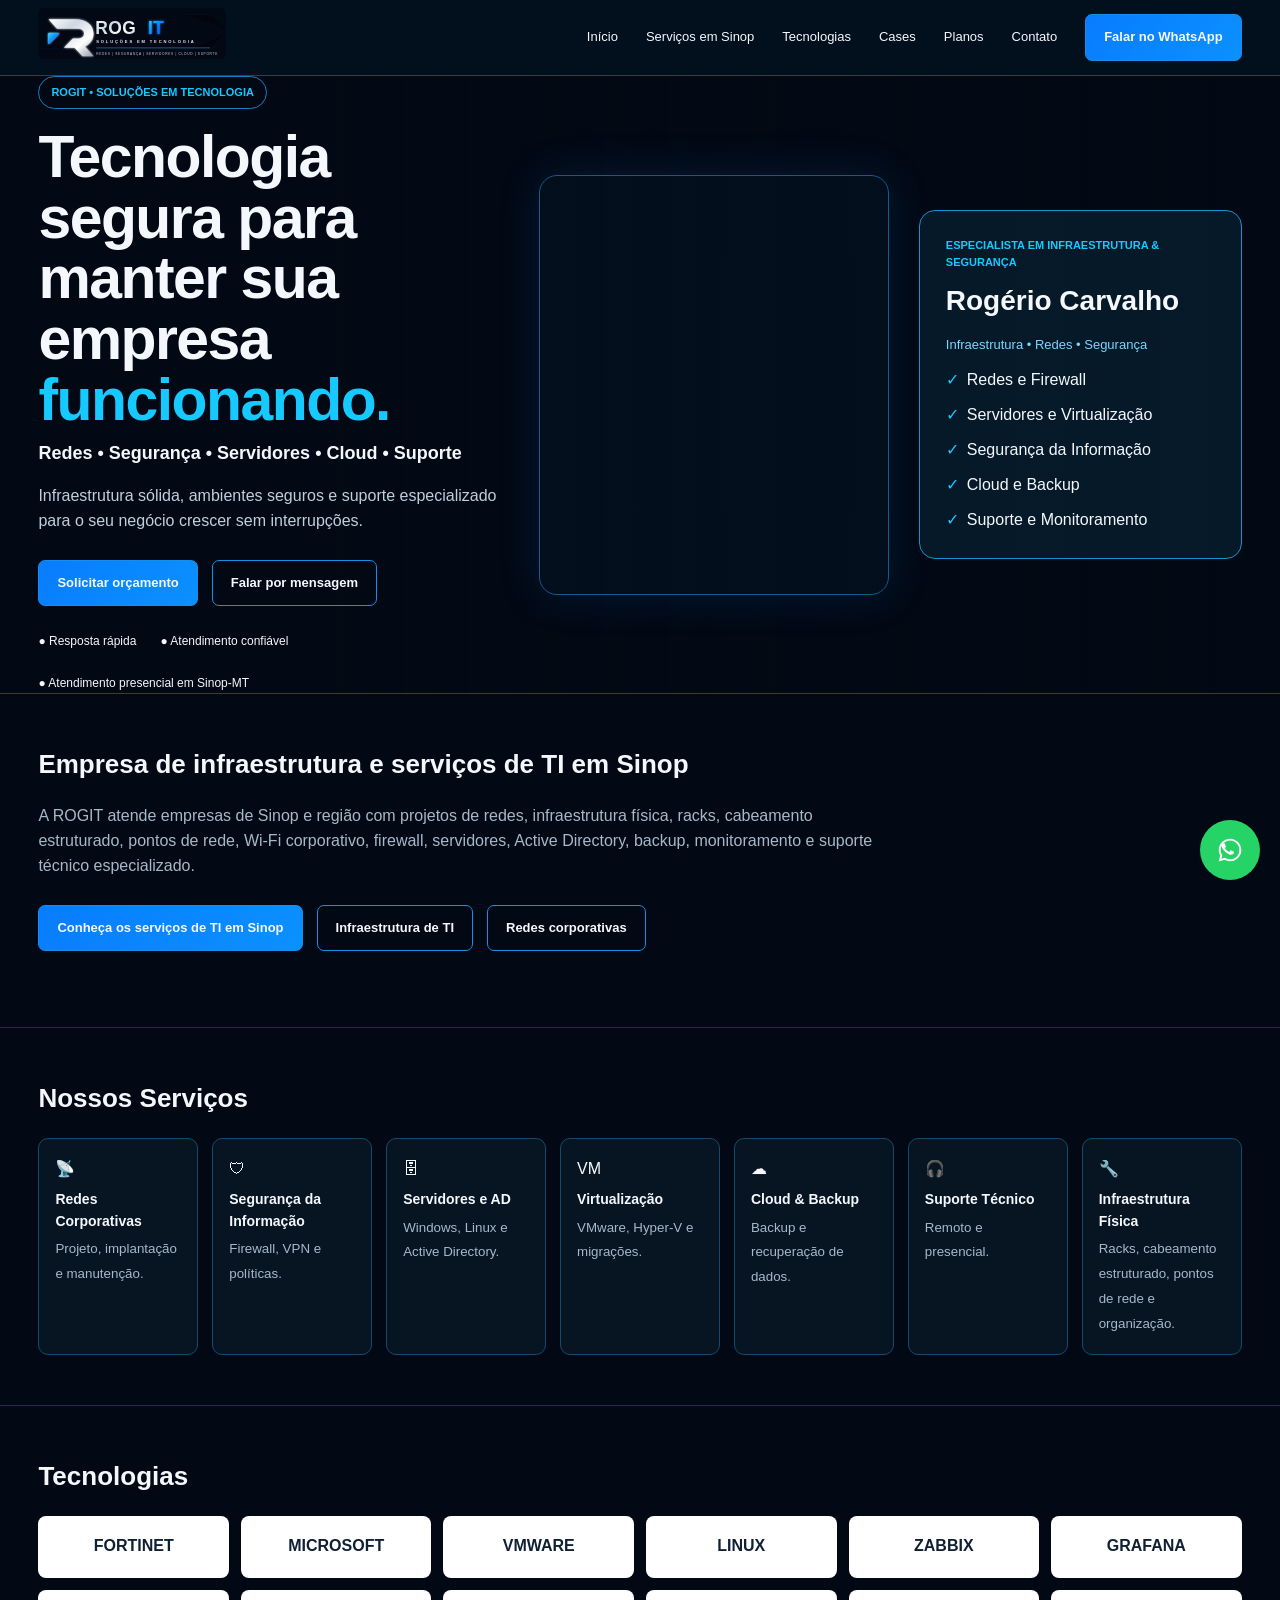
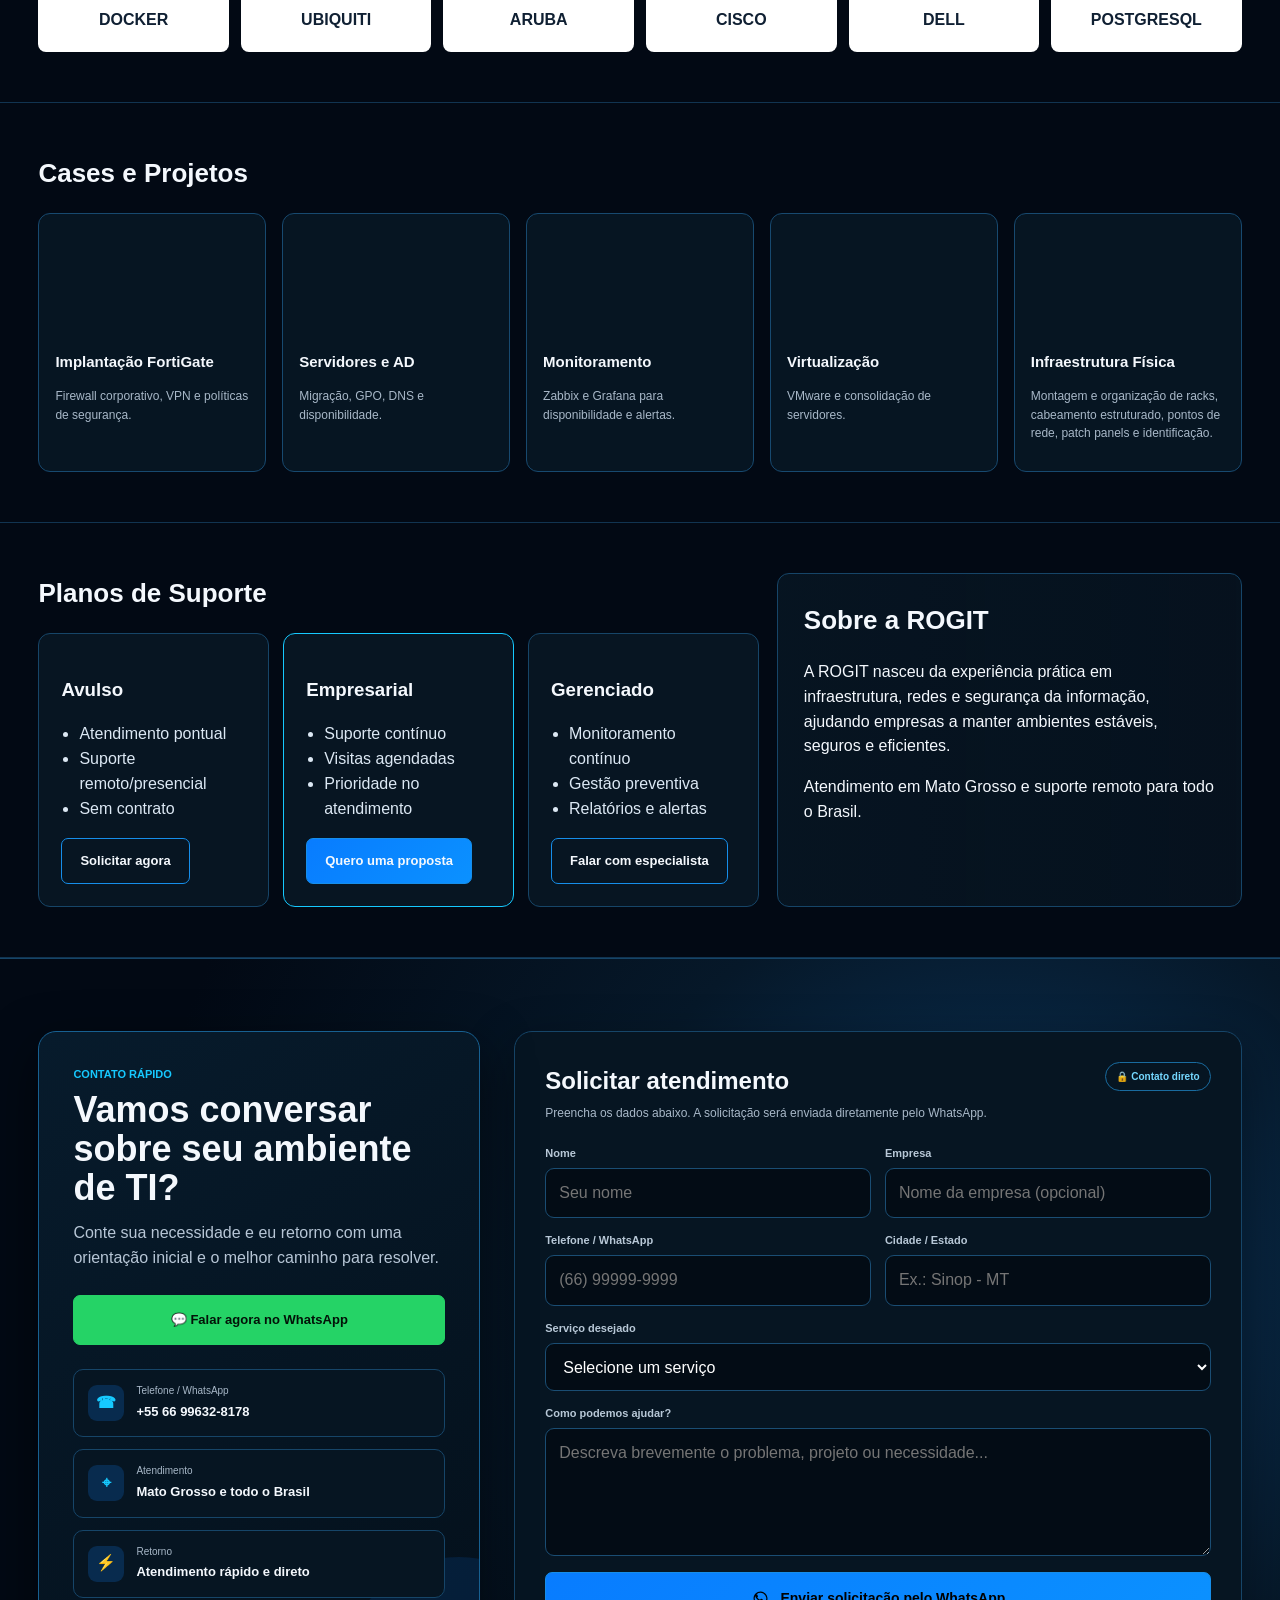
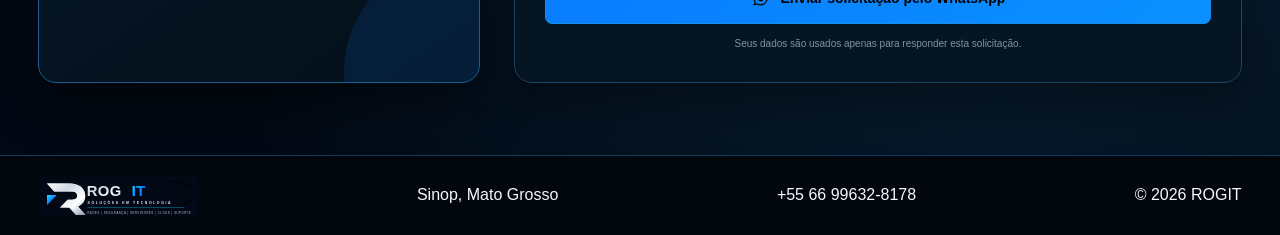
==== index.html @ 76449666 "Troca aviao por icone do WhatsApp no formulario" ====
<!DOCTYPE html><html lang="pt-BR"><head><meta charset="UTF-8"><meta name="viewport" content="width=device-width,initial-scale=1,viewport-fit=cover"><title>Empresa de Infraestrutura de TI em Sinop MT | ROGIT</title><meta name="description" content="Empresa de infraestrutura de TI em Sinop-MT: redes, cabeamento estruturado, montagem de racks, pontos de rede, Wi-Fi corporativo, firewall, servidores, backup, monitoramento e suporte empresarial."><meta name="robots" content="index,follow"><link rel="canonical" href="https://rogit.com.br/"><meta property="og:title" content="Infraestrutura e Serviços de TI em Sinop | ROGIT"><meta property="og:description" content="Redes, infraestrutura física, segurança, servidores, backup, monitoramento e suporte de TI para empresas em Sinop e região."><meta property="og:url" content="https://rogit.com.br/"><meta property="og:type" content="website"><script type="application/ld+json">{"@context":"https://schema.org","@type":"ProfessionalService","name":"ROGIT - Soluções em Tecnologia","url":"https://rogit.com.br/","telephone":"+55 66 99632-8178","description":"Empresa de infraestrutura física de TI, redes, segurança, servidores, backup, monitoramento e suporte de TI em Sinop-MT.","areaServed":[{"@type":"City","name":"Sinop","containedInPlace":{"@type":"State","name":"Mato Grosso"}},{"@type":"City","name":"Sorriso"},{"@type":"City","name":"Lucas do Rio Verde"},{"@type":"City","name":"Cláudia"}],"serviceType":["Infraestrutura física de TI","Montagem e organização de racks","Cabeamento estruturado","Pontos de rede RJ45","Redes de computadores","Wi-Fi corporativo","Firewall FortiGate","Servidores Windows e Linux","Active Directory","Backup empresarial","Monitoramento Zabbix e Grafana","Suporte técnico empresarial"]}</script><link rel="icon" href="./favicon.svg"><style>:root{--bg:#020914;--p:#061522;--l:#164568;--b:#087cff;--c:#16c9ff;--t:#f4f8fd;--m:#a8b8c8;--g:#25d366}*{box-sizing:border-box}body{margin:0;background:var(--bg);color:var(--t);font-family:Inter,Segoe UI,Arial,sans-serif;line-height:1.55}a{text-decoration:none;color:inherit}.w{width:min(1380px,94%);margin:auto}header{height:76px;position:sticky;top:0;z-index:50;background:#03101df7;border-bottom:1px solid #14456e}.nav{height:100%;display:flex;align-items:center;gap:28px;position:relative}.nav img{width:188px}.nav nav{margin-left:auto;display:flex;gap:28px;font-size:13px}.btn{display:inline-flex;align-items:center;justify-content:center;padding:12px 18px;border-radius:7px;border:1px solid #168eea;font-weight:800;font-size:13px}.pri{background:linear-gradient(135deg,#087cff,#0b91ff)}.green{background:var(--g);border-color:var(--g);color:#031208}.menu{display:none;margin-left:auto;width:44px;height:44px;border:1px solid #1c5787;border-radius:7px;background:#061524;color:white;font-size:22px;cursor:pointer}.hero{position:relative;min-height:560px;overflow:hidden;border-bottom:1px solid var(--l)}.hero:before{content:"";position:absolute;inset:0;background:linear-gradient(90deg,#020914 0,#020914f2 26%,#02091455 55%,#020914c7 100%),url('https://images.pexels.com/photos/17323801/pexels-photo-17323801/free-photo-of-network-rack.jpeg?auto=compress&dpr=1&h=1100&w=1900') center/cover no-repeat}.hero .w{position:relative;z-index:2;display:grid;grid-template-columns:1.05fr .78fr .72fr;gap:30px;align-items:center;min-height:560px}.pill{display:inline-block;padding:7px 12px;border:1px solid #1581c1;border-radius:99px;color:var(--c);font-size:11px;font-weight:900}.hero h1{font-size:clamp(42px,4.6vw,64px);line-height:1.03;letter-spacing:-1.5px;margin:18px 0 10px}.hero h1 span{color:var(--c)}.sub{font-size:18px;font-weight:800}.hero p{max-width:620px;color:#c0cfdd;font-size:16px}.acts{display:flex;gap:14px;margin:26px 0}.trust{display:flex;gap:24px;flex-wrap:wrap;font-size:12px}.visual{height:420px;border:1px solid #145b90;border-radius:18px;background:linear-gradient(#05233a33,#05233a33),url('https://images.pexels.com/photos/17489163/pexels-photo-17489163/free-photo-of-computer-server-in-data-center-room.jpeg?auto=compress&dpr=1&h=900&w=900') center/cover no-repeat;box-shadow:0 0 46px #087cff22}.profile{border:1px solid #1591cf;border-radius:16px;background:#071b2bf2;padding:26px}.profile h3{font-size:28px;margin:8px 0 2px}.ey{color:var(--c);font-size:11px;font-weight:900}.profile p{color:#75d8ff;font-size:13px}.list{display:grid;gap:10px}.list div:before{content:"✓";color:var(--c);margin-right:8px}.sec{padding:50px 0;border-bottom:1px solid #113451}.sec h2{font-size:26px;margin:0 0 20px}.services{display:grid;grid-template-columns:repeat(7,1fr);gap:14px}.svc{padding:18px 16px;border:1px solid #17496f;border-radius:10px;background:#071522;min-height:108px}.svc b{display:block;font-size:14px;margin:7px 0 4px}.svc small{color:var(--m)}a.svc:hover{border-color:#168eea;background:#082039}.tech{display:grid;grid-template-columns:repeat(6,1fr);gap:12px}.tech div{height:62px;background:#fff;color:#102033;border-radius:8px;display:grid;place-items:center;font-weight:900}.cases{display:grid;grid-template-columns:repeat(5,1fr);gap:16px}.case{border:1px solid #17496f;border-radius:12px;overflow:hidden;background:#061522}.art{height:120px;background-size:cover;background-position:center}.case:nth-child(1) .art{background-image:url('https://images.pexels.com/photos/17489156/pexels-photo-17489156/free-photo-of-computer-server-in-data-center-room.jpeg?auto=compress&dpr=1&h=750&w=1260')}.case:nth-child(2) .art{background-image:url('https://images.pexels.com/photos/17323801/pexels-photo-17323801/free-photo-of-network-rack.jpeg?auto=compress&dpr=1&h=750&w=1260')}.case:nth-child(3) .art{background-image:url('https://images.pexels.com/photos/17489163/pexels-photo-17489163/free-photo-of-computer-server-in-data-center-room.jpeg?auto=compress&dpr=1&h=750&w=1260')}.case:nth-child(4) .art{background-image:url('https://images.pexels.com/photos/17489156/pexels-photo-17489156/free-photo-of-computer-server-in-data-center-room.jpeg?auto=compress&dpr=1&h=750&w=1260');background-position:70% center}.case:nth-child(5) .art{background-image:url('https://images.pexels.com/photos/17323801/pexels-photo-17323801/free-photo-of-network-rack.jpeg?auto=compress&dpr=1&h=750&w=1260')}.cb{padding:16px}.cb b{font-size:15px}.cb p{font-size:12px;color:var(--m)}.lower{display:grid;grid-template-columns:1.55fr 1fr;gap:18px}.plans{display:grid;grid-template-columns:repeat(3,1fr);gap:14px}.plan{padding:22px;border:1px solid var(--l);border-radius:12px;background:#071522}.plan:nth-child(2){border-color:var(--c)}.plan ul{padding-left:18px;color:#dce8f4}.about{padding:26px;border:1px solid var(--l);border-radius:12px;background:linear-gradient(90deg,#071522e8,#071522b8),url('https://images.pexels.com/photos/17323801/pexels-photo-17323801/free-photo-of-network-rack.jpeg?auto=compress&dpr=1&h=750&w=1260') right/cover no-repeat}.contact{padding:72px 0;background:radial-gradient(circle at 78% 42%,#0b3760 0,#061829 38%,#020914 78%);border-top:1px solid #164568}.contact-shell{display:grid;grid-template-columns:.82fr 1.35fr;gap:34px;align-items:stretch}.contact-card{position:relative;overflow:hidden;padding:34px;border:1px solid #176091;border-radius:18px;background:linear-gradient(145deg,#071b2c,#04101b);box-shadow:0 18px 50px #0008}.contact-card:after{content:"";position:absolute;width:230px;height:230px;border-radius:50%;right:-95px;bottom:-105px;background:#087cff20}.contact-card h2{font-size:36px;line-height:1.08;margin:8px 0 14px}.contact-card p{color:#b7c6d6;margin:0 0 24px}.contact-actions{display:grid;gap:12px;position:relative;z-index:2}.contact-actions .btn{width:100%;min-height:50px}.contact-meta{display:grid;gap:12px;margin-top:24px;position:relative;z-index:2}.meta-item{display:flex;gap:12px;align-items:center;padding:13px 14px;border:1px solid #164568;border-radius:10px;background:#061522}.meta-icon{width:36px;height:36px;border-radius:9px;display:grid;place-items:center;background:#082b4e;color:var(--c);font-weight:900}.meta-item small{display:block;color:var(--m);font-size:10px}.meta-item b{font-size:13px}.form-card{padding:30px;border:1px solid #164568;border-radius:18px;background:#061522;box-shadow:0 18px 50px #0006}.form-head{display:flex;justify-content:space-between;gap:20px;align-items:flex-start;margin-bottom:22px}.form-head h3{font-size:24px;margin:0}.form-head p{color:var(--m);font-size:12px;margin:5px 0 0}.form-badge{padding:6px 10px;border:1px solid #196b9f;border-radius:999px;color:#75d8ff;font-size:10px;font-weight:800;white-space:nowrap}.contact form{display:grid;grid-template-columns:repeat(2,1fr);gap:14px}.field{display:grid;gap:6px}.field.full{grid-column:1/-1}.field label{font-size:11px;color:#b8c8d7;font-weight:700}.contact input,.contact select,.contact textarea{width:100%;min-height:48px;border:1px solid #1a4d73;background:#030c15;color:#fff;border-radius:9px;padding:12px 13px;font:inherit;outline:none}.contact textarea{min-height:128px;resize:vertical}.contact input:focus,.contact select:focus,.contact textarea:focus{border-color:var(--c);box-shadow:0 0 0 3px #16c9ff12}.contact .send{grid-column:1/-1;min-height:52px;font-size:14px;margin-top:2px;gap:9px}.contact .send svg{width:21px;height:21px;fill:currentColor;flex:0 0 auto}.privacy{grid-column:1/-1;color:#7f92a6;font-size:10px;text-align:center;margin-top:-2px}footer{padding:18px 0;background:#02070d;border-top:1px solid #143d5d}.foot{display:flex;align-items:center;justify-content:space-between;gap:18px}.foot img{width:160px}.wa{position:fixed;right:20px;bottom:20px;width:60px;height:60px;border-radius:50%;display:grid;place-items:center;background:var(--g);z-index:100}.wa svg{width:34px;fill:#fff}@media(max-width:1200px){.services{grid-template-columns:repeat(4,1fr)}.cases{grid-template-columns:repeat(3,1fr)}}@media(max-width:1100px){.nav nav,.nav>.btn{display:none}.menu{display:block}.nav nav.open{display:flex;position:absolute;left:0;right:0;top:76px;margin:0;padding:16px;flex-direction:column;gap:0;background:#03101d;border:1px solid #14456e;border-top:0;box-shadow:0 16px 35px #0008}.nav nav.open a{padding:13px 10px;border-bottom:1px solid #12354f}.nav nav.open a:last-child{border-bottom:0}.hero .w{grid-template-columns:1fr 1fr}.visual{display:none}.services{grid-template-columns:repeat(3,1fr)}.tech{grid-template-columns:repeat(4,1fr)}.cases{grid-template-columns:repeat(2,1fr)}.lower,.contact-shell{grid-template-columns:1fr}.contact form{grid-template-columns:1fr 1fr}}@media(max-width:700px){.nav img{width:150px}.hero .w{grid-template-columns:1fr;min-height:auto}.hero{min-height:auto}.hero h1{font-size:40px}.acts{flex-direction:column}.acts .btn{width:100%}.profile{margin-bottom:32px}.services,.cases,.plans{grid-template-columns:1fr}.tech{grid-template-columns:repeat(2,1fr)}.contact{padding:52px 0}.contact-shell{display:flex!important;flex-direction:column!important;gap:18px!important;width:100%!important}.contact-card,.form-card{display:block!important;visibility:visible!important;opacity:1!important;width:100%!important;max-width:none!important}.form-card{order:2!important;margin-top:0!important;padding:22px!important}.contact-card{order:1!important;padding:22px!important}.contact-card h2{font-size:30px}.form-head{display:block!important;margin-bottom:18px!important}.form-head h3{display:block!important;font-size:24px!important}.form-head p{display:block!important}.form-badge{display:inline-block!important;margin-top:10px}.contact form{display:grid!important;grid-template-columns:1fr!important;gap:13px!important;width:100%!important}.field,.field.full,.contact .send,.privacy{display:grid!important;grid-column:1!important;width:100%!important}.contact input,.contact select,.contact textarea{display:block!important;width:100%!important;max-width:100%!important}.contact .send{display:flex!important}.foot{flex-direction:column;align-items:flex-start}}</style></head><body><header><div class="w nav"><a href="#inicio"><img src="./rogit-logo.svg?v=6" alt="ROGIT"></a><nav id="mainNav"><a href="#inicio">Início</a><a href="/servicos-ti-sinop.html">Serviços em Sinop</a><a href="#tecnologias">Tecnologias</a><a href="#cases">Cases</a><a href="#planos">Planos</a><a href="#contato">Contato</a></nav><a class="btn pri" href="https://wa.me/5566996328178" target="_blank">Falar no WhatsApp</a><button class="menu" id="menuBtn" type="button" aria-label="Abrir menu" aria-expanded="false">☰</button></div></header><main><section class="hero" id="inicio"><div class="w"><div><span class="pill">ROGIT • SOLUÇÕES EM TECNOLOGIA</span><h1>Tecnologia segura para manter sua empresa <span>funcionando.</span></h1><div class="sub">Redes • Segurança • Servidores • Cloud • Suporte</div><p>Infraestrutura sólida, ambientes seguros e suporte especializado para o seu negócio crescer sem interrupções.</p><div class="acts"><a class="btn pri" href="https://wa.me/5566996328178?text=Olá%20ROGIT!%20Quero%20solicitar%20um%20orçamento." target="_blank">Solicitar orçamento</a><a class="btn" href="#contato">Falar por mensagem</a></div><div class="trust"><span>● Resposta rápida</span><span>● Atendimento confiável</span><span>● Atendimento presencial em Sinop-MT</span></div></div><div class="visual"></div><aside class="profile"><div class="ey">ESPECIALISTA EM INFRAESTRUTURA & SEGURANÇA</div><h3>Rogério Carvalho</h3><p>Infraestrutura • Redes • Segurança</p><div class="list"><div>Redes e Firewall</div><div>Servidores e Virtualização</div><div>Segurança da Informação</div><div>Cloud e Backup</div><div>Suporte e Monitoramento</div></div></aside></div></section><section class="sec"><div class="w"><h2>Empresa de infraestrutura e serviços de TI em Sinop</h2><p style="color:#a8b8c8;max-width:850px">A ROGIT atende empresas de Sinop e região com projetos de redes, infraestrutura física, racks, cabeamento estruturado, pontos de rede, Wi-Fi corporativo, firewall, servidores, Active Directory, backup, monitoramento e suporte técnico especializado.</p><div class="acts"><a class="btn pri" href="/servicos-ti-sinop.html">Conheça os serviços de TI em Sinop</a><a class="btn" href="/infraestrutura-ti-sinop.html">Infraestrutura de TI</a><a class="btn" href="/redes-computadores-sinop.html">Redes corporativas</a></div></div></section><section class="sec" id="servicos"><div class="w"><h2>Nossos Serviços</h2><div class="services"><div class="svc">📡<b>Redes Corporativas</b><small>Projeto, implantação e manutenção.</small></div><div class="svc">🛡<b>Segurança da Informação</b><small>Firewall, VPN e políticas.</small></div><div class="svc">🗄<b>Servidores e AD</b><small>Windows, Linux e Active Directory.</small></div><div class="svc">VM<b>Virtualização</b><small>VMware, Hyper-V e migrações.</small></div><div class="svc">☁<b>Cloud & Backup</b><small>Backup e recuperação de dados.</small></div><div class="svc">🎧<b>Suporte Técnico</b><small>Remoto e presencial.</small></div><a class="svc" href="/infraestrutura-ti-sinop.html"><span>🔧</span><b>Infraestrutura Física</b><small>Racks, cabeamento estruturado, pontos de rede e organização.</small></a></div></div></section><section class="sec" id="tecnologias"><div class="w"><h2>Tecnologias</h2><div class="tech"><div>FORTINET</div><div>MICROSOFT</div><div>VMWARE</div><div>LINUX</div><div>ZABBIX</div><div>GRAFANA</div><div>DOCKER</div><div>UBIQUITI</div><div>ARUBA</div><div>CISCO</div><div>DELL</div><div>POSTGRESQL</div></div></div></section><section class="sec" id="cases"><div class="w"><h2>Cases e Projetos</h2><div class="cases"><div class="case"><div class="art"></div><div class="cb"><b>Implantação FortiGate</b><p>Firewall corporativo, VPN e políticas de segurança.</p></div></div><div class="case"><div class="art"></div><div class="cb"><b>Servidores e AD</b><p>Migração, GPO, DNS e disponibilidade.</p></div></div><div class="case"><div class="art"></div><div class="cb"><b>Monitoramento</b><p>Zabbix e Grafana para disponibilidade e alertas.</p></div></div><div class="case"><div class="art"></div><div class="cb"><b>Virtualização</b><p>VMware e consolidação de servidores.</p></div></div><a class="case" href="/infraestrutura-ti-sinop.html"><div class="art"></div><div class="cb"><b>Infraestrutura Física</b><p>Montagem e organização de racks, cabeamento estruturado, pontos de rede, patch panels e identificação.</p></div></a></div></div></section><section class="sec" id="planos"><div class="w lower"><div><h2>Planos de Suporte</h2><div class="plans"><div class="plan"><h3>Avulso</h3><ul><li>Atendimento pontual</li><li>Suporte remoto/presencial</li><li>Sem contrato</li></ul><a class="btn" href="https://wa.me/5566996328178" target="_blank">Solicitar agora</a></div><div class="plan"><h3>Empresarial</h3><ul><li>Suporte contínuo</li><li>Visitas agendadas</li><li>Prioridade no atendimento</li></ul><a class="btn pri" href="https://wa.me/5566996328178" target="_blank">Quero uma proposta</a></div><div class="plan"><h3>Gerenciado</h3><ul><li>Monitoramento contínuo</li><li>Gestão preventiva</li><li>Relatórios e alertas</li></ul><a class="btn" href="https://wa.me/5566996328178" target="_blank">Falar com especialista</a></div></div></div><aside class="about"><h2>Sobre a ROGIT</h2><p>A ROGIT nasceu da experiência prática em infraestrutura, redes e segurança da informação, ajudando empresas a manter ambientes estáveis, seguros e eficientes.</p><p>Atendimento em Mato Grosso e suporte remoto para todo o Brasil.</p></aside></div></section><section class="contact" id="contato"><div class="w contact-shell"><aside class="contact-card"><div class="ey">CONTATO RÁPIDO</div><h2>Vamos conversar sobre seu ambiente de TI?</h2><p>Conte sua necessidade e eu retorno com uma orientação inicial e o melhor caminho para resolver.</p><div class="contact-actions"><a class="btn green" href="https://wa.me/5566996328178" target="_blank">💬 Falar agora no WhatsApp</a></div><div class="contact-meta"><div class="meta-item"><div class="meta-icon">☎</div><div><small>Telefone / WhatsApp</small><b>+55 66 99632-8178</b></div></div><div class="meta-item"><div class="meta-icon">⌖</div><div><small>Atendimento</small><b>Mato Grosso e todo o Brasil</b></div></div><div class="meta-item"><div class="meta-icon">⚡</div><div><small>Retorno</small><b>Atendimento rápido e direto</b></div></div></div></aside><div class="form-card"><div class="form-head"><div><h3>Solicitar atendimento</h3><p>Preencha os dados abaixo. A solicitação será enviada diretamente pelo WhatsApp.</p></div><span class="form-badge">🔒 Contato direto</span></div><form onsubmit="sendContact(event)"><div class="field"><label>Nome</label><input id="cnome" placeholder="Seu nome" required></div><div class="field"><label>Empresa</label><input id="cempresa" placeholder="Nome da empresa (opcional)"></div><div class="field"><label>Telefone / WhatsApp</label><input id="ctel" placeholder="(66) 99999-9999" required></div><div class="field"><label>Cidade / Estado</label><input id="ccidade" placeholder="Ex.: Sinop - MT"></div><div class="field full"><label>Serviço desejado</label><select id="cservico"><option>Selecione um serviço</option><option>Infraestrutura Física / Rack / Cabeamento</option><option>Redes / Infraestrutura</option><option>Firewall / Segurança</option><option>Servidores / Active Directory</option><option>Virtualização</option><option>Monitoramento</option><option>Cloud / Backup</option><option>Suporte Técnico</option></select></div><div class="field full"><label>Como podemos ajudar?</label><textarea id="msg" placeholder="Descreva brevemente o problema, projeto ou necessidade..."></textarea></div><button class="btn pri send" type="submit"><svg viewBox="0 0 32 32" aria-hidden="true"><path d="M19.11 17.29c-.28-.14-1.65-.81-1.9-.9-.26-.1-.45-.14-.64.14-.19.28-.73.9-.9 1.08-.16.19-.33.21-.61.07-.28-.14-1.18-.43-2.24-1.39-.83-.74-1.39-1.65-1.55-1.93-.16-.28-.02-.43.12-.57.13-.13.28-.33.42-.49.14-.16.19-.28.28-.47.09-.19.05-.35-.02-.49-.07-.14-.64-1.53-.87-2.1-.23-.55-.46-.48-.64-.49h-.54c-.19 0-.49.07-.75.35-.26.28-.99.97-.99 2.36s1.01 2.73 1.15 2.92c.14.19 1.99 3.04 4.82 4.26.67.29 1.2.46 1.61.59.68.21 1.29.18 1.78.11.54-.08 1.65-.68 1.88-1.33.23-.66.23-1.22.16-1.33-.07-.12-.26-.19-.54-.33zM16.03 5.33c-5.86 0-10.62 4.76-10.62 10.62 0 1.87.49 3.7 1.42 5.31l-1.51 5.51 5.64-1.48a10.6 10.6 0 0 0 5.07 1.29h.01c5.86 0 10.62-4.76 10.62-10.62S21.89 5.33 16.03 5.33zm0 19.46a8.8 8.8 0 0 1-4.49-1.23l-.32-.19-3.35.88.89-3.26-.21-.34a8.82 8.82 0 1 1 7.48 4.14z"/></svg><span>Enviar solicitação pelo WhatsApp</span></button><div class="privacy">Seus dados são usados apenas para responder esta solicitação.</div></form></div></div></section></main><footer><div class="w foot"><img src="./rogit-logo.svg?v=6" alt="ROGIT"><span>Sinop, Mato Grosso</span><span>+55 66 99632-8178</span><span>© 2026 ROGIT</span></div></footer><a class="wa" href="https://wa.me/5566996328178" target="_blank"><svg viewBox="0 0 32 32"><path d="M19.11 17.29c-.28-.14-1.65-.81-1.9-.9-.26-.1-.45-.14-.64.14-.19.28-.73.9-.9 1.08-.16.19-.33.21-.61.07-.28-.14-1.18-.43-2.24-1.39-.83-.74-1.39-1.65-1.55-1.93-.16-.28-.02-.43.12-.57.13-.13.28-.33.42-.49.14-.16.19-.28.28-.47.09-.19.05-.35-.02-.49-.07-.14-.64-1.53-.87-2.1-.23-.55-.46-.48-.64-.49h-.54c-.19 0-.49.07-.75.35-.26.28-.99.97-.99 2.36s1.01 2.73 1.15 2.92c.14.19 1.99 3.04 4.82 4.26.67.29 1.2.46 1.61.59.68.21 1.29.18 1.78.11.54-.08 1.65-.68 1.88-1.33.23-.66.23-1.22.16-1.33-.07-.12-.26-.19-.54-.33zM16.03 5.33c-5.86 0-10.62 4.76-10.62 10.62 0 1.87.49 3.7 1.42 5.31l-1.51 5.51 5.64-1.48a10.6 10.6 0 0 0 5.07 1.29h.01c5.86 0 10.62-4.76 10.62-10.62S21.89 5.33 16.03 5.33zm0 19.46a8.8 8.8 0 0 1-4.49-1.23l-.32-.19-3.35.88.89-3.26-.21-.34a8.82 8.82 0 1 1 7.48 4.14z"/></svg></a><script>function sendContact(e){e.preventDefault();const t='Olá ROGIT! Meu nome é '+document.getElementById('cnome').value+'. Serviço: '+document.getElementById('cservico').value+'. '+document.getElementById('msg').value;window.open('https://wa.me/5566996328178?text='+encodeURIComponent(t),'_blank')}const menuBtn=document.getElementById('menuBtn');const mainNav=document.getElementById('mainNav');menuBtn.addEventListener('click',function(){const open=mainNav.classList.toggle('open');menuBtn.setAttribute('aria-expanded',open?'true':'false');menuBtn.textContent=open?'✕':'☰'});mainNav.querySelectorAll('a').forEach(a=>a.addEventListener('click',()=>{mainNav.classList.remove('open');menuBtn.setAttribute('aria-expanded','false');menuBtn.textContent='☰'}));</script></body></html>
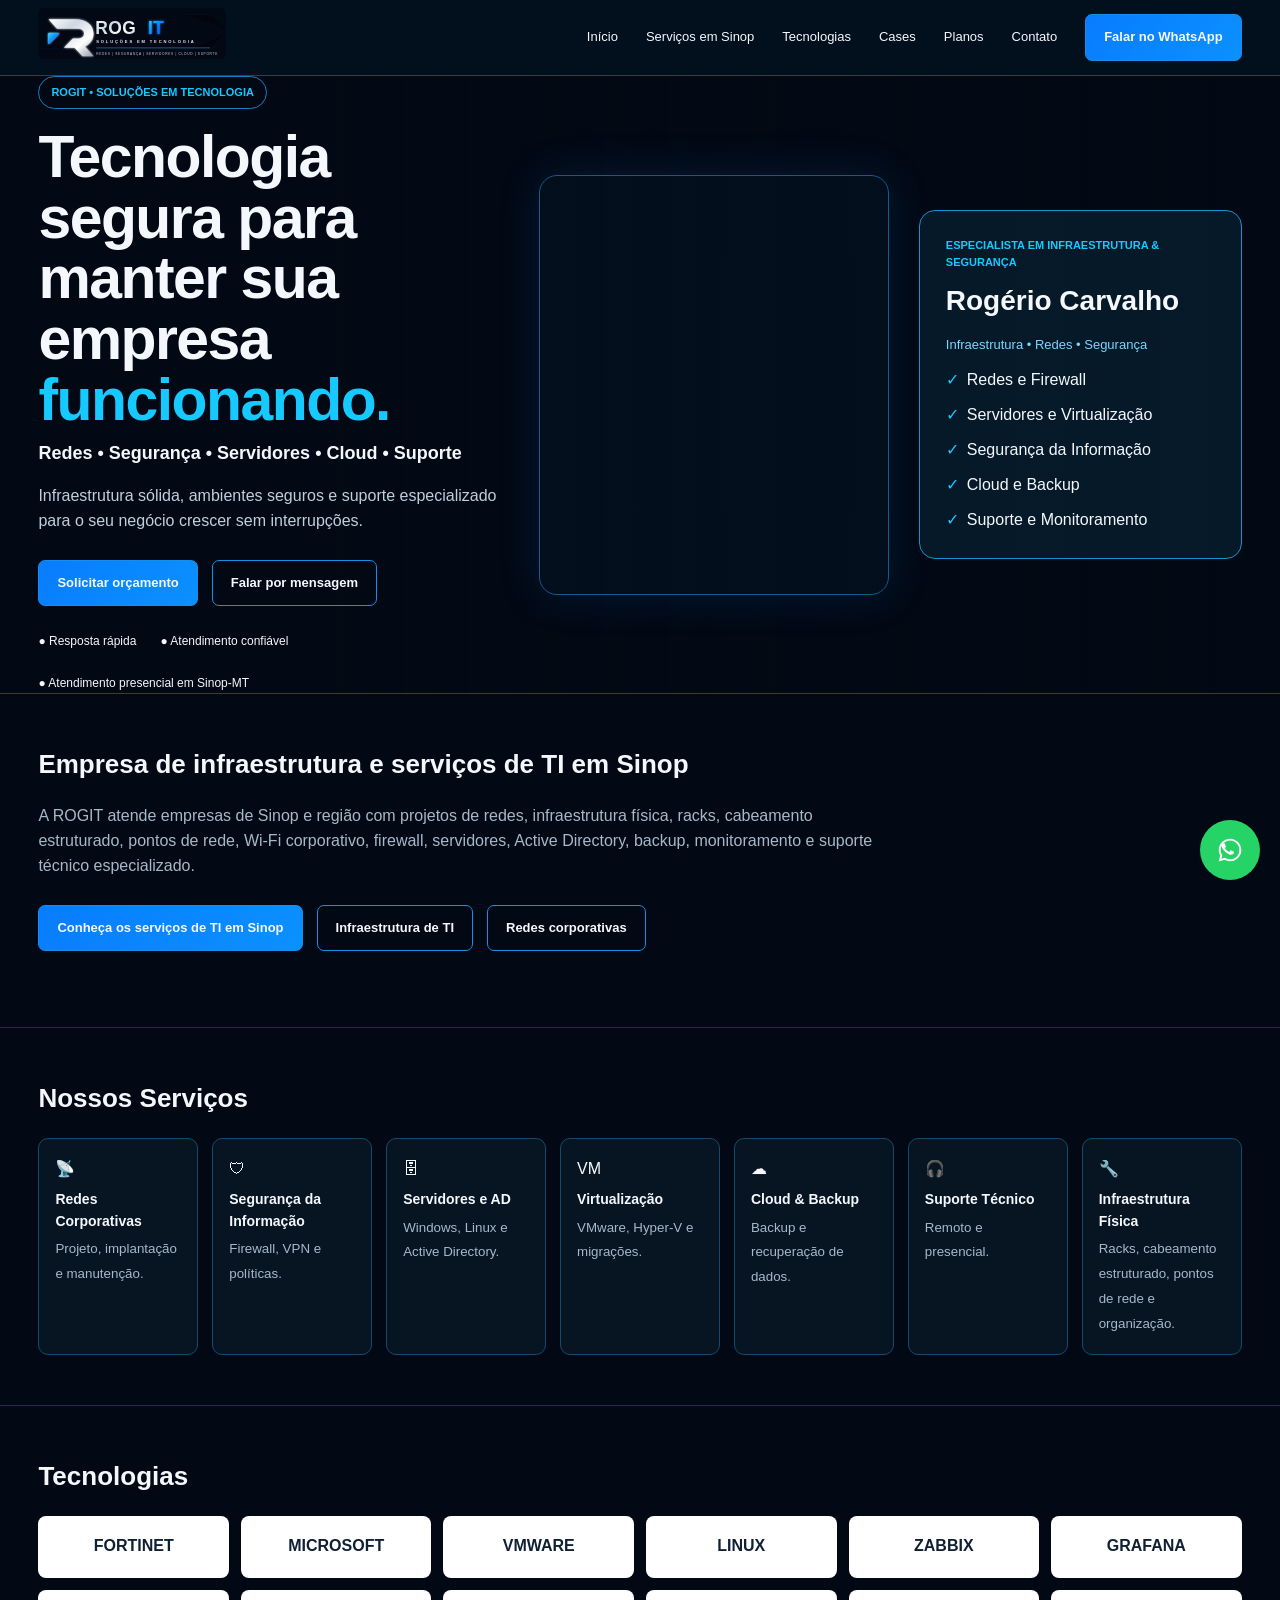
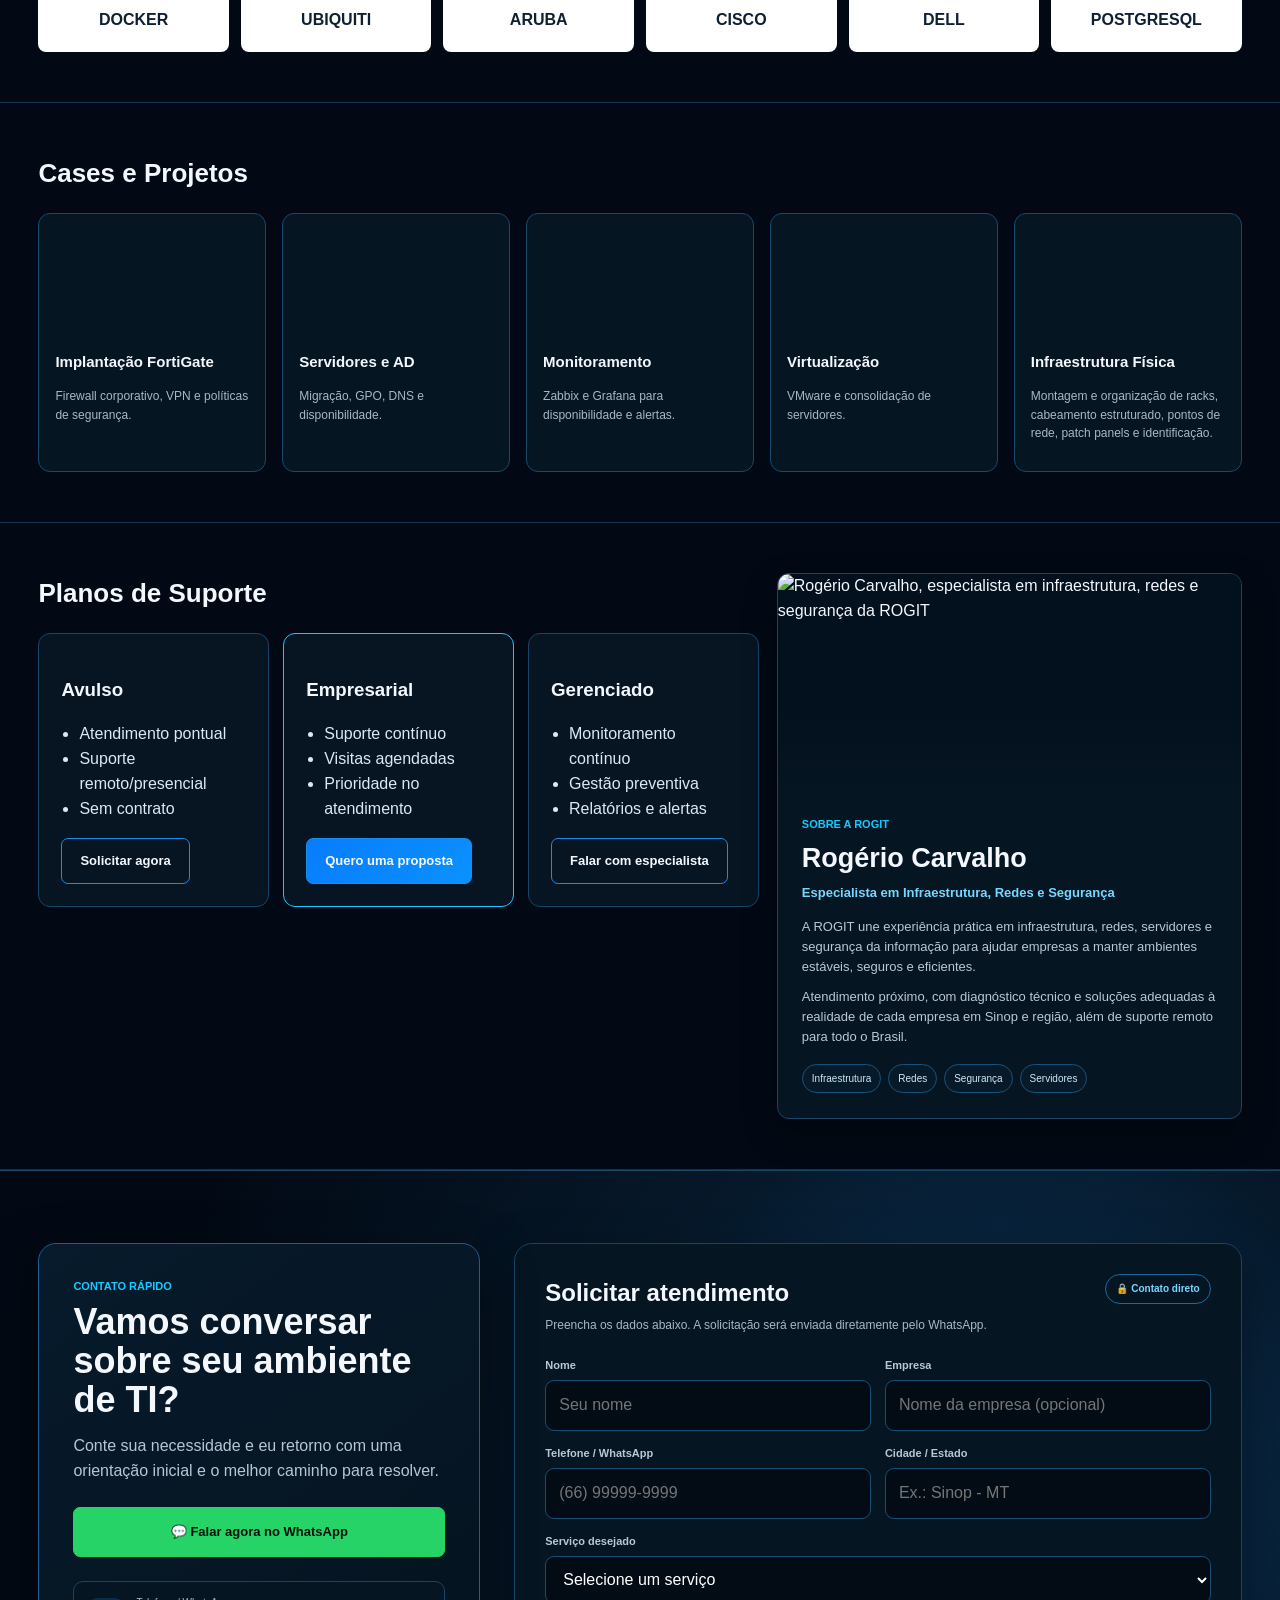
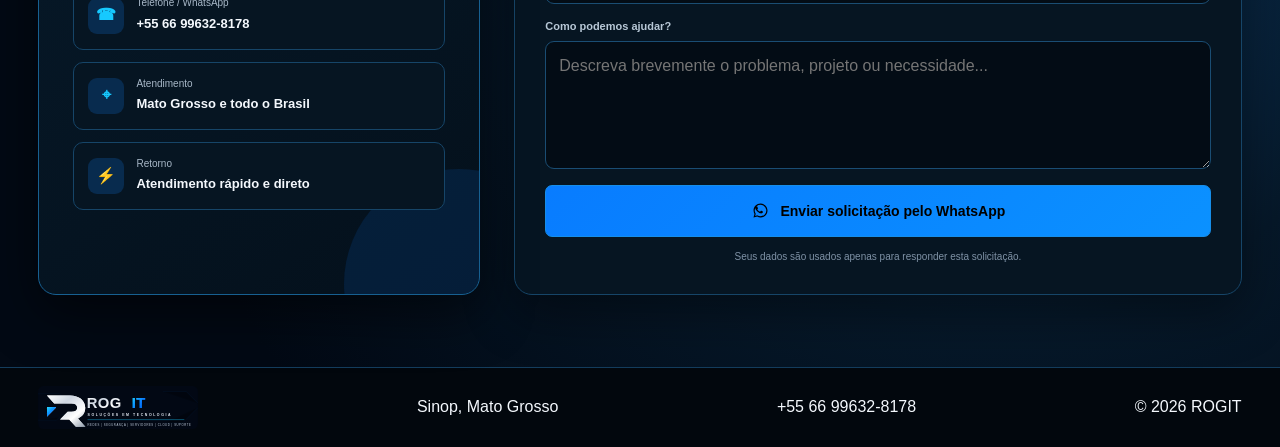
==== commit 8510a4ba: "Adiciona foto profissional de Rogerio na secao Sobre" ====
--- a/index.html
+++ b/index.html
@@ -1 +1 @@
-<!DOCTYPE html><html lang="pt-BR"><head><meta charset="UTF-8"><meta name="viewport" content="width=device-width,initial-scale=1,viewport-fit=cover"><title>Empresa de Infraestrutura de TI em Sinop MT | ROGIT</title><meta name="description" content="Empresa de infraestrutura de TI em Sinop-MT: redes, cabeamento estruturado, montagem de racks, pontos de rede, Wi-Fi corporativo, firewall, servidores, backup, monitoramento e suporte empresarial."><meta name="robots" content="index,follow"><link rel="canonical" href="https://rogit.com.br/"><meta property="og:title" content="Infraestrutura e Serviços de TI em Sinop | ROGIT"><meta property="og:description" content="Redes, infraestrutura física, segurança, servidores, backup, monitoramento e suporte de TI para empresas em Sinop e região."><meta property="og:url" content="https://rogit.com.br/"><meta property="og:type" content="website"><script type="application/ld+json">{"@context":"https://schema.org","@type":"ProfessionalService","name":"ROGIT - Soluções em Tecnologia","url":"https://rogit.com.br/","telephone":"+55 66 99632-8178","description":"Empresa de infraestrutura física de TI, redes, segurança, servidores, backup, monitoramento e suporte de TI em Sinop-MT.","areaServed":[{"@type":"City","name":"Sinop","containedInPlace":{"@type":"State","name":"Mato Grosso"}},{"@type":"City","name":"Sorriso"},{"@type":"City","name":"Lucas do Rio Verde"},{"@type":"City","name":"Cláudia"}],"serviceType":["Infraestrutura física de TI","Montagem e organização de racks","Cabeamento estruturado","Pontos de rede RJ45","Redes de computadores","Wi-Fi corporativo","Firewall FortiGate","Servidores Windows e Linux","Active Directory","Backup empresarial","Monitoramento Zabbix e Grafana","Suporte técnico empresarial"]}</script><link rel="icon" href="./favicon.svg"><style>:root{--bg:#020914;--p:#061522;--l:#164568;--b:#087cff;--c:#16c9ff;--t:#f4f8fd;--m:#a8b8c8;--g:#25d366}*{box-sizing:border-box}body{margin:0;background:var(--bg);color:var(--t);font-family:Inter,Segoe UI,Arial,sans-serif;line-height:1.55}a{text-decoration:none;color:inherit}.w{width:min(1380px,94%);margin:auto}header{height:76px;position:sticky;top:0;z-index:50;background:#03101df7;border-bottom:1px solid #14456e}.nav{height:100%;display:flex;align-items:center;gap:28px;position:relative}.nav img{width:188px}.nav nav{margin-left:auto;display:flex;gap:28px;font-size:13px}.btn{display:inline-flex;align-items:center;justify-content:center;padding:12px 18px;border-radius:7px;border:1px solid #168eea;font-weight:800;font-size:13px}.pri{background:linear-gradient(135deg,#087cff,#0b91ff)}.green{background:var(--g);border-color:var(--g);color:#031208}.menu{display:none;margin-left:auto;width:44px;height:44px;border:1px solid #1c5787;border-radius:7px;background:#061524;color:white;font-size:22px;cursor:pointer}.hero{position:relative;min-height:560px;overflow:hidden;border-bottom:1px solid var(--l)}.hero:before{content:"";position:absolute;inset:0;background:linear-gradient(90deg,#020914 0,#020914f2 26%,#02091455 55%,#020914c7 100%),url('https://images.pexels.com/photos/17323801/pexels-photo-17323801/free-photo-of-network-rack.jpeg?auto=compress&dpr=1&h=1100&w=1900') center/cover no-repeat}.hero .w{position:relative;z-index:2;display:grid;grid-template-columns:1.05fr .78fr .72fr;gap:30px;align-items:center;min-height:560px}.pill{display:inline-block;padding:7px 12px;border:1px solid #1581c1;border-radius:99px;color:var(--c);font-size:11px;font-weight:900}.hero h1{font-size:clamp(42px,4.6vw,64px);line-height:1.03;letter-spacing:-1.5px;margin:18px 0 10px}.hero h1 span{color:var(--c)}.sub{font-size:18px;font-weight:800}.hero p{max-width:620px;color:#c0cfdd;font-size:16px}.acts{display:flex;gap:14px;margin:26px 0}.trust{display:flex;gap:24px;flex-wrap:wrap;font-size:12px}.visual{height:420px;border:1px solid #145b90;border-radius:18px;background:linear-gradient(#05233a33,#05233a33),url('https://images.pexels.com/photos/17489163/pexels-photo-17489163/free-photo-of-computer-server-in-data-center-room.jpeg?auto=compress&dpr=1&h=900&w=900') center/cover no-repeat;box-shadow:0 0 46px #087cff22}.profile{border:1px solid #1591cf;border-radius:16px;background:#071b2bf2;padding:26px}.profile h3{font-size:28px;margin:8px 0 2px}.ey{color:var(--c);font-size:11px;font-weight:900}.profile p{color:#75d8ff;font-size:13px}.list{display:grid;gap:10px}.list div:before{content:"✓";color:var(--c);margin-right:8px}.sec{padding:50px 0;border-bottom:1px solid #113451}.sec h2{font-size:26px;margin:0 0 20px}.services{display:grid;grid-template-columns:repeat(7,1fr);gap:14px}.svc{padding:18px 16px;border:1px solid #17496f;border-radius:10px;background:#071522;min-height:108px}.svc b{display:block;font-size:14px;margin:7px 0 4px}.svc small{color:var(--m)}a.svc:hover{border-color:#168eea;background:#082039}.tech{display:grid;grid-template-columns:repeat(6,1fr);gap:12px}.tech div{height:62px;background:#fff;color:#102033;border-radius:8px;display:grid;place-items:center;font-weight:900}.cases{display:grid;grid-template-columns:repeat(5,1fr);gap:16px}.case{border:1px solid #17496f;border-radius:12px;overflow:hidden;background:#061522}.art{height:120px;background-size:cover;background-position:center}.case:nth-child(1) .art{background-image:url('https://images.pexels.com/photos/17489156/pexels-photo-17489156/free-photo-of-computer-server-in-data-center-room.jpeg?auto=compress&dpr=1&h=750&w=1260')}.case:nth-child(2) .art{background-image:url('https://images.pexels.com/photos/17323801/pexels-photo-17323801/free-photo-of-network-rack.jpeg?auto=compress&dpr=1&h=750&w=1260')}.case:nth-child(3) .art{background-image:url('https://images.pexels.com/photos/17489163/pexels-photo-17489163/free-photo-of-computer-server-in-data-center-room.jpeg?auto=compress&dpr=1&h=750&w=1260')}.case:nth-child(4) .art{background-image:url('https://images.pexels.com/photos/17489156/pexels-photo-17489156/free-photo-of-computer-server-in-data-center-room.jpeg?auto=compress&dpr=1&h=750&w=1260');background-position:70% center}.case:nth-child(5) .art{background-image:url('https://images.pexels.com/photos/17323801/pexels-photo-17323801/free-photo-of-network-rack.jpeg?auto=compress&dpr=1&h=750&w=1260')}.cb{padding:16px}.cb b{font-size:15px}.cb p{font-size:12px;color:var(--m)}.lower{display:grid;grid-template-columns:1.55fr 1fr;gap:18px}.plans{display:grid;grid-template-columns:repeat(3,1fr);gap:14px}.plan{padding:22px;border:1px solid var(--l);border-radius:12px;background:#071522}.plan:nth-child(2){border-color:var(--c)}.plan ul{padding-left:18px;color:#dce8f4}.about{padding:26px;border:1px solid var(--l);border-radius:12px;background:linear-gradient(90deg,#071522e8,#071522b8),url('https://images.pexels.com/photos/17323801/pexels-photo-17323801/free-photo-of-network-rack.jpeg?auto=compress&dpr=1&h=750&w=1260') right/cover no-repeat}.contact{padding:72px 0;background:radial-gradient(circle at 78% 42%,#0b3760 0,#061829 38%,#020914 78%);border-top:1px solid #164568}.contact-shell{display:grid;grid-template-columns:.82fr 1.35fr;gap:34px;align-items:stretch}.contact-card{position:relative;overflow:hidden;padding:34px;border:1px solid #176091;border-radius:18px;background:linear-gradient(145deg,#071b2c,#04101b);box-shadow:0 18px 50px #0008}.contact-card:after{content:"";position:absolute;width:230px;height:230px;border-radius:50%;right:-95px;bottom:-105px;background:#087cff20}.contact-card h2{font-size:36px;line-height:1.08;margin:8px 0 14px}.contact-card p{color:#b7c6d6;margin:0 0 24px}.contact-actions{display:grid;gap:12px;position:relative;z-index:2}.contact-actions .btn{width:100%;min-height:50px}.contact-meta{display:grid;gap:12px;margin-top:24px;position:relative;z-index:2}.meta-item{display:flex;gap:12px;align-items:center;padding:13px 14px;border:1px solid #164568;border-radius:10px;background:#061522}.meta-icon{width:36px;height:36px;border-radius:9px;display:grid;place-items:center;background:#082b4e;color:var(--c);font-weight:900}.meta-item small{display:block;color:var(--m);font-size:10px}.meta-item b{font-size:13px}.form-card{padding:30px;border:1px solid #164568;border-radius:18px;background:#061522;box-shadow:0 18px 50px #0006}.form-head{display:flex;justify-content:space-between;gap:20px;align-items:flex-start;margin-bottom:22px}.form-head h3{font-size:24px;margin:0}.form-head p{color:var(--m);font-size:12px;margin:5px 0 0}.form-badge{padding:6px 10px;border:1px solid #196b9f;border-radius:999px;color:#75d8ff;font-size:10px;font-weight:800;white-space:nowrap}.contact form{display:grid;grid-template-columns:repeat(2,1fr);gap:14px}.field{display:grid;gap:6px}.field.full{grid-column:1/-1}.field label{font-size:11px;color:#b8c8d7;font-weight:700}.contact input,.contact select,.contact textarea{width:100%;min-height:48px;border:1px solid #1a4d73;background:#030c15;color:#fff;border-radius:9px;padding:12px 13px;font:inherit;outline:none}.contact textarea{min-height:128px;resize:vertical}.contact input:focus,.contact select:focus,.contact textarea:focus{border-color:var(--c);box-shadow:0 0 0 3px #16c9ff12}.contact .send{grid-column:1/-1;min-height:52px;font-size:14px;margin-top:2px;gap:9px}.contact .send svg{width:21px;height:21px;fill:currentColor;flex:0 0 auto}.privacy{grid-column:1/-1;color:#7f92a6;font-size:10px;text-align:center;margin-top:-2px}footer{padding:18px 0;background:#02070d;border-top:1px solid #143d5d}.foot{display:flex;align-items:center;justify-content:space-between;gap:18px}.foot img{width:160px}.wa{position:fixed;right:20px;bottom:20px;width:60px;height:60px;border-radius:50%;display:grid;place-items:center;background:var(--g);z-index:100}.wa svg{width:34px;fill:#fff}@media(max-width:1200px){.services{grid-template-columns:repeat(4,1fr)}.cases{grid-template-columns:repeat(3,1fr)}}@media(max-width:1100px){.nav nav,.nav>.btn{display:none}.menu{display:block}.nav nav.open{display:flex;position:absolute;left:0;right:0;top:76px;margin:0;padding:16px;flex-direction:column;gap:0;background:#03101d;border:1px solid #14456e;border-top:0;box-shadow:0 16px 35px #0008}.nav nav.open a{padding:13px 10px;border-bottom:1px solid #12354f}.nav nav.open a:last-child{border-bottom:0}.hero .w{grid-template-columns:1fr 1fr}.visual{display:none}.services{grid-template-columns:repeat(3,1fr)}.tech{grid-template-columns:repeat(4,1fr)}.cases{grid-template-columns:repeat(2,1fr)}.lower,.contact-shell{grid-template-columns:1fr}.contact form{grid-template-columns:1fr 1fr}}@media(max-width:700px){.nav img{width:150px}.hero .w{grid-template-columns:1fr;min-height:auto}.hero{min-height:auto}.hero h1{font-size:40px}.acts{flex-direction:column}.acts .btn{width:100%}.profile{margin-bottom:32px}.services,.cases,.plans{grid-template-columns:1fr}.tech{grid-template-columns:repeat(2,1fr)}.contact{padding:52px 0}.contact-shell{display:flex!important;flex-direction:column!important;gap:18px!important;width:100%!important}.contact-card,.form-card{display:block!important;visibility:visible!important;opacity:1!important;width:100%!important;max-width:none!important}.form-card{order:2!important;margin-top:0!important;padding:22px!important}.contact-card{order:1!important;padding:22px!important}.contact-card h2{font-size:30px}.form-head{display:block!important;margin-bottom:18px!important}.form-head h3{display:block!important;font-size:24px!important}.form-head p{display:block!important}.form-badge{display:inline-block!important;margin-top:10px}.contact form{display:grid!important;grid-template-columns:1fr!important;gap:13px!important;width:100%!important}.field,.field.full,.contact .send,.privacy{display:grid!important;grid-column:1!important;width:100%!important}.contact input,.contact select,.contact textarea{display:block!important;width:100%!important;max-width:100%!important}.contact .send{display:flex!important}.foot{flex-direction:column;align-items:flex-start}}</style></head><body><header><div class="w nav"><a href="#inicio"><img src="./rogit-logo.svg?v=6" alt="ROGIT"></a><nav id="mainNav"><a href="#inicio">Início</a><a href="/servicos-ti-sinop.html">Serviços em Sinop</a><a href="#tecnologias">Tecnologias</a><a href="#cases">Cases</a><a href="#planos">Planos</a><a href="#contato">Contato</a></nav><a class="btn pri" href="https://wa.me/5566996328178" target="_blank">Falar no WhatsApp</a><button class="menu" id="menuBtn" type="button" aria-label="Abrir menu" aria-expanded="false">☰</button></div></header><main><section class="hero" id="inicio"><div class="w"><div><span class="pill">ROGIT • SOLUÇÕES EM TECNOLOGIA</span><h1>Tecnologia segura para manter sua empresa <span>funcionando.</span></h1><div class="sub">Redes • Segurança • Servidores • Cloud • Suporte</div><p>Infraestrutura sólida, ambientes seguros e suporte especializado para o seu negócio crescer sem interrupções.</p><div class="acts"><a class="btn pri" href="https://wa.me/5566996328178?text=Olá%20ROGIT!%20Quero%20solicitar%20um%20orçamento." target="_blank">Solicitar orçamento</a><a class="btn" href="#contato">Falar por mensagem</a></div><div class="trust"><span>● Resposta rápida</span><span>● Atendimento confiável</span><span>● Atendimento presencial em Sinop-MT</span></div></div><div class="visual"></div><aside class="profile"><div class="ey">ESPECIALISTA EM INFRAESTRUTURA & SEGURANÇA</div><h3>Rogério Carvalho</h3><p>Infraestrutura • Redes • Segurança</p><div class="list"><div>Redes e Firewall</div><div>Servidores e Virtualização</div><div>Segurança da Informação</div><div>Cloud e Backup</div><div>Suporte e Monitoramento</div></div></aside></div></section><section class="sec"><div class="w"><h2>Empresa de infraestrutura e serviços de TI em Sinop</h2><p style="color:#a8b8c8;max-width:850px">A ROGIT atende empresas de Sinop e região com projetos de redes, infraestrutura física, racks, cabeamento estruturado, pontos de rede, Wi-Fi corporativo, firewall, servidores, Active Directory, backup, monitoramento e suporte técnico especializado.</p><div class="acts"><a class="btn pri" href="/servicos-ti-sinop.html">Conheça os serviços de TI em Sinop</a><a class="btn" href="/infraestrutura-ti-sinop.html">Infraestrutura de TI</a><a class="btn" href="/redes-computadores-sinop.html">Redes corporativas</a></div></div></section><section class="sec" id="servicos"><div class="w"><h2>Nossos Serviços</h2><div class="services"><div class="svc">📡<b>Redes Corporativas</b><small>Projeto, implantação e manutenção.</small></div><div class="svc">🛡<b>Segurança da Informação</b><small>Firewall, VPN e políticas.</small></div><div class="svc">🗄<b>Servidores e AD</b><small>Windows, Linux e Active Directory.</small></div><div class="svc">VM<b>Virtualização</b><small>VMware, Hyper-V e migrações.</small></div><div class="svc">☁<b>Cloud & Backup</b><small>Backup e recuperação de dados.</small></div><div class="svc">🎧<b>Suporte Técnico</b><small>Remoto e presencial.</small></div><a class="svc" href="/infraestrutura-ti-sinop.html"><span>🔧</span><b>Infraestrutura Física</b><small>Racks, cabeamento estruturado, pontos de rede e organização.</small></a></div></div></section><section class="sec" id="tecnologias"><div class="w"><h2>Tecnologias</h2><div class="tech"><div>FORTINET</div><div>MICROSOFT</div><div>VMWARE</div><div>LINUX</div><div>ZABBIX</div><div>GRAFANA</div><div>DOCKER</div><div>UBIQUITI</div><div>ARUBA</div><div>CISCO</div><div>DELL</div><div>POSTGRESQL</div></div></div></section><section class="sec" id="cases"><div class="w"><h2>Cases e Projetos</h2><div class="cases"><div class="case"><div class="art"></div><div class="cb"><b>Implantação FortiGate</b><p>Firewall corporativo, VPN e políticas de segurança.</p></div></div><div class="case"><div class="art"></div><div class="cb"><b>Servidores e AD</b><p>Migração, GPO, DNS e disponibilidade.</p></div></div><div class="case"><div class="art"></div><div class="cb"><b>Monitoramento</b><p>Zabbix e Grafana para disponibilidade e alertas.</p></div></div><div class="case"><div class="art"></div><div class="cb"><b>Virtualização</b><p>VMware e consolidação de servidores.</p></div></div><a class="case" href="/infraestrutura-ti-sinop.html"><div class="art"></div><div class="cb"><b>Infraestrutura Física</b><p>Montagem e organização de racks, cabeamento estruturado, pontos de rede, patch panels e identificação.</p></div></a></div></div></section><section class="sec" id="planos"><div class="w lower"><div><h2>Planos de Suporte</h2><div class="plans"><div class="plan"><h3>Avulso</h3><ul><li>Atendimento pontual</li><li>Suporte remoto/presencial</li><li>Sem contrato</li></ul><a class="btn" href="https://wa.me/5566996328178" target="_blank">Solicitar agora</a></div><div class="plan"><h3>Empresarial</h3><ul><li>Suporte contínuo</li><li>Visitas agendadas</li><li>Prioridade no atendimento</li></ul><a class="btn pri" href="https://wa.me/5566996328178" target="_blank">Quero uma proposta</a></div><div class="plan"><h3>Gerenciado</h3><ul><li>Monitoramento contínuo</li><li>Gestão preventiva</li><li>Relatórios e alertas</li></ul><a class="btn" href="https://wa.me/5566996328178" target="_blank">Falar com especialista</a></div></div></div><aside class="about"><h2>Sobre a ROGIT</h2><p>A ROGIT nasceu da experiência prática em infraestrutura, redes e segurança da informação, ajudando empresas a manter ambientes estáveis, seguros e eficientes.</p><p>Atendimento em Mato Grosso e suporte remoto para todo o Brasil.</p></aside></div></section><section class="contact" id="contato"><div class="w contact-shell"><aside class="contact-card"><div class="ey">CONTATO RÁPIDO</div><h2>Vamos conversar sobre seu ambiente de TI?</h2><p>Conte sua necessidade e eu retorno com uma orientação inicial e o melhor caminho para resolver.</p><div class="contact-actions"><a class="btn green" href="https://wa.me/5566996328178" target="_blank">💬 Falar agora no WhatsApp</a></div><div class="contact-meta"><div class="meta-item"><div class="meta-icon">☎</div><div><small>Telefone / WhatsApp</small><b>+55 66 99632-8178</b></div></div><div class="meta-item"><div class="meta-icon">⌖</div><div><small>Atendimento</small><b>Mato Grosso e todo o Brasil</b></div></div><div class="meta-item"><div class="meta-icon">⚡</div><div><small>Retorno</small><b>Atendimento rápido e direto</b></div></div></div></aside><div class="form-card"><div class="form-head"><div><h3>Solicitar atendimento</h3><p>Preencha os dados abaixo. A solicitação será enviada diretamente pelo WhatsApp.</p></div><span class="form-badge">🔒 Contato direto</span></div><form onsubmit="sendContact(event)"><div class="field"><label>Nome</label><input id="cnome" placeholder="Seu nome" required></div><div class="field"><label>Empresa</label><input id="cempresa" placeholder="Nome da empresa (opcional)"></div><div class="field"><label>Telefone / WhatsApp</label><input id="ctel" placeholder="(66) 99999-9999" required></div><div class="field"><label>Cidade / Estado</label><input id="ccidade" placeholder="Ex.: Sinop - MT"></div><div class="field full"><label>Serviço desejado</label><select id="cservico"><option>Selecione um serviço</option><option>Infraestrutura Física / Rack / Cabeamento</option><option>Redes / Infraestrutura</option><option>Firewall / Segurança</option><option>Servidores / Active Directory</option><option>Virtualização</option><option>Monitoramento</option><option>Cloud / Backup</option><option>Suporte Técnico</option></select></div><div class="field full"><label>Como podemos ajudar?</label><textarea id="msg" placeholder="Descreva brevemente o problema, projeto ou necessidade..."></textarea></div><button class="btn pri send" type="submit"><svg viewBox="0 0 32 32" aria-hidden="true"><path d="M19.11 17.29c-.28-.14-1.65-.81-1.9-.9-.26-.1-.45-.14-.64.14-.19.28-.73.9-.9 1.08-.16.19-.33.21-.61.07-.28-.14-1.18-.43-2.24-1.39-.83-.74-1.39-1.65-1.55-1.93-.16-.28-.02-.43.12-.57.13-.13.28-.33.42-.49.14-.16.19-.28.28-.47.09-.19.05-.35-.02-.49-.07-.14-.64-1.53-.87-2.1-.23-.55-.46-.48-.64-.49h-.54c-.19 0-.49.07-.75.35-.26.28-.99.97-.99 2.36s1.01 2.73 1.15 2.92c.14.19 1.99 3.04 4.82 4.26.67.29 1.2.46 1.61.59.68.21 1.29.18 1.78.11.54-.08 1.65-.68 1.88-1.33.23-.66.23-1.22.16-1.33-.07-.12-.26-.19-.54-.33zM16.03 5.33c-5.86 0-10.62 4.76-10.62 10.62 0 1.87.49 3.7 1.42 5.31l-1.51 5.51 5.64-1.48a10.6 10.6 0 0 0 5.07 1.29h.01c5.86 0 10.62-4.76 10.62-10.62S21.89 5.33 16.03 5.33zm0 19.46a8.8 8.8 0 0 1-4.49-1.23l-.32-.19-3.35.88.89-3.26-.21-.34a8.82 8.82 0 1 1 7.48 4.14z"/></svg><span>Enviar solicitação pelo WhatsApp</span></button><div class="privacy">Seus dados são usados apenas para responder esta solicitação.</div></form></div></div></section></main><footer><div class="w foot"><img src="./rogit-logo.svg?v=6" alt="ROGIT"><span>Sinop, Mato Grosso</span><span>+55 66 99632-8178</span><span>© 2026 ROGIT</span></div></footer><a class="wa" href="https://wa.me/5566996328178" target="_blank"><svg viewBox="0 0 32 32"><path d="M19.11 17.29c-.28-.14-1.65-.81-1.9-.9-.26-.1-.45-.14-.64.14-.19.28-.73.9-.9 1.08-.16.19-.33.21-.61.07-.28-.14-1.18-.43-2.24-1.39-.83-.74-1.39-1.65-1.55-1.93-.16-.28-.02-.43.12-.57.13-.13.28-.33.42-.49.14-.16.19-.28.28-.47.09-.19.05-.35-.02-.49-.07-.14-.64-1.53-.87-2.1-.23-.55-.46-.48-.64-.49h-.54c-.19 0-.49.07-.75.35-.26.28-.99.97-.99 2.36s1.01 2.73 1.15 2.92c.14.19 1.99 3.04 4.82 4.26.67.29 1.2.46 1.61.59.68.21 1.29.18 1.78.11.54-.08 1.65-.68 1.88-1.33.23-.66.23-1.22.16-1.33-.07-.12-.26-.19-.54-.33zM16.03 5.33c-5.86 0-10.62 4.76-10.62 10.62 0 1.87.49 3.7 1.42 5.31l-1.51 5.51 5.64-1.48a10.6 10.6 0 0 0 5.07 1.29h.01c5.86 0 10.62-4.76 10.62-10.62S21.89 5.33 16.03 5.33zm0 19.46a8.8 8.8 0 0 1-4.49-1.23l-.32-.19-3.35.88.89-3.26-.21-.34a8.82 8.82 0 1 1 7.48 4.14z"/></svg></a><script>function sendContact(e){e.preventDefault();const t='Olá ROGIT! Meu nome é '+document.getElementById('cnome').value+'. Serviço: '+document.getElementById('cservico').value+'. '+document.getElementById('msg').value;window.open('https://wa.me/5566996328178?text='+encodeURIComponent(t),'_blank')}const menuBtn=document.getElementById('menuBtn');const mainNav=document.getElementById('mainNav');menuBtn.addEventListener('click',function(){const open=mainNav.classList.toggle('open');menuBtn.setAttribute('aria-expanded',open?'true':'false');menuBtn.textContent=open?'✕':'☰'});mainNav.querySelectorAll('a').forEach(a=>a.addEventListener('click',()=>{mainNav.classList.remove('open');menuBtn.setAttribute('aria-expanded','false');menuBtn.textContent='☰'}));</script></body></html>+<!DOCTYPE html><html lang="pt-BR"><head><meta charset="UTF-8"><meta name="viewport" content="width=device-width,initial-scale=1,viewport-fit=cover"><title>Empresa de Infraestrutura de TI em Sinop MT | ROGIT</title><meta name="description" content="Empresa de infraestrutura de TI em Sinop-MT: redes, cabeamento estruturado, montagem de racks, pontos de rede, Wi-Fi corporativo, firewall, servidores, backup, monitoramento e suporte empresarial."><meta name="robots" content="index,follow"><link rel="canonical" href="https://rogit.com.br/"><meta property="og:title" content="Infraestrutura e Serviços de TI em Sinop | ROGIT"><meta property="og:description" content="Redes, infraestrutura física, segurança, servidores, backup, monitoramento e suporte de TI para empresas em Sinop e região."><meta property="og:url" content="https://rogit.com.br/"><meta property="og:type" content="website"><script type="application/ld+json">{"@context":"https://schema.org","@type":"ProfessionalService","name":"ROGIT - Soluções em Tecnologia","url":"https://rogit.com.br/","telephone":"+55 66 99632-8178","description":"Empresa de infraestrutura física de TI, redes, segurança, servidores, backup, monitoramento e suporte de TI em Sinop-MT.","areaServed":[{"@type":"City","name":"Sinop","containedInPlace":{"@type":"State","name":"Mato Grosso"}},{"@type":"City","name":"Sorriso"},{"@type":"City","name":"Lucas do Rio Verde"},{"@type":"City","name":"Cláudia"}],"serviceType":["Infraestrutura física de TI","Montagem e organização de racks","Cabeamento estruturado","Pontos de rede RJ45","Redes de computadores","Wi-Fi corporativo","Firewall FortiGate","Servidores Windows e Linux","Active Directory","Backup empresarial","Monitoramento Zabbix e Grafana","Suporte técnico empresarial"]}</script><link rel="icon" href="./favicon.svg"><style>:root{--bg:#020914;--p:#061522;--l:#164568;--b:#087cff;--c:#16c9ff;--t:#f4f8fd;--m:#a8b8c8;--g:#25d366}*{box-sizing:border-box}body{margin:0;background:var(--bg);color:var(--t);font-family:Inter,Segoe UI,Arial,sans-serif;line-height:1.55}a{text-decoration:none;color:inherit}.w{width:min(1380px,94%);margin:auto}header{height:76px;position:sticky;top:0;z-index:50;background:#03101df7;border-bottom:1px solid #14456e}.nav{height:100%;display:flex;align-items:center;gap:28px;position:relative}.nav img{width:188px}.nav nav{margin-left:auto;display:flex;gap:28px;font-size:13px}.btn{display:inline-flex;align-items:center;justify-content:center;padding:12px 18px;border-radius:7px;border:1px solid #168eea;font-weight:800;font-size:13px}.pri{background:linear-gradient(135deg,#087cff,#0b91ff)}.green{background:var(--g);border-color:var(--g);color:#031208}.menu{display:none;margin-left:auto;width:44px;height:44px;border:1px solid #1c5787;border-radius:7px;background:#061524;color:white;font-size:22px;cursor:pointer}.hero{position:relative;min-height:560px;overflow:hidden;border-bottom:1px solid var(--l)}.hero:before{content:"";position:absolute;inset:0;background:linear-gradient(90deg,#020914 0,#020914f2 26%,#02091455 55%,#020914c7 100%),url('https://images.pexels.com/photos/17323801/pexels-photo-17323801/free-photo-of-network-rack.jpeg?auto=compress&dpr=1&h=1100&w=1900') center/cover no-repeat}.hero .w{position:relative;z-index:2;display:grid;grid-template-columns:1.05fr .78fr .72fr;gap:30px;align-items:center;min-height:560px}.pill{display:inline-block;padding:7px 12px;border:1px solid #1581c1;border-radius:99px;color:var(--c);font-size:11px;font-weight:900}.hero h1{font-size:clamp(42px,4.6vw,64px);line-height:1.03;letter-spacing:-1.5px;margin:18px 0 10px}.hero h1 span{color:var(--c)}.sub{font-size:18px;font-weight:800}.hero p{max-width:620px;color:#c0cfdd;font-size:16px}.acts{display:flex;gap:14px;margin:26px 0}.trust{display:flex;gap:24px;flex-wrap:wrap;font-size:12px}.visual{height:420px;border:1px solid #145b90;border-radius:18px;background:linear-gradient(#05233a33,#05233a33),url('https://images.pexels.com/photos/17489163/pexels-photo-17489163/free-photo-of-computer-server-in-data-center-room.jpeg?auto=compress&dpr=1&h=900&w=900') center/cover no-repeat;box-shadow:0 0 46px #087cff22}.profile{border:1px solid #1591cf;border-radius:16px;background:#071b2bf2;padding:26px}.profile h3{font-size:28px;margin:8px 0 2px}.ey{color:var(--c);font-size:11px;font-weight:900}.profile p{color:#75d8ff;font-size:13px}.list{display:grid;gap:10px}.list div:before{content:"✓";color:var(--c);margin-right:8px}.sec{padding:50px 0;border-bottom:1px solid #113451}.sec h2{font-size:26px;margin:0 0 20px}.services{display:grid;grid-template-columns:repeat(7,1fr);gap:14px}.svc{padding:18px 16px;border:1px solid #17496f;border-radius:10px;background:#071522;min-height:108px}.svc b{display:block;font-size:14px;margin:7px 0 4px}.svc small{color:var(--m)}a.svc:hover{border-color:#168eea;background:#082039}.tech{display:grid;grid-template-columns:repeat(6,1fr);gap:12px}.tech div{height:62px;background:#fff;color:#102033;border-radius:8px;display:grid;place-items:center;font-weight:900}.cases{display:grid;grid-template-columns:repeat(5,1fr);gap:16px}.case{border:1px solid #17496f;border-radius:12px;overflow:hidden;background:#061522}.art{height:120px;background-size:cover;background-position:center}.case:nth-child(1) .art{background-image:url('https://images.pexels.com/photos/17489156/pexels-photo-17489156/free-photo-of-computer-server-in-data-center-room.jpeg?auto=compress&dpr=1&h=750&w=1260')}.case:nth-child(2) .art{background-image:url('https://images.pexels.com/photos/17323801/pexels-photo-17323801/free-photo-of-network-rack.jpeg?auto=compress&dpr=1&h=750&w=1260')}.case:nth-child(3) .art{background-image:url('https://images.pexels.com/photos/17489163/pexels-photo-17489163/free-photo-of-computer-server-in-data-center-room.jpeg?auto=compress&dpr=1&h=750&w=1260')}.case:nth-child(4) .art{background-image:url('https://images.pexels.com/photos/17489156/pexels-photo-17489156/free-photo-of-computer-server-in-data-center-room.jpeg?auto=compress&dpr=1&h=750&w=1260');background-position:70% center}.case:nth-child(5) .art{background-image:url('https://images.pexels.com/photos/17323801/pexels-photo-17323801/free-photo-of-network-rack.jpeg?auto=compress&dpr=1&h=750&w=1260')}.cb{padding:16px}.cb b{font-size:15px}.cb p{font-size:12px;color:var(--m)}.lower{display:grid;grid-template-columns:1.55fr 1fr;gap:18px}.plans{display:grid;grid-template-columns:repeat(3,1fr);gap:14px}.plan{padding:22px;border:1px solid var(--l);border-radius:12px;background:#071522}.plan:nth-child(2){border-color:var(--c)}.plan ul{padding-left:18px;color:#dce8f4}.about{padding:0;border:1px solid var(--l);border-radius:12px;background:#061522;overflow:hidden;display:grid;grid-template-rows:220px auto;box-shadow:0 14px 34px #0004}.about-photo{position:relative;overflow:hidden;background:#03101d}.about-photo:after{content:"";position:absolute;inset:auto 0 0;height:45%;background:linear-gradient(transparent,#061522)}.about-photo img{display:block;width:100%;height:100%;object-fit:cover;object-position:center 24%}.about-copy{padding:22px 24px 25px}.about-copy h2{margin:5px 0 3px;font-size:27px}.about-role{color:#75d8ff!important;font-weight:700;font-size:13px;margin:0 0 14px!important}.about-copy p{color:#b8c8d7;margin:10px 0;font-size:13px}.about-tags{display:flex;gap:7px;flex-wrap:wrap;margin-top:16px}.about-tags span{padding:6px 9px;border:1px solid #17537d;border-radius:999px;color:#cde9fa;font-size:10px;background:#071a2a}.contact{padding:72px 0;background:radial-gradient(circle at 78% 42%,#0b3760 0,#061829 38%,#020914 78%);border-top:1px solid #164568}.contact-shell{display:grid;grid-template-columns:.82fr 1.35fr;gap:34px;align-items:stretch}.contact-card{position:relative;overflow:hidden;padding:34px;border:1px solid #176091;border-radius:18px;background:linear-gradient(145deg,#071b2c,#04101b);box-shadow:0 18px 50px #0008}.contact-card:after{content:"";position:absolute;width:230px;height:230px;border-radius:50%;right:-95px;bottom:-105px;background:#087cff20}.contact-card h2{font-size:36px;line-height:1.08;margin:8px 0 14px}.contact-card p{color:#b7c6d6;margin:0 0 24px}.contact-actions{display:grid;gap:12px;position:relative;z-index:2}.contact-actions .btn{width:100%;min-height:50px}.contact-meta{display:grid;gap:12px;margin-top:24px;position:relative;z-index:2}.meta-item{display:flex;gap:12px;align-items:center;padding:13px 14px;border:1px solid #164568;border-radius:10px;background:#061522}.meta-icon{width:36px;height:36px;border-radius:9px;display:grid;place-items:center;background:#082b4e;color:var(--c);font-weight:900}.meta-item small{display:block;color:var(--m);font-size:10px}.meta-item b{font-size:13px}.form-card{padding:30px;border:1px solid #164568;border-radius:18px;background:#061522;box-shadow:0 18px 50px #0006}.form-head{display:flex;justify-content:space-between;gap:20px;align-items:flex-start;margin-bottom:22px}.form-head h3{font-size:24px;margin:0}.form-head p{color:var(--m);font-size:12px;margin:5px 0 0}.form-badge{padding:6px 10px;border:1px solid #196b9f;border-radius:999px;color:#75d8ff;font-size:10px;font-weight:800;white-space:nowrap}.contact form{display:grid;grid-template-columns:repeat(2,1fr);gap:14px}.field{display:grid;gap:6px}.field.full{grid-column:1/-1}.field label{font-size:11px;color:#b8c8d7;font-weight:700}.contact input,.contact select,.contact textarea{width:100%;min-height:48px;border:1px solid #1a4d73;background:#030c15;color:#fff;border-radius:9px;padding:12px 13px;font:inherit;outline:none}.contact textarea{min-height:128px;resize:vertical}.contact input:focus,.contact select:focus,.contact textarea:focus{border-color:var(--c);box-shadow:0 0 0 3px #16c9ff12}.contact .send{grid-column:1/-1;min-height:52px;font-size:14px;margin-top:2px;gap:9px}.contact .send svg{width:21px;height:21px;fill:currentColor;flex:0 0 auto}.privacy{grid-column:1/-1;color:#7f92a6;font-size:10px;text-align:center;margin-top:-2px}footer{padding:18px 0;background:#02070d;border-top:1px solid #143d5d}.foot{display:flex;align-items:center;justify-content:space-between;gap:18px}.foot img{width:160px}.wa{position:fixed;right:20px;bottom:20px;width:60px;height:60px;border-radius:50%;display:grid;place-items:center;background:var(--g);z-index:100}.wa svg{width:34px;fill:#fff}@media(max-width:1200px){.services{grid-template-columns:repeat(4,1fr)}.cases{grid-template-columns:repeat(3,1fr)}}@media(max-width:1100px){.nav nav,.nav>.btn{display:none}.menu{display:block}.nav nav.open{display:flex;position:absolute;left:0;right:0;top:76px;margin:0;padding:16px;flex-direction:column;gap:0;background:#03101d;border:1px solid #14456e;border-top:0;box-shadow:0 16px 35px #0008}.nav nav.open a{padding:13px 10px;border-bottom:1px solid #12354f}.nav nav.open a:last-child{border-bottom:0}.hero .w{grid-template-columns:1fr 1fr}.visual{display:none}.services{grid-template-columns:repeat(3,1fr)}.tech{grid-template-columns:repeat(4,1fr)}.cases{grid-template-columns:repeat(2,1fr)}.lower,.contact-shell{grid-template-columns:1fr}.about{grid-template-columns:280px 1fr;grid-template-rows:auto}.about-photo{min-height:320px}.contact form{grid-template-columns:1fr 1fr}}@media(max-width:700px){.nav img{width:150px}.hero .w{grid-template-columns:1fr;min-height:auto}.hero{min-height:auto}.hero h1{font-size:40px}.acts{flex-direction:column}.acts .btn{width:100%}.profile{margin-bottom:32px}.services,.cases,.plans{grid-template-columns:1fr}.tech{grid-template-columns:repeat(2,1fr)}.about{grid-template-columns:1fr;grid-template-rows:270px auto}.about-photo{min-height:0}.about-photo img{object-position:center 20%}.contact{padding:52px 0}.contact-shell{display:flex!important;flex-direction:column!important;gap:18px!important;width:100%!important}.contact-card,.form-card{display:block!important;visibility:visible!important;opacity:1!important;width:100%!important;max-width:none!important}.form-card{order:2!important;margin-top:0!important;padding:22px!important}.contact-card{order:1!important;padding:22px!important}.contact-card h2{font-size:30px}.form-head{display:block!important;margin-bottom:18px!important}.form-head h3{display:block!important;font-size:24px!important}.form-head p{display:block!important}.form-badge{display:inline-block!important;margin-top:10px}.contact form{display:grid!important;grid-template-columns:1fr!important;gap:13px!important;width:100%!important}.field,.field.full,.contact .send,.privacy{display:grid!important;grid-column:1!important;width:100%!important}.contact input,.contact select,.contact textarea{display:block!important;width:100%!important;max-width:100%!important}.contact .send{display:flex!important}.foot{flex-direction:column;align-items:flex-start}}</style></head><body><header><div class="w nav"><a href="#inicio"><img src="./rogit-logo.svg?v=6" alt="ROGIT"></a><nav id="mainNav"><a href="#inicio">Início</a><a href="/servicos-ti-sinop.html">Serviços em Sinop</a><a href="#tecnologias">Tecnologias</a><a href="#cases">Cases</a><a href="#planos">Planos</a><a href="#contato">Contato</a></nav><a class="btn pri" href="https://wa.me/5566996328178" target="_blank">Falar no WhatsApp</a><button class="menu" id="menuBtn" type="button" aria-label="Abrir menu" aria-expanded="false">☰</button></div></header><main><section class="hero" id="inicio"><div class="w"><div><span class="pill">ROGIT • SOLUÇÕES EM TECNOLOGIA</span><h1>Tecnologia segura para manter sua empresa <span>funcionando.</span></h1><div class="sub">Redes • Segurança • Servidores • Cloud • Suporte</div><p>Infraestrutura sólida, ambientes seguros e suporte especializado para o seu negócio crescer sem interrupções.</p><div class="acts"><a class="btn pri" href="https://wa.me/5566996328178?text=Olá%20ROGIT!%20Quero%20solicitar%20um%20orçamento." target="_blank">Solicitar orçamento</a><a class="btn" href="#contato">Falar por mensagem</a></div><div class="trust"><span>● Resposta rápida</span><span>● Atendimento confiável</span><span>● Atendimento presencial em Sinop-MT</span></div></div><div class="visual"></div><aside class="profile"><div class="ey">ESPECIALISTA EM INFRAESTRUTURA & SEGURANÇA</div><h3>Rogério Carvalho</h3><p>Infraestrutura • Redes • Segurança</p><div class="list"><div>Redes e Firewall</div><div>Servidores e Virtualização</div><div>Segurança da Informação</div><div>Cloud e Backup</div><div>Suporte e Monitoramento</div></div></aside></div></section><section class="sec"><div class="w"><h2>Empresa de infraestrutura e serviços de TI em Sinop</h2><p style="color:#a8b8c8;max-width:850px">A ROGIT atende empresas de Sinop e região com projetos de redes, infraestrutura física, racks, cabeamento estruturado, pontos de rede, Wi-Fi corporativo, firewall, servidores, Active Directory, backup, monitoramento e suporte técnico especializado.</p><div class="acts"><a class="btn pri" href="/servicos-ti-sinop.html">Conheça os serviços de TI em Sinop</a><a class="btn" href="/infraestrutura-ti-sinop.html">Infraestrutura de TI</a><a class="btn" href="/redes-computadores-sinop.html">Redes corporativas</a></div></div></section><section class="sec" id="servicos"><div class="w"><h2>Nossos Serviços</h2><div class="services"><div class="svc">📡<b>Redes Corporativas</b><small>Projeto, implantação e manutenção.</small></div><div class="svc">🛡<b>Segurança da Informação</b><small>Firewall, VPN e políticas.</small></div><div class="svc">🗄<b>Servidores e AD</b><small>Windows, Linux e Active Directory.</small></div><div class="svc">VM<b>Virtualização</b><small>VMware, Hyper-V e migrações.</small></div><div class="svc">☁<b>Cloud & Backup</b><small>Backup e recuperação de dados.</small></div><div class="svc">🎧<b>Suporte Técnico</b><small>Remoto e presencial.</small></div><a class="svc" href="/infraestrutura-ti-sinop.html"><span>🔧</span><b>Infraestrutura Física</b><small>Racks, cabeamento estruturado, pontos de rede e organização.</small></a></div></div></section><section class="sec" id="tecnologias"><div class="w"><h2>Tecnologias</h2><div class="tech"><div>FORTINET</div><div>MICROSOFT</div><div>VMWARE</div><div>LINUX</div><div>ZABBIX</div><div>GRAFANA</div><div>DOCKER</div><div>UBIQUITI</div><div>ARUBA</div><div>CISCO</div><div>DELL</div><div>POSTGRESQL</div></div></div></section><section class="sec" id="cases"><div class="w"><h2>Cases e Projetos</h2><div class="cases"><div class="case"><div class="art"></div><div class="cb"><b>Implantação FortiGate</b><p>Firewall corporativo, VPN e políticas de segurança.</p></div></div><div class="case"><div class="art"></div><div class="cb"><b>Servidores e AD</b><p>Migração, GPO, DNS e disponibilidade.</p></div></div><div class="case"><div class="art"></div><div class="cb"><b>Monitoramento</b><p>Zabbix e Grafana para disponibilidade e alertas.</p></div></div><div class="case"><div class="art"></div><div class="cb"><b>Virtualização</b><p>VMware e consolidação de servidores.</p></div></div><a class="case" href="/infraestrutura-ti-sinop.html"><div class="art"></div><div class="cb"><b>Infraestrutura Física</b><p>Montagem e organização de racks, cabeamento estruturado, pontos de rede, patch panels e identificação.</p></div></a></div></div></section><section class="sec" id="planos"><div class="w lower"><div><h2>Planos de Suporte</h2><div class="plans"><div class="plan"><h3>Avulso</h3><ul><li>Atendimento pontual</li><li>Suporte remoto/presencial</li><li>Sem contrato</li></ul><a class="btn" href="https://wa.me/5566996328178" target="_blank">Solicitar agora</a></div><div class="plan"><h3>Empresarial</h3><ul><li>Suporte contínuo</li><li>Visitas agendadas</li><li>Prioridade no atendimento</li></ul><a class="btn pri" href="https://wa.me/5566996328178" target="_blank">Quero uma proposta</a></div><div class="plan"><h3>Gerenciado</h3><ul><li>Monitoramento contínuo</li><li>Gestão preventiva</li><li>Relatórios e alertas</li></ul><a class="btn" href="https://wa.me/5566996328178" target="_blank">Falar com especialista</a></div></div></div><aside class="about"><div class="about-photo"><img src="./images/rogerio-carvalho.svg?v=1" alt="Rogério Carvalho, especialista em infraestrutura, redes e segurança da ROGIT" loading="lazy"></div><div class="about-copy"><div class="ey">SOBRE A ROGIT</div><h2>Rogério Carvalho</h2><p class="about-role">Especialista em Infraestrutura, Redes e Segurança</p><p>A ROGIT une experiência prática em infraestrutura, redes, servidores e segurança da informação para ajudar empresas a manter ambientes estáveis, seguros e eficientes.</p><p>Atendimento próximo, com diagnóstico técnico e soluções adequadas à realidade de cada empresa em Sinop e região, além de suporte remoto para todo o Brasil.</p><div class="about-tags"><span>Infraestrutura</span><span>Redes</span><span>Segurança</span><span>Servidores</span></div></div></aside></div></section><section class="contact" id="contato"><div class="w contact-shell"><aside class="contact-card"><div class="ey">CONTATO RÁPIDO</div><h2>Vamos conversar sobre seu ambiente de TI?</h2><p>Conte sua necessidade e eu retorno com uma orientação inicial e o melhor caminho para resolver.</p><div class="contact-actions"><a class="btn green" href="https://wa.me/5566996328178" target="_blank">💬 Falar agora no WhatsApp</a></div><div class="contact-meta"><div class="meta-item"><div class="meta-icon">☎</div><div><small>Telefone / WhatsApp</small><b>+55 66 99632-8178</b></div></div><div class="meta-item"><div class="meta-icon">⌖</div><div><small>Atendimento</small><b>Mato Grosso e todo o Brasil</b></div></div><div class="meta-item"><div class="meta-icon">⚡</div><div><small>Retorno</small><b>Atendimento rápido e direto</b></div></div></div></aside><div class="form-card"><div class="form-head"><div><h3>Solicitar atendimento</h3><p>Preencha os dados abaixo. A solicitação será enviada diretamente pelo WhatsApp.</p></div><span class="form-badge">🔒 Contato direto</span></div><form onsubmit="sendContact(event)"><div class="field"><label>Nome</label><input id="cnome" placeholder="Seu nome" required></div><div class="field"><label>Empresa</label><input id="cempresa" placeholder="Nome da empresa (opcional)"></div><div class="field"><label>Telefone / WhatsApp</label><input id="ctel" placeholder="(66) 99999-9999" required></div><div class="field"><label>Cidade / Estado</label><input id="ccidade" placeholder="Ex.: Sinop - MT"></div><div class="field full"><label>Serviço desejado</label><select id="cservico"><option>Selecione um serviço</option><option>Infraestrutura Física / Rack / Cabeamento</option><option>Redes / Infraestrutura</option><option>Firewall / Segurança</option><option>Servidores / Active Directory</option><option>Virtualização</option><option>Monitoramento</option><option>Cloud / Backup</option><option>Suporte Técnico</option></select></div><div class="field full"><label>Como podemos ajudar?</label><textarea id="msg" placeholder="Descreva brevemente o problema, projeto ou necessidade..."></textarea></div><button class="btn pri send" type="submit"><svg viewBox="0 0 32 32" aria-hidden="true"><path d="M19.11 17.29c-.28-.14-1.65-.81-1.9-.9-.26-.1-.45-.14-.64.14-.19.28-.73.9-.9 1.08-.16.19-.33.21-.61.07-.28-.14-1.18-.43-2.24-1.39-.83-.74-1.39-1.65-1.55-1.93-.16-.28-.02-.43.12-.57.13-.13.28-.33.42-.49.14-.16.19-.28.28-.47.09-.19.05-.35-.02-.49-.07-.14-.64-1.53-.87-2.1-.23-.55-.46-.48-.64-.49h-.54c-.19 0-.49.07-.75.35-.26.28-.99.97-.99 2.36s1.01 2.73 1.15 2.92c.14.19 1.99 3.04 4.82 4.26.67.29 1.2.46 1.61.59.68.21 1.29.18 1.78.11.54-.08 1.65-.68 1.88-1.33.23-.66.23-1.22.16-1.33-.07-.12-.26-.19-.54-.33zM16.03 5.33c-5.86 0-10.62 4.76-10.62 10.62 0 1.87.49 3.7 1.42 5.31l-1.51 5.51 5.64-1.48a10.6 10.6 0 0 0 5.07 1.29h.01c5.86 0 10.62-4.76 10.62-10.62S21.89 5.33 16.03 5.33zm0 19.46a8.8 8.8 0 0 1-4.49-1.23l-.32-.19-3.35.88.89-3.26-.21-.34a8.82 8.82 0 1 1 7.48 4.14z"/></svg><span>Enviar solicitação pelo WhatsApp</span></button><div class="privacy">Seus dados são usados apenas para responder esta solicitação.</div></form></div></div></section></main><footer><div class="w foot"><img src="./rogit-logo.svg?v=6" alt="ROGIT"><span>Sinop, Mato Grosso</span><span>+55 66 99632-8178</span><span>© 2026 ROGIT</span></div></footer><a class="wa" href="https://wa.me/5566996328178" target="_blank"><svg viewBox="0 0 32 32"><path d="M19.11 17.29c-.28-.14-1.65-.81-1.9-.9-.26-.1-.45-.14-.64.14-.19.28-.73.9-.9 1.08-.16.19-.33.21-.61.07-.28-.14-1.18-.43-2.24-1.39-.83-.74-1.39-1.65-1.55-1.93-.16-.28-.02-.43.12-.57.13-.13.28-.33.42-.49.14-.16.19-.28.28-.47.09-.19.05-.35-.02-.49-.07-.14-.64-1.53-.87-2.1-.23-.55-.46-.48-.64-.49h-.54c-.19 0-.49.07-.75.35-.26.28-.99.97-.99 2.36s1.01 2.73 1.15 2.92c.14.19 1.99 3.04 4.82 4.26.67.29 1.2.46 1.61.59.68.21 1.29.18 1.78.11.54-.08 1.65-.68 1.88-1.33.23-.66.23-1.22.16-1.33-.07-.12-.26-.19-.54-.33zM16.03 5.33c-5.86 0-10.62 4.76-10.62 10.62 0 1.87.49 3.7 1.42 5.31l-1.51 5.51 5.64-1.48a10.6 10.6 0 0 0 5.07 1.29h.01c5.86 0 10.62-4.76 10.62-10.62S21.89 5.33 16.03 5.33zm0 19.46a8.8 8.8 0 0 1-4.49-1.23l-.32-.19-3.35.88.89-3.26-.21-.34a8.82 8.82 0 1 1 7.48 4.14z"/></svg></a><script>function sendContact(e){e.preventDefault();const t='Olá ROGIT! Meu nome é '+document.getElementById('cnome').value+'. Serviço: '+document.getElementById('cservico').value+'. '+document.getElementById('msg').value;window.open('https://wa.me/5566996328178?text='+encodeURIComponent(t),'_blank')}const menuBtn=document.getElementById('menuBtn');const mainNav=document.getElementById('mainNav');menuBtn.addEventListener('click',function(){const open=mainNav.classList.toggle('open');menuBtn.setAttribute('aria-expanded',open?'true':'false');menuBtn.textContent=open?'✕':'☰'});mainNav.querySelectorAll('a').forEach(a=>a.addEventListener('click',()=>{mainNav.classList.remove('open');menuBtn.setAttribute('aria-expanded','false');menuBtn.textContent='☰'}));</script></body></html>
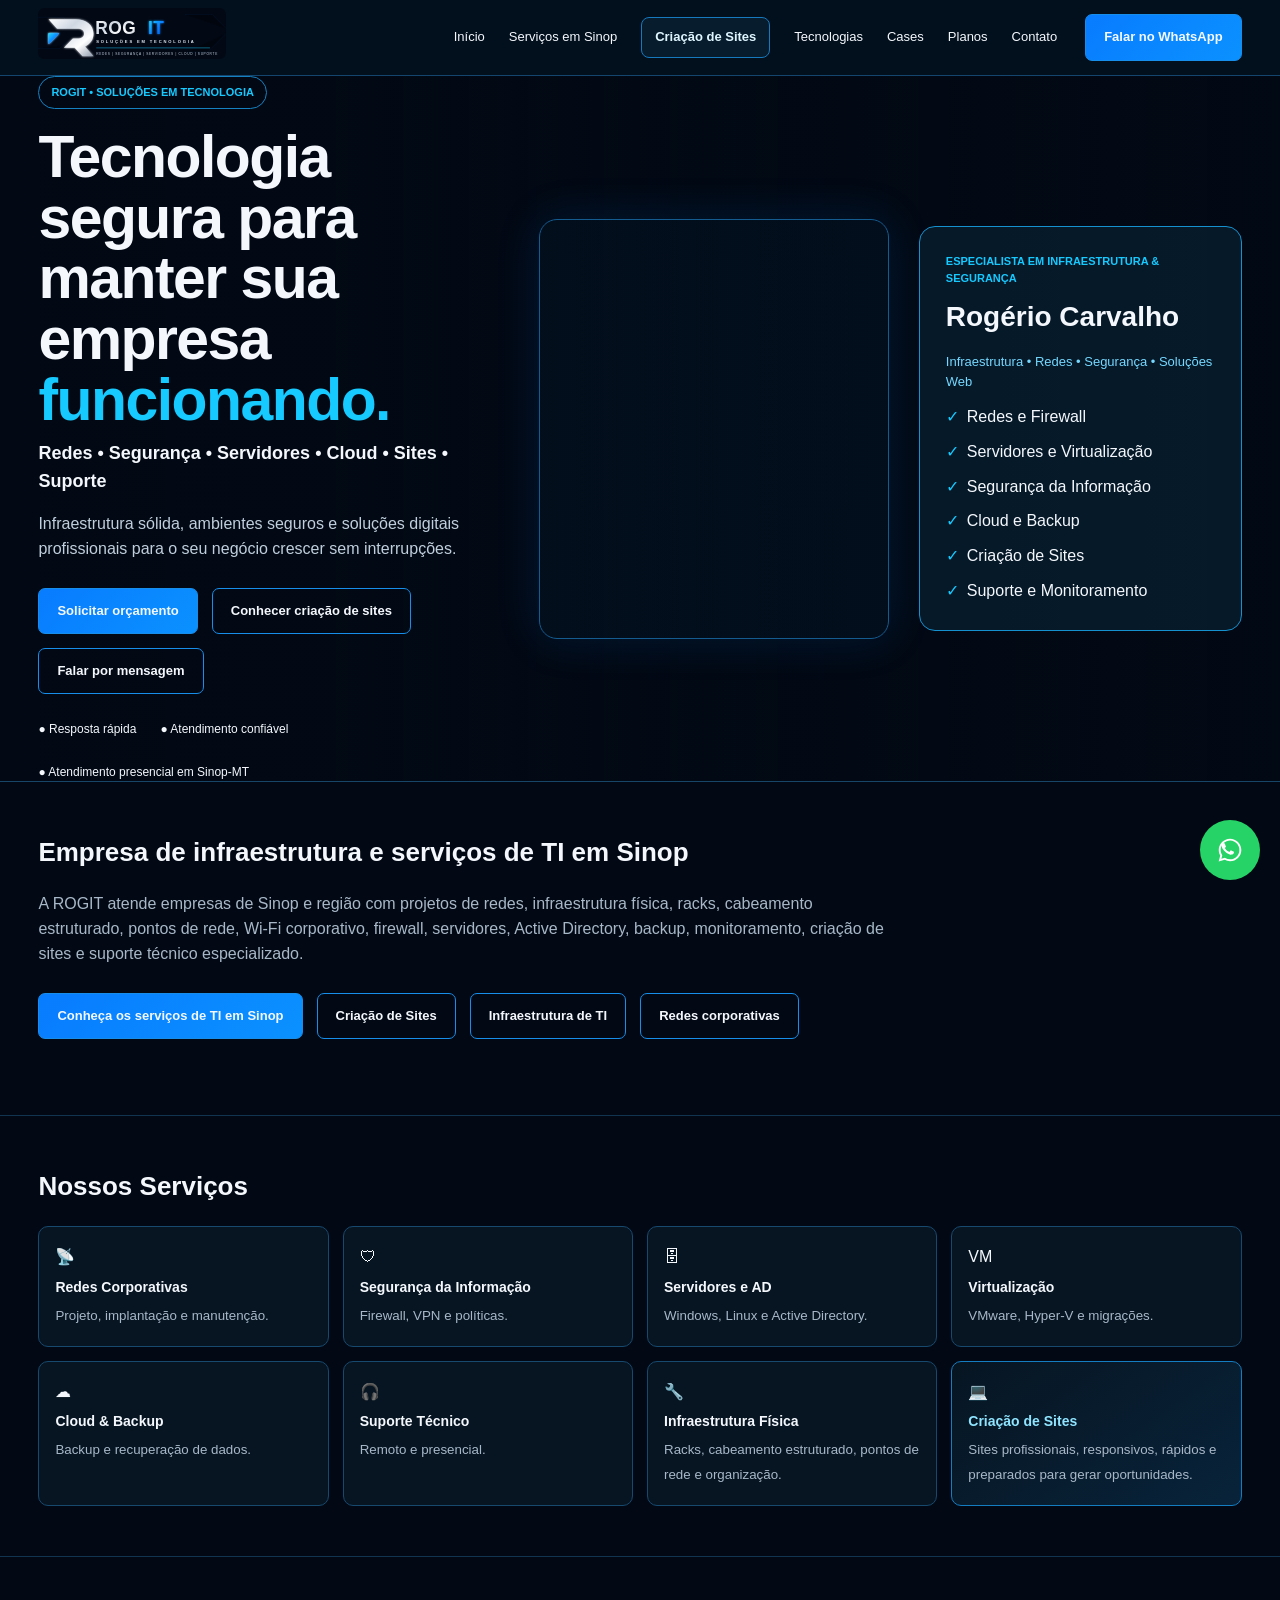
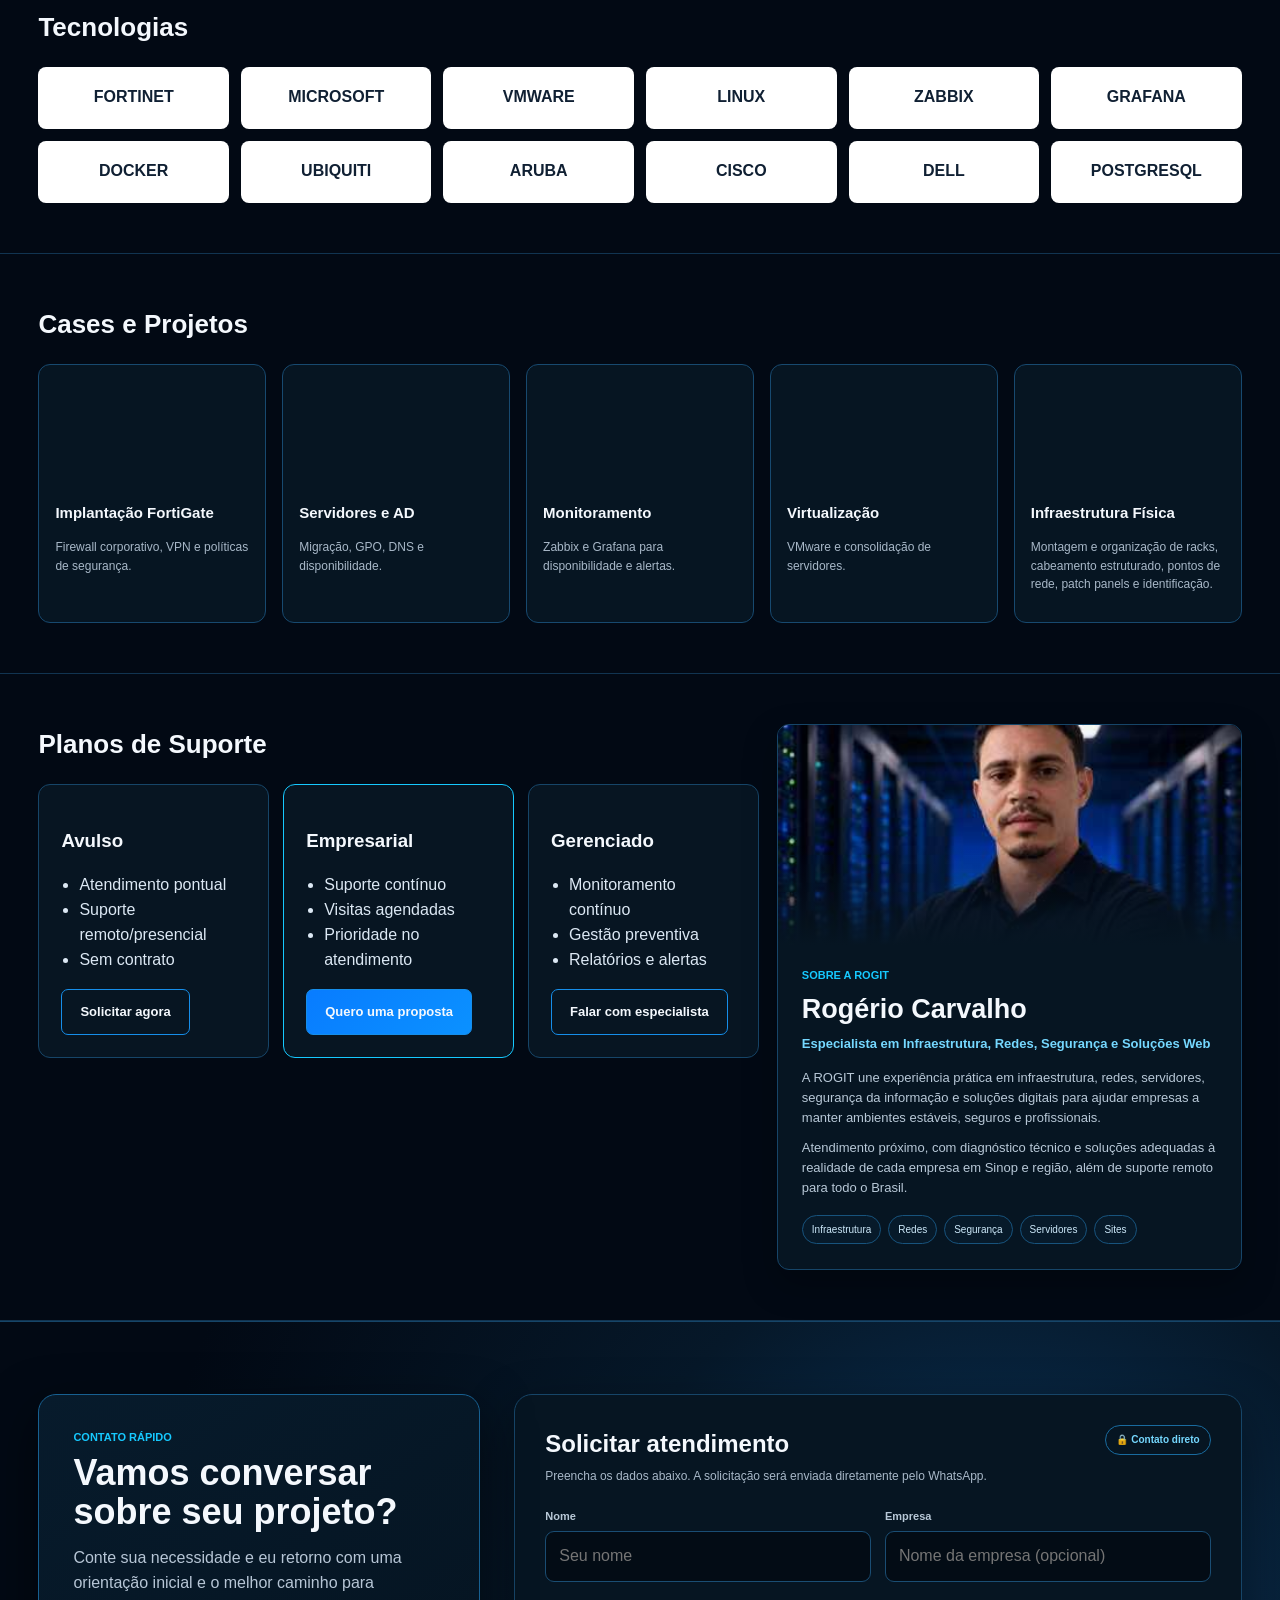
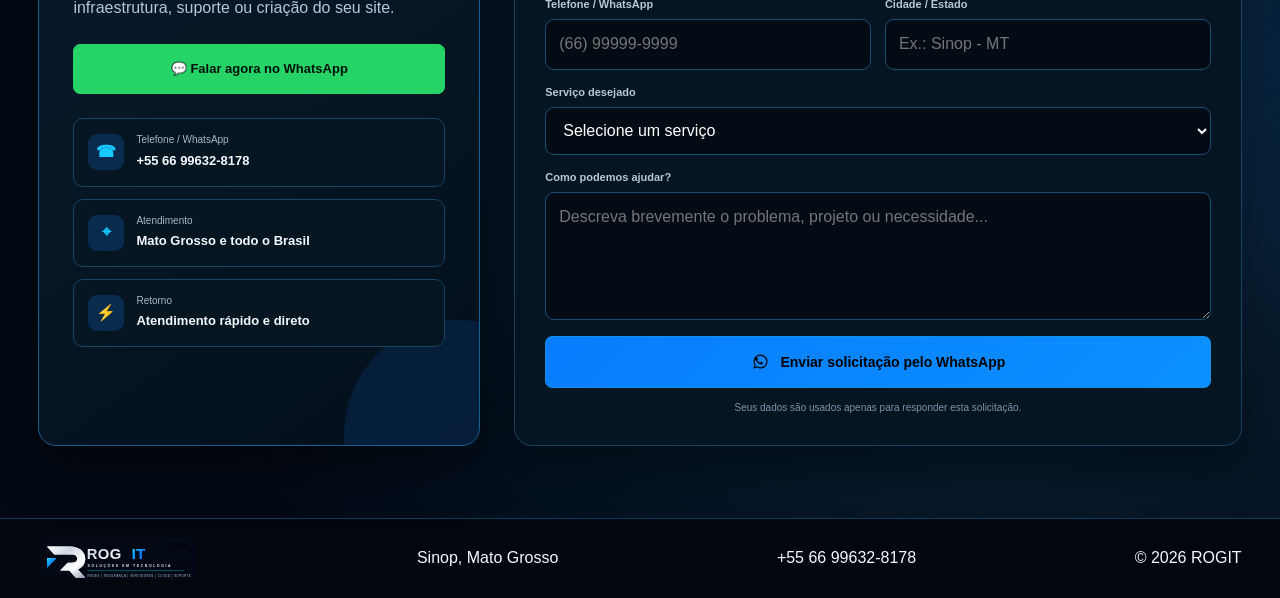
==== commit 197a3b4c: "Adicionar acesso profissional para criação de sites" ====
--- a/index.html
+++ b/index.html
@@ -1 +1 @@
-<!DOCTYPE html><html lang="pt-BR"><head><meta charset="UTF-8"><meta name="viewport" content="width=device-width,initial-scale=1,viewport-fit=cover"><title>Empresa de Infraestrutura de TI em Sinop MT | ROGIT</title><meta name="description" content="Empresa de infraestrutura de TI em Sinop-MT: redes, cabeamento estruturado, montagem de racks, pontos de rede, Wi-Fi corporativo, firewall, servidores, backup, monitoramento e suporte empresarial."><meta name="robots" content="index,follow"><link rel="canonical" href="https://rogit.com.br/"><meta property="og:title" content="Infraestrutura e Serviços de TI em Sinop | ROGIT"><meta property="og:description" content="Redes, infraestrutura física, segurança, servidores, backup, monitoramento e suporte de TI para empresas em Sinop e região."><meta property="og:url" content="https://rogit.com.br/"><meta property="og:type" content="website"><script type="application/ld+json">{"@context":"https://schema.org","@type":"ProfessionalService","name":"ROGIT - Soluções em Tecnologia","url":"https://rogit.com.br/","telephone":"+55 66 99632-8178","description":"Empresa de infraestrutura física de TI, redes, segurança, servidores, backup, monitoramento e suporte de TI em Sinop-MT.","areaServed":[{"@type":"City","name":"Sinop","containedInPlace":{"@type":"State","name":"Mato Grosso"}},{"@type":"City","name":"Sorriso"},{"@type":"City","name":"Lucas do Rio Verde"},{"@type":"City","name":"Cláudia"}],"serviceType":["Infraestrutura física de TI","Montagem e organização de racks","Cabeamento estruturado","Pontos de rede RJ45","Redes de computadores","Wi-Fi corporativo","Firewall FortiGate","Servidores Windows e Linux","Active Directory","Backup empresarial","Monitoramento Zabbix e Grafana","Suporte técnico empresarial"]}</script><link rel="icon" href="./favicon.svg"><style>:root{--bg:#020914;--p:#061522;--l:#164568;--b:#087cff;--c:#16c9ff;--t:#f4f8fd;--m:#a8b8c8;--g:#25d366}*{box-sizing:border-box}body{margin:0;background:var(--bg);color:var(--t);font-family:Inter,Segoe UI,Arial,sans-serif;line-height:1.55}a{text-decoration:none;color:inherit}.w{width:min(1380px,94%);margin:auto}header{height:76px;position:sticky;top:0;z-index:50;background:#03101df7;border-bottom:1px solid #14456e}.nav{height:100%;display:flex;align-items:center;gap:28px;position:relative}.nav img{width:188px}.nav nav{margin-left:auto;display:flex;gap:28px;font-size:13px}.btn{display:inline-flex;align-items:center;justify-content:center;padding:12px 18px;border-radius:7px;border:1px solid #168eea;font-weight:800;font-size:13px}.pri{background:linear-gradient(135deg,#087cff,#0b91ff)}.green{background:var(--g);border-color:var(--g);color:#031208}.menu{display:none;margin-left:auto;width:44px;height:44px;border:1px solid #1c5787;border-radius:7px;background:#061524;color:white;font-size:22px;cursor:pointer}.hero{position:relative;min-height:560px;overflow:hidden;border-bottom:1px solid var(--l)}.hero:before{content:"";position:absolute;inset:0;background:linear-gradient(90deg,#020914 0,#020914f2 26%,#02091455 55%,#020914c7 100%),url('https://images.pexels.com/photos/17323801/pexels-photo-17323801/free-photo-of-network-rack.jpeg?auto=compress&dpr=1&h=1100&w=1900') center/cover no-repeat}.hero .w{position:relative;z-index:2;display:grid;grid-template-columns:1.05fr .78fr .72fr;gap:30px;align-items:center;min-height:560px}.pill{display:inline-block;padding:7px 12px;border:1px solid #1581c1;border-radius:99px;color:var(--c);font-size:11px;font-weight:900}.hero h1{font-size:clamp(42px,4.6vw,64px);line-height:1.03;letter-spacing:-1.5px;margin:18px 0 10px}.hero h1 span{color:var(--c)}.sub{font-size:18px;font-weight:800}.hero p{max-width:620px;color:#c0cfdd;font-size:16px}.acts{display:flex;gap:14px;margin:26px 0}.trust{display:flex;gap:24px;flex-wrap:wrap;font-size:12px}.visual{height:420px;border:1px solid #145b90;border-radius:18px;background:linear-gradient(#05233a33,#05233a33),url('https://images.pexels.com/photos/17489163/pexels-photo-17489163/free-photo-of-computer-server-in-data-center-room.jpeg?auto=compress&dpr=1&h=900&w=900') center/cover no-repeat;box-shadow:0 0 46px #087cff22}.profile{border:1px solid #1591cf;border-radius:16px;background:#071b2bf2;padding:26px}.profile h3{font-size:28px;margin:8px 0 2px}.ey{color:var(--c);font-size:11px;font-weight:900}.profile p{color:#75d8ff;font-size:13px}.list{display:grid;gap:10px}.list div:before{content:"✓";color:var(--c);margin-right:8px}.sec{padding:50px 0;border-bottom:1px solid #113451}.sec h2{font-size:26px;margin:0 0 20px}.services{display:grid;grid-template-columns:repeat(7,1fr);gap:14px}.svc{padding:18px 16px;border:1px solid #17496f;border-radius:10px;background:#071522;min-height:108px}.svc b{display:block;font-size:14px;margin:7px 0 4px}.svc small{color:var(--m)}a.svc:hover{border-color:#168eea;background:#082039}.tech{display:grid;grid-template-columns:repeat(6,1fr);gap:12px}.tech div{height:62px;background:#fff;color:#102033;border-radius:8px;display:grid;place-items:center;font-weight:900}.cases{display:grid;grid-template-columns:repeat(5,1fr);gap:16px}.case{border:1px solid #17496f;border-radius:12px;overflow:hidden;background:#061522}.art{height:120px;background-size:cover;background-position:center}.case:nth-child(1) .art{background-image:url('https://images.pexels.com/photos/17489156/pexels-photo-17489156/free-photo-of-computer-server-in-data-center-room.jpeg?auto=compress&dpr=1&h=750&w=1260')}.case:nth-child(2) .art{background-image:url('https://images.pexels.com/photos/17323801/pexels-photo-17323801/free-photo-of-network-rack.jpeg?auto=compress&dpr=1&h=750&w=1260')}.case:nth-child(3) .art{background-image:url('https://images.pexels.com/photos/17489163/pexels-photo-17489163/free-photo-of-computer-server-in-data-center-room.jpeg?auto=compress&dpr=1&h=750&w=1260')}.case:nth-child(4) .art{background-image:url('https://images.pexels.com/photos/17489156/pexels-photo-17489156/free-photo-of-computer-server-in-data-center-room.jpeg?auto=compress&dpr=1&h=750&w=1260');background-position:70% center}.case:nth-child(5) .art{background-image:url('https://images.pexels.com/photos/17323801/pexels-photo-17323801/free-photo-of-network-rack.jpeg?auto=compress&dpr=1&h=750&w=1260')}.cb{padding:16px}.cb b{font-size:15px}.cb p{font-size:12px;color:var(--m)}.lower{display:grid;grid-template-columns:1.55fr 1fr;gap:18px}.plans{display:grid;grid-template-columns:repeat(3,1fr);gap:14px}.plan{padding:22px;border:1px solid var(--l);border-radius:12px;background:#071522}.plan:nth-child(2){border-color:var(--c)}.plan ul{padding-left:18px;color:#dce8f4}.about{padding:0;border:1px solid var(--l);border-radius:12px;background:#061522;overflow:hidden;display:grid;grid-template-rows:220px auto;box-shadow:0 14px 34px #0004}.about-photo{position:relative;overflow:hidden;background:#03101d}.about-photo:after{content:"";position:absolute;inset:auto 0 0;height:45%;background:linear-gradient(transparent,#061522)}.about-photo img{display:block;width:100%;height:100%;object-fit:cover;object-position:center 24%}.about-copy{padding:22px 24px 25px}.about-copy h2{margin:5px 0 3px;font-size:27px}.about-role{color:#75d8ff!important;font-weight:700;font-size:13px;margin:0 0 14px!important}.about-copy p{color:#b8c8d7;margin:10px 0;font-size:13px}.about-tags{display:flex;gap:7px;flex-wrap:wrap;margin-top:16px}.about-tags span{padding:6px 9px;border:1px solid #17537d;border-radius:999px;color:#cde9fa;font-size:10px;background:#071a2a}.contact{padding:72px 0;background:radial-gradient(circle at 78% 42%,#0b3760 0,#061829 38%,#020914 78%);border-top:1px solid #164568}.contact-shell{display:grid;grid-template-columns:.82fr 1.35fr;gap:34px;align-items:stretch}.contact-card{position:relative;overflow:hidden;padding:34px;border:1px solid #176091;border-radius:18px;background:linear-gradient(145deg,#071b2c,#04101b);box-shadow:0 18px 50px #0008}.contact-card:after{content:"";position:absolute;width:230px;height:230px;border-radius:50%;right:-95px;bottom:-105px;background:#087cff20}.contact-card h2{font-size:36px;line-height:1.08;margin:8px 0 14px}.contact-card p{color:#b7c6d6;margin:0 0 24px}.contact-actions{display:grid;gap:12px;position:relative;z-index:2}.contact-actions .btn{width:100%;min-height:50px}.contact-meta{display:grid;gap:12px;margin-top:24px;position:relative;z-index:2}.meta-item{display:flex;gap:12px;align-items:center;padding:13px 14px;border:1px solid #164568;border-radius:10px;background:#061522}.meta-icon{width:36px;height:36px;border-radius:9px;display:grid;place-items:center;background:#082b4e;color:var(--c);font-weight:900}.meta-item small{display:block;color:var(--m);font-size:10px}.meta-item b{font-size:13px}.form-card{padding:30px;border:1px solid #164568;border-radius:18px;background:#061522;box-shadow:0 18px 50px #0006}.form-head{display:flex;justify-content:space-between;gap:20px;align-items:flex-start;margin-bottom:22px}.form-head h3{font-size:24px;margin:0}.form-head p{color:var(--m);font-size:12px;margin:5px 0 0}.form-badge{padding:6px 10px;border:1px solid #196b9f;border-radius:999px;color:#75d8ff;font-size:10px;font-weight:800;white-space:nowrap}.contact form{display:grid;grid-template-columns:repeat(2,1fr);gap:14px}.field{display:grid;gap:6px}.field.full{grid-column:1/-1}.field label{font-size:11px;color:#b8c8d7;font-weight:700}.contact input,.contact select,.contact textarea{width:100%;min-height:48px;border:1px solid #1a4d73;background:#030c15;color:#fff;border-radius:9px;padding:12px 13px;font:inherit;outline:none}.contact textarea{min-height:128px;resize:vertical}.contact input:focus,.contact select:focus,.contact textarea:focus{border-color:var(--c);box-shadow:0 0 0 3px #16c9ff12}.contact .send{grid-column:1/-1;min-height:52px;font-size:14px;margin-top:2px;gap:9px}.contact .send svg{width:21px;height:21px;fill:currentColor;flex:0 0 auto}.privacy{grid-column:1/-1;color:#7f92a6;font-size:10px;text-align:center;margin-top:-2px}footer{padding:18px 0;background:#02070d;border-top:1px solid #143d5d}.foot{display:flex;align-items:center;justify-content:space-between;gap:18px}.foot img{width:160px}.wa{position:fixed;right:20px;bottom:20px;width:60px;height:60px;border-radius:50%;display:grid;place-items:center;background:var(--g);z-index:100}.wa svg{width:34px;fill:#fff}@media(max-width:1200px){.services{grid-template-columns:repeat(4,1fr)}.cases{grid-template-columns:repeat(3,1fr)}}@media(max-width:1100px){.nav nav,.nav>.btn{display:none}.menu{display:block}.nav nav.open{display:flex;position:absolute;left:0;right:0;top:76px;margin:0;padding:16px;flex-direction:column;gap:0;background:#03101d;border:1px solid #14456e;border-top:0;box-shadow:0 16px 35px #0008}.nav nav.open a{padding:13px 10px;border-bottom:1px solid #12354f}.nav nav.open a:last-child{border-bottom:0}.hero .w{grid-template-columns:1fr 1fr}.visual{display:none}.services{grid-template-columns:repeat(3,1fr)}.tech{grid-template-columns:repeat(4,1fr)}.cases{grid-template-columns:repeat(2,1fr)}.lower,.contact-shell{grid-template-columns:1fr}.about{grid-template-columns:280px 1fr;grid-template-rows:auto}.about-photo{min-height:320px}.contact form{grid-template-columns:1fr 1fr}}@media(max-width:700px){.nav img{width:150px}.hero .w{grid-template-columns:1fr;min-height:auto}.hero{min-height:auto}.hero h1{font-size:40px}.acts{flex-direction:column}.acts .btn{width:100%}.profile{margin-bottom:32px}.services,.cases,.plans{grid-template-columns:1fr}.tech{grid-template-columns:repeat(2,1fr)}.about{grid-template-columns:1fr;grid-template-rows:270px auto}.about-photo{min-height:0}.about-photo img{object-position:center 20%}.contact{padding:52px 0}.contact-shell{display:flex!important;flex-direction:column!important;gap:18px!important;width:100%!important}.contact-card,.form-card{display:block!important;visibility:visible!important;opacity:1!important;width:100%!important;max-width:none!important}.form-card{order:2!important;margin-top:0!important;padding:22px!important}.contact-card{order:1!important;padding:22px!important}.contact-card h2{font-size:30px}.form-head{display:block!important;margin-bottom:18px!important}.form-head h3{display:block!important;font-size:24px!important}.form-head p{display:block!important}.form-badge{display:inline-block!important;margin-top:10px}.contact form{display:grid!important;grid-template-columns:1fr!important;gap:13px!important;width:100%!important}.field,.field.full,.contact .send,.privacy{display:grid!important;grid-column:1!important;width:100%!important}.contact input,.contact select,.contact textarea{display:block!important;width:100%!important;max-width:100%!important}.contact .send{display:flex!important}.foot{flex-direction:column;align-items:flex-start}}</style></head><body><header><div class="w nav"><a href="#inicio"><img src="./rogit-logo.svg?v=6" alt="ROGIT"></a><nav id="mainNav"><a href="#inicio">Início</a><a href="/servicos-ti-sinop.html">Serviços em Sinop</a><a href="#tecnologias">Tecnologias</a><a href="#cases">Cases</a><a href="#planos">Planos</a><a href="#contato">Contato</a></nav><a class="btn pri" href="https://wa.me/5566996328178" target="_blank">Falar no WhatsApp</a><button class="menu" id="menuBtn" type="button" aria-label="Abrir menu" aria-expanded="false">☰</button></div></header><main><section class="hero" id="inicio"><div class="w"><div><span class="pill">ROGIT • SOLUÇÕES EM TECNOLOGIA</span><h1>Tecnologia segura para manter sua empresa <span>funcionando.</span></h1><div class="sub">Redes • Segurança • Servidores • Cloud • Suporte</div><p>Infraestrutura sólida, ambientes seguros e suporte especializado para o seu negócio crescer sem interrupções.</p><div class="acts"><a class="btn pri" href="https://wa.me/5566996328178?text=Olá%20ROGIT!%20Quero%20solicitar%20um%20orçamento." target="_blank">Solicitar orçamento</a><a class="btn" href="#contato">Falar por mensagem</a></div><div class="trust"><span>● Resposta rápida</span><span>● Atendimento confiável</span><span>● Atendimento presencial em Sinop-MT</span></div></div><div class="visual"></div><aside class="profile"><div class="ey">ESPECIALISTA EM INFRAESTRUTURA & SEGURANÇA</div><h3>Rogério Carvalho</h3><p>Infraestrutura • Redes • Segurança</p><div class="list"><div>Redes e Firewall</div><div>Servidores e Virtualização</div><div>Segurança da Informação</div><div>Cloud e Backup</div><div>Suporte e Monitoramento</div></div></aside></div></section><section class="sec"><div class="w"><h2>Empresa de infraestrutura e serviços de TI em Sinop</h2><p style="color:#a8b8c8;max-width:850px">A ROGIT atende empresas de Sinop e região com projetos de redes, infraestrutura física, racks, cabeamento estruturado, pontos de rede, Wi-Fi corporativo, firewall, servidores, Active Directory, backup, monitoramento e suporte técnico especializado.</p><div class="acts"><a class="btn pri" href="/servicos-ti-sinop.html">Conheça os serviços de TI em Sinop</a><a class="btn" href="/infraestrutura-ti-sinop.html">Infraestrutura de TI</a><a class="btn" href="/redes-computadores-sinop.html">Redes corporativas</a></div></div></section><section class="sec" id="servicos"><div class="w"><h2>Nossos Serviços</h2><div class="services"><div class="svc">📡<b>Redes Corporativas</b><small>Projeto, implantação e manutenção.</small></div><div class="svc">🛡<b>Segurança da Informação</b><small>Firewall, VPN e políticas.</small></div><div class="svc">🗄<b>Servidores e AD</b><small>Windows, Linux e Active Directory.</small></div><div class="svc">VM<b>Virtualização</b><small>VMware, Hyper-V e migrações.</small></div><div class="svc">☁<b>Cloud & Backup</b><small>Backup e recuperação de dados.</small></div><div class="svc">🎧<b>Suporte Técnico</b><small>Remoto e presencial.</small></div><a class="svc" href="/infraestrutura-ti-sinop.html"><span>🔧</span><b>Infraestrutura Física</b><small>Racks, cabeamento estruturado, pontos de rede e organização.</small></a></div></div></section><section class="sec" id="tecnologias"><div class="w"><h2>Tecnologias</h2><div class="tech"><div>FORTINET</div><div>MICROSOFT</div><div>VMWARE</div><div>LINUX</div><div>ZABBIX</div><div>GRAFANA</div><div>DOCKER</div><div>UBIQUITI</div><div>ARUBA</div><div>CISCO</div><div>DELL</div><div>POSTGRESQL</div></div></div></section><section class="sec" id="cases"><div class="w"><h2>Cases e Projetos</h2><div class="cases"><div class="case"><div class="art"></div><div class="cb"><b>Implantação FortiGate</b><p>Firewall corporativo, VPN e políticas de segurança.</p></div></div><div class="case"><div class="art"></div><div class="cb"><b>Servidores e AD</b><p>Migração, GPO, DNS e disponibilidade.</p></div></div><div class="case"><div class="art"></div><div class="cb"><b>Monitoramento</b><p>Zabbix e Grafana para disponibilidade e alertas.</p></div></div><div class="case"><div class="art"></div><div class="cb"><b>Virtualização</b><p>VMware e consolidação de servidores.</p></div></div><a class="case" href="/infraestrutura-ti-sinop.html"><div class="art"></div><div class="cb"><b>Infraestrutura Física</b><p>Montagem e organização de racks, cabeamento estruturado, pontos de rede, patch panels e identificação.</p></div></a></div></div></section><section class="sec" id="planos"><div class="w lower"><div><h2>Planos de Suporte</h2><div class="plans"><div class="plan"><h3>Avulso</h3><ul><li>Atendimento pontual</li><li>Suporte remoto/presencial</li><li>Sem contrato</li></ul><a class="btn" href="https://wa.me/5566996328178" target="_blank">Solicitar agora</a></div><div class="plan"><h3>Empresarial</h3><ul><li>Suporte contínuo</li><li>Visitas agendadas</li><li>Prioridade no atendimento</li></ul><a class="btn pri" href="https://wa.me/5566996328178" target="_blank">Quero uma proposta</a></div><div class="plan"><h3>Gerenciado</h3><ul><li>Monitoramento contínuo</li><li>Gestão preventiva</li><li>Relatórios e alertas</li></ul><a class="btn" href="https://wa.me/5566996328178" target="_blank">Falar com especialista</a></div></div></div><aside class="about"><div class="about-photo"><img src="./images/rogerio-carvalho.svg?v=1" alt="Rogério Carvalho, especialista em infraestrutura, redes e segurança da ROGIT" loading="lazy"></div><div class="about-copy"><div class="ey">SOBRE A ROGIT</div><h2>Rogério Carvalho</h2><p class="about-role">Especialista em Infraestrutura, Redes e Segurança</p><p>A ROGIT une experiência prática em infraestrutura, redes, servidores e segurança da informação para ajudar empresas a manter ambientes estáveis, seguros e eficientes.</p><p>Atendimento próximo, com diagnóstico técnico e soluções adequadas à realidade de cada empresa em Sinop e região, além de suporte remoto para todo o Brasil.</p><div class="about-tags"><span>Infraestrutura</span><span>Redes</span><span>Segurança</span><span>Servidores</span></div></div></aside></div></section><section class="contact" id="contato"><div class="w contact-shell"><aside class="contact-card"><div class="ey">CONTATO RÁPIDO</div><h2>Vamos conversar sobre seu ambiente de TI?</h2><p>Conte sua necessidade e eu retorno com uma orientação inicial e o melhor caminho para resolver.</p><div class="contact-actions"><a class="btn green" href="https://wa.me/5566996328178" target="_blank">💬 Falar agora no WhatsApp</a></div><div class="contact-meta"><div class="meta-item"><div class="meta-icon">☎</div><div><small>Telefone / WhatsApp</small><b>+55 66 99632-8178</b></div></div><div class="meta-item"><div class="meta-icon">⌖</div><div><small>Atendimento</small><b>Mato Grosso e todo o Brasil</b></div></div><div class="meta-item"><div class="meta-icon">⚡</div><div><small>Retorno</small><b>Atendimento rápido e direto</b></div></div></div></aside><div class="form-card"><div class="form-head"><div><h3>Solicitar atendimento</h3><p>Preencha os dados abaixo. A solicitação será enviada diretamente pelo WhatsApp.</p></div><span class="form-badge">🔒 Contato direto</span></div><form onsubmit="sendContact(event)"><div class="field"><label>Nome</label><input id="cnome" placeholder="Seu nome" required></div><div class="field"><label>Empresa</label><input id="cempresa" placeholder="Nome da empresa (opcional)"></div><div class="field"><label>Telefone / WhatsApp</label><input id="ctel" placeholder="(66) 99999-9999" required></div><div class="field"><label>Cidade / Estado</label><input id="ccidade" placeholder="Ex.: Sinop - MT"></div><div class="field full"><label>Serviço desejado</label><select id="cservico"><option>Selecione um serviço</option><option>Infraestrutura Física / Rack / Cabeamento</option><option>Redes / Infraestrutura</option><option>Firewall / Segurança</option><option>Servidores / Active Directory</option><option>Virtualização</option><option>Monitoramento</option><option>Cloud / Backup</option><option>Suporte Técnico</option></select></div><div class="field full"><label>Como podemos ajudar?</label><textarea id="msg" placeholder="Descreva brevemente o problema, projeto ou necessidade..."></textarea></div><button class="btn pri send" type="submit"><svg viewBox="0 0 32 32" aria-hidden="true"><path d="M19.11 17.29c-.28-.14-1.65-.81-1.9-.9-.26-.1-.45-.14-.64.14-.19.28-.73.9-.9 1.08-.16.19-.33.21-.61.07-.28-.14-1.18-.43-2.24-1.39-.83-.74-1.39-1.65-1.55-1.93-.16-.28-.02-.43.12-.57.13-.13.28-.33.42-.49.14-.16.19-.28.28-.47.09-.19.05-.35-.02-.49-.07-.14-.64-1.53-.87-2.1-.23-.55-.46-.48-.64-.49h-.54c-.19 0-.49.07-.75.35-.26.28-.99.97-.99 2.36s1.01 2.73 1.15 2.92c.14.19 1.99 3.04 4.82 4.26.67.29 1.2.46 1.61.59.68.21 1.29.18 1.78.11.54-.08 1.65-.68 1.88-1.33.23-.66.23-1.22.16-1.33-.07-.12-.26-.19-.54-.33zM16.03 5.33c-5.86 0-10.62 4.76-10.62 10.62 0 1.87.49 3.7 1.42 5.31l-1.51 5.51 5.64-1.48a10.6 10.6 0 0 0 5.07 1.29h.01c5.86 0 10.62-4.76 10.62-10.62S21.89 5.33 16.03 5.33zm0 19.46a8.8 8.8 0 0 1-4.49-1.23l-.32-.19-3.35.88.89-3.26-.21-.34a8.82 8.82 0 1 1 7.48 4.14z"/></svg><span>Enviar solicitação pelo WhatsApp</span></button><div class="privacy">Seus dados são usados apenas para responder esta solicitação.</div></form></div></div></section></main><footer><div class="w foot"><img src="./rogit-logo.svg?v=6" alt="ROGIT"><span>Sinop, Mato Grosso</span><span>+55 66 99632-8178</span><span>© 2026 ROGIT</span></div></footer><a class="wa" href="https://wa.me/5566996328178" target="_blank"><svg viewBox="0 0 32 32"><path d="M19.11 17.29c-.28-.14-1.65-.81-1.9-.9-.26-.1-.45-.14-.64.14-.19.28-.73.9-.9 1.08-.16.19-.33.21-.61.07-.28-.14-1.18-.43-2.24-1.39-.83-.74-1.39-1.65-1.55-1.93-.16-.28-.02-.43.12-.57.13-.13.28-.33.42-.49.14-.16.19-.28.28-.47.09-.19.05-.35-.02-.49-.07-.14-.64-1.53-.87-2.1-.23-.55-.46-.48-.64-.49h-.54c-.19 0-.49.07-.75.35-.26.28-.99.97-.99 2.36s1.01 2.73 1.15 2.92c.14.19 1.99 3.04 4.82 4.26.67.29 1.2.46 1.61.59.68.21 1.29.18 1.78.11.54-.08 1.65-.68 1.88-1.33.23-.66.23-1.22.16-1.33-.07-.12-.26-.19-.54-.33zM16.03 5.33c-5.86 0-10.62 4.76-10.62 10.62 0 1.87.49 3.7 1.42 5.31l-1.51 5.51 5.64-1.48a10.6 10.6 0 0 0 5.07 1.29h.01c5.86 0 10.62-4.76 10.62-10.62S21.89 5.33 16.03 5.33zm0 19.46a8.8 8.8 0 0 1-4.49-1.23l-.32-.19-3.35.88.89-3.26-.21-.34a8.82 8.82 0 1 1 7.48 4.14z"/></svg></a><script>function sendContact(e){e.preventDefault();const t='Olá ROGIT! Meu nome é '+document.getElementById('cnome').value+'. Serviço: '+document.getElementById('cservico').value+'. '+document.getElementById('msg').value;window.open('https://wa.me/5566996328178?text='+encodeURIComponent(t),'_blank')}const menuBtn=document.getElementById('menuBtn');const mainNav=document.getElementById('mainNav');menuBtn.addEventListener('click',function(){const open=mainNav.classList.toggle('open');menuBtn.setAttribute('aria-expanded',open?'true':'false');menuBtn.textContent=open?'✕':'☰'});mainNav.querySelectorAll('a').forEach(a=>a.addEventListener('click',()=>{mainNav.classList.remove('open');menuBtn.setAttribute('aria-expanded','false');menuBtn.textContent='☰'}));</script></body></html>+<!DOCTYPE html><html lang="pt-BR"><head><meta charset="UTF-8"><meta name="viewport" content="width=device-width,initial-scale=1,viewport-fit=cover"><title>Empresa de Infraestrutura de TI em Sinop MT | ROGIT</title><meta name="description" content="Empresa de infraestrutura de TI em Sinop-MT: redes, cabeamento estruturado, montagem de racks, pontos de rede, Wi-Fi corporativo, firewall, servidores, backup, monitoramento e suporte empresarial."><meta name="robots" content="index,follow"><link rel="canonical" href="https://rogit.com.br/"><meta property="og:title" content="Infraestrutura e Serviços de TI em Sinop | ROGIT"><meta property="og:description" content="Redes, infraestrutura física, segurança, servidores, backup, monitoramento, criação de sites e suporte de TI para empresas em Sinop e região."><meta property="og:url" content="https://rogit.com.br/"><meta property="og:type" content="website"><script type="application/ld+json">{"@context":"https://schema.org","@type":"ProfessionalService","name":"ROGIT - Soluções em Tecnologia","url":"https://rogit.com.br/","telephone":"+55 66 99632-8178","description":"Empresa de infraestrutura física de TI, redes, segurança, servidores, backup, monitoramento, criação de sites e suporte de TI em Sinop-MT.","areaServed":[{"@type":"City","name":"Sinop","containedInPlace":{"@type":"State","name":"Mato Grosso"}},{"@type":"City","name":"Sorriso"},{"@type":"City","name":"Lucas do Rio Verde"},{"@type":"City","name":"Cláudia"}],"serviceType":["Infraestrutura física de TI","Montagem e organização de racks","Cabeamento estruturado","Pontos de rede RJ45","Redes de computadores","Wi-Fi corporativo","Firewall FortiGate","Servidores Windows e Linux","Active Directory","Backup empresarial","Monitoramento Zabbix e Grafana","Criação de sites profissionais","Suporte técnico empresarial"]}</script><link rel="icon" href="./favicon.svg"><style>:root{--bg:#020914;--p:#061522;--l:#164568;--b:#087cff;--c:#16c9ff;--t:#f4f8fd;--m:#a8b8c8;--g:#25d366}*{box-sizing:border-box}body{margin:0;background:var(--bg);color:var(--t);font-family:Inter,Segoe UI,Arial,sans-serif;line-height:1.55}a{text-decoration:none;color:inherit}.w{width:min(1380px,94%);margin:auto}header{height:76px;position:sticky;top:0;z-index:50;background:#03101df7;border-bottom:1px solid #14456e}.nav{height:100%;display:flex;align-items:center;gap:28px;position:relative}.nav img{width:188px}.nav nav{margin-left:auto;display:flex;gap:24px;font-size:13px;align-items:center}.nav nav a{position:relative;transition:.2s ease}.nav nav a:hover{color:var(--c)}.nav nav a.sites-link{padding:9px 13px;border:1px solid #1679bd;border-radius:8px;background:#071c2d;color:#dff6ff;font-weight:800}.nav nav a.sites-link:hover{border-color:var(--c);background:#0a2940;box-shadow:0 0 22px #16c9ff1f}.btn{display:inline-flex;align-items:center;justify-content:center;padding:12px 18px;border-radius:7px;border:1px solid #168eea;font-weight:800;font-size:13px}.pri{background:linear-gradient(135deg,#087cff,#0b91ff)}.green{background:var(--g);border-color:var(--g);color:#031208}.menu{display:none;margin-left:auto;width:44px;height:44px;border:1px solid #1c5787;border-radius:7px;background:#061524;color:white;font-size:22px;cursor:pointer}.hero{position:relative;min-height:560px;overflow:hidden;border-bottom:1px solid var(--l)}.hero:before{content:"";position:absolute;inset:0;background:linear-gradient(90deg,#020914 0,#020914f2 26%,#02091455 55%,#020914c7 100%),url('https://images.pexels.com/photos/17323801/pexels-photo-17323801/free-photo-of-network-rack.jpeg?auto=compress&dpr=1&h=1100&w=1900') center/cover no-repeat}.hero .w{position:relative;z-index:2;display:grid;grid-template-columns:1.05fr .78fr .72fr;gap:30px;align-items:center;min-height:560px}.pill{display:inline-block;padding:7px 12px;border:1px solid #1581c1;border-radius:99px;color:var(--c);font-size:11px;font-weight:900}.hero h1{font-size:clamp(42px,4.6vw,64px);line-height:1.03;letter-spacing:-1.5px;margin:18px 0 10px}.hero h1 span{color:var(--c)}.sub{font-size:18px;font-weight:800}.hero p{max-width:620px;color:#c0cfdd;font-size:16px}.acts{display:flex;gap:14px;margin:26px 0;flex-wrap:wrap}.trust{display:flex;gap:24px;flex-wrap:wrap;font-size:12px}.visual{height:420px;border:1px solid #145b90;border-radius:18px;background:linear-gradient(#05233a33,#05233a33),url('https://images.pexels.com/photos/17489163/pexels-photo-17489163/free-photo-of-computer-server-in-data-center-room.jpeg?auto=compress&dpr=1&h=900&w=900') center/cover no-repeat;box-shadow:0 0 46px #087cff22}.profile{border:1px solid #1591cf;border-radius:16px;background:#071b2bf2;padding:26px}.profile h3{font-size:28px;margin:8px 0 2px}.ey{color:var(--c);font-size:11px;font-weight:900}.profile p{color:#75d8ff;font-size:13px}.list{display:grid;gap:10px}.list div:before{content:"✓";color:var(--c);margin-right:8px}.sec{padding:50px 0;border-bottom:1px solid #113451}.sec h2{font-size:26px;margin:0 0 20px}.services{display:grid;grid-template-columns:repeat(4,1fr);gap:14px}.svc{padding:18px 16px;border:1px solid #17496f;border-radius:10px;background:#071522;min-height:116px}.svc b{display:block;font-size:14px;margin:7px 0 4px}.svc small{color:var(--m)}a.svc{transition:.2s ease}a.svc:hover{border-color:#168eea;background:#082039;transform:translateY(-2px);box-shadow:0 12px 28px #0005}.sites-svc{border-color:#147dc2!important;background:linear-gradient(145deg,#071522,#08233a)!important}.sites-svc b{color:#8fe5ff}.tech{display:grid;grid-template-columns:repeat(6,1fr);gap:12px}.tech div{height:62px;background:#fff;color:#102033;border-radius:8px;display:grid;place-items:center;font-weight:900}.cases{display:grid;grid-template-columns:repeat(5,1fr);gap:16px}.case{border:1px solid #17496f;border-radius:12px;overflow:hidden;background:#061522}.art{height:120px;background-size:cover;background-position:center}.case:nth-child(1) .art{background-image:url('https://images.pexels.com/photos/17489156/pexels-photo-17489156/free-photo-of-computer-server-in-data-center-room.jpeg?auto=compress&dpr=1&h=750&w=1260')}.case:nth-child(2) .art{background-image:url('https://images.pexels.com/photos/17323801/pexels-photo-17323801/free-photo-of-network-rack.jpeg?auto=compress&dpr=1&h=750&w=1260')}.case:nth-child(3) .art{background-image:url('https://images.pexels.com/photos/17489163/pexels-photo-17489163/free-photo-of-computer-server-in-data-center-room.jpeg?auto=compress&dpr=1&h=750&w=1260')}.case:nth-child(4) .art{background-image:url('https://images.pexels.com/photos/17489156/pexels-photo-17489156/free-photo-of-computer-server-in-data-center-room.jpeg?auto=compress&dpr=1&h=750&w=1260');background-position:70% center}.case:nth-child(5) .art{background-image:url('https://images.pexels.com/photos/17323801/pexels-photo-17323801/free-photo-of-network-rack.jpeg?auto=compress&dpr=1&h=750&w=1260')}.cb{padding:16px}.cb b{font-size:15px}.cb p{font-size:12px;color:var(--m)}.lower{display:grid;grid-template-columns:1.55fr 1fr;gap:18px}.plans{display:grid;grid-template-columns:repeat(3,1fr);gap:14px}.plan{padding:22px;border:1px solid var(--l);border-radius:12px;background:#071522}.plan:nth-child(2){border-color:var(--c)}.plan ul{padding-left:18px;color:#dce8f4}.about{padding:0;border:1px solid var(--l);border-radius:12px;background:#061522;overflow:hidden;display:grid;grid-template-rows:220px auto;box-shadow:0 14px 34px #0004}.about-photo{position:relative;overflow:hidden;background:#03101d}.about-photo:after{content:"";position:absolute;inset:auto 0 0;height:45%;background:linear-gradient(transparent,#061522)}.about-photo img{display:block;width:100%;height:100%;object-fit:cover;object-position:center 24%}.about-copy{padding:22px 24px 25px}.about-copy h2{margin:5px 0 3px;font-size:27px}.about-role{color:#75d8ff!important;font-weight:700;font-size:13px;margin:0 0 14px!important}.about-copy p{color:#b8c8d7;margin:10px 0;font-size:13px}.about-tags{display:flex;gap:7px;flex-wrap:wrap;margin-top:16px}.about-tags span{padding:6px 9px;border:1px solid #17537d;border-radius:999px;color:#cde9fa;font-size:10px;background:#071a2a}.contact{padding:72px 0;background:radial-gradient(circle at 78% 42%,#0b3760 0,#061829 38%,#020914 78%);border-top:1px solid #164568}.contact-shell{display:grid;grid-template-columns:.82fr 1.35fr;gap:34px;align-items:stretch}.contact-card{position:relative;overflow:hidden;padding:34px;border:1px solid #176091;border-radius:18px;background:linear-gradient(145deg,#071b2c,#04101b);box-shadow:0 18px 50px #0008}.contact-card:after{content:"";position:absolute;width:230px;height:230px;border-radius:50%;right:-95px;bottom:-105px;background:#087cff20}.contact-card h2{font-size:36px;line-height:1.08;margin:8px 0 14px}.contact-card p{color:#b7c6d6;margin:0 0 24px}.contact-actions{display:grid;gap:12px;position:relative;z-index:2}.contact-actions .btn{width:100%;min-height:50px}.contact-meta{display:grid;gap:12px;margin-top:24px;position:relative;z-index:2}.meta-item{display:flex;gap:12px;align-items:center;padding:13px 14px;border:1px solid #164568;border-radius:10px;background:#061522}.meta-icon{width:36px;height:36px;border-radius:9px;display:grid;place-items:center;background:#082b4e;color:var(--c);font-weight:900}.meta-item small{display:block;color:var(--m);font-size:10px}.meta-item b{font-size:13px}.form-card{padding:30px;border:1px solid #164568;border-radius:18px;background:#061522;box-shadow:0 18px 50px #0006}.form-head{display:flex;justify-content:space-between;gap:20px;align-items:flex-start;margin-bottom:22px}.form-head h3{font-size:24px;margin:0}.form-head p{color:var(--m);font-size:12px;margin:5px 0 0}.form-badge{padding:6px 10px;border:1px solid #196b9f;border-radius:999px;color:#75d8ff;font-size:10px;font-weight:800;white-space:nowrap}.contact form{display:grid;grid-template-columns:repeat(2,1fr);gap:14px}.field{display:grid;gap:6px}.field.full{grid-column:1/-1}.field label{font-size:11px;color:#b8c8d7;font-weight:700}.contact input,.contact select,.contact textarea{width:100%;min-height:48px;border:1px solid #1a4d73;background:#030c15;color:#fff;border-radius:9px;padding:12px 13px;font:inherit;outline:none}.contact textarea{min-height:128px;resize:vertical}.contact input:focus,.contact select:focus,.contact textarea:focus{border-color:var(--c);box-shadow:0 0 0 3px #16c9ff12}.contact .send{grid-column:1/-1;min-height:52px;font-size:14px;margin-top:2px;gap:9px}.contact .send svg{width:21px;height:21px;fill:currentColor;flex:0 0 auto}.privacy{grid-column:1/-1;color:#7f92a6;font-size:10px;text-align:center;margin-top:-2px}footer{padding:18px 0;background:#02070d;border-top:1px solid #143d5d}.foot{display:flex;align-items:center;justify-content:space-between;gap:18px}.foot img{width:160px}.wa{position:fixed;right:20px;bottom:20px;width:60px;height:60px;border-radius:50%;display:grid;place-items:center;background:var(--g);z-index:100}.wa svg{width:34px;fill:#fff}@media(max-width:1200px){.services{grid-template-columns:repeat(4,1fr)}.cases{grid-template-columns:repeat(3,1fr)}}@media(max-width:1100px){.nav nav,.nav>.btn{display:none}.menu{display:block}.nav nav.open{display:flex;position:absolute;left:0;right:0;top:76px;margin:0;padding:16px;flex-direction:column;gap:0;background:#03101d;border:1px solid #14456e;border-top:0;box-shadow:0 16px 35px #0008}.nav nav.open a{padding:13px 10px;border-bottom:1px solid #12354f;width:100%}.nav nav.open a.sites-link{border:0;border-bottom:1px solid #12354f;border-radius:0;background:#08233a;color:#9ee9ff}.nav nav.open a:last-child{border-bottom:0}.hero .w{grid-template-columns:1fr 1fr}.visual{display:none}.services{grid-template-columns:repeat(3,1fr)}.tech{grid-template-columns:repeat(4,1fr)}.cases{grid-template-columns:repeat(2,1fr)}.lower,.contact-shell{grid-template-columns:1fr}.about{grid-template-columns:280px 1fr;grid-template-rows:auto}.about-photo{min-height:320px}.contact form{grid-template-columns:1fr 1fr}}@media(max-width:700px){.nav img{width:150px}.hero .w{grid-template-columns:1fr;min-height:auto}.hero{min-height:auto}.hero h1{font-size:40px}.acts{flex-direction:column}.acts .btn{width:100%}.profile{margin-bottom:32px}.services,.cases,.plans{grid-template-columns:1fr}.tech{grid-template-columns:repeat(2,1fr)}.about{grid-template-columns:1fr;grid-template-rows:270px auto}.about-photo{min-height:0}.about-photo img{object-position:center 20%}.contact{padding:52px 0}.contact-shell{display:flex!important;flex-direction:column!important;gap:18px!important;width:100%!important}.contact-card,.form-card{display:block!important;visibility:visible!important;opacity:1!important;width:100%!important;max-width:none!important}.form-card{order:2!important;margin-top:0!important;padding:22px!important}.contact-card{order:1!important;padding:22px!important}.contact-card h2{font-size:30px}.form-head{display:block!important;margin-bottom:18px!important}.form-head h3{display:block!important;font-size:24px!important}.form-head p{display:block!important}.form-badge{display:inline-block!important;margin-top:10px}.contact form{display:grid!important;grid-template-columns:1fr!important;gap:13px!important;width:100%!important}.field,.field.full,.contact .send,.privacy{display:grid!important;grid-column:1!important;width:100%!important}.contact input,.contact select,.contact textarea{display:block!important;width:100%!important;max-width:100%!important}.contact .send{display:flex!important}.foot{flex-direction:column;align-items:flex-start}}</style></head><body><header><div class="w nav"><a href="#inicio"><img src="./rogit-logo.svg?v=6" alt="ROGIT"></a><nav id="mainNav"><a href="#inicio">Início</a><a href="/servicos-ti-sinop.html">Serviços em Sinop</a><a class="sites-link" href="/sites/">Criação de Sites</a><a href="#tecnologias">Tecnologias</a><a href="#cases">Cases</a><a href="#planos">Planos</a><a href="#contato">Contato</a></nav><a class="btn pri" href="https://wa.me/5566996328178" target="_blank">Falar no WhatsApp</a><button class="menu" id="menuBtn" type="button" aria-label="Abrir menu" aria-expanded="false">☰</button></div></header><main><section class="hero" id="inicio"><div class="w"><div><span class="pill">ROGIT • SOLUÇÕES EM TECNOLOGIA</span><h1>Tecnologia segura para manter sua empresa <span>funcionando.</span></h1><div class="sub">Redes • Segurança • Servidores • Cloud • Sites • Suporte</div><p>Infraestrutura sólida, ambientes seguros e soluções digitais profissionais para o seu negócio crescer sem interrupções.</p><div class="acts"><a class="btn pri" href="https://wa.me/5566996328178?text=Olá%20ROGIT!%20Quero%20solicitar%20um%20orçamento." target="_blank">Solicitar orçamento</a><a class="btn" href="/sites/">Conhecer criação de sites</a><a class="btn" href="#contato">Falar por mensagem</a></div><div class="trust"><span>● Resposta rápida</span><span>● Atendimento confiável</span><span>● Atendimento presencial em Sinop-MT</span></div></div><div class="visual"></div><aside class="profile"><div class="ey">ESPECIALISTA EM INFRAESTRUTURA & SEGURANÇA</div><h3>Rogério Carvalho</h3><p>Infraestrutura • Redes • Segurança • Soluções Web</p><div class="list"><div>Redes e Firewall</div><div>Servidores e Virtualização</div><div>Segurança da Informação</div><div>Cloud e Backup</div><div>Criação de Sites</div><div>Suporte e Monitoramento</div></div></aside></div></section><section class="sec"><div class="w"><h2>Empresa de infraestrutura e serviços de TI em Sinop</h2><p style="color:#a8b8c8;max-width:850px">A ROGIT atende empresas de Sinop e região com projetos de redes, infraestrutura física, racks, cabeamento estruturado, pontos de rede, Wi-Fi corporativo, firewall, servidores, Active Directory, backup, monitoramento, criação de sites e suporte técnico especializado.</p><div class="acts"><a class="btn pri" href="/servicos-ti-sinop.html">Conheça os serviços de TI em Sinop</a><a class="btn" href="/sites/">Criação de Sites</a><a class="btn" href="/infraestrutura-ti-sinop.html">Infraestrutura de TI</a><a class="btn" href="/redes-computadores-sinop.html">Redes corporativas</a></div></div></section><section class="sec" id="servicos"><div class="w"><h2>Nossos Serviços</h2><div class="services"><div class="svc">📡<b>Redes Corporativas</b><small>Projeto, implantação e manutenção.</small></div><div class="svc">🛡<b>Segurança da Informação</b><small>Firewall, VPN e políticas.</small></div><div class="svc">🗄<b>Servidores e AD</b><small>Windows, Linux e Active Directory.</small></div><div class="svc">VM<b>Virtualização</b><small>VMware, Hyper-V e migrações.</small></div><div class="svc">☁<b>Cloud & Backup</b><small>Backup e recuperação de dados.</small></div><div class="svc">🎧<b>Suporte Técnico</b><small>Remoto e presencial.</small></div><a class="svc" href="/infraestrutura-ti-sinop.html"><span>🔧</span><b>Infraestrutura Física</b><small>Racks, cabeamento estruturado, pontos de rede e organização.</small></a><a class="svc sites-svc" href="/sites/"><span>💻</span><b>Criação de Sites</b><small>Sites profissionais, responsivos, rápidos e preparados para gerar oportunidades.</small></a></div></div></section><section class="sec" id="tecnologias"><div class="w"><h2>Tecnologias</h2><div class="tech"><div>FORTINET</div><div>MICROSOFT</div><div>VMWARE</div><div>LINUX</div><div>ZABBIX</div><div>GRAFANA</div><div>DOCKER</div><div>UBIQUITI</div><div>ARUBA</div><div>CISCO</div><div>DELL</div><div>POSTGRESQL</div></div></div></section><section class="sec" id="cases"><div class="w"><h2>Cases e Projetos</h2><div class="cases"><div class="case"><div class="art"></div><div class="cb"><b>Implantação FortiGate</b><p>Firewall corporativo, VPN e políticas de segurança.</p></div></div><div class="case"><div class="art"></div><div class="cb"><b>Servidores e AD</b><p>Migração, GPO, DNS e disponibilidade.</p></div></div><div class="case"><div class="art"></div><div class="cb"><b>Monitoramento</b><p>Zabbix e Grafana para disponibilidade e alertas.</p></div></div><div class="case"><div class="art"></div><div class="cb"><b>Virtualização</b><p>VMware e consolidação de servidores.</p></div></div><a class="case" href="/infraestrutura-ti-sinop.html"><div class="art"></div><div class="cb"><b>Infraestrutura Física</b><p>Montagem e organização de racks, cabeamento estruturado, pontos de rede, patch panels e identificação.</p></div></a></div></div></section><section class="sec" id="planos"><div class="w lower"><div><h2>Planos de Suporte</h2><div class="plans"><div class="plan"><h3>Avulso</h3><ul><li>Atendimento pontual</li><li>Suporte remoto/presencial</li><li>Sem contrato</li></ul><a class="btn" href="https://wa.me/5566996328178" target="_blank">Solicitar agora</a></div><div class="plan"><h3>Empresarial</h3><ul><li>Suporte contínuo</li><li>Visitas agendadas</li><li>Prioridade no atendimento</li></ul><a class="btn pri" href="https://wa.me/5566996328178" target="_blank">Quero uma proposta</a></div><div class="plan"><h3>Gerenciado</h3><ul><li>Monitoramento contínuo</li><li>Gestão preventiva</li><li>Relatórios e alertas</li></ul><a class="btn" href="https://wa.me/5566996328178" target="_blank">Falar com especialista</a></div></div></div><aside class="about"><div class="about-photo"><img src="./images/rogerio-carvalho.svg?v=1" alt="Rogério Carvalho, especialista em infraestrutura, redes e segurança da ROGIT" loading="lazy"></div><div class="about-copy"><div class="ey">SOBRE A ROGIT</div><h2>Rogério Carvalho</h2><p class="about-role">Especialista em Infraestrutura, Redes, Segurança e Soluções Web</p><p>A ROGIT une experiência prática em infraestrutura, redes, servidores, segurança da informação e soluções digitais para ajudar empresas a manter ambientes estáveis, seguros e profissionais.</p><p>Atendimento próximo, com diagnóstico técnico e soluções adequadas à realidade de cada empresa em Sinop e região, além de suporte remoto para todo o Brasil.</p><div class="about-tags"><span>Infraestrutura</span><span>Redes</span><span>Segurança</span><span>Servidores</span><span>Sites</span></div></div></aside></div></section><section class="contact" id="contato"><div class="w contact-shell"><aside class="contact-card"><div class="ey">CONTATO RÁPIDO</div><h2>Vamos conversar sobre seu projeto?</h2><p>Conte sua necessidade e eu retorno com uma orientação inicial e o melhor caminho para infraestrutura, suporte ou criação do seu site.</p><div class="contact-actions"><a class="btn green" href="https://wa.me/5566996328178" target="_blank">💬 Falar agora no WhatsApp</a></div><div class="contact-meta"><div class="meta-item"><div class="meta-icon">☎</div><div><small>Telefone / WhatsApp</small><b>+55 66 99632-8178</b></div></div><div class="meta-item"><div class="meta-icon">⌖</div><div><small>Atendimento</small><b>Mato Grosso e todo o Brasil</b></div></div><div class="meta-item"><div class="meta-icon">⚡</div><div><small>Retorno</small><b>Atendimento rápido e direto</b></div></div></div></aside><div class="form-card"><div class="form-head"><div><h3>Solicitar atendimento</h3><p>Preencha os dados abaixo. A solicitação será enviada diretamente pelo WhatsApp.</p></div><span class="form-badge">🔒 Contato direto</span></div><form onsubmit="sendContact(event)"><div class="field"><label>Nome</label><input id="cnome" placeholder="Seu nome" required></div><div class="field"><label>Empresa</label><input id="cempresa" placeholder="Nome da empresa (opcional)"></div><div class="field"><label>Telefone / WhatsApp</label><input id="ctel" placeholder="(66) 99999-9999" required></div><div class="field"><label>Cidade / Estado</label><input id="ccidade" placeholder="Ex.: Sinop - MT"></div><div class="field full"><label>Serviço desejado</label><select id="cservico"><option>Selecione um serviço</option><option>Criação de Sites Profissionais</option><option>Infraestrutura Física / Rack / Cabeamento</option><option>Redes / Infraestrutura</option><option>Firewall / Segurança</option><option>Servidores / Active Directory</option><option>Virtualização</option><option>Monitoramento</option><option>Cloud / Backup</option><option>Suporte Técnico</option></select></div><div class="field full"><label>Como podemos ajudar?</label><textarea id="msg" placeholder="Descreva brevemente o problema, projeto ou necessidade..."></textarea></div><button class="btn pri send" type="submit"><svg viewBox="0 0 32 32" aria-hidden="true"><path d="M19.11 17.29c-.28-.14-1.65-.81-1.9-.9-.26-.1-.45-.14-.64.14-.19.28-.73.9-.9 1.08-.16.19-.33.21-.61.07-.28-.14-1.18-.43-2.24-1.39-.83-.74-1.39-1.65-1.55-1.93-.16-.28-.02-.43.12-.57.13-.13.28-.33.42-.49.14-.16.19-.28.28-.47.09-.19.05-.35-.02-.49-.07-.14-.64-1.53-.87-2.1-.23-.55-.46-.48-.64-.49h-.54c-.19 0-.49.07-.75.35-.26.28-.99.97-.99 2.36s1.01 2.73 1.15 2.92c.14.19 1.99 3.04 4.82 4.26.67.29 1.2.46 1.61.59.68.21 1.29.18 1.78.11.54-.08 1.65-.68 1.88-1.33.23-.66.23-1.22.16-1.33-.07-.12-.26-.19-.54-.33zM16.03 5.33c-5.86 0-10.62 4.76-10.62 10.62 0 1.87.49 3.7 1.42 5.31l-1.51 5.51 5.64-1.48a10.6 10.6 0 0 0 5.07 1.29h.01c5.86 0 10.62-4.76 10.62-10.62S21.89 5.33 16.03 5.33zm0 19.46a8.8 8.8 0 0 1-4.49-1.23l-.32-.19-3.35.88.89-3.26-.21-.34a8.82 8.82 0 1 1 7.48 4.14z"/></svg><span>Enviar solicitação pelo WhatsApp</span></button><div class="privacy">Seus dados são usados apenas para responder esta solicitação.</div></form></div></div></section></main><footer><div class="w foot"><img src="./rogit-logo.svg?v=6" alt="ROGIT"><span>Sinop, Mato Grosso</span><span>+55 66 99632-8178</span><span>© 2026 ROGIT</span></div></footer><a class="wa" href="https://wa.me/5566996328178" target="_blank"><svg viewBox="0 0 32 32"><path d="M19.11 17.29c-.28-.14-1.65-.81-1.9-.9-.26-.1-.45-.14-.64.14-.19.28-.73.9-.9 1.08-.16.19-.33.21-.61.07-.28-.14-1.18-.43-2.24-1.39-.83-.74-1.39-1.65-1.55-1.93-.16-.28-.02-.43.12-.57.13-.13.28-.33.42-.49.14-.16.19-.28.28-.47.09-.19.05-.35-.02-.49-.07-.14-.64-1.53-.87-2.1-.23-.55-.46-.48-.64-.49h-.54c-.19 0-.49.07-.75.35-.26.28-.99.97-.99 2.36s1.01 2.73 1.15 2.92c.14.19 1.99 3.04 4.82 4.26.67.29 1.2.46 1.61.59.68.21 1.29.18 1.78.11.54-.08 1.65-.68 1.88-1.33.23-.66.23-1.22.16-1.33-.07-.12-.26-.19-.54-.33zM16.03 5.33c-5.86 0-10.62 4.76-10.62 10.62 0 1.87.49 3.7 1.42 5.31l-1.51 5.51 5.64-1.48a10.6 10.6 0 0 0 5.07 1.29h.01c5.86 0 10.62-4.76 10.62-10.62S21.89 5.33 16.03 5.33zm0 19.46a8.8 8.8 0 0 1-4.49-1.23l-.32-.19-3.35.88.89-3.26-.21-.34a8.82 8.82 0 1 1 7.48 4.14z"/></svg></a><script>function sendContact(e){e.preventDefault();const t='Olá ROGIT! Meu nome é '+document.getElementById('cnome').value+'. Serviço: '+document.getElementById('cservico').value+'. '+document.getElementById('msg').value;window.open('https://wa.me/5566996328178?text='+encodeURIComponent(t),'_blank')}const menuBtn=document.getElementById('menuBtn');const mainNav=document.getElementById('mainNav');menuBtn.addEventListener('click',function(){const open=mainNav.classList.toggle('open');menuBtn.setAttribute('aria-expanded',open?'true':'false');menuBtn.textContent=open?'✕':'☰'});mainNav.querySelectorAll('a').forEach(a=>a.addEventListener('click',()=>{mainNav.classList.remove('open');menuBtn.setAttribute('aria-expanded','false');menuBtn.textContent='☰'}));</script></body></html>
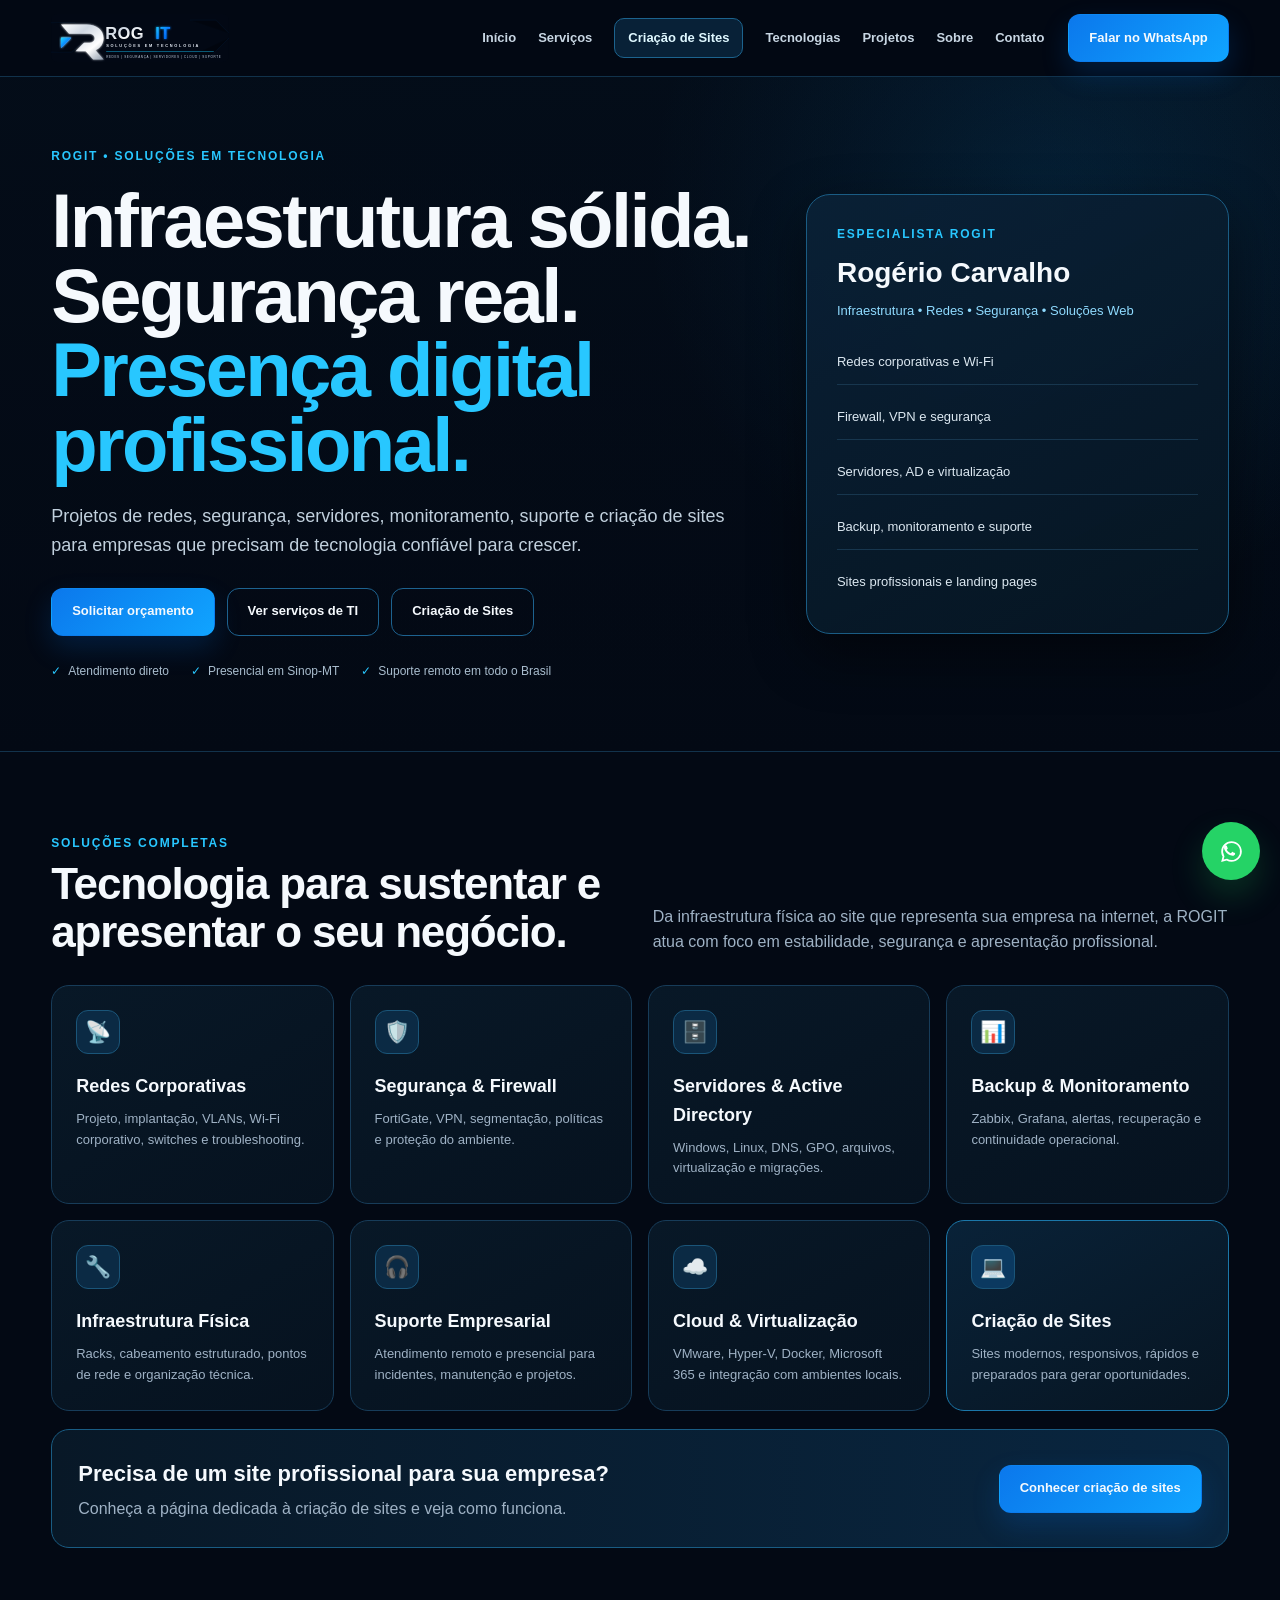
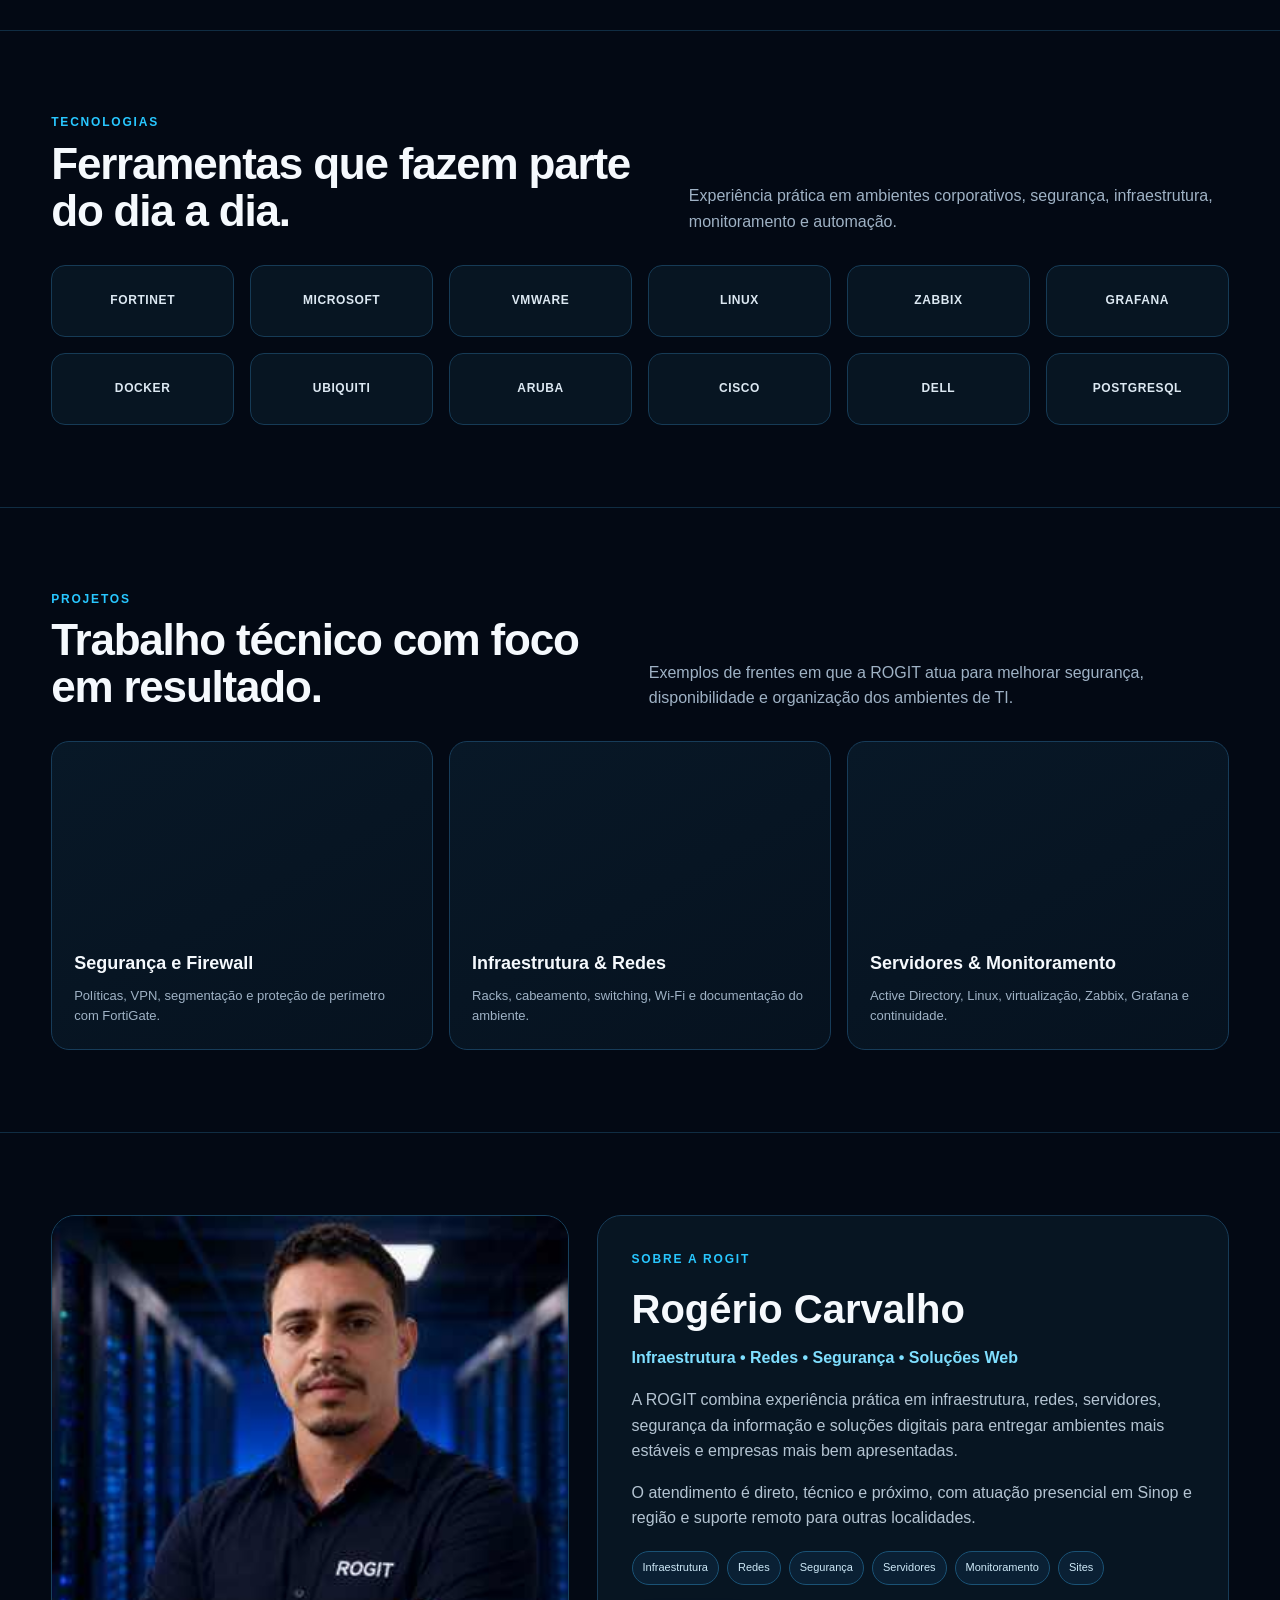
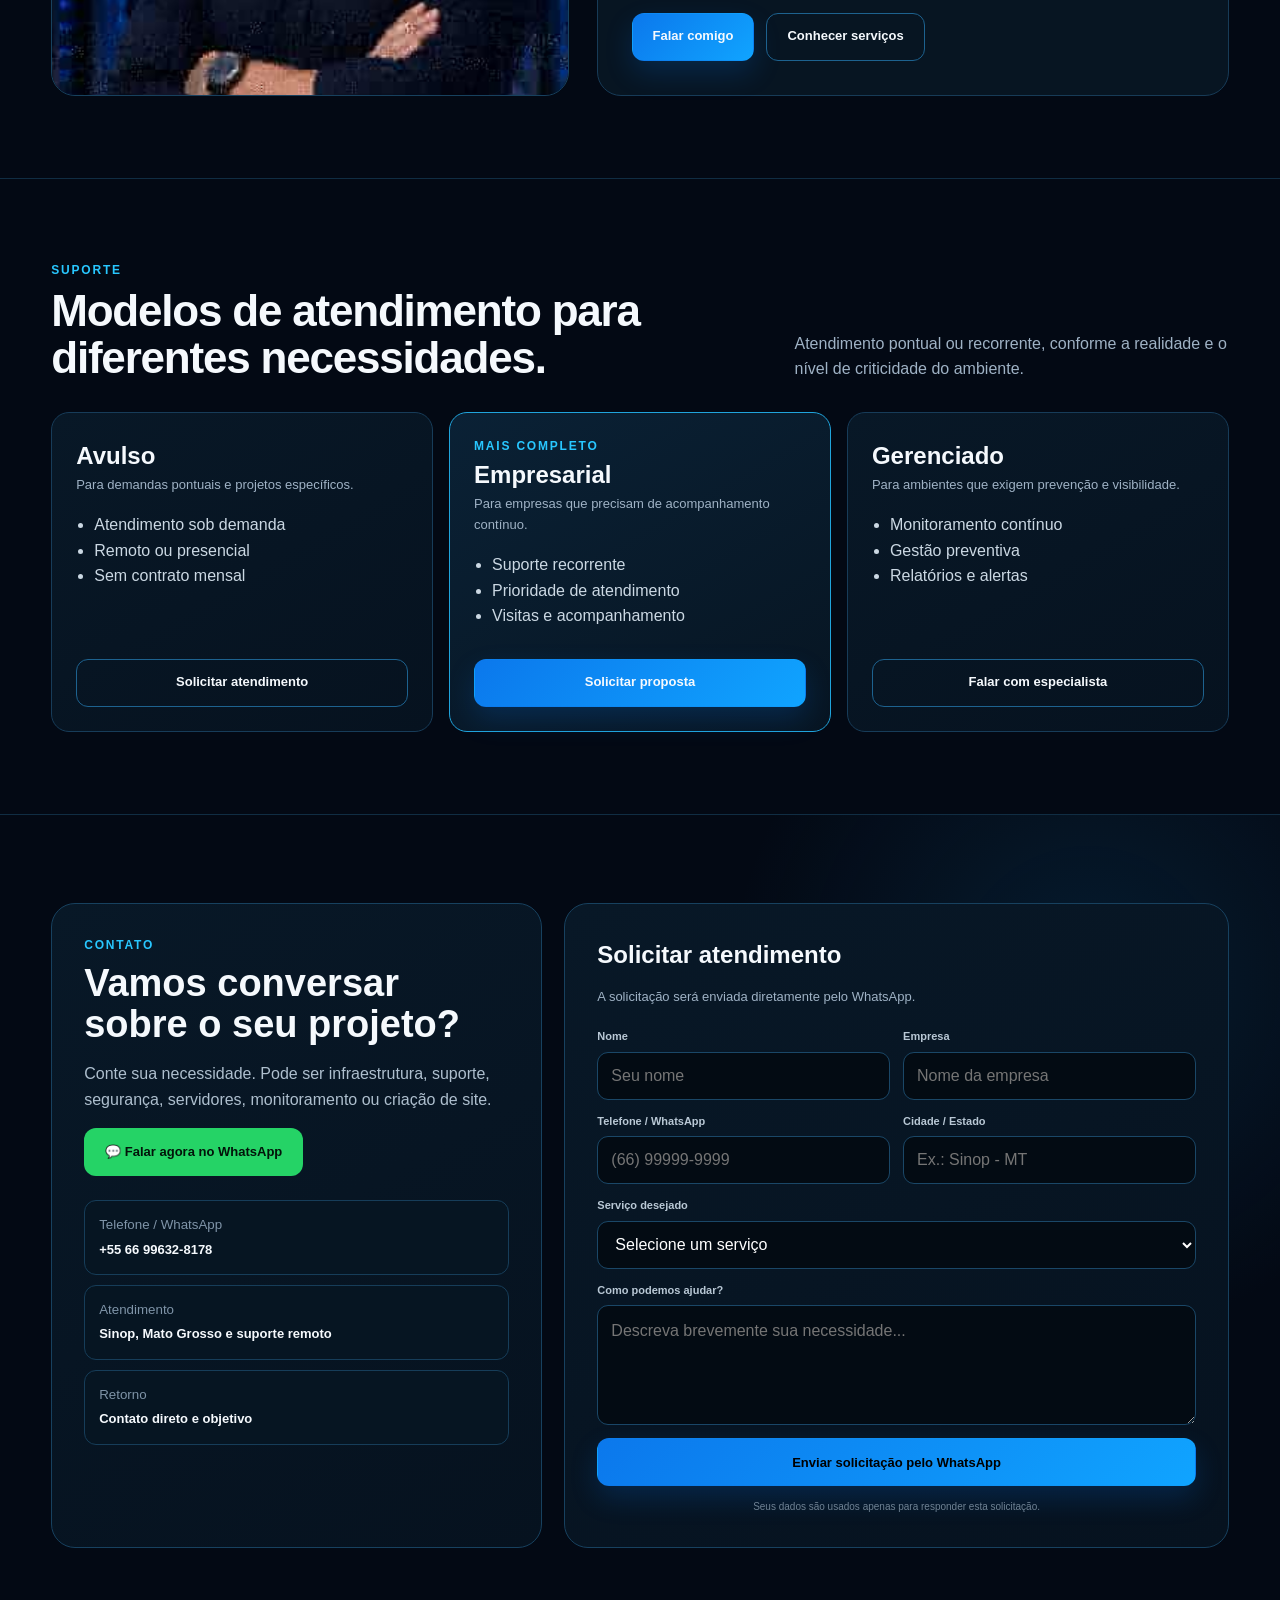
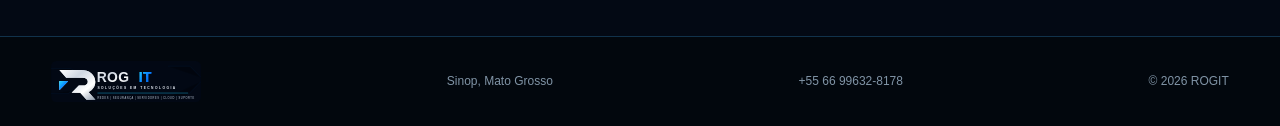
==== commit 3c7a5c4e: "Redesenhar página inicial com identidade visual coesa" ====
--- a/index.html
+++ b/index.html
@@ -1 +1,36 @@
-<!DOCTYPE html><html lang="pt-BR"><head><meta charset="UTF-8"><meta name="viewport" content="width=device-width,initial-scale=1,viewport-fit=cover"><title>Empresa de Infraestrutura de TI em Sinop MT | ROGIT</title><meta name="description" content="Empresa de infraestrutura de TI em Sinop-MT: redes, cabeamento estruturado, montagem de racks, pontos de rede, Wi-Fi corporativo, firewall, servidores, backup, monitoramento e suporte empresarial."><meta name="robots" content="index,follow"><link rel="canonical" href="https://rogit.com.br/"><meta property="og:title" content="Infraestrutura e Serviços de TI em Sinop | ROGIT"><meta property="og:description" content="Redes, infraestrutura física, segurança, servidores, backup, monitoramento, criação de sites e suporte de TI para empresas em Sinop e região."><meta property="og:url" content="https://rogit.com.br/"><meta property="og:type" content="website"><script type="application/ld+json">{"@context":"https://schema.org","@type":"ProfessionalService","name":"ROGIT - Soluções em Tecnologia","url":"https://rogit.com.br/","telephone":"+55 66 99632-8178","description":"Empresa de infraestrutura física de TI, redes, segurança, servidores, backup, monitoramento, criação de sites e suporte de TI em Sinop-MT.","areaServed":[{"@type":"City","name":"Sinop","containedInPlace":{"@type":"State","name":"Mato Grosso"}},{"@type":"City","name":"Sorriso"},{"@type":"City","name":"Lucas do Rio Verde"},{"@type":"City","name":"Cláudia"}],"serviceType":["Infraestrutura física de TI","Montagem e organização de racks","Cabeamento estruturado","Pontos de rede RJ45","Redes de computadores","Wi-Fi corporativo","Firewall FortiGate","Servidores Windows e Linux","Active Directory","Backup empresarial","Monitoramento Zabbix e Grafana","Criação de sites profissionais","Suporte técnico empresarial"]}</script><link rel="icon" href="./favicon.svg"><style>:root{--bg:#020914;--p:#061522;--l:#164568;--b:#087cff;--c:#16c9ff;--t:#f4f8fd;--m:#a8b8c8;--g:#25d366}*{box-sizing:border-box}body{margin:0;background:var(--bg);color:var(--t);font-family:Inter,Segoe UI,Arial,sans-serif;line-height:1.55}a{text-decoration:none;color:inherit}.w{width:min(1380px,94%);margin:auto}header{height:76px;position:sticky;top:0;z-index:50;background:#03101df7;border-bottom:1px solid #14456e}.nav{height:100%;display:flex;align-items:center;gap:28px;position:relative}.nav img{width:188px}.nav nav{margin-left:auto;display:flex;gap:24px;font-size:13px;align-items:center}.nav nav a{position:relative;transition:.2s ease}.nav nav a:hover{color:var(--c)}.nav nav a.sites-link{padding:9px 13px;border:1px solid #1679bd;border-radius:8px;background:#071c2d;color:#dff6ff;font-weight:800}.nav nav a.sites-link:hover{border-color:var(--c);background:#0a2940;box-shadow:0 0 22px #16c9ff1f}.btn{display:inline-flex;align-items:center;justify-content:center;padding:12px 18px;border-radius:7px;border:1px solid #168eea;font-weight:800;font-size:13px}.pri{background:linear-gradient(135deg,#087cff,#0b91ff)}.green{background:var(--g);border-color:var(--g);color:#031208}.menu{display:none;margin-left:auto;width:44px;height:44px;border:1px solid #1c5787;border-radius:7px;background:#061524;color:white;font-size:22px;cursor:pointer}.hero{position:relative;min-height:560px;overflow:hidden;border-bottom:1px solid var(--l)}.hero:before{content:"";position:absolute;inset:0;background:linear-gradient(90deg,#020914 0,#020914f2 26%,#02091455 55%,#020914c7 100%),url('https://images.pexels.com/photos/17323801/pexels-photo-17323801/free-photo-of-network-rack.jpeg?auto=compress&dpr=1&h=1100&w=1900') center/cover no-repeat}.hero .w{position:relative;z-index:2;display:grid;grid-template-columns:1.05fr .78fr .72fr;gap:30px;align-items:center;min-height:560px}.pill{display:inline-block;padding:7px 12px;border:1px solid #1581c1;border-radius:99px;color:var(--c);font-size:11px;font-weight:900}.hero h1{font-size:clamp(42px,4.6vw,64px);line-height:1.03;letter-spacing:-1.5px;margin:18px 0 10px}.hero h1 span{color:var(--c)}.sub{font-size:18px;font-weight:800}.hero p{max-width:620px;color:#c0cfdd;font-size:16px}.acts{display:flex;gap:14px;margin:26px 0;flex-wrap:wrap}.trust{display:flex;gap:24px;flex-wrap:wrap;font-size:12px}.visual{height:420px;border:1px solid #145b90;border-radius:18px;background:linear-gradient(#05233a33,#05233a33),url('https://images.pexels.com/photos/17489163/pexels-photo-17489163/free-photo-of-computer-server-in-data-center-room.jpeg?auto=compress&dpr=1&h=900&w=900') center/cover no-repeat;box-shadow:0 0 46px #087cff22}.profile{border:1px solid #1591cf;border-radius:16px;background:#071b2bf2;padding:26px}.profile h3{font-size:28px;margin:8px 0 2px}.ey{color:var(--c);font-size:11px;font-weight:900}.profile p{color:#75d8ff;font-size:13px}.list{display:grid;gap:10px}.list div:before{content:"✓";color:var(--c);margin-right:8px}.sec{padding:50px 0;border-bottom:1px solid #113451}.sec h2{font-size:26px;margin:0 0 20px}.services{display:grid;grid-template-columns:repeat(4,1fr);gap:14px}.svc{padding:18px 16px;border:1px solid #17496f;border-radius:10px;background:#071522;min-height:116px}.svc b{display:block;font-size:14px;margin:7px 0 4px}.svc small{color:var(--m)}a.svc{transition:.2s ease}a.svc:hover{border-color:#168eea;background:#082039;transform:translateY(-2px);box-shadow:0 12px 28px #0005}.sites-svc{border-color:#147dc2!important;background:linear-gradient(145deg,#071522,#08233a)!important}.sites-svc b{color:#8fe5ff}.tech{display:grid;grid-template-columns:repeat(6,1fr);gap:12px}.tech div{height:62px;background:#fff;color:#102033;border-radius:8px;display:grid;place-items:center;font-weight:900}.cases{display:grid;grid-template-columns:repeat(5,1fr);gap:16px}.case{border:1px solid #17496f;border-radius:12px;overflow:hidden;background:#061522}.art{height:120px;background-size:cover;background-position:center}.case:nth-child(1) .art{background-image:url('https://images.pexels.com/photos/17489156/pexels-photo-17489156/free-photo-of-computer-server-in-data-center-room.jpeg?auto=compress&dpr=1&h=750&w=1260')}.case:nth-child(2) .art{background-image:url('https://images.pexels.com/photos/17323801/pexels-photo-17323801/free-photo-of-network-rack.jpeg?auto=compress&dpr=1&h=750&w=1260')}.case:nth-child(3) .art{background-image:url('https://images.pexels.com/photos/17489163/pexels-photo-17489163/free-photo-of-computer-server-in-data-center-room.jpeg?auto=compress&dpr=1&h=750&w=1260')}.case:nth-child(4) .art{background-image:url('https://images.pexels.com/photos/17489156/pexels-photo-17489156/free-photo-of-computer-server-in-data-center-room.jpeg?auto=compress&dpr=1&h=750&w=1260');background-position:70% center}.case:nth-child(5) .art{background-image:url('https://images.pexels.com/photos/17323801/pexels-photo-17323801/free-photo-of-network-rack.jpeg?auto=compress&dpr=1&h=750&w=1260')}.cb{padding:16px}.cb b{font-size:15px}.cb p{font-size:12px;color:var(--m)}.lower{display:grid;grid-template-columns:1.55fr 1fr;gap:18px}.plans{display:grid;grid-template-columns:repeat(3,1fr);gap:14px}.plan{padding:22px;border:1px solid var(--l);border-radius:12px;background:#071522}.plan:nth-child(2){border-color:var(--c)}.plan ul{padding-left:18px;color:#dce8f4}.about{padding:0;border:1px solid var(--l);border-radius:12px;background:#061522;overflow:hidden;display:grid;grid-template-rows:220px auto;box-shadow:0 14px 34px #0004}.about-photo{position:relative;overflow:hidden;background:#03101d}.about-photo:after{content:"";position:absolute;inset:auto 0 0;height:45%;background:linear-gradient(transparent,#061522)}.about-photo img{display:block;width:100%;height:100%;object-fit:cover;object-position:center 24%}.about-copy{padding:22px 24px 25px}.about-copy h2{margin:5px 0 3px;font-size:27px}.about-role{color:#75d8ff!important;font-weight:700;font-size:13px;margin:0 0 14px!important}.about-copy p{color:#b8c8d7;margin:10px 0;font-size:13px}.about-tags{display:flex;gap:7px;flex-wrap:wrap;margin-top:16px}.about-tags span{padding:6px 9px;border:1px solid #17537d;border-radius:999px;color:#cde9fa;font-size:10px;background:#071a2a}.contact{padding:72px 0;background:radial-gradient(circle at 78% 42%,#0b3760 0,#061829 38%,#020914 78%);border-top:1px solid #164568}.contact-shell{display:grid;grid-template-columns:.82fr 1.35fr;gap:34px;align-items:stretch}.contact-card{position:relative;overflow:hidden;padding:34px;border:1px solid #176091;border-radius:18px;background:linear-gradient(145deg,#071b2c,#04101b);box-shadow:0 18px 50px #0008}.contact-card:after{content:"";position:absolute;width:230px;height:230px;border-radius:50%;right:-95px;bottom:-105px;background:#087cff20}.contact-card h2{font-size:36px;line-height:1.08;margin:8px 0 14px}.contact-card p{color:#b7c6d6;margin:0 0 24px}.contact-actions{display:grid;gap:12px;position:relative;z-index:2}.contact-actions .btn{width:100%;min-height:50px}.contact-meta{display:grid;gap:12px;margin-top:24px;position:relative;z-index:2}.meta-item{display:flex;gap:12px;align-items:center;padding:13px 14px;border:1px solid #164568;border-radius:10px;background:#061522}.meta-icon{width:36px;height:36px;border-radius:9px;display:grid;place-items:center;background:#082b4e;color:var(--c);font-weight:900}.meta-item small{display:block;color:var(--m);font-size:10px}.meta-item b{font-size:13px}.form-card{padding:30px;border:1px solid #164568;border-radius:18px;background:#061522;box-shadow:0 18px 50px #0006}.form-head{display:flex;justify-content:space-between;gap:20px;align-items:flex-start;margin-bottom:22px}.form-head h3{font-size:24px;margin:0}.form-head p{color:var(--m);font-size:12px;margin:5px 0 0}.form-badge{padding:6px 10px;border:1px solid #196b9f;border-radius:999px;color:#75d8ff;font-size:10px;font-weight:800;white-space:nowrap}.contact form{display:grid;grid-template-columns:repeat(2,1fr);gap:14px}.field{display:grid;gap:6px}.field.full{grid-column:1/-1}.field label{font-size:11px;color:#b8c8d7;font-weight:700}.contact input,.contact select,.contact textarea{width:100%;min-height:48px;border:1px solid #1a4d73;background:#030c15;color:#fff;border-radius:9px;padding:12px 13px;font:inherit;outline:none}.contact textarea{min-height:128px;resize:vertical}.contact input:focus,.contact select:focus,.contact textarea:focus{border-color:var(--c);box-shadow:0 0 0 3px #16c9ff12}.contact .send{grid-column:1/-1;min-height:52px;font-size:14px;margin-top:2px;gap:9px}.contact .send svg{width:21px;height:21px;fill:currentColor;flex:0 0 auto}.privacy{grid-column:1/-1;color:#7f92a6;font-size:10px;text-align:center;margin-top:-2px}footer{padding:18px 0;background:#02070d;border-top:1px solid #143d5d}.foot{display:flex;align-items:center;justify-content:space-between;gap:18px}.foot img{width:160px}.wa{position:fixed;right:20px;bottom:20px;width:60px;height:60px;border-radius:50%;display:grid;place-items:center;background:var(--g);z-index:100}.wa svg{width:34px;fill:#fff}@media(max-width:1200px){.services{grid-template-columns:repeat(4,1fr)}.cases{grid-template-columns:repeat(3,1fr)}}@media(max-width:1100px){.nav nav,.nav>.btn{display:none}.menu{display:block}.nav nav.open{display:flex;position:absolute;left:0;right:0;top:76px;margin:0;padding:16px;flex-direction:column;gap:0;background:#03101d;border:1px solid #14456e;border-top:0;box-shadow:0 16px 35px #0008}.nav nav.open a{padding:13px 10px;border-bottom:1px solid #12354f;width:100%}.nav nav.open a.sites-link{border:0;border-bottom:1px solid #12354f;border-radius:0;background:#08233a;color:#9ee9ff}.nav nav.open a:last-child{border-bottom:0}.hero .w{grid-template-columns:1fr 1fr}.visual{display:none}.services{grid-template-columns:repeat(3,1fr)}.tech{grid-template-columns:repeat(4,1fr)}.cases{grid-template-columns:repeat(2,1fr)}.lower,.contact-shell{grid-template-columns:1fr}.about{grid-template-columns:280px 1fr;grid-template-rows:auto}.about-photo{min-height:320px}.contact form{grid-template-columns:1fr 1fr}}@media(max-width:700px){.nav img{width:150px}.hero .w{grid-template-columns:1fr;min-height:auto}.hero{min-height:auto}.hero h1{font-size:40px}.acts{flex-direction:column}.acts .btn{width:100%}.profile{margin-bottom:32px}.services,.cases,.plans{grid-template-columns:1fr}.tech{grid-template-columns:repeat(2,1fr)}.about{grid-template-columns:1fr;grid-template-rows:270px auto}.about-photo{min-height:0}.about-photo img{object-position:center 20%}.contact{padding:52px 0}.contact-shell{display:flex!important;flex-direction:column!important;gap:18px!important;width:100%!important}.contact-card,.form-card{display:block!important;visibility:visible!important;opacity:1!important;width:100%!important;max-width:none!important}.form-card{order:2!important;margin-top:0!important;padding:22px!important}.contact-card{order:1!important;padding:22px!important}.contact-card h2{font-size:30px}.form-head{display:block!important;margin-bottom:18px!important}.form-head h3{display:block!important;font-size:24px!important}.form-head p{display:block!important}.form-badge{display:inline-block!important;margin-top:10px}.contact form{display:grid!important;grid-template-columns:1fr!important;gap:13px!important;width:100%!important}.field,.field.full,.contact .send,.privacy{display:grid!important;grid-column:1!important;width:100%!important}.contact input,.contact select,.contact textarea{display:block!important;width:100%!important;max-width:100%!important}.contact .send{display:flex!important}.foot{flex-direction:column;align-items:flex-start}}</style></head><body><header><div class="w nav"><a href="#inicio"><img src="./rogit-logo.svg?v=6" alt="ROGIT"></a><nav id="mainNav"><a href="#inicio">Início</a><a href="/servicos-ti-sinop.html">Serviços em Sinop</a><a class="sites-link" href="/sites/">Criação de Sites</a><a href="#tecnologias">Tecnologias</a><a href="#cases">Cases</a><a href="#planos">Planos</a><a href="#contato">Contato</a></nav><a class="btn pri" href="https://wa.me/5566996328178" target="_blank">Falar no WhatsApp</a><button class="menu" id="menuBtn" type="button" aria-label="Abrir menu" aria-expanded="false">☰</button></div></header><main><section class="hero" id="inicio"><div class="w"><div><span class="pill">ROGIT • SOLUÇÕES EM TECNOLOGIA</span><h1>Tecnologia segura para manter sua empresa <span>funcionando.</span></h1><div class="sub">Redes • Segurança • Servidores • Cloud • Sites • Suporte</div><p>Infraestrutura sólida, ambientes seguros e soluções digitais profissionais para o seu negócio crescer sem interrupções.</p><div class="acts"><a class="btn pri" href="https://wa.me/5566996328178?text=Olá%20ROGIT!%20Quero%20solicitar%20um%20orçamento." target="_blank">Solicitar orçamento</a><a class="btn" href="/sites/">Conhecer criação de sites</a><a class="btn" href="#contato">Falar por mensagem</a></div><div class="trust"><span>● Resposta rápida</span><span>● Atendimento confiável</span><span>● Atendimento presencial em Sinop-MT</span></div></div><div class="visual"></div><aside class="profile"><div class="ey">ESPECIALISTA EM INFRAESTRUTURA & SEGURANÇA</div><h3>Rogério Carvalho</h3><p>Infraestrutura • Redes • Segurança • Soluções Web</p><div class="list"><div>Redes e Firewall</div><div>Servidores e Virtualização</div><div>Segurança da Informação</div><div>Cloud e Backup</div><div>Criação de Sites</div><div>Suporte e Monitoramento</div></div></aside></div></section><section class="sec"><div class="w"><h2>Empresa de infraestrutura e serviços de TI em Sinop</h2><p style="color:#a8b8c8;max-width:850px">A ROGIT atende empresas de Sinop e região com projetos de redes, infraestrutura física, racks, cabeamento estruturado, pontos de rede, Wi-Fi corporativo, firewall, servidores, Active Directory, backup, monitoramento, criação de sites e suporte técnico especializado.</p><div class="acts"><a class="btn pri" href="/servicos-ti-sinop.html">Conheça os serviços de TI em Sinop</a><a class="btn" href="/sites/">Criação de Sites</a><a class="btn" href="/infraestrutura-ti-sinop.html">Infraestrutura de TI</a><a class="btn" href="/redes-computadores-sinop.html">Redes corporativas</a></div></div></section><section class="sec" id="servicos"><div class="w"><h2>Nossos Serviços</h2><div class="services"><div class="svc">📡<b>Redes Corporativas</b><small>Projeto, implantação e manutenção.</small></div><div class="svc">🛡<b>Segurança da Informação</b><small>Firewall, VPN e políticas.</small></div><div class="svc">🗄<b>Servidores e AD</b><small>Windows, Linux e Active Directory.</small></div><div class="svc">VM<b>Virtualização</b><small>VMware, Hyper-V e migrações.</small></div><div class="svc">☁<b>Cloud & Backup</b><small>Backup e recuperação de dados.</small></div><div class="svc">🎧<b>Suporte Técnico</b><small>Remoto e presencial.</small></div><a class="svc" href="/infraestrutura-ti-sinop.html"><span>🔧</span><b>Infraestrutura Física</b><small>Racks, cabeamento estruturado, pontos de rede e organização.</small></a><a class="svc sites-svc" href="/sites/"><span>💻</span><b>Criação de Sites</b><small>Sites profissionais, responsivos, rápidos e preparados para gerar oportunidades.</small></a></div></div></section><section class="sec" id="tecnologias"><div class="w"><h2>Tecnologias</h2><div class="tech"><div>FORTINET</div><div>MICROSOFT</div><div>VMWARE</div><div>LINUX</div><div>ZABBIX</div><div>GRAFANA</div><div>DOCKER</div><div>UBIQUITI</div><div>ARUBA</div><div>CISCO</div><div>DELL</div><div>POSTGRESQL</div></div></div></section><section class="sec" id="cases"><div class="w"><h2>Cases e Projetos</h2><div class="cases"><div class="case"><div class="art"></div><div class="cb"><b>Implantação FortiGate</b><p>Firewall corporativo, VPN e políticas de segurança.</p></div></div><div class="case"><div class="art"></div><div class="cb"><b>Servidores e AD</b><p>Migração, GPO, DNS e disponibilidade.</p></div></div><div class="case"><div class="art"></div><div class="cb"><b>Monitoramento</b><p>Zabbix e Grafana para disponibilidade e alertas.</p></div></div><div class="case"><div class="art"></div><div class="cb"><b>Virtualização</b><p>VMware e consolidação de servidores.</p></div></div><a class="case" href="/infraestrutura-ti-sinop.html"><div class="art"></div><div class="cb"><b>Infraestrutura Física</b><p>Montagem e organização de racks, cabeamento estruturado, pontos de rede, patch panels e identificação.</p></div></a></div></div></section><section class="sec" id="planos"><div class="w lower"><div><h2>Planos de Suporte</h2><div class="plans"><div class="plan"><h3>Avulso</h3><ul><li>Atendimento pontual</li><li>Suporte remoto/presencial</li><li>Sem contrato</li></ul><a class="btn" href="https://wa.me/5566996328178" target="_blank">Solicitar agora</a></div><div class="plan"><h3>Empresarial</h3><ul><li>Suporte contínuo</li><li>Visitas agendadas</li><li>Prioridade no atendimento</li></ul><a class="btn pri" href="https://wa.me/5566996328178" target="_blank">Quero uma proposta</a></div><div class="plan"><h3>Gerenciado</h3><ul><li>Monitoramento contínuo</li><li>Gestão preventiva</li><li>Relatórios e alertas</li></ul><a class="btn" href="https://wa.me/5566996328178" target="_blank">Falar com especialista</a></div></div></div><aside class="about"><div class="about-photo"><img src="./images/rogerio-carvalho.svg?v=1" alt="Rogério Carvalho, especialista em infraestrutura, redes e segurança da ROGIT" loading="lazy"></div><div class="about-copy"><div class="ey">SOBRE A ROGIT</div><h2>Rogério Carvalho</h2><p class="about-role">Especialista em Infraestrutura, Redes, Segurança e Soluções Web</p><p>A ROGIT une experiência prática em infraestrutura, redes, servidores, segurança da informação e soluções digitais para ajudar empresas a manter ambientes estáveis, seguros e profissionais.</p><p>Atendimento próximo, com diagnóstico técnico e soluções adequadas à realidade de cada empresa em Sinop e região, além de suporte remoto para todo o Brasil.</p><div class="about-tags"><span>Infraestrutura</span><span>Redes</span><span>Segurança</span><span>Servidores</span><span>Sites</span></div></div></aside></div></section><section class="contact" id="contato"><div class="w contact-shell"><aside class="contact-card"><div class="ey">CONTATO RÁPIDO</div><h2>Vamos conversar sobre seu projeto?</h2><p>Conte sua necessidade e eu retorno com uma orientação inicial e o melhor caminho para infraestrutura, suporte ou criação do seu site.</p><div class="contact-actions"><a class="btn green" href="https://wa.me/5566996328178" target="_blank">💬 Falar agora no WhatsApp</a></div><div class="contact-meta"><div class="meta-item"><div class="meta-icon">☎</div><div><small>Telefone / WhatsApp</small><b>+55 66 99632-8178</b></div></div><div class="meta-item"><div class="meta-icon">⌖</div><div><small>Atendimento</small><b>Mato Grosso e todo o Brasil</b></div></div><div class="meta-item"><div class="meta-icon">⚡</div><div><small>Retorno</small><b>Atendimento rápido e direto</b></div></div></div></aside><div class="form-card"><div class="form-head"><div><h3>Solicitar atendimento</h3><p>Preencha os dados abaixo. A solicitação será enviada diretamente pelo WhatsApp.</p></div><span class="form-badge">🔒 Contato direto</span></div><form onsubmit="sendContact(event)"><div class="field"><label>Nome</label><input id="cnome" placeholder="Seu nome" required></div><div class="field"><label>Empresa</label><input id="cempresa" placeholder="Nome da empresa (opcional)"></div><div class="field"><label>Telefone / WhatsApp</label><input id="ctel" placeholder="(66) 99999-9999" required></div><div class="field"><label>Cidade / Estado</label><input id="ccidade" placeholder="Ex.: Sinop - MT"></div><div class="field full"><label>Serviço desejado</label><select id="cservico"><option>Selecione um serviço</option><option>Criação de Sites Profissionais</option><option>Infraestrutura Física / Rack / Cabeamento</option><option>Redes / Infraestrutura</option><option>Firewall / Segurança</option><option>Servidores / Active Directory</option><option>Virtualização</option><option>Monitoramento</option><option>Cloud / Backup</option><option>Suporte Técnico</option></select></div><div class="field full"><label>Como podemos ajudar?</label><textarea id="msg" placeholder="Descreva brevemente o problema, projeto ou necessidade..."></textarea></div><button class="btn pri send" type="submit"><svg viewBox="0 0 32 32" aria-hidden="true"><path d="M19.11 17.29c-.28-.14-1.65-.81-1.9-.9-.26-.1-.45-.14-.64.14-.19.28-.73.9-.9 1.08-.16.19-.33.21-.61.07-.28-.14-1.18-.43-2.24-1.39-.83-.74-1.39-1.65-1.55-1.93-.16-.28-.02-.43.12-.57.13-.13.28-.33.42-.49.14-.16.19-.28.28-.47.09-.19.05-.35-.02-.49-.07-.14-.64-1.53-.87-2.1-.23-.55-.46-.48-.64-.49h-.54c-.19 0-.49.07-.75.35-.26.28-.99.97-.99 2.36s1.01 2.73 1.15 2.92c.14.19 1.99 3.04 4.82 4.26.67.29 1.2.46 1.61.59.68.21 1.29.18 1.78.11.54-.08 1.65-.68 1.88-1.33.23-.66.23-1.22.16-1.33-.07-.12-.26-.19-.54-.33zM16.03 5.33c-5.86 0-10.62 4.76-10.62 10.62 0 1.87.49 3.7 1.42 5.31l-1.51 5.51 5.64-1.48a10.6 10.6 0 0 0 5.07 1.29h.01c5.86 0 10.62-4.76 10.62-10.62S21.89 5.33 16.03 5.33zm0 19.46a8.8 8.8 0 0 1-4.49-1.23l-.32-.19-3.35.88.89-3.26-.21-.34a8.82 8.82 0 1 1 7.48 4.14z"/></svg><span>Enviar solicitação pelo WhatsApp</span></button><div class="privacy">Seus dados são usados apenas para responder esta solicitação.</div></form></div></div></section></main><footer><div class="w foot"><img src="./rogit-logo.svg?v=6" alt="ROGIT"><span>Sinop, Mato Grosso</span><span>+55 66 99632-8178</span><span>© 2026 ROGIT</span></div></footer><a class="wa" href="https://wa.me/5566996328178" target="_blank"><svg viewBox="0 0 32 32"><path d="M19.11 17.29c-.28-.14-1.65-.81-1.9-.9-.26-.1-.45-.14-.64.14-.19.28-.73.9-.9 1.08-.16.19-.33.21-.61.07-.28-.14-1.18-.43-2.24-1.39-.83-.74-1.39-1.65-1.55-1.93-.16-.28-.02-.43.12-.57.13-.13.28-.33.42-.49.14-.16.19-.28.28-.47.09-.19.05-.35-.02-.49-.07-.14-.64-1.53-.87-2.1-.23-.55-.46-.48-.64-.49h-.54c-.19 0-.49.07-.75.35-.26.28-.99.97-.99 2.36s1.01 2.73 1.15 2.92c.14.19 1.99 3.04 4.82 4.26.67.29 1.2.46 1.61.59.68.21 1.29.18 1.78.11.54-.08 1.65-.68 1.88-1.33.23-.66.23-1.22.16-1.33-.07-.12-.26-.19-.54-.33zM16.03 5.33c-5.86 0-10.62 4.76-10.62 10.62 0 1.87.49 3.7 1.42 5.31l-1.51 5.51 5.64-1.48a10.6 10.6 0 0 0 5.07 1.29h.01c5.86 0 10.62-4.76 10.62-10.62S21.89 5.33 16.03 5.33zm0 19.46a8.8 8.8 0 0 1-4.49-1.23l-.32-.19-3.35.88.89-3.26-.21-.34a8.82 8.82 0 1 1 7.48 4.14z"/></svg></a><script>function sendContact(e){e.preventDefault();const t='Olá ROGIT! Meu nome é '+document.getElementById('cnome').value+'. Serviço: '+document.getElementById('cservico').value+'. '+document.getElementById('msg').value;window.open('https://wa.me/5566996328178?text='+encodeURIComponent(t),'_blank')}const menuBtn=document.getElementById('menuBtn');const mainNav=document.getElementById('mainNav');menuBtn.addEventListener('click',function(){const open=mainNav.classList.toggle('open');menuBtn.setAttribute('aria-expanded',open?'true':'false');menuBtn.textContent=open?'✕':'☰'});mainNav.querySelectorAll('a').forEach(a=>a.addEventListener('click',()=>{mainNav.classList.remove('open');menuBtn.setAttribute('aria-expanded','false');menuBtn.textContent='☰'}));</script></body></html>+<!DOCTYPE html>
+<html lang="pt-BR">
+<head>
+<meta charset="UTF-8">
+<meta name="viewport" content="width=device-width,initial-scale=1,viewport-fit=cover">
+<title>Empresa de Infraestrutura de TI em Sinop MT | ROGIT</title>
+<meta name="description" content="Empresa de infraestrutura de TI em Sinop-MT: redes, cabeamento estruturado, Wi-Fi corporativo, firewall, servidores, backup, monitoramento, criação de sites e suporte empresarial.">
+<meta name="robots" content="index,follow,max-image-preview:large">
+<link rel="canonical" href="https://rogit.com.br/">
+<meta property="og:title" content="Infraestrutura, Segurança e Soluções Digitais em Sinop | ROGIT">
+<meta property="og:description" content="Redes, segurança, servidores, backup, monitoramento, suporte e criação de sites para empresas em Sinop e região.">
+<meta property="og:url" content="https://rogit.com.br/">
+<meta property="og:type" content="website">
+<meta property="og:site_name" content="ROGIT">
+<link rel="icon" href="./favicon.svg">
+<script type="application/ld+json">{"@context":"https://schema.org","@type":"ProfessionalService","name":"ROGIT - Soluções em Tecnologia","url":"https://rogit.com.br/","telephone":"+55 66 99632-8178","description":"Infraestrutura de TI, redes, segurança, servidores, backup, monitoramento, criação de sites e suporte empresarial em Sinop-MT.","areaServed":[{"@type":"City","name":"Sinop","containedInPlace":{"@type":"State","name":"Mato Grosso"}},{"@type":"State","name":"Mato Grosso"}],"serviceType":["Infraestrutura de TI","Redes corporativas","Firewall FortiGate","Servidores Windows e Linux","Active Directory","Backup empresarial","Monitoramento Zabbix e Grafana","Criação de sites profissionais","Suporte técnico empresarial"]}</script>
+<style>
+:root{--bg:#030914;--bg2:#06111e;--card:#081827;--card2:#0b1d2f;--line:#173a57;--line2:#245f88;--blue:#0b84ff;--cyan:#28c7ff;--text:#f5f9fd;--muted:#9fb2c5;--green:#25d366;--r:18px;--shadow:0 20px 55px #0007}*{box-sizing:border-box}html{scroll-behavior:smooth}body{margin:0;background:var(--bg);color:var(--text);font-family:Inter,Segoe UI,Arial,sans-serif;line-height:1.6;-webkit-font-smoothing:antialiased}a{text-decoration:none;color:inherit}.wrap{width:min(1180px,92%);margin:auto}.ey{color:var(--cyan);font-size:12px;font-weight:900;letter-spacing:1.8px;text-transform:uppercase}.muted{color:var(--muted)}header{position:sticky;top:0;z-index:100;background:#030914e8;border-bottom:1px solid #11324b;backdrop-filter:blur(14px)}.nav{height:76px;display:flex;align-items:center;gap:24px}.nav img{width:178px;display:block}.nav nav{margin-left:auto;display:flex;gap:22px;align-items:center;font-size:13px;font-weight:700}.nav nav a{color:#c8d6e3}.nav nav a:hover{color:#fff}.nav .sites{padding:9px 13px;border:1px solid #1c638e;border-radius:10px;color:#dff8ff;background:#082137}.menu{display:none;margin-left:auto;width:44px;height:44px;border:1px solid #1b4d70;border-radius:10px;background:#071726;color:#fff;font-size:20px}.btn{display:inline-flex;align-items:center;justify-content:center;gap:9px;min-height:48px;padding:0 20px;border:1px solid #1d628f;border-radius:12px;font-weight:800;font-size:13px;transition:.2s ease}.btn:hover{transform:translateY(-2px);border-color:#28baf7}.primary{background:linear-gradient(135deg,#0b78ec,#10a4ff);border-color:transparent;box-shadow:0 12px 28px #087cff2d}.green{background:var(--green);border-color:transparent;color:#03130a}.hero{position:relative;overflow:hidden;background:radial-gradient(circle at 82% 20%,#0a66a044,transparent 34%),linear-gradient(180deg,#04101d,#030914);border-bottom:1px solid #12324b}.hero:before{content:"";position:absolute;inset:0;background:linear-gradient(90deg,#030914 0,#030914e8 48%,#03091433),url('https://images.pexels.com/photos/17323801/pexels-photo-17323801/free-photo-of-network-rack.jpeg?auto=compress&dpr=1&h=1100&w=1900') center/cover no-repeat;opacity:.5}.hero-inner{position:relative;z-index:2;min-height:620px;display:grid;grid-template-columns:1.25fr .75fr;gap:50px;align-items:center}.hero-copy{padding:70px 0}.hero h1{font-size:clamp(46px,6vw,76px);line-height:.98;letter-spacing:-2.6px;margin:18px 0 20px;max-width:820px}.hero h1 span{color:var(--cyan)}.hero p{font-size:18px;color:#c1d0dd;max-width:720px;margin:0}.actions{display:flex;gap:12px;flex-wrap:wrap;margin-top:28px}.trust{display:flex;gap:22px;flex-wrap:wrap;margin-top:26px;color:#a9bdce;font-size:12px}.trust span:before{content:"✓";color:var(--cyan);margin-right:7px}.hero-card{border:1px solid #1a5c84;background:linear-gradient(150deg,#0a2137e8,#061522f5);border-radius:24px;padding:30px;box-shadow:var(--shadow)}.hero-card h3{font-size:28px;margin:7px 0 5px}.hero-card p{font-size:13px;color:#8fdbff}.hero-list{display:grid;gap:11px;margin-top:20px}.hero-list div{padding:11px 0;border-bottom:1px solid #17364e;color:#dce8f1;font-size:13px}.hero-list div:last-child{border-bottom:0}.section{padding:82px 0;border-bottom:1px solid #102d43}.section-head{display:flex;justify-content:space-between;gap:30px;align-items:end;margin-bottom:30px}.section-head h2{font-size:clamp(30px,4vw,44px);line-height:1.08;letter-spacing:-1.2px;margin:7px 0 0}.section-head p{max-width:580px;color:var(--muted);margin:0}.grid{display:grid;gap:16px}.services{grid-template-columns:repeat(4,1fr)}.card{border:1px solid #173c59;background:linear-gradient(150deg,#081827,#06121f);border-radius:var(--r);padding:24px;min-height:190px;transition:.2s ease}.card:hover{transform:translateY(-3px);border-color:#246d98;background:linear-gradient(150deg,#0a1d30,#071522)}.icon{width:44px;height:44px;border-radius:12px;display:grid;place-items:center;background:#0b2a44;border:1px solid #1a5579;font-size:21px;margin-bottom:18px}.card h3{font-size:18px;margin:0 0 8px}.card p{color:var(--muted);font-size:13px;margin:0}.sites-card{border-color:#1b77a9;background:linear-gradient(150deg,#092238,#071522)}.sites-card .icon{background:#0b3960}.wide-cta{margin-top:18px;padding:26px;border:1px solid #195c83;border-radius:var(--r);background:linear-gradient(90deg,#081827,#092640);display:flex;align-items:center;justify-content:space-between;gap:24px}.wide-cta h3{margin:0 0 5px;font-size:22px}.wide-cta p{margin:0;color:var(--muted)}.techs{grid-template-columns:repeat(6,1fr)}.tech{height:72px;display:grid;place-items:center;border:1px solid #163b56;background:#071522;border-radius:14px;color:#dce8f2;font-size:12px;font-weight:900;letter-spacing:.6px}.cases{grid-template-columns:repeat(3,1fr)}.case{padding:0;overflow:hidden}.case-media{height:185px;background:center/cover no-repeat}.case:nth-child(1) .case-media{background-image:url('https://images.pexels.com/photos/17489156/pexels-photo-17489156/free-photo-of-computer-server-in-data-center-room.jpeg?auto=compress&dpr=1&h=750&w=1260')}.case:nth-child(2) .case-media{background-image:url('https://images.pexels.com/photos/17323801/pexels-photo-17323801/free-photo-of-network-rack.jpeg?auto=compress&dpr=1&h=750&w=1260')}.case:nth-child(3) .case-media{background-image:url('https://images.pexels.com/photos/17489163/pexels-photo-17489163/free-photo-of-computer-server-in-data-center-room.jpeg?auto=compress&dpr=1&h=750&w=1260')}.case-copy{padding:22px}.about-grid{display:grid;grid-template-columns:.9fr 1.1fr;gap:28px;align-items:stretch}.portrait{border:1px solid #17415e;border-radius:24px;overflow:hidden;background:#071522;min-height:460px}.portrait img{width:100%;height:100%;object-fit:cover;display:block}.about-copy{border:1px solid #173b57;border-radius:24px;background:#071522;padding:34px}.about-copy h2{font-size:40px;margin:8px 0 4px}.about-copy .role{color:#7fdfff;font-weight:800}.about-copy p{color:#b4c4d2}.tags{display:flex;gap:8px;flex-wrap:wrap;margin-top:20px}.tag{padding:7px 10px;border:1px solid #1a5275;border-radius:999px;background:#0a2034;color:#cde8f7;font-size:11px}.plans{grid-template-columns:repeat(3,1fr)}.plan{min-height:320px;display:flex;flex-direction:column}.plan.featured{border-color:#20a4dc;background:linear-gradient(150deg,#0a2135,#071522)}.plan h3{font-size:24px;margin:0}.plan ul{padding-left:18px;color:#cbd8e3}.plan .btn{margin-top:auto}.contact{padding:88px 0;background:radial-gradient(circle at 85% 20%,#0d4e7844,transparent 28%),#030914}.contact-grid{display:grid;grid-template-columns:.85fr 1.15fr;gap:22px}.contact-info,.form{border:1px solid #17415f;border-radius:24px;background:linear-gradient(150deg,#081827,#06121f);padding:32px}.contact-info h2{font-size:38px;line-height:1.08;margin:8px 0 14px}.contact-info p{color:#aebfce}.meta{display:grid;gap:10px;margin-top:24px}.meta div{padding:13px 14px;border:1px solid #163d59;border-radius:12px;background:#061522}.meta small{display:block;color:#7f94a8}.meta b{font-size:13px}.form h3{font-size:24px;margin:0}.form p{color:var(--muted);font-size:13px}.form form{display:grid;grid-template-columns:1fr 1fr;gap:13px;margin-top:20px}.field{display:grid;gap:6px}.field.full{grid-column:1/-1}.field label{font-size:11px;color:#b9c8d5;font-weight:800}.field input,.field select,.field textarea{width:100%;border:1px solid #1a4767;background:#030b13;color:#fff;border-radius:11px;padding:12px 13px;font:inherit;outline:none}.field input,.field select{height:48px}.field textarea{min-height:120px;resize:vertical}.field input:focus,.field select:focus,.field textarea:focus{border-color:var(--cyan);box-shadow:0 0 0 3px #16c9ff12}.send{grid-column:1/-1}.privacy{grid-column:1/-1;text-align:center;color:#6f8294;font-size:10px}footer{border-top:1px solid #11324b;background:#02070d;padding:24px 0}.foot{display:flex;align-items:center;justify-content:space-between;gap:18px;color:#8094a6;font-size:12px}.foot img{width:150px}.wa{position:fixed;right:20px;bottom:20px;width:58px;height:58px;border-radius:50%;display:grid;place-items:center;background:var(--green);box-shadow:0 16px 34px #25d36633;z-index:120}.wa svg{width:31px;fill:#fff}@media(max-width:1050px){.nav nav,.nav>.btn{display:none}.menu{display:block}.nav nav.open{display:flex;position:absolute;left:4%;right:4%;top:76px;flex-direction:column;align-items:stretch;gap:0;background:#061522;border:1px solid #17415f;border-radius:0 0 16px 16px;padding:10px;box-shadow:var(--shadow)}.nav nav.open a{padding:12px;border-bottom:1px solid #12354f}.nav nav.open a:last-child{border-bottom:0}.hero-inner{grid-template-columns:1fr}.hero-card{margin-bottom:50px}.services{grid-template-columns:repeat(2,1fr)}.techs{grid-template-columns:repeat(4,1fr)}.cases{grid-template-columns:1fr 1fr}.about-grid,.contact-grid{grid-template-columns:1fr}.portrait{min-height:360px}.plans{grid-template-columns:1fr}}@media(max-width:680px){.wrap{width:min(92%,640px)}.nav img{width:148px}.hero-inner{min-height:auto}.hero-copy{padding:60px 0 24px}.hero h1{font-size:44px;letter-spacing:-1.7px}.hero p{font-size:16px}.actions{flex-direction:column}.actions .btn{width:100%}.hero-card{padding:23px}.section{padding:58px 0}.section-head{display:block}.section-head p{margin-top:12px}.services,.cases{grid-template-columns:1fr}.techs{grid-template-columns:1fr 1fr}.wide-cta{align-items:flex-start;flex-direction:column}.about-copy{padding:24px}.about-copy h2{font-size:32px}.portrait{min-height:300px}.contact{padding:60px 0}.contact-info,.form{padding:23px}.form form{grid-template-columns:1fr}.field.full,.send,.privacy{grid-column:1}.foot{flex-direction:column;align-items:flex-start}}
+</style>
+</head>
+<body>
+<header><div class="wrap nav"><a href="#inicio"><img src="./rogit-logo.svg?v=6" alt="ROGIT"></a><nav id="mainNav"><a href="#inicio">Início</a><a href="#servicos">Serviços</a><a class="sites" href="/sites/">Criação de Sites</a><a href="#tecnologias">Tecnologias</a><a href="#cases">Projetos</a><a href="#sobre">Sobre</a><a href="#contato">Contato</a></nav><a class="btn primary" href="https://wa.me/5566996328178" target="_blank">Falar no WhatsApp</a><button class="menu" id="menuBtn" aria-label="Abrir menu">☰</button></div></header>
+<main>
+<section class="hero" id="inicio"><div class="wrap hero-inner"><div class="hero-copy"><div class="ey">ROGIT • SOLUÇÕES EM TECNOLOGIA</div><h1>Infraestrutura sólida. Segurança real. <span>Presença digital profissional.</span></h1><p>Projetos de redes, segurança, servidores, monitoramento, suporte e criação de sites para empresas que precisam de tecnologia confiável para crescer.</p><div class="actions"><a class="btn primary" href="https://wa.me/5566996328178?text=Olá%20ROGIT!%20Quero%20solicitar%20um%20orçamento." target="_blank">Solicitar orçamento</a><a class="btn" href="/servicos-ti-sinop.html">Ver serviços de TI</a><a class="btn" href="/sites/">Criação de Sites</a></div><div class="trust"><span>Atendimento direto</span><span>Presencial em Sinop-MT</span><span>Suporte remoto em todo o Brasil</span></div></div><aside class="hero-card"><div class="ey">ESPECIALISTA ROGIT</div><h3>Rogério Carvalho</h3><p>Infraestrutura • Redes • Segurança • Soluções Web</p><div class="hero-list"><div>Redes corporativas e Wi-Fi</div><div>Firewall, VPN e segurança</div><div>Servidores, AD e virtualização</div><div>Backup, monitoramento e suporte</div><div>Sites profissionais e landing pages</div></div></aside></div></section>
+<section class="section" id="servicos"><div class="wrap"><div class="section-head"><div><div class="ey">SOLUÇÕES COMPLETAS</div><h2>Tecnologia para sustentar e apresentar o seu negócio.</h2></div><p>Da infraestrutura física ao site que representa sua empresa na internet, a ROGIT atua com foco em estabilidade, segurança e apresentação profissional.</p></div><div class="grid services"><a class="card" href="/redes-computadores-sinop.html"><div class="icon">📡</div><h3>Redes Corporativas</h3><p>Projeto, implantação, VLANs, Wi-Fi corporativo, switches e troubleshooting.</p></a><a class="card" href="/firewall-seguranca-sinop.html"><div class="icon">🛡️</div><h3>Segurança & Firewall</h3><p>FortiGate, VPN, segmentação, políticas e proteção do ambiente.</p></a><a class="card" href="/servidores-active-directory-sinop.html"><div class="icon">🗄️</div><h3>Servidores & Active Directory</h3><p>Windows, Linux, DNS, GPO, arquivos, virtualização e migrações.</p></a><a class="card" href="/backup-monitoramento-sinop.html"><div class="icon">📊</div><h3>Backup & Monitoramento</h3><p>Zabbix, Grafana, alertas, recuperação e continuidade operacional.</p></a><a class="card" href="/infraestrutura-ti-sinop.html"><div class="icon">🔧</div><h3>Infraestrutura Física</h3><p>Racks, cabeamento estruturado, pontos de rede e organização técnica.</p></a><a class="card" href="/suporte-ti-empresarial-sinop.html"><div class="icon">🎧</div><h3>Suporte Empresarial</h3><p>Atendimento remoto e presencial para incidentes, manutenção e projetos.</p></a><a class="card" href="/servicos-ti-sinop.html"><div class="icon">☁️</div><h3>Cloud & Virtualização</h3><p>VMware, Hyper-V, Docker, Microsoft 365 e integração com ambientes locais.</p></a><a class="card sites-card" href="/sites/"><div class="icon">💻</div><h3>Criação de Sites</h3><p>Sites modernos, responsivos, rápidos e preparados para gerar oportunidades.</p></a></div><div class="wide-cta"><div><h3>Precisa de um site profissional para sua empresa?</h3><p>Conheça a página dedicada à criação de sites e veja como funciona.</p></div><a class="btn primary" href="/sites/">Conhecer criação de sites</a></div></div></section>
+<section class="section" id="tecnologias"><div class="wrap"><div class="section-head"><div><div class="ey">TECNOLOGIAS</div><h2>Ferramentas que fazem parte do dia a dia.</h2></div><p>Experiência prática em ambientes corporativos, segurança, infraestrutura, monitoramento e automação.</p></div><div class="grid techs"><div class="tech">FORTINET</div><div class="tech">MICROSOFT</div><div class="tech">VMWARE</div><div class="tech">LINUX</div><div class="tech">ZABBIX</div><div class="tech">GRAFANA</div><div class="tech">DOCKER</div><div class="tech">UBIQUITI</div><div class="tech">ARUBA</div><div class="tech">CISCO</div><div class="tech">DELL</div><div class="tech">POSTGRESQL</div></div></div></section>
+<section class="section" id="cases"><div class="wrap"><div class="section-head"><div><div class="ey">PROJETOS</div><h2>Trabalho técnico com foco em resultado.</h2></div><p>Exemplos de frentes em que a ROGIT atua para melhorar segurança, disponibilidade e organização dos ambientes de TI.</p></div><div class="grid cases"><article class="card case"><div class="case-media"></div><div class="case-copy"><h3>Segurança e Firewall</h3><p>Políticas, VPN, segmentação e proteção de perímetro com FortiGate.</p></div></article><article class="card case"><div class="case-media"></div><div class="case-copy"><h3>Infraestrutura & Redes</h3><p>Racks, cabeamento, switching, Wi-Fi e documentação do ambiente.</p></div></article><article class="card case"><div class="case-media"></div><div class="case-copy"><h3>Servidores & Monitoramento</h3><p>Active Directory, Linux, virtualização, Zabbix, Grafana e continuidade.</p></div></article></div></div></section>
+<section class="section" id="sobre"><div class="wrap about-grid"><div class="portrait"><img src="./images/rogerio-carvalho.svg?v=1" alt="Rogério Carvalho, especialista da ROGIT" loading="lazy"></div><div class="about-copy"><div class="ey">SOBRE A ROGIT</div><h2>Rogério Carvalho</h2><div class="role">Infraestrutura • Redes • Segurança • Soluções Web</div><p>A ROGIT combina experiência prática em infraestrutura, redes, servidores, segurança da informação e soluções digitais para entregar ambientes mais estáveis e empresas mais bem apresentadas.</p><p>O atendimento é direto, técnico e próximo, com atuação presencial em Sinop e região e suporte remoto para outras localidades.</p><div class="tags"><span class="tag">Infraestrutura</span><span class="tag">Redes</span><span class="tag">Segurança</span><span class="tag">Servidores</span><span class="tag">Monitoramento</span><span class="tag">Sites</span></div><div class="actions"><a class="btn primary" href="https://wa.me/5566996328178" target="_blank">Falar comigo</a><a class="btn" href="/servicos-ti-sinop.html">Conhecer serviços</a></div></div></div></section>
+<section class="section"><div class="wrap"><div class="section-head"><div><div class="ey">SUPORTE</div><h2>Modelos de atendimento para diferentes necessidades.</h2></div><p>Atendimento pontual ou recorrente, conforme a realidade e o nível de criticidade do ambiente.</p></div><div class="grid plans"><div class="card plan"><h3>Avulso</h3><p class="muted">Para demandas pontuais e projetos específicos.</p><ul><li>Atendimento sob demanda</li><li>Remoto ou presencial</li><li>Sem contrato mensal</li></ul><a class="btn" href="https://wa.me/5566996328178" target="_blank">Solicitar atendimento</a></div><div class="card plan featured"><div class="ey">MAIS COMPLETO</div><h3>Empresarial</h3><p class="muted">Para empresas que precisam de acompanhamento contínuo.</p><ul><li>Suporte recorrente</li><li>Prioridade de atendimento</li><li>Visitas e acompanhamento</li></ul><a class="btn primary" href="https://wa.me/5566996328178" target="_blank">Solicitar proposta</a></div><div class="card plan"><h3>Gerenciado</h3><p class="muted">Para ambientes que exigem prevenção e visibilidade.</p><ul><li>Monitoramento contínuo</li><li>Gestão preventiva</li><li>Relatórios e alertas</li></ul><a class="btn" href="https://wa.me/5566996328178" target="_blank">Falar com especialista</a></div></div></div></section>
+<section class="contact" id="contato"><div class="wrap contact-grid"><aside class="contact-info"><div class="ey">CONTATO</div><h2>Vamos conversar sobre o seu projeto?</h2><p>Conte sua necessidade. Pode ser infraestrutura, suporte, segurança, servidores, monitoramento ou criação de site.</p><a class="btn green" href="https://wa.me/5566996328178" target="_blank">💬 Falar agora no WhatsApp</a><div class="meta"><div><small>Telefone / WhatsApp</small><b>+55 66 99632-8178</b></div><div><small>Atendimento</small><b>Sinop, Mato Grosso e suporte remoto</b></div><div><small>Retorno</small><b>Contato direto e objetivo</b></div></div></aside><div class="form"><h3>Solicitar atendimento</h3><p>A solicitação será enviada diretamente pelo WhatsApp.</p><form onsubmit="sendContact(event)"><div class="field"><label>Nome</label><input id="cnome" placeholder="Seu nome" required></div><div class="field"><label>Empresa</label><input id="cempresa" placeholder="Nome da empresa"></div><div class="field"><label>Telefone / WhatsApp</label><input id="ctel" placeholder="(66) 99999-9999" required></div><div class="field"><label>Cidade / Estado</label><input id="ccidade" placeholder="Ex.: Sinop - MT"></div><div class="field full"><label>Serviço desejado</label><select id="cservico"><option>Selecione um serviço</option><option>Criação de Sites Profissionais</option><option>Infraestrutura Física / Rack / Cabeamento</option><option>Redes / Infraestrutura</option><option>Firewall / Segurança</option><option>Servidores / Active Directory</option><option>Virtualização</option><option>Monitoramento</option><option>Cloud / Backup</option><option>Suporte Técnico</option></select></div><div class="field full"><label>Como podemos ajudar?</label><textarea id="msg" placeholder="Descreva brevemente sua necessidade..."></textarea></div><button class="btn primary send" type="submit">Enviar solicitação pelo WhatsApp</button><div class="privacy">Seus dados são usados apenas para responder esta solicitação.</div></form></div></div></section>
+</main>
+<footer><div class="wrap foot"><img src="./rogit-logo.svg?v=6" alt="ROGIT"><span>Sinop, Mato Grosso</span><span>+55 66 99632-8178</span><span>© 2026 ROGIT</span></div></footer>
+<a class="wa" href="https://wa.me/5566996328178" target="_blank" aria-label="Falar no WhatsApp"><svg viewBox="0 0 32 32"><path d="M19.11 17.29c-.28-.14-1.65-.81-1.9-.9-.26-.1-.45-.14-.64.14-.19.28-.73.9-.9 1.08-.16.19-.33.21-.61.07-.28-.14-1.18-.43-2.24-1.39-.83-.74-1.39-1.65-1.55-1.93-.16-.28-.02-.43.12-.57.13-.13.28-.33.42-.49.14-.16.19-.28.28-.47.09-.19.05-.35-.02-.49-.07-.14-.64-1.53-.87-2.1-.23-.55-.46-.48-.64-.49h-.54c-.19 0-.49.07-.75.35-.26.28-.99.97-.99 2.36s1.01 2.73 1.15 2.92c.14.19 1.99 3.04 4.82 4.26.67.29 1.2.46 1.61.59.68.21 1.29.18 1.78.11.54-.08 1.65-.68 1.88-1.33.23-.66.23-1.22.16-1.33-.07-.12-.26-.19-.54-.33zM16.03 5.33c-5.86 0-10.62 4.76-10.62 10.62 0 1.87.49 3.7 1.42 5.31l-1.51 5.51 5.64-1.48a10.6 10.6 0 0 0 5.07 1.29h.01c5.86 0 10.62-4.76 10.62-10.62S21.89 5.33 16.03 5.33zm0 19.46a8.8 8.8 0 0 1-4.49-1.23l-.32-.19-3.35.88.89-3.26-.21-.34a8.82 8.82 0 1 1 7.48 4.14z"/></svg></a>
+<script>function sendContact(e){e.preventDefault();const t='Olá ROGIT! Meu nome é '+document.getElementById('cnome').value+'. Serviço: '+document.getElementById('cservico').value+'. '+document.getElementById('msg').value;window.open('https://wa.me/5566996328178?text='+encodeURIComponent(t),'_blank')}const menuBtn=document.getElementById('menuBtn');const mainNav=document.getElementById('mainNav');menuBtn.addEventListener('click',()=>{const open=mainNav.classList.toggle('open');menuBtn.textContent=open?'✕':'☰'});mainNav.querySelectorAll('a').forEach(a=>a.addEventListener('click',()=>{mainNav.classList.remove('open');menuBtn.textContent='☰'}));</script>
+</body>
+</html>
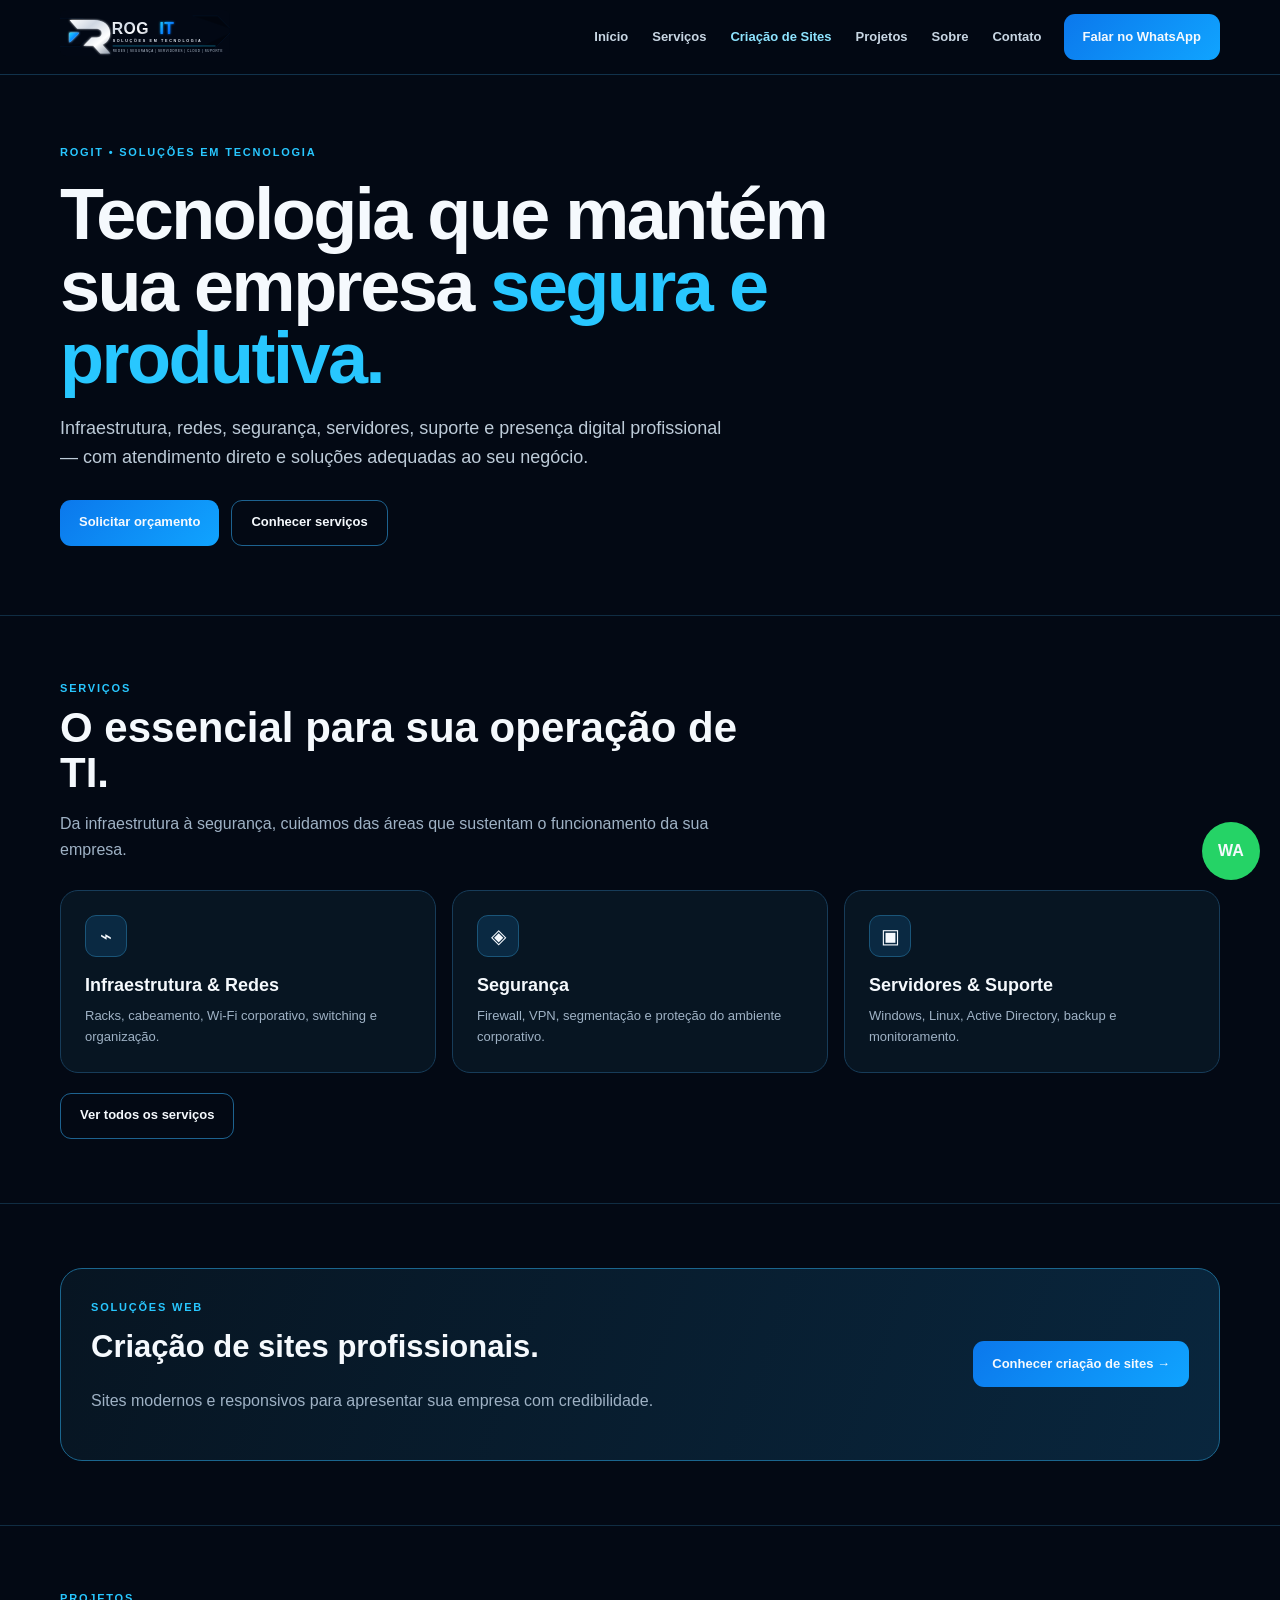
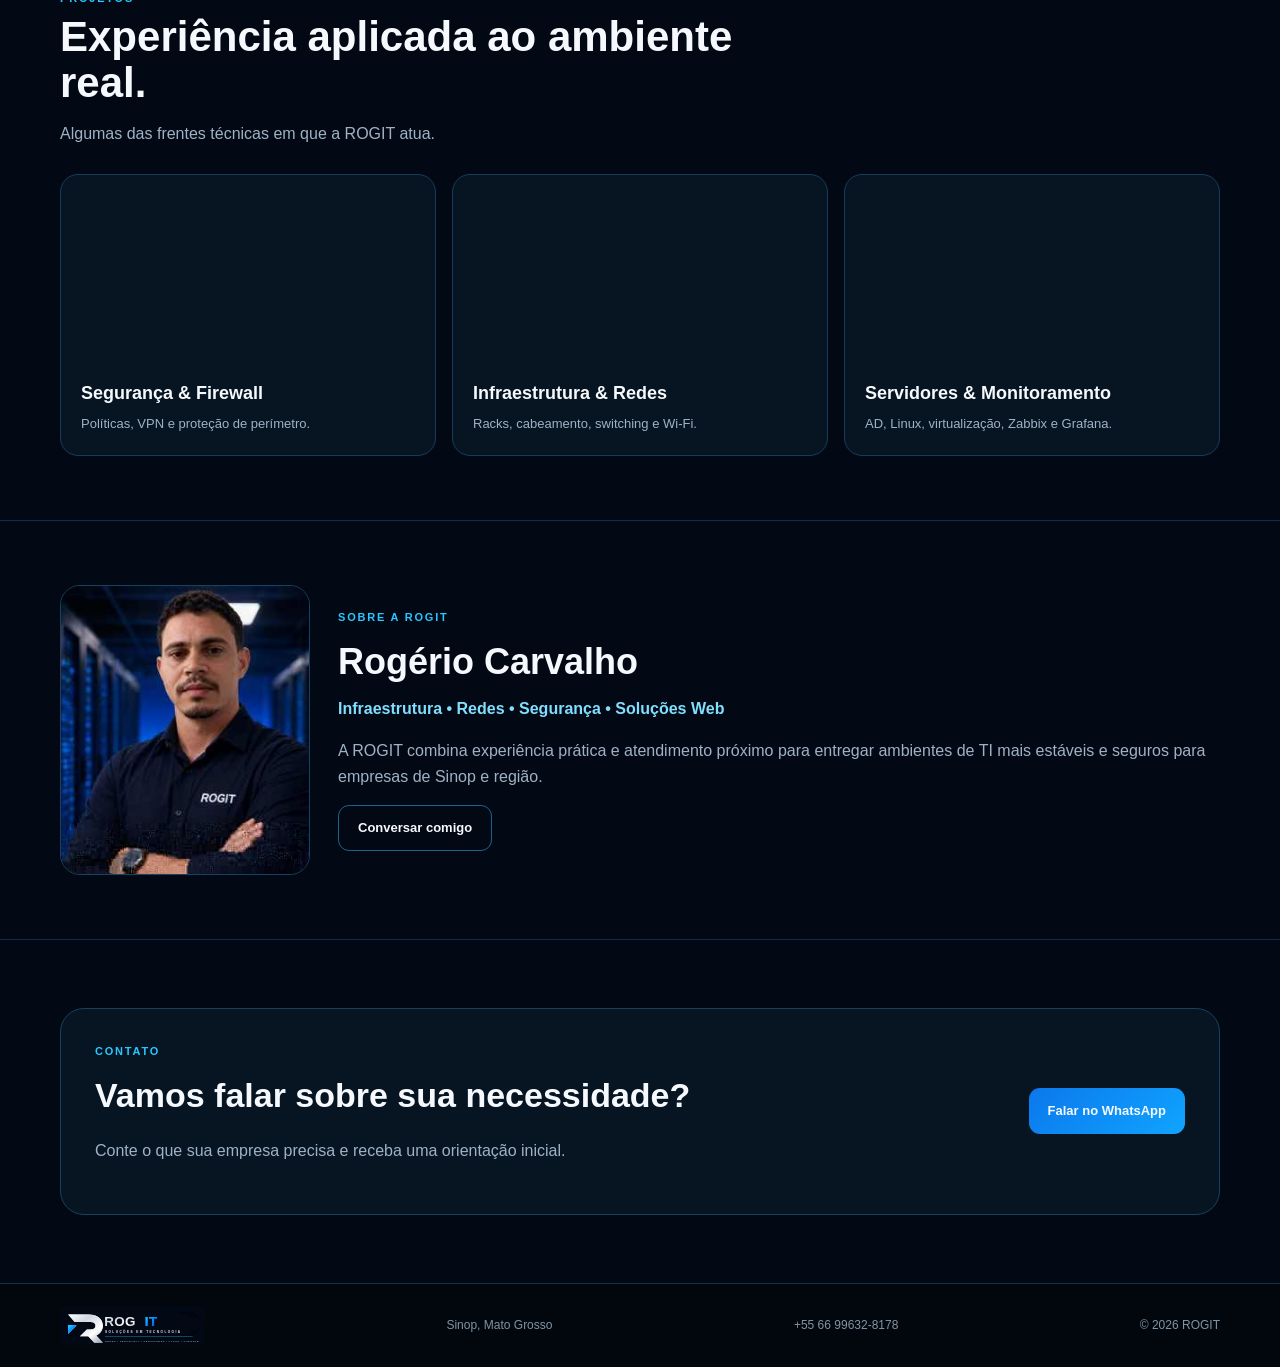
==== commit efdca2a7: "Simplificar home e reduzir poluicao visual" ====
--- a/index.html
+++ b/index.html
@@ -1,36 +1 @@
-<!DOCTYPE html>
-<html lang="pt-BR">
-<head>
-<meta charset="UTF-8">
-<meta name="viewport" content="width=device-width,initial-scale=1,viewport-fit=cover">
-<title>Empresa de Infraestrutura de TI em Sinop MT | ROGIT</title>
-<meta name="description" content="Empresa de infraestrutura de TI em Sinop-MT: redes, cabeamento estruturado, Wi-Fi corporativo, firewall, servidores, backup, monitoramento, criação de sites e suporte empresarial.">
-<meta name="robots" content="index,follow,max-image-preview:large">
-<link rel="canonical" href="https://rogit.com.br/">
-<meta property="og:title" content="Infraestrutura, Segurança e Soluções Digitais em Sinop | ROGIT">
-<meta property="og:description" content="Redes, segurança, servidores, backup, monitoramento, suporte e criação de sites para empresas em Sinop e região.">
-<meta property="og:url" content="https://rogit.com.br/">
-<meta property="og:type" content="website">
-<meta property="og:site_name" content="ROGIT">
-<link rel="icon" href="./favicon.svg">
-<script type="application/ld+json">{"@context":"https://schema.org","@type":"ProfessionalService","name":"ROGIT - Soluções em Tecnologia","url":"https://rogit.com.br/","telephone":"+55 66 99632-8178","description":"Infraestrutura de TI, redes, segurança, servidores, backup, monitoramento, criação de sites e suporte empresarial em Sinop-MT.","areaServed":[{"@type":"City","name":"Sinop","containedInPlace":{"@type":"State","name":"Mato Grosso"}},{"@type":"State","name":"Mato Grosso"}],"serviceType":["Infraestrutura de TI","Redes corporativas","Firewall FortiGate","Servidores Windows e Linux","Active Directory","Backup empresarial","Monitoramento Zabbix e Grafana","Criação de sites profissionais","Suporte técnico empresarial"]}</script>
-<style>
-:root{--bg:#030914;--bg2:#06111e;--card:#081827;--card2:#0b1d2f;--line:#173a57;--line2:#245f88;--blue:#0b84ff;--cyan:#28c7ff;--text:#f5f9fd;--muted:#9fb2c5;--green:#25d366;--r:18px;--shadow:0 20px 55px #0007}*{box-sizing:border-box}html{scroll-behavior:smooth}body{margin:0;background:var(--bg);color:var(--text);font-family:Inter,Segoe UI,Arial,sans-serif;line-height:1.6;-webkit-font-smoothing:antialiased}a{text-decoration:none;color:inherit}.wrap{width:min(1180px,92%);margin:auto}.ey{color:var(--cyan);font-size:12px;font-weight:900;letter-spacing:1.8px;text-transform:uppercase}.muted{color:var(--muted)}header{position:sticky;top:0;z-index:100;background:#030914e8;border-bottom:1px solid #11324b;backdrop-filter:blur(14px)}.nav{height:76px;display:flex;align-items:center;gap:24px}.nav img{width:178px;display:block}.nav nav{margin-left:auto;display:flex;gap:22px;align-items:center;font-size:13px;font-weight:700}.nav nav a{color:#c8d6e3}.nav nav a:hover{color:#fff}.nav .sites{padding:9px 13px;border:1px solid #1c638e;border-radius:10px;color:#dff8ff;background:#082137}.menu{display:none;margin-left:auto;width:44px;height:44px;border:1px solid #1b4d70;border-radius:10px;background:#071726;color:#fff;font-size:20px}.btn{display:inline-flex;align-items:center;justify-content:center;gap:9px;min-height:48px;padding:0 20px;border:1px solid #1d628f;border-radius:12px;font-weight:800;font-size:13px;transition:.2s ease}.btn:hover{transform:translateY(-2px);border-color:#28baf7}.primary{background:linear-gradient(135deg,#0b78ec,#10a4ff);border-color:transparent;box-shadow:0 12px 28px #087cff2d}.green{background:var(--green);border-color:transparent;color:#03130a}.hero{position:relative;overflow:hidden;background:radial-gradient(circle at 82% 20%,#0a66a044,transparent 34%),linear-gradient(180deg,#04101d,#030914);border-bottom:1px solid #12324b}.hero:before{content:"";position:absolute;inset:0;background:linear-gradient(90deg,#030914 0,#030914e8 48%,#03091433),url('https://images.pexels.com/photos/17323801/pexels-photo-17323801/free-photo-of-network-rack.jpeg?auto=compress&dpr=1&h=1100&w=1900') center/cover no-repeat;opacity:.5}.hero-inner{position:relative;z-index:2;min-height:620px;display:grid;grid-template-columns:1.25fr .75fr;gap:50px;align-items:center}.hero-copy{padding:70px 0}.hero h1{font-size:clamp(46px,6vw,76px);line-height:.98;letter-spacing:-2.6px;margin:18px 0 20px;max-width:820px}.hero h1 span{color:var(--cyan)}.hero p{font-size:18px;color:#c1d0dd;max-width:720px;margin:0}.actions{display:flex;gap:12px;flex-wrap:wrap;margin-top:28px}.trust{display:flex;gap:22px;flex-wrap:wrap;margin-top:26px;color:#a9bdce;font-size:12px}.trust span:before{content:"✓";color:var(--cyan);margin-right:7px}.hero-card{border:1px solid #1a5c84;background:linear-gradient(150deg,#0a2137e8,#061522f5);border-radius:24px;padding:30px;box-shadow:var(--shadow)}.hero-card h3{font-size:28px;margin:7px 0 5px}.hero-card p{font-size:13px;color:#8fdbff}.hero-list{display:grid;gap:11px;margin-top:20px}.hero-list div{padding:11px 0;border-bottom:1px solid #17364e;color:#dce8f1;font-size:13px}.hero-list div:last-child{border-bottom:0}.section{padding:82px 0;border-bottom:1px solid #102d43}.section-head{display:flex;justify-content:space-between;gap:30px;align-items:end;margin-bottom:30px}.section-head h2{font-size:clamp(30px,4vw,44px);line-height:1.08;letter-spacing:-1.2px;margin:7px 0 0}.section-head p{max-width:580px;color:var(--muted);margin:0}.grid{display:grid;gap:16px}.services{grid-template-columns:repeat(4,1fr)}.card{border:1px solid #173c59;background:linear-gradient(150deg,#081827,#06121f);border-radius:var(--r);padding:24px;min-height:190px;transition:.2s ease}.card:hover{transform:translateY(-3px);border-color:#246d98;background:linear-gradient(150deg,#0a1d30,#071522)}.icon{width:44px;height:44px;border-radius:12px;display:grid;place-items:center;background:#0b2a44;border:1px solid #1a5579;font-size:21px;margin-bottom:18px}.card h3{font-size:18px;margin:0 0 8px}.card p{color:var(--muted);font-size:13px;margin:0}.sites-card{border-color:#1b77a9;background:linear-gradient(150deg,#092238,#071522)}.sites-card .icon{background:#0b3960}.wide-cta{margin-top:18px;padding:26px;border:1px solid #195c83;border-radius:var(--r);background:linear-gradient(90deg,#081827,#092640);display:flex;align-items:center;justify-content:space-between;gap:24px}.wide-cta h3{margin:0 0 5px;font-size:22px}.wide-cta p{margin:0;color:var(--muted)}.techs{grid-template-columns:repeat(6,1fr)}.tech{height:72px;display:grid;place-items:center;border:1px solid #163b56;background:#071522;border-radius:14px;color:#dce8f2;font-size:12px;font-weight:900;letter-spacing:.6px}.cases{grid-template-columns:repeat(3,1fr)}.case{padding:0;overflow:hidden}.case-media{height:185px;background:center/cover no-repeat}.case:nth-child(1) .case-media{background-image:url('https://images.pexels.com/photos/17489156/pexels-photo-17489156/free-photo-of-computer-server-in-data-center-room.jpeg?auto=compress&dpr=1&h=750&w=1260')}.case:nth-child(2) .case-media{background-image:url('https://images.pexels.com/photos/17323801/pexels-photo-17323801/free-photo-of-network-rack.jpeg?auto=compress&dpr=1&h=750&w=1260')}.case:nth-child(3) .case-media{background-image:url('https://images.pexels.com/photos/17489163/pexels-photo-17489163/free-photo-of-computer-server-in-data-center-room.jpeg?auto=compress&dpr=1&h=750&w=1260')}.case-copy{padding:22px}.about-grid{display:grid;grid-template-columns:.9fr 1.1fr;gap:28px;align-items:stretch}.portrait{border:1px solid #17415e;border-radius:24px;overflow:hidden;background:#071522;min-height:460px}.portrait img{width:100%;height:100%;object-fit:cover;display:block}.about-copy{border:1px solid #173b57;border-radius:24px;background:#071522;padding:34px}.about-copy h2{font-size:40px;margin:8px 0 4px}.about-copy .role{color:#7fdfff;font-weight:800}.about-copy p{color:#b4c4d2}.tags{display:flex;gap:8px;flex-wrap:wrap;margin-top:20px}.tag{padding:7px 10px;border:1px solid #1a5275;border-radius:999px;background:#0a2034;color:#cde8f7;font-size:11px}.plans{grid-template-columns:repeat(3,1fr)}.plan{min-height:320px;display:flex;flex-direction:column}.plan.featured{border-color:#20a4dc;background:linear-gradient(150deg,#0a2135,#071522)}.plan h3{font-size:24px;margin:0}.plan ul{padding-left:18px;color:#cbd8e3}.plan .btn{margin-top:auto}.contact{padding:88px 0;background:radial-gradient(circle at 85% 20%,#0d4e7844,transparent 28%),#030914}.contact-grid{display:grid;grid-template-columns:.85fr 1.15fr;gap:22px}.contact-info,.form{border:1px solid #17415f;border-radius:24px;background:linear-gradient(150deg,#081827,#06121f);padding:32px}.contact-info h2{font-size:38px;line-height:1.08;margin:8px 0 14px}.contact-info p{color:#aebfce}.meta{display:grid;gap:10px;margin-top:24px}.meta div{padding:13px 14px;border:1px solid #163d59;border-radius:12px;background:#061522}.meta small{display:block;color:#7f94a8}.meta b{font-size:13px}.form h3{font-size:24px;margin:0}.form p{color:var(--muted);font-size:13px}.form form{display:grid;grid-template-columns:1fr 1fr;gap:13px;margin-top:20px}.field{display:grid;gap:6px}.field.full{grid-column:1/-1}.field label{font-size:11px;color:#b9c8d5;font-weight:800}.field input,.field select,.field textarea{width:100%;border:1px solid #1a4767;background:#030b13;color:#fff;border-radius:11px;padding:12px 13px;font:inherit;outline:none}.field input,.field select{height:48px}.field textarea{min-height:120px;resize:vertical}.field input:focus,.field select:focus,.field textarea:focus{border-color:var(--cyan);box-shadow:0 0 0 3px #16c9ff12}.send{grid-column:1/-1}.privacy{grid-column:1/-1;text-align:center;color:#6f8294;font-size:10px}footer{border-top:1px solid #11324b;background:#02070d;padding:24px 0}.foot{display:flex;align-items:center;justify-content:space-between;gap:18px;color:#8094a6;font-size:12px}.foot img{width:150px}.wa{position:fixed;right:20px;bottom:20px;width:58px;height:58px;border-radius:50%;display:grid;place-items:center;background:var(--green);box-shadow:0 16px 34px #25d36633;z-index:120}.wa svg{width:31px;fill:#fff}@media(max-width:1050px){.nav nav,.nav>.btn{display:none}.menu{display:block}.nav nav.open{display:flex;position:absolute;left:4%;right:4%;top:76px;flex-direction:column;align-items:stretch;gap:0;background:#061522;border:1px solid #17415f;border-radius:0 0 16px 16px;padding:10px;box-shadow:var(--shadow)}.nav nav.open a{padding:12px;border-bottom:1px solid #12354f}.nav nav.open a:last-child{border-bottom:0}.hero-inner{grid-template-columns:1fr}.hero-card{margin-bottom:50px}.services{grid-template-columns:repeat(2,1fr)}.techs{grid-template-columns:repeat(4,1fr)}.cases{grid-template-columns:1fr 1fr}.about-grid,.contact-grid{grid-template-columns:1fr}.portrait{min-height:360px}.plans{grid-template-columns:1fr}}@media(max-width:680px){.wrap{width:min(92%,640px)}.nav img{width:148px}.hero-inner{min-height:auto}.hero-copy{padding:60px 0 24px}.hero h1{font-size:44px;letter-spacing:-1.7px}.hero p{font-size:16px}.actions{flex-direction:column}.actions .btn{width:100%}.hero-card{padding:23px}.section{padding:58px 0}.section-head{display:block}.section-head p{margin-top:12px}.services,.cases{grid-template-columns:1fr}.techs{grid-template-columns:1fr 1fr}.wide-cta{align-items:flex-start;flex-direction:column}.about-copy{padding:24px}.about-copy h2{font-size:32px}.portrait{min-height:300px}.contact{padding:60px 0}.contact-info,.form{padding:23px}.form form{grid-template-columns:1fr}.field.full,.send,.privacy{grid-column:1}.foot{flex-direction:column;align-items:flex-start}}
-</style>
-</head>
-<body>
-<header><div class="wrap nav"><a href="#inicio"><img src="./rogit-logo.svg?v=6" alt="ROGIT"></a><nav id="mainNav"><a href="#inicio">Início</a><a href="#servicos">Serviços</a><a class="sites" href="/sites/">Criação de Sites</a><a href="#tecnologias">Tecnologias</a><a href="#cases">Projetos</a><a href="#sobre">Sobre</a><a href="#contato">Contato</a></nav><a class="btn primary" href="https://wa.me/5566996328178" target="_blank">Falar no WhatsApp</a><button class="menu" id="menuBtn" aria-label="Abrir menu">☰</button></div></header>
-<main>
-<section class="hero" id="inicio"><div class="wrap hero-inner"><div class="hero-copy"><div class="ey">ROGIT • SOLUÇÕES EM TECNOLOGIA</div><h1>Infraestrutura sólida. Segurança real. <span>Presença digital profissional.</span></h1><p>Projetos de redes, segurança, servidores, monitoramento, suporte e criação de sites para empresas que precisam de tecnologia confiável para crescer.</p><div class="actions"><a class="btn primary" href="https://wa.me/5566996328178?text=Olá%20ROGIT!%20Quero%20solicitar%20um%20orçamento." target="_blank">Solicitar orçamento</a><a class="btn" href="/servicos-ti-sinop.html">Ver serviços de TI</a><a class="btn" href="/sites/">Criação de Sites</a></div><div class="trust"><span>Atendimento direto</span><span>Presencial em Sinop-MT</span><span>Suporte remoto em todo o Brasil</span></div></div><aside class="hero-card"><div class="ey">ESPECIALISTA ROGIT</div><h3>Rogério Carvalho</h3><p>Infraestrutura • Redes • Segurança • Soluções Web</p><div class="hero-list"><div>Redes corporativas e Wi-Fi</div><div>Firewall, VPN e segurança</div><div>Servidores, AD e virtualização</div><div>Backup, monitoramento e suporte</div><div>Sites profissionais e landing pages</div></div></aside></div></section>
-<section class="section" id="servicos"><div class="wrap"><div class="section-head"><div><div class="ey">SOLUÇÕES COMPLETAS</div><h2>Tecnologia para sustentar e apresentar o seu negócio.</h2></div><p>Da infraestrutura física ao site que representa sua empresa na internet, a ROGIT atua com foco em estabilidade, segurança e apresentação profissional.</p></div><div class="grid services"><a class="card" href="/redes-computadores-sinop.html"><div class="icon">📡</div><h3>Redes Corporativas</h3><p>Projeto, implantação, VLANs, Wi-Fi corporativo, switches e troubleshooting.</p></a><a class="card" href="/firewall-seguranca-sinop.html"><div class="icon">🛡️</div><h3>Segurança & Firewall</h3><p>FortiGate, VPN, segmentação, políticas e proteção do ambiente.</p></a><a class="card" href="/servidores-active-directory-sinop.html"><div class="icon">🗄️</div><h3>Servidores & Active Directory</h3><p>Windows, Linux, DNS, GPO, arquivos, virtualização e migrações.</p></a><a class="card" href="/backup-monitoramento-sinop.html"><div class="icon">📊</div><h3>Backup & Monitoramento</h3><p>Zabbix, Grafana, alertas, recuperação e continuidade operacional.</p></a><a class="card" href="/infraestrutura-ti-sinop.html"><div class="icon">🔧</div><h3>Infraestrutura Física</h3><p>Racks, cabeamento estruturado, pontos de rede e organização técnica.</p></a><a class="card" href="/suporte-ti-empresarial-sinop.html"><div class="icon">🎧</div><h3>Suporte Empresarial</h3><p>Atendimento remoto e presencial para incidentes, manutenção e projetos.</p></a><a class="card" href="/servicos-ti-sinop.html"><div class="icon">☁️</div><h3>Cloud & Virtualização</h3><p>VMware, Hyper-V, Docker, Microsoft 365 e integração com ambientes locais.</p></a><a class="card sites-card" href="/sites/"><div class="icon">💻</div><h3>Criação de Sites</h3><p>Sites modernos, responsivos, rápidos e preparados para gerar oportunidades.</p></a></div><div class="wide-cta"><div><h3>Precisa de um site profissional para sua empresa?</h3><p>Conheça a página dedicada à criação de sites e veja como funciona.</p></div><a class="btn primary" href="/sites/">Conhecer criação de sites</a></div></div></section>
-<section class="section" id="tecnologias"><div class="wrap"><div class="section-head"><div><div class="ey">TECNOLOGIAS</div><h2>Ferramentas que fazem parte do dia a dia.</h2></div><p>Experiência prática em ambientes corporativos, segurança, infraestrutura, monitoramento e automação.</p></div><div class="grid techs"><div class="tech">FORTINET</div><div class="tech">MICROSOFT</div><div class="tech">VMWARE</div><div class="tech">LINUX</div><div class="tech">ZABBIX</div><div class="tech">GRAFANA</div><div class="tech">DOCKER</div><div class="tech">UBIQUITI</div><div class="tech">ARUBA</div><div class="tech">CISCO</div><div class="tech">DELL</div><div class="tech">POSTGRESQL</div></div></div></section>
-<section class="section" id="cases"><div class="wrap"><div class="section-head"><div><div class="ey">PROJETOS</div><h2>Trabalho técnico com foco em resultado.</h2></div><p>Exemplos de frentes em que a ROGIT atua para melhorar segurança, disponibilidade e organização dos ambientes de TI.</p></div><div class="grid cases"><article class="card case"><div class="case-media"></div><div class="case-copy"><h3>Segurança e Firewall</h3><p>Políticas, VPN, segmentação e proteção de perímetro com FortiGate.</p></div></article><article class="card case"><div class="case-media"></div><div class="case-copy"><h3>Infraestrutura & Redes</h3><p>Racks, cabeamento, switching, Wi-Fi e documentação do ambiente.</p></div></article><article class="card case"><div class="case-media"></div><div class="case-copy"><h3>Servidores & Monitoramento</h3><p>Active Directory, Linux, virtualização, Zabbix, Grafana e continuidade.</p></div></article></div></div></section>
-<section class="section" id="sobre"><div class="wrap about-grid"><div class="portrait"><img src="./images/rogerio-carvalho.svg?v=1" alt="Rogério Carvalho, especialista da ROGIT" loading="lazy"></div><div class="about-copy"><div class="ey">SOBRE A ROGIT</div><h2>Rogério Carvalho</h2><div class="role">Infraestrutura • Redes • Segurança • Soluções Web</div><p>A ROGIT combina experiência prática em infraestrutura, redes, servidores, segurança da informação e soluções digitais para entregar ambientes mais estáveis e empresas mais bem apresentadas.</p><p>O atendimento é direto, técnico e próximo, com atuação presencial em Sinop e região e suporte remoto para outras localidades.</p><div class="tags"><span class="tag">Infraestrutura</span><span class="tag">Redes</span><span class="tag">Segurança</span><span class="tag">Servidores</span><span class="tag">Monitoramento</span><span class="tag">Sites</span></div><div class="actions"><a class="btn primary" href="https://wa.me/5566996328178" target="_blank">Falar comigo</a><a class="btn" href="/servicos-ti-sinop.html">Conhecer serviços</a></div></div></div></section>
-<section class="section"><div class="wrap"><div class="section-head"><div><div class="ey">SUPORTE</div><h2>Modelos de atendimento para diferentes necessidades.</h2></div><p>Atendimento pontual ou recorrente, conforme a realidade e o nível de criticidade do ambiente.</p></div><div class="grid plans"><div class="card plan"><h3>Avulso</h3><p class="muted">Para demandas pontuais e projetos específicos.</p><ul><li>Atendimento sob demanda</li><li>Remoto ou presencial</li><li>Sem contrato mensal</li></ul><a class="btn" href="https://wa.me/5566996328178" target="_blank">Solicitar atendimento</a></div><div class="card plan featured"><div class="ey">MAIS COMPLETO</div><h3>Empresarial</h3><p class="muted">Para empresas que precisam de acompanhamento contínuo.</p><ul><li>Suporte recorrente</li><li>Prioridade de atendimento</li><li>Visitas e acompanhamento</li></ul><a class="btn primary" href="https://wa.me/5566996328178" target="_blank">Solicitar proposta</a></div><div class="card plan"><h3>Gerenciado</h3><p class="muted">Para ambientes que exigem prevenção e visibilidade.</p><ul><li>Monitoramento contínuo</li><li>Gestão preventiva</li><li>Relatórios e alertas</li></ul><a class="btn" href="https://wa.me/5566996328178" target="_blank">Falar com especialista</a></div></div></div></section>
-<section class="contact" id="contato"><div class="wrap contact-grid"><aside class="contact-info"><div class="ey">CONTATO</div><h2>Vamos conversar sobre o seu projeto?</h2><p>Conte sua necessidade. Pode ser infraestrutura, suporte, segurança, servidores, monitoramento ou criação de site.</p><a class="btn green" href="https://wa.me/5566996328178" target="_blank">💬 Falar agora no WhatsApp</a><div class="meta"><div><small>Telefone / WhatsApp</small><b>+55 66 99632-8178</b></div><div><small>Atendimento</small><b>Sinop, Mato Grosso e suporte remoto</b></div><div><small>Retorno</small><b>Contato direto e objetivo</b></div></div></aside><div class="form"><h3>Solicitar atendimento</h3><p>A solicitação será enviada diretamente pelo WhatsApp.</p><form onsubmit="sendContact(event)"><div class="field"><label>Nome</label><input id="cnome" placeholder="Seu nome" required></div><div class="field"><label>Empresa</label><input id="cempresa" placeholder="Nome da empresa"></div><div class="field"><label>Telefone / WhatsApp</label><input id="ctel" placeholder="(66) 99999-9999" required></div><div class="field"><label>Cidade / Estado</label><input id="ccidade" placeholder="Ex.: Sinop - MT"></div><div class="field full"><label>Serviço desejado</label><select id="cservico"><option>Selecione um serviço</option><option>Criação de Sites Profissionais</option><option>Infraestrutura Física / Rack / Cabeamento</option><option>Redes / Infraestrutura</option><option>Firewall / Segurança</option><option>Servidores / Active Directory</option><option>Virtualização</option><option>Monitoramento</option><option>Cloud / Backup</option><option>Suporte Técnico</option></select></div><div class="field full"><label>Como podemos ajudar?</label><textarea id="msg" placeholder="Descreva brevemente sua necessidade..."></textarea></div><button class="btn primary send" type="submit">Enviar solicitação pelo WhatsApp</button><div class="privacy">Seus dados são usados apenas para responder esta solicitação.</div></form></div></div></section>
-</main>
-<footer><div class="wrap foot"><img src="./rogit-logo.svg?v=6" alt="ROGIT"><span>Sinop, Mato Grosso</span><span>+55 66 99632-8178</span><span>© 2026 ROGIT</span></div></footer>
-<a class="wa" href="https://wa.me/5566996328178" target="_blank" aria-label="Falar no WhatsApp"><svg viewBox="0 0 32 32"><path d="M19.11 17.29c-.28-.14-1.65-.81-1.9-.9-.26-.1-.45-.14-.64.14-.19.28-.73.9-.9 1.08-.16.19-.33.21-.61.07-.28-.14-1.18-.43-2.24-1.39-.83-.74-1.39-1.65-1.55-1.93-.16-.28-.02-.43.12-.57.13-.13.28-.33.42-.49.14-.16.19-.28.28-.47.09-.19.05-.35-.02-.49-.07-.14-.64-1.53-.87-2.1-.23-.55-.46-.48-.64-.49h-.54c-.19 0-.49.07-.75.35-.26.28-.99.97-.99 2.36s1.01 2.73 1.15 2.92c.14.19 1.99 3.04 4.82 4.26.67.29 1.2.46 1.61.59.68.21 1.29.18 1.78.11.54-.08 1.65-.68 1.88-1.33.23-.66.23-1.22.16-1.33-.07-.12-.26-.19-.54-.33zM16.03 5.33c-5.86 0-10.62 4.76-10.62 10.62 0 1.87.49 3.7 1.42 5.31l-1.51 5.51 5.64-1.48a10.6 10.6 0 0 0 5.07 1.29h.01c5.86 0 10.62-4.76 10.62-10.62S21.89 5.33 16.03 5.33zm0 19.46a8.8 8.8 0 0 1-4.49-1.23l-.32-.19-3.35.88.89-3.26-.21-.34a8.82 8.82 0 1 1 7.48 4.14z"/></svg></a>
-<script>function sendContact(e){e.preventDefault();const t='Olá ROGIT! Meu nome é '+document.getElementById('cnome').value+'. Serviço: '+document.getElementById('cservico').value+'. '+document.getElementById('msg').value;window.open('https://wa.me/5566996328178?text='+encodeURIComponent(t),'_blank')}const menuBtn=document.getElementById('menuBtn');const mainNav=document.getElementById('mainNav');menuBtn.addEventListener('click',()=>{const open=mainNav.classList.toggle('open');menuBtn.textContent=open?'✕':'☰'});mainNav.querySelectorAll('a').forEach(a=>a.addEventListener('click',()=>{mainNav.classList.remove('open');menuBtn.textContent='☰'}));</script>
-</body>
-</html>+<!DOCTYPE html><html lang="pt-BR"><head><meta charset="UTF-8"><meta name="viewport" content="width=device-width,initial-scale=1"><title>Infraestrutura de TI e Criação de Sites em Sinop | ROGIT</title><meta name="description" content="ROGIT: infraestrutura de TI, redes, segurança, servidores, suporte e criação de sites profissionais em Sinop-MT."><link rel="canonical" href="https://rogit.com.br/"><link rel="icon" href="./favicon.svg"><style>:root{--bg:#030914;--card:#071522;--line:#173a57;--cyan:#28c7ff;--text:#f5f9fd;--muted:#9fb2c5;--green:#25d366}*{box-sizing:border-box}html{scroll-behavior:smooth}body{margin:0;background:var(--bg);color:var(--text);font-family:Inter,Segoe UI,Arial,sans-serif;line-height:1.6}a{text-decoration:none;color:inherit}.wrap{width:min(1160px,92%);margin:auto}.ey{color:var(--cyan);font-size:11px;font-weight:900;letter-spacing:1.8px}header{position:sticky;top:0;z-index:10;background:#030914ed;border-bottom:1px solid #11324b}.nav{height:74px;display:flex;align-items:center;gap:22px}.nav img{width:170px}.nav nav{margin-left:auto;display:flex;gap:24px;font-size:13px;font-weight:700}.nav nav a{color:#c8d6e3}.nav .sites{color:#8ee4ff}.btn{display:inline-flex;align-items:center;justify-content:center;min-height:46px;padding:0 19px;border:1px solid #1d628f;border-radius:11px;font-weight:800;font-size:13px}.primary{background:linear-gradient(135deg,#0b78ec,#10a4ff);border:0}.menu{display:none;margin-left:auto;width:44px;height:44px;border:1px solid #1b4d70;border-radius:10px;background:#071726;color:#fff}.hero{position:relative;overflow:hidden;border-bottom:1px solid #102d43}.hero:before{content:"";position:absolute;inset:0;background:linear-gradient(90deg,#030914 5%,#030914e8 55%,#0309148a),url('https://images.pexels.com/photos/17323801/pexels-photo-17323801/free-photo-of-network-rack.jpeg?auto=compress&dpr=1&h=1100&w=1900') center/cover;opacity:.48}.hero-in{position:relative;min-height:540px;display:flex;align-items:center}.hero-copy{max-width:790px}.hero h1{font-size:clamp(46px,6vw,72px);line-height:1;letter-spacing:-2.5px;margin:16px 0 20px}.hero h1 span{color:var(--cyan)}.hero p{max-width:680px;color:#bdcbd8;font-size:18px}.actions{display:flex;gap:12px;flex-wrap:wrap;margin-top:28px}.section{padding:64px 0;border-bottom:1px solid #102d43}.head{max-width:700px;margin-bottom:27px}.head h2{font-size:clamp(30px,4vw,42px);line-height:1.08;margin:7px 0 10px}.head p,.card p,.sites-strip p,.about p,.contact p{color:var(--muted)}.grid{display:grid;gap:16px}.services,.cases{grid-template-columns:repeat(3,1fr)}.card{border:1px solid #173c59;background:#071522;border-radius:18px;padding:24px}.card h3{font-size:18px;margin:14px 0 7px}.card p{font-size:13px;margin:0}.icon{width:42px;height:42px;border-radius:11px;display:grid;place-items:center;background:#0a2942;border:1px solid #1a5579;font-size:20px}.more{margin-top:20px}.sites-strip{display:grid;grid-template-columns:1fr auto;align-items:center;gap:30px;padding:30px;border:1px solid #1b668e;border-radius:22px;background:linear-gradient(110deg,#071522,#09263d)}.sites-strip h2{font-size:31px;margin:6px 0}.case{padding:0;overflow:hidden}.media{height:170px;background:center/cover}.case:nth-child(1) .media{background-image:url('https://images.pexels.com/photos/17489156/pexels-photo-17489156/free-photo-of-computer-server-in-data-center-room.jpeg?auto=compress&dpr=1&h=750&w=1260')}.case:nth-child(2) .media{background-image:url('https://images.pexels.com/photos/17323801/pexels-photo-17323801/free-photo-of-network-rack.jpeg?auto=compress&dpr=1&h=750&w=1260')}.case:nth-child(3) .media{background-image:url('https://images.pexels.com/photos/17489163/pexels-photo-17489163/free-photo-of-computer-server-in-data-center-room.jpeg?auto=compress&dpr=1&h=750&w=1260')}.copy{padding:20px}.about{display:grid;grid-template-columns:250px 1fr;gap:28px;align-items:center}.portrait{height:290px;border:1px solid #17415e;border-radius:20px;overflow:hidden}.portrait img{width:100%;height:100%;object-fit:cover}.about h2{font-size:36px;margin:6px 0}.role{color:#7fdfff;font-weight:800}.contact{padding:68px 0}.contact-box{display:flex;align-items:center;justify-content:space-between;gap:30px;border:1px solid #17415f;border-radius:24px;background:#071522;padding:34px}.contact h2{font-size:34px;margin:7px 0}footer{border-top:1px solid #11324b;background:#02070d;padding:22px 0}.foot{display:flex;align-items:center;justify-content:space-between;gap:18px;color:#8094a6;font-size:12px}.foot img{width:145px}.wa{position:fixed;right:20px;bottom:20px;width:58px;height:58px;border-radius:50%;display:grid;place-items:center;background:var(--green);font-weight:900}@media(max-width:900px){.nav nav,.nav>.btn{display:none}.menu{display:block}.nav nav.open{display:flex;position:absolute;left:4%;right:4%;top:74px;flex-direction:column;background:#061522;padding:12px}.nav nav.open a{padding:11px}.services,.cases{grid-template-columns:1fr 1fr}.sites-strip{grid-template-columns:1fr}.about{grid-template-columns:220px 1fr}}@media(max-width:620px){.nav img{width:145px}.hero-in{min-height:500px}.hero h1{font-size:44px}.hero p{font-size:16px}.actions{flex-direction:column}.section{padding:50px 0}.services,.cases,.about{grid-template-columns:1fr}.sites-strip{padding:24px}.portrait{height:280px}.contact-box{flex-direction:column;align-items:flex-start}.foot{flex-direction:column;align-items:flex-start}}</style></head><body><header><div class="wrap nav"><a href="#inicio"><img src="./rogit-logo.svg?v=6" alt="ROGIT"></a><nav id="mainNav"><a href="#inicio">Início</a><a href="#servicos">Serviços</a><a class="sites" href="/sites/">Criação de Sites</a><a href="#projetos">Projetos</a><a href="#sobre">Sobre</a><a href="#contato">Contato</a></nav><a class="btn primary" href="https://wa.me/5566996328178" target="_blank">Falar no WhatsApp</a><button class="menu" id="menuBtn">☰</button></div></header><main><section class="hero" id="inicio"><div class="wrap hero-in"><div class="hero-copy"><div class="ey">ROGIT • SOLUÇÕES EM TECNOLOGIA</div><h1>Tecnologia que mantém sua empresa <span>segura e produtiva.</span></h1><p>Infraestrutura, redes, segurança, servidores, suporte e presença digital profissional — com atendimento direto e soluções adequadas ao seu negócio.</p><div class="actions"><a class="btn primary" href="https://wa.me/5566996328178?text=Olá%20ROGIT!%20Quero%20solicitar%20um%20orçamento." target="_blank">Solicitar orçamento</a><a class="btn" href="#servicos">Conhecer serviços</a></div></div></div></section><section class="section" id="servicos"><div class="wrap"><div class="head"><div class="ey">SERVIÇOS</div><h2>O essencial para sua operação de TI.</h2><p>Da infraestrutura à segurança, cuidamos das áreas que sustentam o funcionamento da sua empresa.</p></div><div class="grid services"><a class="card" href="/infraestrutura-ti-sinop.html"><div class="icon">⌁</div><h3>Infraestrutura & Redes</h3><p>Racks, cabeamento, Wi-Fi corporativo, switching e organização.</p></a><a class="card" href="/firewall-fortigate-sinop.html"><div class="icon">◈</div><h3>Segurança</h3><p>Firewall, VPN, segmentação e proteção do ambiente corporativo.</p></a><a class="card" href="/servidores-active-directory-sinop.html"><div class="icon">▣</div><h3>Servidores & Suporte</h3><p>Windows, Linux, Active Directory, backup e monitoramento.</p></a></div><div class="more"><a class="btn" href="/servicos-ti-sinop.html">Ver todos os serviços</a></div></div></section><section class="section"><div class="wrap"><div class="sites-strip"><div><div class="ey">SOLUÇÕES WEB</div><h2>Criação de sites profissionais.</h2><p>Sites modernos e responsivos para apresentar sua empresa com credibilidade.</p></div><a class="btn primary" href="/sites/">Conhecer criação de sites →</a></div></div></section><section class="section" id="projetos"><div class="wrap"><div class="head"><div class="ey">PROJETOS</div><h2>Experiência aplicada ao ambiente real.</h2><p>Algumas das frentes técnicas em que a ROGIT atua.</p></div><div class="grid cases"><article class="card case"><div class="media"></div><div class="copy"><h3>Segurança & Firewall</h3><p>Políticas, VPN e proteção de perímetro.</p></div></article><article class="card case"><div class="media"></div><div class="copy"><h3>Infraestrutura & Redes</h3><p>Racks, cabeamento, switching e Wi-Fi.</p></div></article><article class="card case"><div class="media"></div><div class="copy"><h3>Servidores & Monitoramento</h3><p>AD, Linux, virtualização, Zabbix e Grafana.</p></div></article></div></div></section><section class="section" id="sobre"><div class="wrap about"><div class="portrait"><img src="./images/rogerio-carvalho.svg?v=1" alt="Rogério Carvalho"></div><div><div class="ey">SOBRE A ROGIT</div><h2>Rogério Carvalho</h2><div class="role">Infraestrutura • Redes • Segurança • Soluções Web</div><p>A ROGIT combina experiência prática e atendimento próximo para entregar ambientes de TI mais estáveis e seguros para empresas de Sinop e região.</p><a class="btn" href="https://wa.me/5566996328178" target="_blank">Conversar comigo</a></div></div></section><section class="contact" id="contato"><div class="wrap"><div class="contact-box"><div><div class="ey">CONTATO</div><h2>Vamos falar sobre sua necessidade?</h2><p>Conte o que sua empresa precisa e receba uma orientação inicial.</p></div><a class="btn primary" href="https://wa.me/5566996328178" target="_blank">Falar no WhatsApp</a></div></div></section></main><footer><div class="wrap foot"><img src="./rogit-logo.svg?v=6" alt="ROGIT"><span>Sinop, Mato Grosso</span><span>+55 66 99632-8178</span><span>© 2026 ROGIT</span></div></footer><a class="wa" href="https://wa.me/5566996328178" target="_blank" aria-label="WhatsApp">WA</a><script>const b=document.getElementById('menuBtn'),n=document.getElementById('mainNav');b.onclick=()=>n.classList.toggle('open');</script></body></html>
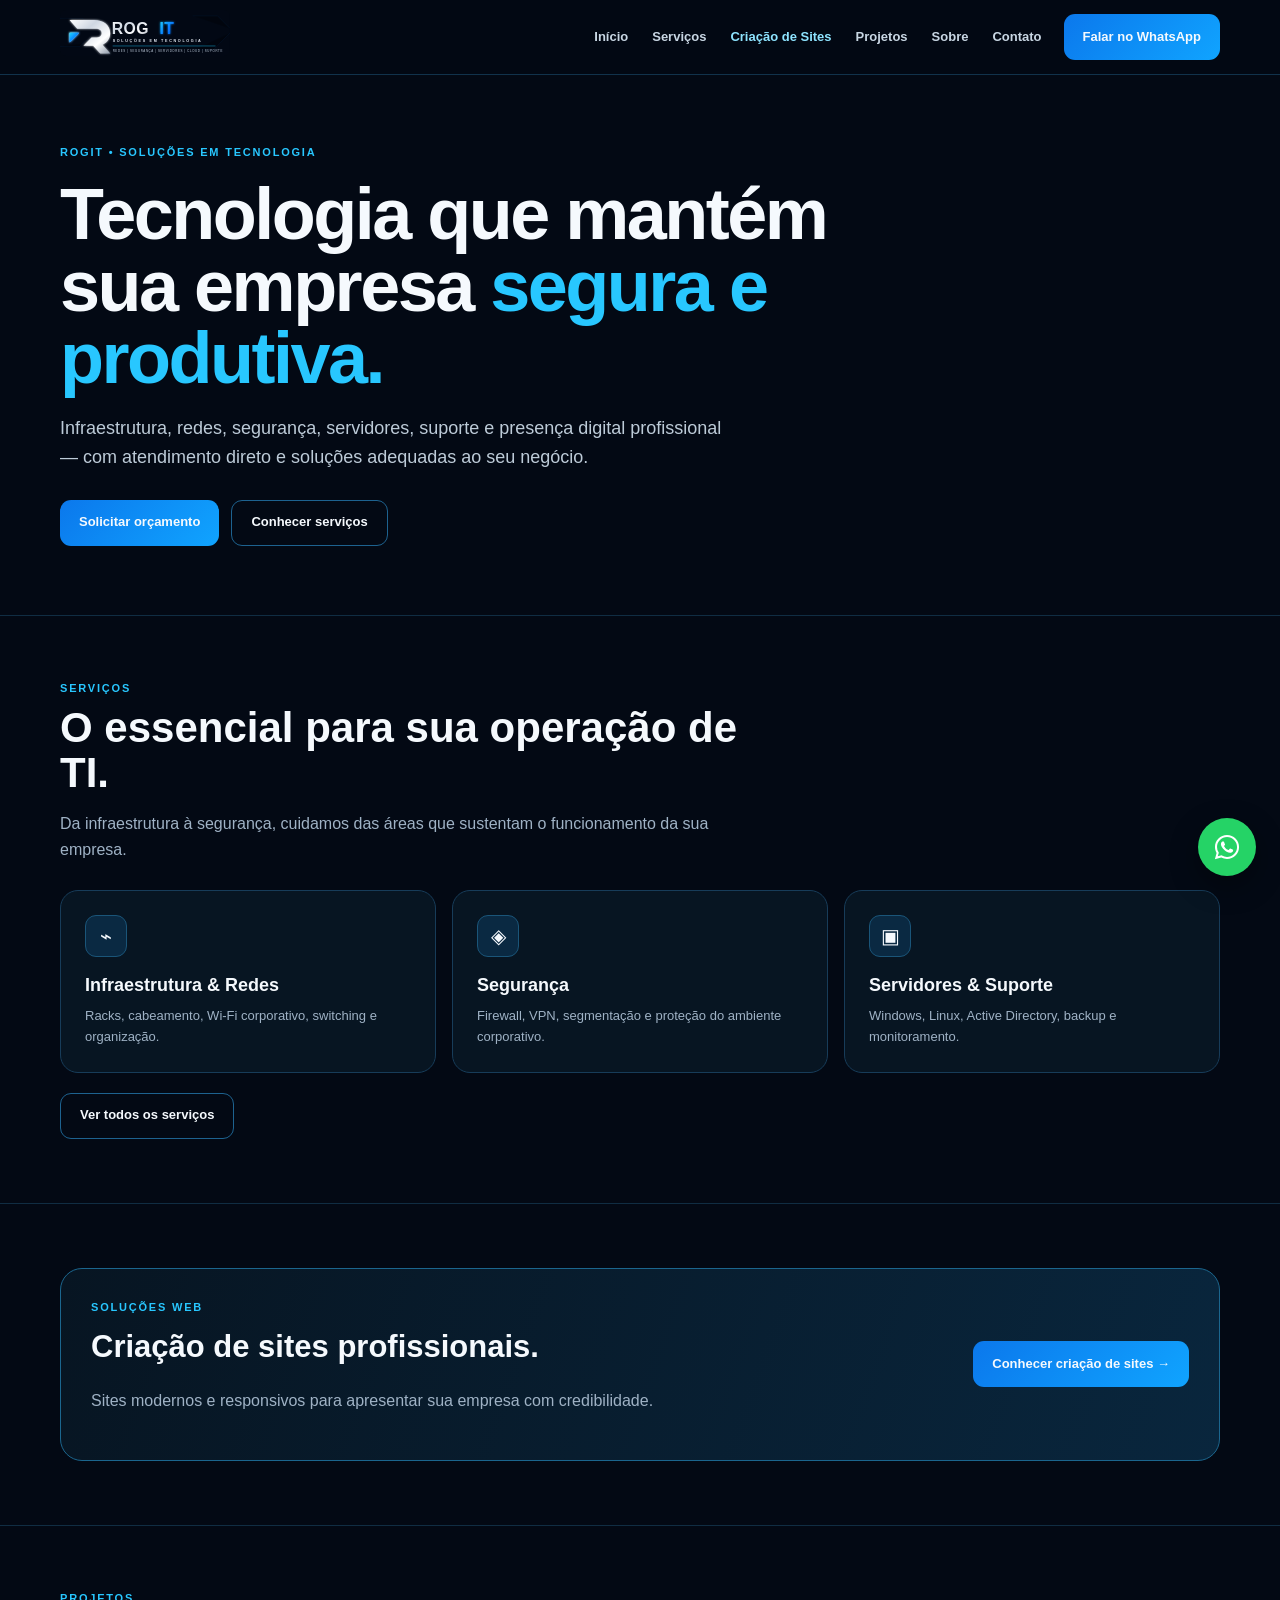
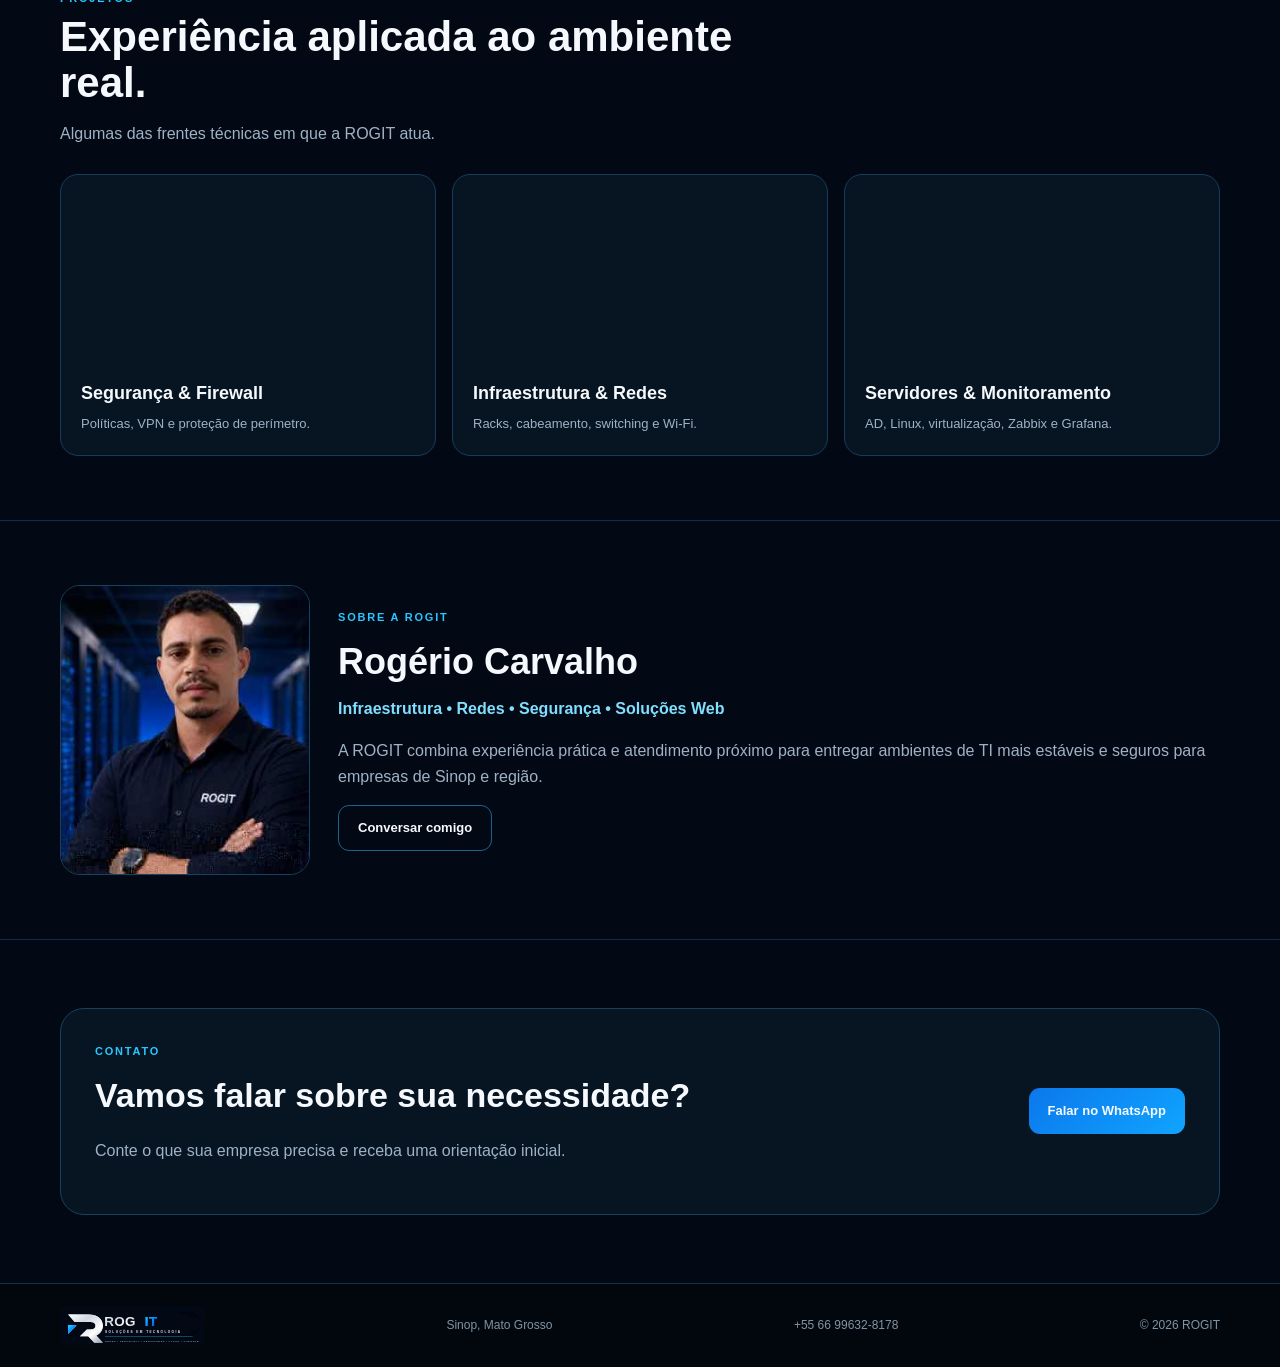
==== commit ef8feb11: "Corrigir card de seguranca e botao WhatsApp" ====
--- a/index.html
+++ b/index.html
@@ -1 +1 @@
-<!DOCTYPE html><html lang="pt-BR"><head><meta charset="UTF-8"><meta name="viewport" content="width=device-width,initial-scale=1"><title>Infraestrutura de TI e Criação de Sites em Sinop | ROGIT</title><meta name="description" content="ROGIT: infraestrutura de TI, redes, segurança, servidores, suporte e criação de sites profissionais em Sinop-MT."><link rel="canonical" href="https://rogit.com.br/"><link rel="icon" href="./favicon.svg"><style>:root{--bg:#030914;--card:#071522;--line:#173a57;--cyan:#28c7ff;--text:#f5f9fd;--muted:#9fb2c5;--green:#25d366}*{box-sizing:border-box}html{scroll-behavior:smooth}body{margin:0;background:var(--bg);color:var(--text);font-family:Inter,Segoe UI,Arial,sans-serif;line-height:1.6}a{text-decoration:none;color:inherit}.wrap{width:min(1160px,92%);margin:auto}.ey{color:var(--cyan);font-size:11px;font-weight:900;letter-spacing:1.8px}header{position:sticky;top:0;z-index:10;background:#030914ed;border-bottom:1px solid #11324b}.nav{height:74px;display:flex;align-items:center;gap:22px}.nav img{width:170px}.nav nav{margin-left:auto;display:flex;gap:24px;font-size:13px;font-weight:700}.nav nav a{color:#c8d6e3}.nav .sites{color:#8ee4ff}.btn{display:inline-flex;align-items:center;justify-content:center;min-height:46px;padding:0 19px;border:1px solid #1d628f;border-radius:11px;font-weight:800;font-size:13px}.primary{background:linear-gradient(135deg,#0b78ec,#10a4ff);border:0}.menu{display:none;margin-left:auto;width:44px;height:44px;border:1px solid #1b4d70;border-radius:10px;background:#071726;color:#fff}.hero{position:relative;overflow:hidden;border-bottom:1px solid #102d43}.hero:before{content:"";position:absolute;inset:0;background:linear-gradient(90deg,#030914 5%,#030914e8 55%,#0309148a),url('https://images.pexels.com/photos/17323801/pexels-photo-17323801/free-photo-of-network-rack.jpeg?auto=compress&dpr=1&h=1100&w=1900') center/cover;opacity:.48}.hero-in{position:relative;min-height:540px;display:flex;align-items:center}.hero-copy{max-width:790px}.hero h1{font-size:clamp(46px,6vw,72px);line-height:1;letter-spacing:-2.5px;margin:16px 0 20px}.hero h1 span{color:var(--cyan)}.hero p{max-width:680px;color:#bdcbd8;font-size:18px}.actions{display:flex;gap:12px;flex-wrap:wrap;margin-top:28px}.section{padding:64px 0;border-bottom:1px solid #102d43}.head{max-width:700px;margin-bottom:27px}.head h2{font-size:clamp(30px,4vw,42px);line-height:1.08;margin:7px 0 10px}.head p,.card p,.sites-strip p,.about p,.contact p{color:var(--muted)}.grid{display:grid;gap:16px}.services,.cases{grid-template-columns:repeat(3,1fr)}.card{border:1px solid #173c59;background:#071522;border-radius:18px;padding:24px}.card h3{font-size:18px;margin:14px 0 7px}.card p{font-size:13px;margin:0}.icon{width:42px;height:42px;border-radius:11px;display:grid;place-items:center;background:#0a2942;border:1px solid #1a5579;font-size:20px}.more{margin-top:20px}.sites-strip{display:grid;grid-template-columns:1fr auto;align-items:center;gap:30px;padding:30px;border:1px solid #1b668e;border-radius:22px;background:linear-gradient(110deg,#071522,#09263d)}.sites-strip h2{font-size:31px;margin:6px 0}.case{padding:0;overflow:hidden}.media{height:170px;background:center/cover}.case:nth-child(1) .media{background-image:url('https://images.pexels.com/photos/17489156/pexels-photo-17489156/free-photo-of-computer-server-in-data-center-room.jpeg?auto=compress&dpr=1&h=750&w=1260')}.case:nth-child(2) .media{background-image:url('https://images.pexels.com/photos/17323801/pexels-photo-17323801/free-photo-of-network-rack.jpeg?auto=compress&dpr=1&h=750&w=1260')}.case:nth-child(3) .media{background-image:url('https://images.pexels.com/photos/17489163/pexels-photo-17489163/free-photo-of-computer-server-in-data-center-room.jpeg?auto=compress&dpr=1&h=750&w=1260')}.copy{padding:20px}.about{display:grid;grid-template-columns:250px 1fr;gap:28px;align-items:center}.portrait{height:290px;border:1px solid #17415e;border-radius:20px;overflow:hidden}.portrait img{width:100%;height:100%;object-fit:cover}.about h2{font-size:36px;margin:6px 0}.role{color:#7fdfff;font-weight:800}.contact{padding:68px 0}.contact-box{display:flex;align-items:center;justify-content:space-between;gap:30px;border:1px solid #17415f;border-radius:24px;background:#071522;padding:34px}.contact h2{font-size:34px;margin:7px 0}footer{border-top:1px solid #11324b;background:#02070d;padding:22px 0}.foot{display:flex;align-items:center;justify-content:space-between;gap:18px;color:#8094a6;font-size:12px}.foot img{width:145px}.wa{position:fixed;right:20px;bottom:20px;width:58px;height:58px;border-radius:50%;display:grid;place-items:center;background:var(--green);font-weight:900}@media(max-width:900px){.nav nav,.nav>.btn{display:none}.menu{display:block}.nav nav.open{display:flex;position:absolute;left:4%;right:4%;top:74px;flex-direction:column;background:#061522;padding:12px}.nav nav.open a{padding:11px}.services,.cases{grid-template-columns:1fr 1fr}.sites-strip{grid-template-columns:1fr}.about{grid-template-columns:220px 1fr}}@media(max-width:620px){.nav img{width:145px}.hero-in{min-height:500px}.hero h1{font-size:44px}.hero p{font-size:16px}.actions{flex-direction:column}.section{padding:50px 0}.services,.cases,.about{grid-template-columns:1fr}.sites-strip{padding:24px}.portrait{height:280px}.contact-box{flex-direction:column;align-items:flex-start}.foot{flex-direction:column;align-items:flex-start}}</style></head><body><header><div class="wrap nav"><a href="#inicio"><img src="./rogit-logo.svg?v=6" alt="ROGIT"></a><nav id="mainNav"><a href="#inicio">Início</a><a href="#servicos">Serviços</a><a class="sites" href="/sites/">Criação de Sites</a><a href="#projetos">Projetos</a><a href="#sobre">Sobre</a><a href="#contato">Contato</a></nav><a class="btn primary" href="https://wa.me/5566996328178" target="_blank">Falar no WhatsApp</a><button class="menu" id="menuBtn">☰</button></div></header><main><section class="hero" id="inicio"><div class="wrap hero-in"><div class="hero-copy"><div class="ey">ROGIT • SOLUÇÕES EM TECNOLOGIA</div><h1>Tecnologia que mantém sua empresa <span>segura e produtiva.</span></h1><p>Infraestrutura, redes, segurança, servidores, suporte e presença digital profissional — com atendimento direto e soluções adequadas ao seu negócio.</p><div class="actions"><a class="btn primary" href="https://wa.me/5566996328178?text=Olá%20ROGIT!%20Quero%20solicitar%20um%20orçamento." target="_blank">Solicitar orçamento</a><a class="btn" href="#servicos">Conhecer serviços</a></div></div></div></section><section class="section" id="servicos"><div class="wrap"><div class="head"><div class="ey">SERVIÇOS</div><h2>O essencial para sua operação de TI.</h2><p>Da infraestrutura à segurança, cuidamos das áreas que sustentam o funcionamento da sua empresa.</p></div><div class="grid services"><a class="card" href="/infraestrutura-ti-sinop.html"><div class="icon">⌁</div><h3>Infraestrutura & Redes</h3><p>Racks, cabeamento, Wi-Fi corporativo, switching e organização.</p></a><a class="card" href="/firewall-fortigate-sinop.html"><div class="icon">◈</div><h3>Segurança</h3><p>Firewall, VPN, segmentação e proteção do ambiente corporativo.</p></a><a class="card" href="/servidores-active-directory-sinop.html"><div class="icon">▣</div><h3>Servidores & Suporte</h3><p>Windows, Linux, Active Directory, backup e monitoramento.</p></a></div><div class="more"><a class="btn" href="/servicos-ti-sinop.html">Ver todos os serviços</a></div></div></section><section class="section"><div class="wrap"><div class="sites-strip"><div><div class="ey">SOLUÇÕES WEB</div><h2>Criação de sites profissionais.</h2><p>Sites modernos e responsivos para apresentar sua empresa com credibilidade.</p></div><a class="btn primary" href="/sites/">Conhecer criação de sites →</a></div></div></section><section class="section" id="projetos"><div class="wrap"><div class="head"><div class="ey">PROJETOS</div><h2>Experiência aplicada ao ambiente real.</h2><p>Algumas das frentes técnicas em que a ROGIT atua.</p></div><div class="grid cases"><article class="card case"><div class="media"></div><div class="copy"><h3>Segurança & Firewall</h3><p>Políticas, VPN e proteção de perímetro.</p></div></article><article class="card case"><div class="media"></div><div class="copy"><h3>Infraestrutura & Redes</h3><p>Racks, cabeamento, switching e Wi-Fi.</p></div></article><article class="card case"><div class="media"></div><div class="copy"><h3>Servidores & Monitoramento</h3><p>AD, Linux, virtualização, Zabbix e Grafana.</p></div></article></div></div></section><section class="section" id="sobre"><div class="wrap about"><div class="portrait"><img src="./images/rogerio-carvalho.svg?v=1" alt="Rogério Carvalho"></div><div><div class="ey">SOBRE A ROGIT</div><h2>Rogério Carvalho</h2><div class="role">Infraestrutura • Redes • Segurança • Soluções Web</div><p>A ROGIT combina experiência prática e atendimento próximo para entregar ambientes de TI mais estáveis e seguros para empresas de Sinop e região.</p><a class="btn" href="https://wa.me/5566996328178" target="_blank">Conversar comigo</a></div></div></section><section class="contact" id="contato"><div class="wrap"><div class="contact-box"><div><div class="ey">CONTATO</div><h2>Vamos falar sobre sua necessidade?</h2><p>Conte o que sua empresa precisa e receba uma orientação inicial.</p></div><a class="btn primary" href="https://wa.me/5566996328178" target="_blank">Falar no WhatsApp</a></div></div></section></main><footer><div class="wrap foot"><img src="./rogit-logo.svg?v=6" alt="ROGIT"><span>Sinop, Mato Grosso</span><span>+55 66 99632-8178</span><span>© 2026 ROGIT</span></div></footer><a class="wa" href="https://wa.me/5566996328178" target="_blank" aria-label="WhatsApp">WA</a><script>const b=document.getElementById('menuBtn'),n=document.getElementById('mainNav');b.onclick=()=>n.classList.toggle('open');</script></body></html>+<!DOCTYPE html><html lang="pt-BR"><head><meta charset="UTF-8"><meta name="viewport" content="width=device-width,initial-scale=1"><title>Infraestrutura de TI e Criação de Sites em Sinop | ROGIT</title><meta name="description" content="ROGIT: infraestrutura de TI, redes, segurança, servidores, suporte e criação de sites profissionais em Sinop-MT."><link rel="canonical" href="https://rogit.com.br/"><link rel="icon" href="./favicon.svg"><style>:root{--bg:#030914;--card:#071522;--line:#173a57;--cyan:#28c7ff;--text:#f5f9fd;--muted:#9fb2c5;--green:#25d366}*{box-sizing:border-box}html{scroll-behavior:smooth}body{margin:0;background:var(--bg);color:var(--text);font-family:Inter,Segoe UI,Arial,sans-serif;line-height:1.6}a{text-decoration:none;color:inherit}.wrap{width:min(1160px,92%);margin:auto}.ey{color:var(--cyan);font-size:11px;font-weight:900;letter-spacing:1.8px}header{position:sticky;top:0;z-index:10;background:#030914ed;border-bottom:1px solid #11324b}.nav{height:74px;display:flex;align-items:center;gap:22px}.nav img{width:170px}.nav nav{margin-left:auto;display:flex;gap:24px;font-size:13px;font-weight:700}.nav nav a{color:#c8d6e3}.nav .sites{color:#8ee4ff}.btn{display:inline-flex;align-items:center;justify-content:center;min-height:46px;padding:0 19px;border:1px solid #1d628f;border-radius:11px;font-weight:800;font-size:13px}.primary{background:linear-gradient(135deg,#0b78ec,#10a4ff);border:0}.menu{display:none;margin-left:auto;width:44px;height:44px;border:1px solid #1b4d70;border-radius:10px;background:#071726;color:#fff}.hero{position:relative;overflow:hidden;border-bottom:1px solid #102d43}.hero:before{content:"";position:absolute;inset:0;background:linear-gradient(90deg,#030914 5%,#030914e8 55%,#0309148a),url('https://images.pexels.com/photos/17323801/pexels-photo-17323801/free-photo-of-network-rack.jpeg?auto=compress&dpr=1&h=1100&w=1900') center/cover;opacity:.48}.hero-in{position:relative;min-height:540px;display:flex;align-items:center}.hero-copy{max-width:790px}.hero h1{font-size:clamp(46px,6vw,72px);line-height:1;letter-spacing:-2.5px;margin:16px 0 20px}.hero h1 span{color:var(--cyan)}.hero p{max-width:680px;color:#bdcbd8;font-size:18px}.actions{display:flex;gap:12px;flex-wrap:wrap;margin-top:28px}.section{padding:64px 0;border-bottom:1px solid #102d43}.head{max-width:700px;margin-bottom:27px}.head h2{font-size:clamp(30px,4vw,42px);line-height:1.08;margin:7px 0 10px}.head p,.card p,.sites-strip p,.about p,.contact p{color:var(--muted)}.grid{display:grid;gap:16px}.services,.cases{grid-template-columns:repeat(3,1fr)}.card{border:1px solid #173c59;background:#071522;border-radius:18px;padding:24px;transition:.2s}.services .card:hover{transform:translateY(-3px);border-color:#2587bd;background:#092033}.card h3{font-size:18px;margin:14px 0 7px}.card p{font-size:13px;margin:0}.icon{width:42px;height:42px;border-radius:11px;display:grid;place-items:center;background:#0a2942;border:1px solid #1a5579;font-size:20px}.more{margin-top:20px}.sites-strip{display:grid;grid-template-columns:1fr auto;align-items:center;gap:30px;padding:30px;border:1px solid #1b668e;border-radius:22px;background:linear-gradient(110deg,#071522,#09263d)}.sites-strip h2{font-size:31px;margin:6px 0}.case{padding:0;overflow:hidden}.media{height:170px;background:center/cover}.case:nth-child(1) .media{background-image:url('https://images.pexels.com/photos/17489156/pexels-photo-17489156/free-photo-of-computer-server-in-data-center-room.jpeg?auto=compress&dpr=1&h=750&w=1260')}.case:nth-child(2) .media{background-image:url('https://images.pexels.com/photos/17323801/pexels-photo-17323801/free-photo-of-network-rack.jpeg?auto=compress&dpr=1&h=750&w=1260')}.case:nth-child(3) .media{background-image:url('https://images.pexels.com/photos/17489163/pexels-photo-17489163/free-photo-of-computer-server-in-data-center-room.jpeg?auto=compress&dpr=1&h=750&w=1260')}.copy{padding:20px}.about{display:grid;grid-template-columns:250px 1fr;gap:28px;align-items:center}.portrait{height:290px;border:1px solid #17415e;border-radius:20px;overflow:hidden}.portrait img{width:100%;height:100%;object-fit:cover}.about h2{font-size:36px;margin:6px 0}.role{color:#7fdfff;font-weight:800}.contact{padding:68px 0}.contact-box{display:flex;align-items:center;justify-content:space-between;gap:30px;border:1px solid #17415f;border-radius:24px;background:#071522;padding:34px}.contact h2{font-size:34px;margin:7px 0}footer{border-top:1px solid #11324b;background:#02070d;padding:22px 0}.foot{display:flex;align-items:center;justify-content:space-between;gap:18px;color:#8094a6;font-size:12px}.foot img{width:145px}.wa{position:fixed;right:24px;bottom:24px;width:58px;height:58px;border-radius:50%;display:flex;align-items:center;justify-content:center;background:#25d366;box-shadow:0 10px 28px rgba(0,0,0,.38);z-index:120;transition:.2s}.wa:hover{transform:translateY(-3px) scale(1.04);background:#20c65a}.wa svg{width:30px;height:30px;fill:#fff}@media(max-width:900px){.nav nav,.nav>.btn{display:none}.menu{display:block}.nav nav.open{display:flex;position:absolute;left:4%;right:4%;top:74px;flex-direction:column;background:#061522;padding:12px}.nav nav.open a{padding:11px}.services,.cases{grid-template-columns:1fr 1fr}.sites-strip{grid-template-columns:1fr}.about{grid-template-columns:220px 1fr}}@media(max-width:620px){.nav img{width:145px}.hero-in{min-height:500px}.hero h1{font-size:44px}.hero p{font-size:16px}.actions{flex-direction:column}.section{padding:50px 0}.services,.cases,.about{grid-template-columns:1fr}.sites-strip{padding:24px}.portrait{height:280px}.contact-box{flex-direction:column;align-items:flex-start}.foot{flex-direction:column;align-items:flex-start}.wa{right:16px;bottom:16px;width:54px;height:54px}}</style></head><body><header><div class="wrap nav"><a href="#inicio"><img src="./rogit-logo.svg?v=6" alt="ROGIT"></a><nav id="mainNav"><a href="#inicio">Início</a><a href="#servicos">Serviços</a><a class="sites" href="/sites/">Criação de Sites</a><a href="#projetos">Projetos</a><a href="#sobre">Sobre</a><a href="#contato">Contato</a></nav><a class="btn primary" href="https://wa.me/5566996328178" target="_blank">Falar no WhatsApp</a><button class="menu" id="menuBtn">☰</button></div></header><main><section class="hero" id="inicio"><div class="wrap hero-in"><div class="hero-copy"><div class="ey">ROGIT • SOLUÇÕES EM TECNOLOGIA</div><h1>Tecnologia que mantém sua empresa <span>segura e produtiva.</span></h1><p>Infraestrutura, redes, segurança, servidores, suporte e presença digital profissional — com atendimento direto e soluções adequadas ao seu negócio.</p><div class="actions"><a class="btn primary" href="https://wa.me/5566996328178?text=Olá%20ROGIT!%20Quero%20solicitar%20um%20orçamento." target="_blank">Solicitar orçamento</a><a class="btn" href="#servicos">Conhecer serviços</a></div></div></div></section><section class="section" id="servicos"><div class="wrap"><div class="head"><div class="ey">SERVIÇOS</div><h2>O essencial para sua operação de TI.</h2><p>Da infraestrutura à segurança, cuidamos das áreas que sustentam o funcionamento da sua empresa.</p></div><div class="grid services"><a class="card" href="/infraestrutura-ti-sinop.html"><div class="icon">⌁</div><h3>Infraestrutura & Redes</h3><p>Racks, cabeamento, Wi-Fi corporativo, switching e organização.</p></a><a class="card" href="/firewall-fortigate-sinop.html"><div class="icon">◈</div><h3>Segurança</h3><p>Firewall, VPN, segmentação e proteção do ambiente corporativo.</p></a><a class="card" href="/servidores-active-directory-sinop.html"><div class="icon">▣</div><h3>Servidores & Suporte</h3><p>Windows, Linux, Active Directory, backup e monitoramento.</p></a></div><div class="more"><a class="btn" href="/servicos-ti-sinop.html">Ver todos os serviços</a></div></div></section><section class="section"><div class="wrap"><div class="sites-strip"><div><div class="ey">SOLUÇÕES WEB</div><h2>Criação de sites profissionais.</h2><p>Sites modernos e responsivos para apresentar sua empresa com credibilidade.</p></div><a class="btn primary" href="/sites/">Conhecer criação de sites →</a></div></div></section><section class="section" id="projetos"><div class="wrap"><div class="head"><div class="ey">PROJETOS</div><h2>Experiência aplicada ao ambiente real.</h2><p>Algumas das frentes técnicas em que a ROGIT atua.</p></div><div class="grid cases"><article class="card case"><div class="media"></div><div class="copy"><h3>Segurança & Firewall</h3><p>Políticas, VPN e proteção de perímetro.</p></div></article><article class="card case"><div class="media"></div><div class="copy"><h3>Infraestrutura & Redes</h3><p>Racks, cabeamento, switching e Wi-Fi.</p></div></article><article class="card case"><div class="media"></div><div class="copy"><h3>Servidores & Monitoramento</h3><p>AD, Linux, virtualização, Zabbix e Grafana.</p></div></article></div></div></section><section class="section" id="sobre"><div class="wrap about"><div class="portrait"><img src="./images/rogerio-carvalho.svg?v=1" alt="Rogério Carvalho"></div><div><div class="ey">SOBRE A ROGIT</div><h2>Rogério Carvalho</h2><div class="role">Infraestrutura • Redes • Segurança • Soluções Web</div><p>A ROGIT combina experiência prática e atendimento próximo para entregar ambientes de TI mais estáveis e seguros para empresas de Sinop e região.</p><a class="btn" href="https://wa.me/5566996328178" target="_blank">Conversar comigo</a></div></div></section><section class="contact" id="contato"><div class="wrap"><div class="contact-box"><div><div class="ey">CONTATO</div><h2>Vamos falar sobre sua necessidade?</h2><p>Conte o que sua empresa precisa e receba uma orientação inicial.</p></div><a class="btn primary" href="https://wa.me/5566996328178" target="_blank">Falar no WhatsApp</a></div></div></section></main><footer><div class="wrap foot"><img src="./rogit-logo.svg?v=6" alt="ROGIT"><span>Sinop, Mato Grosso</span><span>+55 66 99632-8178</span><span>© 2026 ROGIT</span></div></footer><a class="wa" href="https://wa.me/5566996328178?text=Olá%20ROGIT!%20Gostaria%20de%20falar%20sobre%20um%20projeto." target="_blank" aria-label="Falar com a ROGIT no WhatsApp"><svg viewBox="0 0 32 32" aria-hidden="true"><path d="M16.02 3.2c-7.08 0-12.84 5.74-12.84 12.8 0 2.26.59 4.46 1.71 6.4L3.08 29l6.76-1.77a12.86 12.86 0 0 0 6.17 1.57h.01c7.08 0 12.84-5.74 12.84-12.8S23.1 3.2 16.02 3.2zm0 23.44h-.01a10.66 10.66 0 0 1-5.43-1.48l-.39-.23-4.01 1.05 1.07-3.9-.25-.4a10.57 10.57 0 0 1-1.63-5.68c0-5.88 4.79-10.66 10.68-10.66 5.89 0 10.68 4.78 10.68 10.66 0 5.88-4.79 10.64-10.71 10.64zm5.86-7.98c-.32-.16-1.9-.94-2.19-1.04-.29-.11-.51-.16-.72.16-.21.32-.83 1.04-1.02 1.25-.19.21-.37.24-.69.08-.32-.16-1.35-.5-2.57-1.59-.95-.85-1.59-1.9-1.78-2.22-.19-.32-.02-.49.14-.65.14-.14.32-.37.48-.56.16-.19.21-.32.32-.53.11-.21.05-.4-.03-.56-.08-.16-.72-1.73-.99-2.37-.26-.62-.52-.54-.72-.55h-.61c-.21 0-.56.08-.85.4-.29.32-1.12 1.09-1.12 2.66s1.15 3.09 1.31 3.3c.16.21 2.26 3.45 5.48 4.84.77.33 1.36.53 1.83.68.77.24 1.47.21 2.02.13.62-.09 1.9-.78 2.17-1.53.27-.75.27-1.39.19-1.53-.08-.13-.29-.21-.61-.37z"/></svg></a><script>const b=document.getElementById('menuBtn'),n=document.getElementById('mainNav');b.onclick=()=>n.classList.toggle('open');</script></body></html>
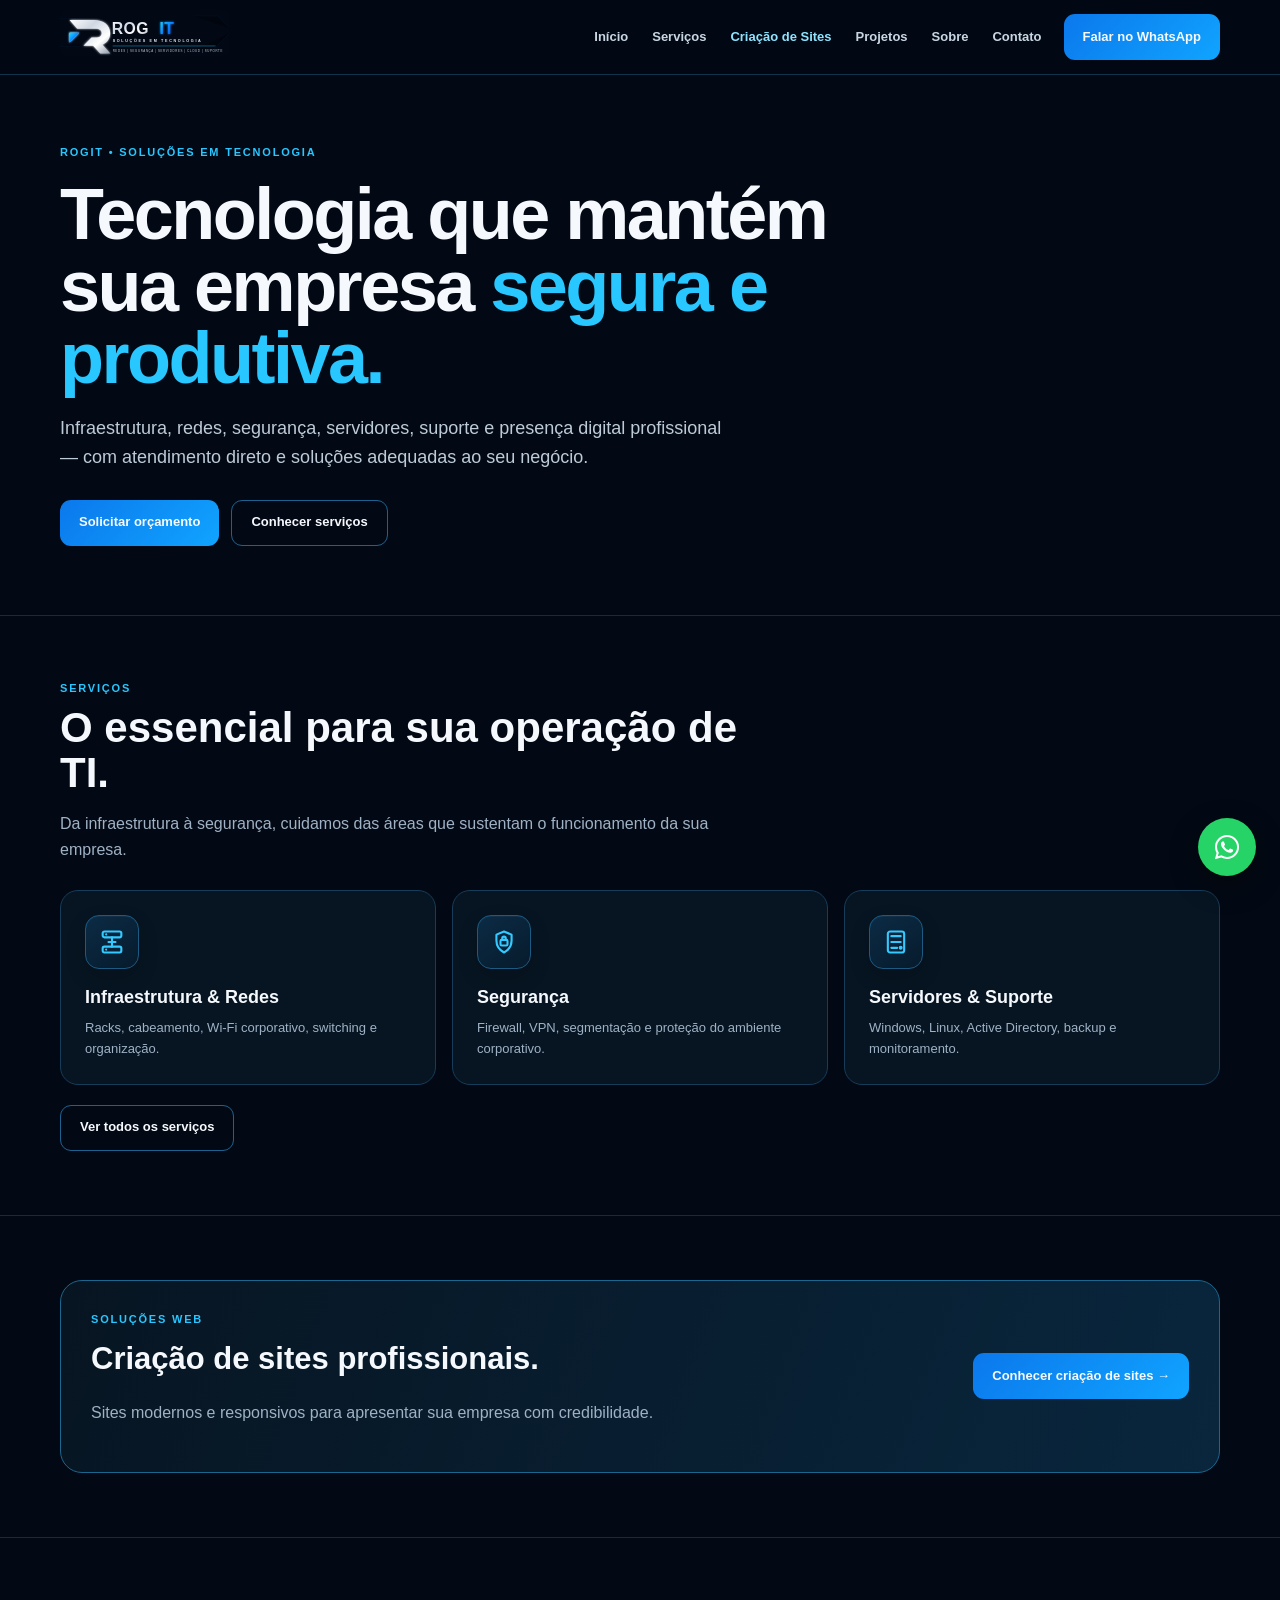
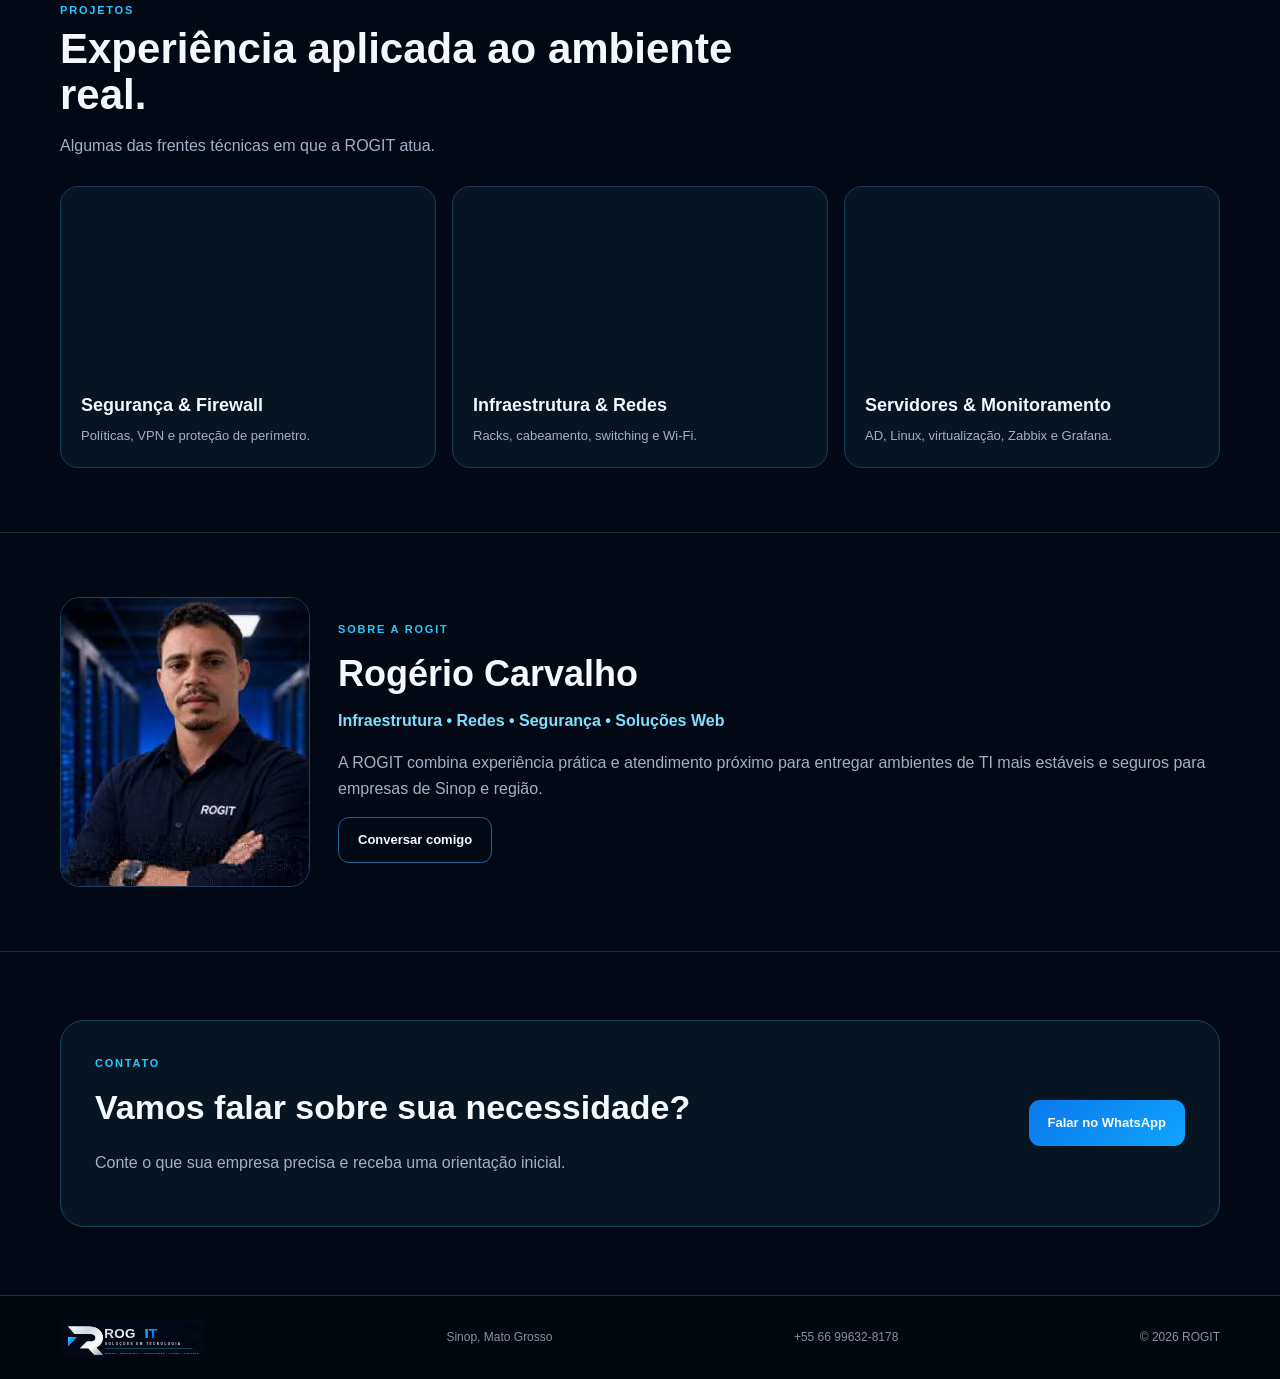
==== commit c57f437f: "Melhorar icones dos servicos na home" ====
--- a/index.html
+++ b/index.html
@@ -1 +1 @@
-<!DOCTYPE html><html lang="pt-BR"><head><meta charset="UTF-8"><meta name="viewport" content="width=device-width,initial-scale=1"><title>Infraestrutura de TI e Criação de Sites em Sinop | ROGIT</title><meta name="description" content="ROGIT: infraestrutura de TI, redes, segurança, servidores, suporte e criação de sites profissionais em Sinop-MT."><link rel="canonical" href="https://rogit.com.br/"><link rel="icon" href="./favicon.svg"><style>:root{--bg:#030914;--card:#071522;--line:#173a57;--cyan:#28c7ff;--text:#f5f9fd;--muted:#9fb2c5;--green:#25d366}*{box-sizing:border-box}html{scroll-behavior:smooth}body{margin:0;background:var(--bg);color:var(--text);font-family:Inter,Segoe UI,Arial,sans-serif;line-height:1.6}a{text-decoration:none;color:inherit}.wrap{width:min(1160px,92%);margin:auto}.ey{color:var(--cyan);font-size:11px;font-weight:900;letter-spacing:1.8px}header{position:sticky;top:0;z-index:10;background:#030914ed;border-bottom:1px solid #11324b}.nav{height:74px;display:flex;align-items:center;gap:22px}.nav img{width:170px}.nav nav{margin-left:auto;display:flex;gap:24px;font-size:13px;font-weight:700}.nav nav a{color:#c8d6e3}.nav .sites{color:#8ee4ff}.btn{display:inline-flex;align-items:center;justify-content:center;min-height:46px;padding:0 19px;border:1px solid #1d628f;border-radius:11px;font-weight:800;font-size:13px}.primary{background:linear-gradient(135deg,#0b78ec,#10a4ff);border:0}.menu{display:none;margin-left:auto;width:44px;height:44px;border:1px solid #1b4d70;border-radius:10px;background:#071726;color:#fff}.hero{position:relative;overflow:hidden;border-bottom:1px solid #102d43}.hero:before{content:"";position:absolute;inset:0;background:linear-gradient(90deg,#030914 5%,#030914e8 55%,#0309148a),url('https://images.pexels.com/photos/17323801/pexels-photo-17323801/free-photo-of-network-rack.jpeg?auto=compress&dpr=1&h=1100&w=1900') center/cover;opacity:.48}.hero-in{position:relative;min-height:540px;display:flex;align-items:center}.hero-copy{max-width:790px}.hero h1{font-size:clamp(46px,6vw,72px);line-height:1;letter-spacing:-2.5px;margin:16px 0 20px}.hero h1 span{color:var(--cyan)}.hero p{max-width:680px;color:#bdcbd8;font-size:18px}.actions{display:flex;gap:12px;flex-wrap:wrap;margin-top:28px}.section{padding:64px 0;border-bottom:1px solid #102d43}.head{max-width:700px;margin-bottom:27px}.head h2{font-size:clamp(30px,4vw,42px);line-height:1.08;margin:7px 0 10px}.head p,.card p,.sites-strip p,.about p,.contact p{color:var(--muted)}.grid{display:grid;gap:16px}.services,.cases{grid-template-columns:repeat(3,1fr)}.card{border:1px solid #173c59;background:#071522;border-radius:18px;padding:24px;transition:.2s}.services .card:hover{transform:translateY(-3px);border-color:#2587bd;background:#092033}.card h3{font-size:18px;margin:14px 0 7px}.card p{font-size:13px;margin:0}.icon{width:42px;height:42px;border-radius:11px;display:grid;place-items:center;background:#0a2942;border:1px solid #1a5579;font-size:20px}.more{margin-top:20px}.sites-strip{display:grid;grid-template-columns:1fr auto;align-items:center;gap:30px;padding:30px;border:1px solid #1b668e;border-radius:22px;background:linear-gradient(110deg,#071522,#09263d)}.sites-strip h2{font-size:31px;margin:6px 0}.case{padding:0;overflow:hidden}.media{height:170px;background:center/cover}.case:nth-child(1) .media{background-image:url('https://images.pexels.com/photos/17489156/pexels-photo-17489156/free-photo-of-computer-server-in-data-center-room.jpeg?auto=compress&dpr=1&h=750&w=1260')}.case:nth-child(2) .media{background-image:url('https://images.pexels.com/photos/17323801/pexels-photo-17323801/free-photo-of-network-rack.jpeg?auto=compress&dpr=1&h=750&w=1260')}.case:nth-child(3) .media{background-image:url('https://images.pexels.com/photos/17489163/pexels-photo-17489163/free-photo-of-computer-server-in-data-center-room.jpeg?auto=compress&dpr=1&h=750&w=1260')}.copy{padding:20px}.about{display:grid;grid-template-columns:250px 1fr;gap:28px;align-items:center}.portrait{height:290px;border:1px solid #17415e;border-radius:20px;overflow:hidden}.portrait img{width:100%;height:100%;object-fit:cover}.about h2{font-size:36px;margin:6px 0}.role{color:#7fdfff;font-weight:800}.contact{padding:68px 0}.contact-box{display:flex;align-items:center;justify-content:space-between;gap:30px;border:1px solid #17415f;border-radius:24px;background:#071522;padding:34px}.contact h2{font-size:34px;margin:7px 0}footer{border-top:1px solid #11324b;background:#02070d;padding:22px 0}.foot{display:flex;align-items:center;justify-content:space-between;gap:18px;color:#8094a6;font-size:12px}.foot img{width:145px}.wa{position:fixed;right:24px;bottom:24px;width:58px;height:58px;border-radius:50%;display:flex;align-items:center;justify-content:center;background:#25d366;box-shadow:0 10px 28px rgba(0,0,0,.38);z-index:120;transition:.2s}.wa:hover{transform:translateY(-3px) scale(1.04);background:#20c65a}.wa svg{width:30px;height:30px;fill:#fff}@media(max-width:900px){.nav nav,.nav>.btn{display:none}.menu{display:block}.nav nav.open{display:flex;position:absolute;left:4%;right:4%;top:74px;flex-direction:column;background:#061522;padding:12px}.nav nav.open a{padding:11px}.services,.cases{grid-template-columns:1fr 1fr}.sites-strip{grid-template-columns:1fr}.about{grid-template-columns:220px 1fr}}@media(max-width:620px){.nav img{width:145px}.hero-in{min-height:500px}.hero h1{font-size:44px}.hero p{font-size:16px}.actions{flex-direction:column}.section{padding:50px 0}.services,.cases,.about{grid-template-columns:1fr}.sites-strip{padding:24px}.portrait{height:280px}.contact-box{flex-direction:column;align-items:flex-start}.foot{flex-direction:column;align-items:flex-start}.wa{right:16px;bottom:16px;width:54px;height:54px}}</style></head><body><header><div class="wrap nav"><a href="#inicio"><img src="./rogit-logo.svg?v=6" alt="ROGIT"></a><nav id="mainNav"><a href="#inicio">Início</a><a href="#servicos">Serviços</a><a class="sites" href="/sites/">Criação de Sites</a><a href="#projetos">Projetos</a><a href="#sobre">Sobre</a><a href="#contato">Contato</a></nav><a class="btn primary" href="https://wa.me/5566996328178" target="_blank">Falar no WhatsApp</a><button class="menu" id="menuBtn">☰</button></div></header><main><section class="hero" id="inicio"><div class="wrap hero-in"><div class="hero-copy"><div class="ey">ROGIT • SOLUÇÕES EM TECNOLOGIA</div><h1>Tecnologia que mantém sua empresa <span>segura e produtiva.</span></h1><p>Infraestrutura, redes, segurança, servidores, suporte e presença digital profissional — com atendimento direto e soluções adequadas ao seu negócio.</p><div class="actions"><a class="btn primary" href="https://wa.me/5566996328178?text=Olá%20ROGIT!%20Quero%20solicitar%20um%20orçamento." target="_blank">Solicitar orçamento</a><a class="btn" href="#servicos">Conhecer serviços</a></div></div></div></section><section class="section" id="servicos"><div class="wrap"><div class="head"><div class="ey">SERVIÇOS</div><h2>O essencial para sua operação de TI.</h2><p>Da infraestrutura à segurança, cuidamos das áreas que sustentam o funcionamento da sua empresa.</p></div><div class="grid services"><a class="card" href="/infraestrutura-ti-sinop.html"><div class="icon">⌁</div><h3>Infraestrutura & Redes</h3><p>Racks, cabeamento, Wi-Fi corporativo, switching e organização.</p></a><a class="card" href="/firewall-fortigate-sinop.html"><div class="icon">◈</div><h3>Segurança</h3><p>Firewall, VPN, segmentação e proteção do ambiente corporativo.</p></a><a class="card" href="/servidores-active-directory-sinop.html"><div class="icon">▣</div><h3>Servidores & Suporte</h3><p>Windows, Linux, Active Directory, backup e monitoramento.</p></a></div><div class="more"><a class="btn" href="/servicos-ti-sinop.html">Ver todos os serviços</a></div></div></section><section class="section"><div class="wrap"><div class="sites-strip"><div><div class="ey">SOLUÇÕES WEB</div><h2>Criação de sites profissionais.</h2><p>Sites modernos e responsivos para apresentar sua empresa com credibilidade.</p></div><a class="btn primary" href="/sites/">Conhecer criação de sites →</a></div></div></section><section class="section" id="projetos"><div class="wrap"><div class="head"><div class="ey">PROJETOS</div><h2>Experiência aplicada ao ambiente real.</h2><p>Algumas das frentes técnicas em que a ROGIT atua.</p></div><div class="grid cases"><article class="card case"><div class="media"></div><div class="copy"><h3>Segurança & Firewall</h3><p>Políticas, VPN e proteção de perímetro.</p></div></article><article class="card case"><div class="media"></div><div class="copy"><h3>Infraestrutura & Redes</h3><p>Racks, cabeamento, switching e Wi-Fi.</p></div></article><article class="card case"><div class="media"></div><div class="copy"><h3>Servidores & Monitoramento</h3><p>AD, Linux, virtualização, Zabbix e Grafana.</p></div></article></div></div></section><section class="section" id="sobre"><div class="wrap about"><div class="portrait"><img src="./images/rogerio-carvalho.svg?v=1" alt="Rogério Carvalho"></div><div><div class="ey">SOBRE A ROGIT</div><h2>Rogério Carvalho</h2><div class="role">Infraestrutura • Redes • Segurança • Soluções Web</div><p>A ROGIT combina experiência prática e atendimento próximo para entregar ambientes de TI mais estáveis e seguros para empresas de Sinop e região.</p><a class="btn" href="https://wa.me/5566996328178" target="_blank">Conversar comigo</a></div></div></section><section class="contact" id="contato"><div class="wrap"><div class="contact-box"><div><div class="ey">CONTATO</div><h2>Vamos falar sobre sua necessidade?</h2><p>Conte o que sua empresa precisa e receba uma orientação inicial.</p></div><a class="btn primary" href="https://wa.me/5566996328178" target="_blank">Falar no WhatsApp</a></div></div></section></main><footer><div class="wrap foot"><img src="./rogit-logo.svg?v=6" alt="ROGIT"><span>Sinop, Mato Grosso</span><span>+55 66 99632-8178</span><span>© 2026 ROGIT</span></div></footer><a class="wa" href="https://wa.me/5566996328178?text=Olá%20ROGIT!%20Gostaria%20de%20falar%20sobre%20um%20projeto." target="_blank" aria-label="Falar com a ROGIT no WhatsApp"><svg viewBox="0 0 32 32" aria-hidden="true"><path d="M16.02 3.2c-7.08 0-12.84 5.74-12.84 12.8 0 2.26.59 4.46 1.71 6.4L3.08 29l6.76-1.77a12.86 12.86 0 0 0 6.17 1.57h.01c7.08 0 12.84-5.74 12.84-12.8S23.1 3.2 16.02 3.2zm0 23.44h-.01a10.66 10.66 0 0 1-5.43-1.48l-.39-.23-4.01 1.05 1.07-3.9-.25-.4a10.57 10.57 0 0 1-1.63-5.68c0-5.88 4.79-10.66 10.68-10.66 5.89 0 10.68 4.78 10.68 10.66 0 5.88-4.79 10.64-10.71 10.64zm5.86-7.98c-.32-.16-1.9-.94-2.19-1.04-.29-.11-.51-.16-.72.16-.21.32-.83 1.04-1.02 1.25-.19.21-.37.24-.69.08-.32-.16-1.35-.5-2.57-1.59-.95-.85-1.59-1.9-1.78-2.22-.19-.32-.02-.49.14-.65.14-.14.32-.37.48-.56.16-.19.21-.32.32-.53.11-.21.05-.4-.03-.56-.08-.16-.72-1.73-.99-2.37-.26-.62-.52-.54-.72-.55h-.61c-.21 0-.56.08-.85.4-.29.32-1.12 1.09-1.12 2.66s1.15 3.09 1.31 3.3c.16.21 2.26 3.45 5.48 4.84.77.33 1.36.53 1.83.68.77.24 1.47.21 2.02.13.62-.09 1.9-.78 2.17-1.53.27-.75.27-1.39.19-1.53-.08-.13-.29-.21-.61-.37z"/></svg></a><script>const b=document.getElementById('menuBtn'),n=document.getElementById('mainNav');b.onclick=()=>n.classList.toggle('open');</script></body></html>+<!DOCTYPE html><html lang="pt-BR"><head><meta charset="UTF-8"><meta name="viewport" content="width=device-width,initial-scale=1"><title>Infraestrutura de TI e Criação de Sites em Sinop | ROGIT</title><meta name="description" content="ROGIT: infraestrutura de TI, redes, segurança, servidores, suporte e criação de sites profissionais em Sinop-MT."><link rel="canonical" href="https://rogit.com.br/"><link rel="icon" href="./favicon.svg"><style>:root{--bg:#030914;--card:#071522;--line:#173a57;--cyan:#28c7ff;--text:#f5f9fd;--muted:#9fb2c5;--green:#25d366}*{box-sizing:border-box}html{scroll-behavior:smooth}body{margin:0;background:var(--bg);color:var(--text);font-family:Inter,Segoe UI,Arial,sans-serif;line-height:1.6}a{text-decoration:none;color:inherit}.wrap{width:min(1160px,92%);margin:auto}.ey{color:var(--cyan);font-size:11px;font-weight:900;letter-spacing:1.8px}header{position:sticky;top:0;z-index:10;background:#030914ed;border-bottom:1px solid #11324b}.nav{height:74px;display:flex;align-items:center;gap:22px}.nav img{width:170px}.nav nav{margin-left:auto;display:flex;gap:24px;font-size:13px;font-weight:700}.nav nav a{color:#c8d6e3}.nav .sites{color:#8ee4ff}.btn{display:inline-flex;align-items:center;justify-content:center;min-height:46px;padding:0 19px;border:1px solid #1d628f;border-radius:11px;font-weight:800;font-size:13px}.primary{background:linear-gradient(135deg,#0b78ec,#10a4ff);border:0}.menu{display:none;margin-left:auto;width:44px;height:44px;border:1px solid #1b4d70;border-radius:10px;background:#071726;color:#fff}.hero{position:relative;overflow:hidden;border-bottom:1px solid #102d43}.hero:before{content:"";position:absolute;inset:0;background:linear-gradient(90deg,#030914 5%,#030914e8 55%,#0309148a),url('https://images.pexels.com/photos/17323801/pexels-photo-17323801/free-photo-of-network-rack.jpeg?auto=compress&dpr=1&h=1100&w=1900') center/cover;opacity:.48}.hero-in{position:relative;min-height:540px;display:flex;align-items:center}.hero-copy{max-width:790px}.hero h1{font-size:clamp(46px,6vw,72px);line-height:1;letter-spacing:-2.5px;margin:16px 0 20px}.hero h1 span{color:var(--cyan)}.hero p{max-width:680px;color:#bdcbd8;font-size:18px}.actions{display:flex;gap:12px;flex-wrap:wrap;margin-top:28px}.section{padding:64px 0;border-bottom:1px solid #102d43}.head{max-width:700px;margin-bottom:27px}.head h2{font-size:clamp(30px,4vw,42px);line-height:1.08;margin:7px 0 10px}.head p,.card p,.sites-strip p,.about p,.contact p{color:var(--muted)}.grid{display:grid;gap:16px}.services,.cases{grid-template-columns:repeat(3,1fr)}.card{border:1px solid #173c59;background:#071522;border-radius:18px;padding:24px;transition:.2s}.services .card:hover{transform:translateY(-3px);border-color:#2587bd;background:#092033}.services .card:hover .icon{border-color:#38bdf8;box-shadow:0 0 0 4px rgba(40,199,255,.07),0 12px 30px rgba(0,0,0,.24);transform:translateY(-1px)}.services .card:hover .icon svg{stroke:#69dcff}.card h3{font-size:18px;margin:14px 0 7px}.card p{font-size:13px;margin:0}.icon{width:54px;height:54px;border-radius:14px;display:grid;place-items:center;background:linear-gradient(145deg,#0b2b45,#071b2c);border:1px solid #1c5a82;box-shadow:inset 0 1px 0 rgba(255,255,255,.04),0 8px 20px rgba(0,0,0,.16);transition:.2s}.icon svg{width:28px;height:28px;fill:none;stroke:#35caff;stroke-width:1.8;stroke-linecap:round;stroke-linejoin:round;transition:.2s}.more{margin-top:20px}.sites-strip{display:grid;grid-template-columns:1fr auto;align-items:center;gap:30px;padding:30px;border:1px solid #1b668e;border-radius:22px;background:linear-gradient(110deg,#071522,#09263d)}.sites-strip h2{font-size:31px;margin:6px 0}.case{padding:0;overflow:hidden}.media{height:170px;background:center/cover}.case:nth-child(1) .media{background-image:url('https://images.pexels.com/photos/17489156/pexels-photo-17489156/free-photo-of-computer-server-in-data-center-room.jpeg?auto=compress&dpr=1&h=750&w=1260')}.case:nth-child(2) .media{background-image:url('https://images.pexels.com/photos/17323801/pexels-photo-17323801/free-photo-of-network-rack.jpeg?auto=compress&dpr=1&h=750&w=1260')}.case:nth-child(3) .media{background-image:url('https://images.pexels.com/photos/17489163/pexels-photo-17489163/free-photo-of-computer-server-in-data-center-room.jpeg?auto=compress&dpr=1&h=750&w=1260')}.copy{padding:20px}.about{display:grid;grid-template-columns:250px 1fr;gap:28px;align-items:center}.portrait{height:290px;border:1px solid #17415e;border-radius:20px;overflow:hidden}.portrait img{width:100%;height:100%;object-fit:cover}.about h2{font-size:36px;margin:6px 0}.role{color:#7fdfff;font-weight:800}.contact{padding:68px 0}.contact-box{display:flex;align-items:center;justify-content:space-between;gap:30px;border:1px solid #17415f;border-radius:24px;background:#071522;padding:34px}.contact h2{font-size:34px;margin:7px 0}footer{border-top:1px solid #11324b;background:#02070d;padding:22px 0}.foot{display:flex;align-items:center;justify-content:space-between;gap:18px;color:#8094a6;font-size:12px}.foot img{width:145px}.wa{position:fixed;right:24px;bottom:24px;width:58px;height:58px;border-radius:50%;display:flex;align-items:center;justify-content:center;background:#25d366;box-shadow:0 10px 28px rgba(0,0,0,.38);z-index:120;transition:.2s}.wa:hover{transform:translateY(-3px) scale(1.04);background:#20c65a}.wa svg{width:30px;height:30px;fill:#fff}@media(max-width:900px){.nav nav,.nav>.btn{display:none}.menu{display:block}.nav nav.open{display:flex;position:absolute;left:4%;right:4%;top:74px;flex-direction:column;background:#061522;padding:12px}.nav nav.open a{padding:11px}.services,.cases{grid-template-columns:1fr 1fr}.sites-strip{grid-template-columns:1fr}.about{grid-template-columns:220px 1fr}}@media(max-width:620px){.nav img{width:145px}.hero-in{min-height:500px}.hero h1{font-size:44px}.hero p{font-size:16px}.actions{flex-direction:column}.section{padding:50px 0}.services,.cases,.about{grid-template-columns:1fr}.sites-strip{padding:24px}.portrait{height:280px}.contact-box{flex-direction:column;align-items:flex-start}.foot{flex-direction:column;align-items:flex-start}.wa{right:16px;bottom:16px;width:54px;height:54px}}</style></head><body><header><div class="wrap nav"><a href="#inicio"><img src="./rogit-logo.svg?v=6" alt="ROGIT"></a><nav id="mainNav"><a href="#inicio">Início</a><a href="#servicos">Serviços</a><a class="sites" href="/sites/">Criação de Sites</a><a href="#projetos">Projetos</a><a href="#sobre">Sobre</a><a href="#contato">Contato</a></nav><a class="btn primary" href="https://wa.me/5566996328178" target="_blank">Falar no WhatsApp</a><button class="menu" id="menuBtn">☰</button></div></header><main><section class="hero" id="inicio"><div class="wrap hero-in"><div class="hero-copy"><div class="ey">ROGIT • SOLUÇÕES EM TECNOLOGIA</div><h1>Tecnologia que mantém sua empresa <span>segura e produtiva.</span></h1><p>Infraestrutura, redes, segurança, servidores, suporte e presença digital profissional — com atendimento direto e soluções adequadas ao seu negócio.</p><div class="actions"><a class="btn primary" href="https://wa.me/5566996328178?text=Olá%20ROGIT!%20Quero%20solicitar%20um%20orçamento." target="_blank">Solicitar orçamento</a><a class="btn" href="#servicos">Conhecer serviços</a></div></div></div></section><section class="section" id="servicos"><div class="wrap"><div class="head"><div class="ey">SERVIÇOS</div><h2>O essencial para sua operação de TI.</h2><p>Da infraestrutura à segurança, cuidamos das áreas que sustentam o funcionamento da sua empresa.</p></div><div class="grid services"><a class="card" href="/infraestrutura-ti-sinop.html"><div class="icon" aria-hidden="true"><svg viewBox="0 0 24 24"><rect x="4" y="3" width="16" height="5" rx="1.5"/><rect x="4" y="16" width="16" height="5" rx="1.5"/><path d="M7 5.5h.01M7 18.5h.01M12 8v8M9 12h6"/></svg></div><h3>Infraestrutura & Redes</h3><p>Racks, cabeamento, Wi-Fi corporativo, switching e organização.</p></a><a class="card" href="/firewall-seguranca-sinop.html"><div class="icon" aria-hidden="true"><svg viewBox="0 0 24 24"><path d="M12 3 5.5 5.7v5.1c0 4.3 2.7 8.2 6.5 10.2 3.8-2 6.5-5.9 6.5-10.2V5.7L12 3Z"/><rect x="9" y="10.2" width="6" height="4.8" rx="1"/><path d="M10.5 10.2V8.9a1.5 1.5 0 0 1 3 0v1.3"/></svg></div><h3>Segurança</h3><p>Firewall, VPN, segmentação e proteção do ambiente corporativo.</p></a><a class="card" href="/servidores-active-directory-sinop.html"><div class="icon" aria-hidden="true"><svg viewBox="0 0 24 24"><rect x="5" y="3" width="14" height="18" rx="2"/><path d="M8 7h8M8 12h8M8 17h5"/><circle cx="16" cy="17" r=".8"/></svg></div><h3>Servidores & Suporte</h3><p>Windows, Linux, Active Directory, backup e monitoramento.</p></a></div><div class="more"><a class="btn" href="/servicos-ti-sinop.html">Ver todos os serviços</a></div></div></section><section class="section"><div class="wrap"><div class="sites-strip"><div><div class="ey">SOLUÇÕES WEB</div><h2>Criação de sites profissionais.</h2><p>Sites modernos e responsivos para apresentar sua empresa com credibilidade.</p></div><a class="btn primary" href="/sites/">Conhecer criação de sites →</a></div></div></section><section class="section" id="projetos"><div class="wrap"><div class="head"><div class="ey">PROJETOS</div><h2>Experiência aplicada ao ambiente real.</h2><p>Algumas das frentes técnicas em que a ROGIT atua.</p></div><div class="grid cases"><article class="card case"><div class="media"></div><div class="copy"><h3>Segurança & Firewall</h3><p>Políticas, VPN e proteção de perímetro.</p></div></article><article class="card case"><div class="media"></div><div class="copy"><h3>Infraestrutura & Redes</h3><p>Racks, cabeamento, switching e Wi-Fi.</p></div></article><article class="card case"><div class="media"></div><div class="copy"><h3>Servidores & Monitoramento</h3><p>AD, Linux, virtualização, Zabbix e Grafana.</p></div></article></div></div></section><section class="section" id="sobre"><div class="wrap about"><div class="portrait"><img src="./images/rogerio-carvalho.svg?v=1" alt="Rogério Carvalho"></div><div><div class="ey">SOBRE A ROGIT</div><h2>Rogério Carvalho</h2><div class="role">Infraestrutura • Redes • Segurança • Soluções Web</div><p>A ROGIT combina experiência prática e atendimento próximo para entregar ambientes de TI mais estáveis e seguros para empresas de Sinop e região.</p><a class="btn" href="https://wa.me/5566996328178" target="_blank">Conversar comigo</a></div></div></section><section class="contact" id="contato"><div class="wrap"><div class="contact-box"><div><div class="ey">CONTATO</div><h2>Vamos falar sobre sua necessidade?</h2><p>Conte o que sua empresa precisa e receba uma orientação inicial.</p></div><a class="btn primary" href="https://wa.me/5566996328178" target="_blank">Falar no WhatsApp</a></div></div></section></main><footer><div class="wrap foot"><img src="./rogit-logo.svg?v=6" alt="ROGIT"><span>Sinop, Mato Grosso</span><span>+55 66 99632-8178</span><span>© 2026 ROGIT</span></div></footer><a class="wa" href="https://wa.me/5566996328178?text=Olá%20ROGIT!%20Gostaria%20de%20falar%20sobre%20um%20projeto." target="_blank" aria-label="Falar com a ROGIT no WhatsApp"><svg viewBox="0 0 32 32" aria-hidden="true"><path d="M16.02 3.2c-7.08 0-12.84 5.74-12.84 12.8 0 2.26.59 4.46 1.71 6.4L3.08 29l6.76-1.77a12.86 12.86 0 0 0 6.17 1.57h.01c7.08 0 12.84-5.74 12.84-12.8S23.1 3.2 16.02 3.2zm0 23.44h-.01a10.66 10.66 0 0 1-5.43-1.48l-.39-.23-4.01 1.05 1.07-3.9-.25-.4a10.57 10.57 0 0 1-1.63-5.68c0-5.88 4.79-10.66 10.68-10.66 5.89 0 10.68 4.78 10.68 10.66 0 5.88-4.79 10.64-10.71 10.64zm5.86-7.98c-.32-.16-1.9-.94-2.19-1.04-.29-.11-.51-.16-.72.16-.21.32-.83 1.04-1.02 1.25-.19.21-.37.24-.69.08-.32-.16-1.35-.5-2.57-1.59-.95-.85-1.59-1.9-1.78-2.22-.19-.32-.02-.49.14-.65.14-.14.32-.37.48-.56.16-.19.21-.32.32-.53.11-.21.05-.4-.03-.56-.08-.16-.72-1.73-.99-2.37-.26-.62-.52-.54-.72-.55h-.61c-.21 0-.56.08-.85.4-.29.32-1.12 1.09-1.12 2.66s1.15 3.09 1.31 3.3c.16.21 2.26 3.45 5.48 4.84.77.33 1.36.53 1.83.68.77.24 1.47.21 2.02.13.62-.09 1.9-.78 2.17-1.53.27-.75.27-1.39.19-1.53-.08-.13-.29-.21-.61-.37z"/></svg></a><script>const b=document.getElementById('menuBtn'),n=document.getElementById('mainNav');b.onclick=()=>n.classList.toggle('open');</script></body></html>
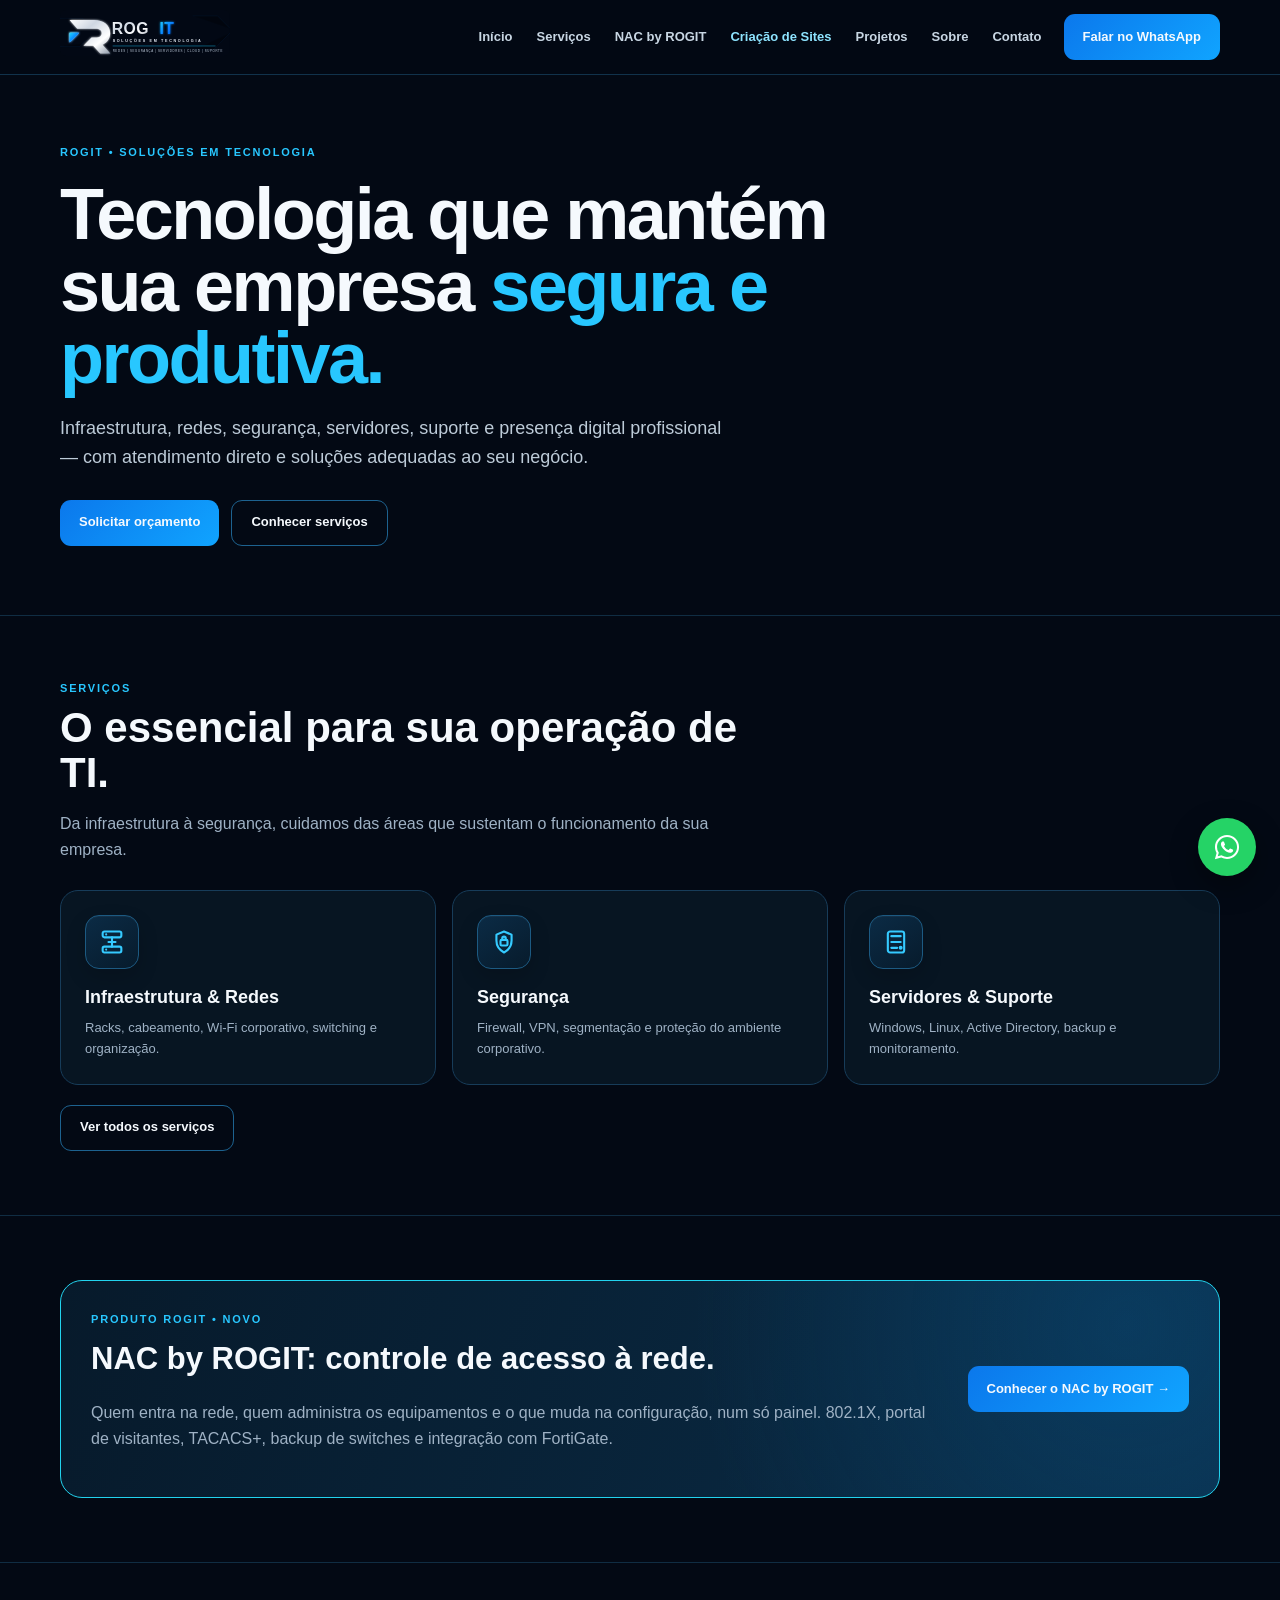
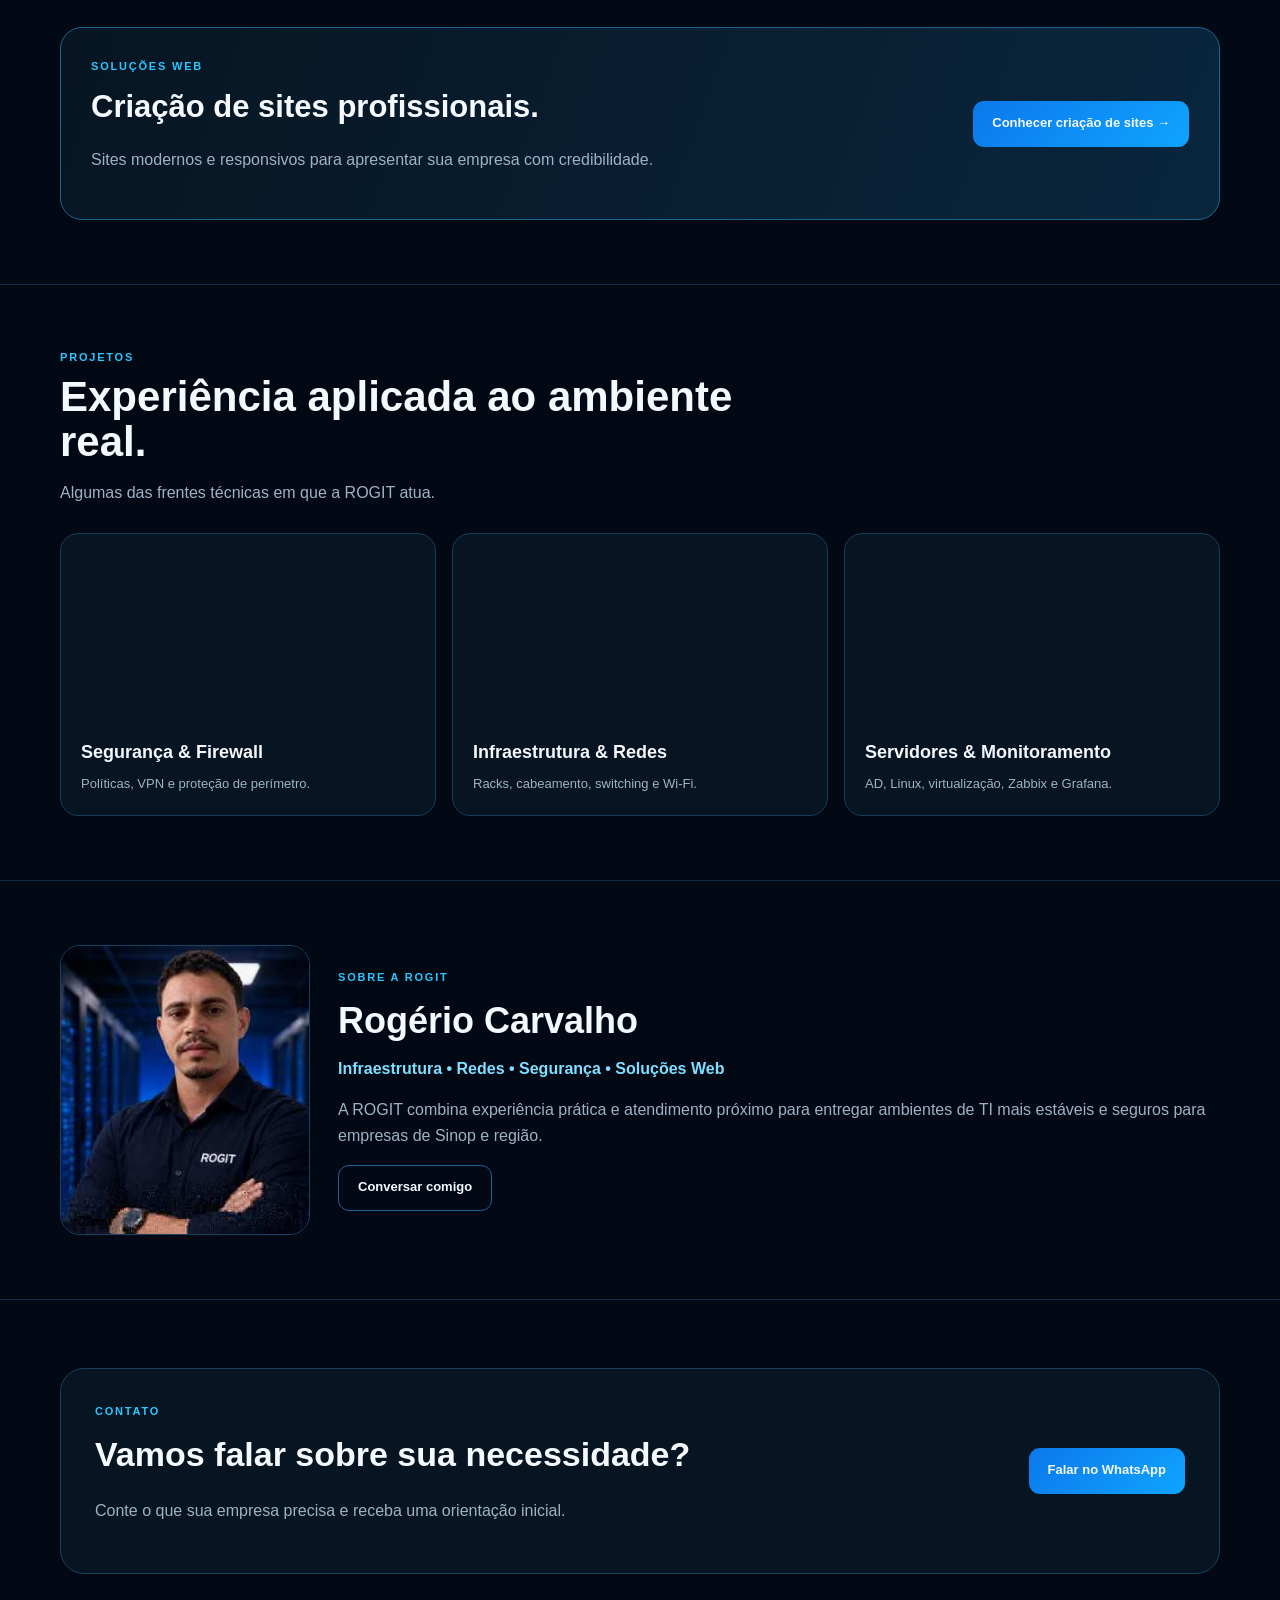
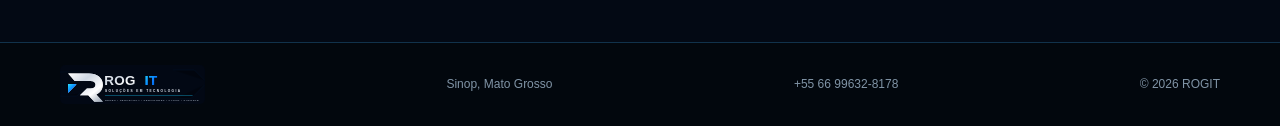
==== commit a6c1190f: "Adicionar página do produto NAC by ROGIT Nova página /nac/ com módulos, funcionamento, telas, planos" ====
--- a/index.html
+++ b/index.html
@@ -1 +1 @@
-<!DOCTYPE html><html lang="pt-BR"><head><meta charset="UTF-8"><meta name="viewport" content="width=device-width,initial-scale=1"><title>Infraestrutura de TI e Criação de Sites em Sinop | ROGIT</title><meta name="description" content="ROGIT: infraestrutura de TI, redes, segurança, servidores, suporte e criação de sites profissionais em Sinop-MT."><link rel="canonical" href="https://rogit.com.br/"><link rel="icon" href="./favicon.svg"><style>:root{--bg:#030914;--card:#071522;--line:#173a57;--cyan:#28c7ff;--text:#f5f9fd;--muted:#9fb2c5;--green:#25d366}*{box-sizing:border-box}html{scroll-behavior:smooth}body{margin:0;background:var(--bg);color:var(--text);font-family:Inter,Segoe UI,Arial,sans-serif;line-height:1.6}a{text-decoration:none;color:inherit}.wrap{width:min(1160px,92%);margin:auto}.ey{color:var(--cyan);font-size:11px;font-weight:900;letter-spacing:1.8px}header{position:sticky;top:0;z-index:10;background:#030914ed;border-bottom:1px solid #11324b}.nav{height:74px;display:flex;align-items:center;gap:22px}.nav img{width:170px}.nav nav{margin-left:auto;display:flex;gap:24px;font-size:13px;font-weight:700}.nav nav a{color:#c8d6e3}.nav .sites{color:#8ee4ff}.btn{display:inline-flex;align-items:center;justify-content:center;min-height:46px;padding:0 19px;border:1px solid #1d628f;border-radius:11px;font-weight:800;font-size:13px}.primary{background:linear-gradient(135deg,#0b78ec,#10a4ff);border:0}.menu{display:none;margin-left:auto;width:44px;height:44px;border:1px solid #1b4d70;border-radius:10px;background:#071726;color:#fff}.hero{position:relative;overflow:hidden;border-bottom:1px solid #102d43}.hero:before{content:"";position:absolute;inset:0;background:linear-gradient(90deg,#030914 5%,#030914e8 55%,#0309148a),url('https://images.pexels.com/photos/17323801/pexels-photo-17323801/free-photo-of-network-rack.jpeg?auto=compress&dpr=1&h=1100&w=1900') center/cover;opacity:.48}.hero-in{position:relative;min-height:540px;display:flex;align-items:center}.hero-copy{max-width:790px}.hero h1{font-size:clamp(46px,6vw,72px);line-height:1;letter-spacing:-2.5px;margin:16px 0 20px}.hero h1 span{color:var(--cyan)}.hero p{max-width:680px;color:#bdcbd8;font-size:18px}.actions{display:flex;gap:12px;flex-wrap:wrap;margin-top:28px}.section{padding:64px 0;border-bottom:1px solid #102d43}.head{max-width:700px;margin-bottom:27px}.head h2{font-size:clamp(30px,4vw,42px);line-height:1.08;margin:7px 0 10px}.head p,.card p,.sites-strip p,.about p,.contact p{color:var(--muted)}.grid{display:grid;gap:16px}.services,.cases{grid-template-columns:repeat(3,1fr)}.card{border:1px solid #173c59;background:#071522;border-radius:18px;padding:24px;transition:.2s}.services .card:hover{transform:translateY(-3px);border-color:#2587bd;background:#092033}.services .card:hover .icon{border-color:#38bdf8;box-shadow:0 0 0 4px rgba(40,199,255,.07),0 12px 30px rgba(0,0,0,.24);transform:translateY(-1px)}.services .card:hover .icon svg{stroke:#69dcff}.card h3{font-size:18px;margin:14px 0 7px}.card p{font-size:13px;margin:0}.icon{width:54px;height:54px;border-radius:14px;display:grid;place-items:center;background:linear-gradient(145deg,#0b2b45,#071b2c);border:1px solid #1c5a82;box-shadow:inset 0 1px 0 rgba(255,255,255,.04),0 8px 20px rgba(0,0,0,.16);transition:.2s}.icon svg{width:28px;height:28px;fill:none;stroke:#35caff;stroke-width:1.8;stroke-linecap:round;stroke-linejoin:round;transition:.2s}.more{margin-top:20px}.sites-strip{display:grid;grid-template-columns:1fr auto;align-items:center;gap:30px;padding:30px;border:1px solid #1b668e;border-radius:22px;background:linear-gradient(110deg,#071522,#09263d)}.sites-strip h2{font-size:31px;margin:6px 0}.case{padding:0;overflow:hidden}.media{height:170px;background:center/cover}.case:nth-child(1) .media{background-image:url('https://images.pexels.com/photos/17489156/pexels-photo-17489156/free-photo-of-computer-server-in-data-center-room.jpeg?auto=compress&dpr=1&h=750&w=1260')}.case:nth-child(2) .media{background-image:url('https://images.pexels.com/photos/17323801/pexels-photo-17323801/free-photo-of-network-rack.jpeg?auto=compress&dpr=1&h=750&w=1260')}.case:nth-child(3) .media{background-image:url('https://images.pexels.com/photos/17489163/pexels-photo-17489163/free-photo-of-computer-server-in-data-center-room.jpeg?auto=compress&dpr=1&h=750&w=1260')}.copy{padding:20px}.about{display:grid;grid-template-columns:250px 1fr;gap:28px;align-items:center}.portrait{height:290px;border:1px solid #17415e;border-radius:20px;overflow:hidden}.portrait img{width:100%;height:100%;object-fit:cover}.about h2{font-size:36px;margin:6px 0}.role{color:#7fdfff;font-weight:800}.contact{padding:68px 0}.contact-box{display:flex;align-items:center;justify-content:space-between;gap:30px;border:1px solid #17415f;border-radius:24px;background:#071522;padding:34px}.contact h2{font-size:34px;margin:7px 0}footer{border-top:1px solid #11324b;background:#02070d;padding:22px 0}.foot{display:flex;align-items:center;justify-content:space-between;gap:18px;color:#8094a6;font-size:12px}.foot img{width:145px}.wa{position:fixed;right:24px;bottom:24px;width:58px;height:58px;border-radius:50%;display:flex;align-items:center;justify-content:center;background:#25d366;box-shadow:0 10px 28px rgba(0,0,0,.38);z-index:120;transition:.2s}.wa:hover{transform:translateY(-3px) scale(1.04);background:#20c65a}.wa svg{width:30px;height:30px;fill:#fff}@media(max-width:900px){.nav nav,.nav>.btn{display:none}.menu{display:block}.nav nav.open{display:flex;position:absolute;left:4%;right:4%;top:74px;flex-direction:column;background:#061522;padding:12px}.nav nav.open a{padding:11px}.services,.cases{grid-template-columns:1fr 1fr}.sites-strip{grid-template-columns:1fr}.about{grid-template-columns:220px 1fr}}@media(max-width:620px){.nav img{width:145px}.hero-in{min-height:500px}.hero h1{font-size:44px}.hero p{font-size:16px}.actions{flex-direction:column}.section{padding:50px 0}.services,.cases,.about{grid-template-columns:1fr}.sites-strip{padding:24px}.portrait{height:280px}.contact-box{flex-direction:column;align-items:flex-start}.foot{flex-direction:column;align-items:flex-start}.wa{right:16px;bottom:16px;width:54px;height:54px}}</style></head><body><header><div class="wrap nav"><a href="#inicio"><img src="./rogit-logo.svg?v=6" alt="ROGIT"></a><nav id="mainNav"><a href="#inicio">Início</a><a href="#servicos">Serviços</a><a class="sites" href="/sites/">Criação de Sites</a><a href="#projetos">Projetos</a><a href="#sobre">Sobre</a><a href="#contato">Contato</a></nav><a class="btn primary" href="https://wa.me/5566996328178" target="_blank">Falar no WhatsApp</a><button class="menu" id="menuBtn">☰</button></div></header><main><section class="hero" id="inicio"><div class="wrap hero-in"><div class="hero-copy"><div class="ey">ROGIT • SOLUÇÕES EM TECNOLOGIA</div><h1>Tecnologia que mantém sua empresa <span>segura e produtiva.</span></h1><p>Infraestrutura, redes, segurança, servidores, suporte e presença digital profissional — com atendimento direto e soluções adequadas ao seu negócio.</p><div class="actions"><a class="btn primary" href="https://wa.me/5566996328178?text=Olá%20ROGIT!%20Quero%20solicitar%20um%20orçamento." target="_blank">Solicitar orçamento</a><a class="btn" href="#servicos">Conhecer serviços</a></div></div></div></section><section class="section" id="servicos"><div class="wrap"><div class="head"><div class="ey">SERVIÇOS</div><h2>O essencial para sua operação de TI.</h2><p>Da infraestrutura à segurança, cuidamos das áreas que sustentam o funcionamento da sua empresa.</p></div><div class="grid services"><a class="card" href="/infraestrutura-ti-sinop.html"><div class="icon" aria-hidden="true"><svg viewBox="0 0 24 24"><rect x="4" y="3" width="16" height="5" rx="1.5"/><rect x="4" y="16" width="16" height="5" rx="1.5"/><path d="M7 5.5h.01M7 18.5h.01M12 8v8M9 12h6"/></svg></div><h3>Infraestrutura & Redes</h3><p>Racks, cabeamento, Wi-Fi corporativo, switching e organização.</p></a><a class="card" href="/firewall-seguranca-sinop.html"><div class="icon" aria-hidden="true"><svg viewBox="0 0 24 24"><path d="M12 3 5.5 5.7v5.1c0 4.3 2.7 8.2 6.5 10.2 3.8-2 6.5-5.9 6.5-10.2V5.7L12 3Z"/><rect x="9" y="10.2" width="6" height="4.8" rx="1"/><path d="M10.5 10.2V8.9a1.5 1.5 0 0 1 3 0v1.3"/></svg></div><h3>Segurança</h3><p>Firewall, VPN, segmentação e proteção do ambiente corporativo.</p></a><a class="card" href="/servidores-active-directory-sinop.html"><div class="icon" aria-hidden="true"><svg viewBox="0 0 24 24"><rect x="5" y="3" width="14" height="18" rx="2"/><path d="M8 7h8M8 12h8M8 17h5"/><circle cx="16" cy="17" r=".8"/></svg></div><h3>Servidores & Suporte</h3><p>Windows, Linux, Active Directory, backup e monitoramento.</p></a></div><div class="more"><a class="btn" href="/servicos-ti-sinop.html">Ver todos os serviços</a></div></div></section><section class="section"><div class="wrap"><div class="sites-strip"><div><div class="ey">SOLUÇÕES WEB</div><h2>Criação de sites profissionais.</h2><p>Sites modernos e responsivos para apresentar sua empresa com credibilidade.</p></div><a class="btn primary" href="/sites/">Conhecer criação de sites →</a></div></div></section><section class="section" id="projetos"><div class="wrap"><div class="head"><div class="ey">PROJETOS</div><h2>Experiência aplicada ao ambiente real.</h2><p>Algumas das frentes técnicas em que a ROGIT atua.</p></div><div class="grid cases"><article class="card case"><div class="media"></div><div class="copy"><h3>Segurança & Firewall</h3><p>Políticas, VPN e proteção de perímetro.</p></div></article><article class="card case"><div class="media"></div><div class="copy"><h3>Infraestrutura & Redes</h3><p>Racks, cabeamento, switching e Wi-Fi.</p></div></article><article class="card case"><div class="media"></div><div class="copy"><h3>Servidores & Monitoramento</h3><p>AD, Linux, virtualização, Zabbix e Grafana.</p></div></article></div></div></section><section class="section" id="sobre"><div class="wrap about"><div class="portrait"><img src="./images/rogerio-carvalho.svg?v=1" alt="Rogério Carvalho"></div><div><div class="ey">SOBRE A ROGIT</div><h2>Rogério Carvalho</h2><div class="role">Infraestrutura • Redes • Segurança • Soluções Web</div><p>A ROGIT combina experiência prática e atendimento próximo para entregar ambientes de TI mais estáveis e seguros para empresas de Sinop e região.</p><a class="btn" href="https://wa.me/5566996328178" target="_blank">Conversar comigo</a></div></div></section><section class="contact" id="contato"><div class="wrap"><div class="contact-box"><div><div class="ey">CONTATO</div><h2>Vamos falar sobre sua necessidade?</h2><p>Conte o que sua empresa precisa e receba uma orientação inicial.</p></div><a class="btn primary" href="https://wa.me/5566996328178" target="_blank">Falar no WhatsApp</a></div></div></section></main><footer><div class="wrap foot"><img src="./rogit-logo.svg?v=6" alt="ROGIT"><span>Sinop, Mato Grosso</span><span>+55 66 99632-8178</span><span>© 2026 ROGIT</span></div></footer><a class="wa" href="https://wa.me/5566996328178?text=Olá%20ROGIT!%20Gostaria%20de%20falar%20sobre%20um%20projeto." target="_blank" aria-label="Falar com a ROGIT no WhatsApp"><svg viewBox="0 0 32 32" aria-hidden="true"><path d="M16.02 3.2c-7.08 0-12.84 5.74-12.84 12.8 0 2.26.59 4.46 1.71 6.4L3.08 29l6.76-1.77a12.86 12.86 0 0 0 6.17 1.57h.01c7.08 0 12.84-5.74 12.84-12.8S23.1 3.2 16.02 3.2zm0 23.44h-.01a10.66 10.66 0 0 1-5.43-1.48l-.39-.23-4.01 1.05 1.07-3.9-.25-.4a10.57 10.57 0 0 1-1.63-5.68c0-5.88 4.79-10.66 10.68-10.66 5.89 0 10.68 4.78 10.68 10.66 0 5.88-4.79 10.64-10.71 10.64zm5.86-7.98c-.32-.16-1.9-.94-2.19-1.04-.29-.11-.51-.16-.72.16-.21.32-.83 1.04-1.02 1.25-.19.21-.37.24-.69.08-.32-.16-1.35-.5-2.57-1.59-.95-.85-1.59-1.9-1.78-2.22-.19-.32-.02-.49.14-.65.14-.14.32-.37.48-.56.16-.19.21-.32.32-.53.11-.21.05-.4-.03-.56-.08-.16-.72-1.73-.99-2.37-.26-.62-.52-.54-.72-.55h-.61c-.21 0-.56.08-.85.4-.29.32-1.12 1.09-1.12 2.66s1.15 3.09 1.31 3.3c.16.21 2.26 3.45 5.48 4.84.77.33 1.36.53 1.83.68.77.24 1.47.21 2.02.13.62-.09 1.9-.78 2.17-1.53.27-.75.27-1.39.19-1.53-.08-.13-.29-.21-.61-.37z"/></svg></a><script>const b=document.getElementById('menuBtn'),n=document.getElementById('mainNav');b.onclick=()=>n.classList.toggle('open');</script></body></html>+<!DOCTYPE html><html lang="pt-BR"><head><meta charset="UTF-8"><meta name="viewport" content="width=device-width,initial-scale=1"><title>Infraestrutura de TI e Criação de Sites em Sinop | ROGIT</title><meta name="description" content="ROGIT: infraestrutura de TI, redes, segurança, servidores, suporte e criação de sites profissionais em Sinop-MT."><link rel="canonical" href="https://rogit.com.br/"><link rel="icon" href="./favicon.svg"><style>:root{--bg:#030914;--card:#071522;--line:#173a57;--cyan:#28c7ff;--text:#f5f9fd;--muted:#9fb2c5;--green:#25d366}*{box-sizing:border-box}html{scroll-behavior:smooth}body{margin:0;background:var(--bg);color:var(--text);font-family:Inter,Segoe UI,Arial,sans-serif;line-height:1.6}a{text-decoration:none;color:inherit}.wrap{width:min(1160px,92%);margin:auto}.ey{color:var(--cyan);font-size:11px;font-weight:900;letter-spacing:1.8px}header{position:sticky;top:0;z-index:10;background:#030914ed;border-bottom:1px solid #11324b}.nav{height:74px;display:flex;align-items:center;gap:22px}.nav img{width:170px}.nav nav{margin-left:auto;display:flex;gap:24px;font-size:13px;font-weight:700}.nav nav a{color:#c8d6e3}.nav .sites{color:#8ee4ff}.btn{display:inline-flex;align-items:center;justify-content:center;min-height:46px;padding:0 19px;border:1px solid #1d628f;border-radius:11px;font-weight:800;font-size:13px}.primary{background:linear-gradient(135deg,#0b78ec,#10a4ff);border:0}.menu{display:none;margin-left:auto;width:44px;height:44px;border:1px solid #1b4d70;border-radius:10px;background:#071726;color:#fff}.hero{position:relative;overflow:hidden;border-bottom:1px solid #102d43}.hero:before{content:"";position:absolute;inset:0;background:linear-gradient(90deg,#030914 5%,#030914e8 55%,#0309148a),url('https://images.pexels.com/photos/17323801/pexels-photo-17323801/free-photo-of-network-rack.jpeg?auto=compress&dpr=1&h=1100&w=1900') center/cover;opacity:.48}.hero-in{position:relative;min-height:540px;display:flex;align-items:center}.hero-copy{max-width:790px}.hero h1{font-size:clamp(46px,6vw,72px);line-height:1;letter-spacing:-2.5px;margin:16px 0 20px}.hero h1 span{color:var(--cyan)}.hero p{max-width:680px;color:#bdcbd8;font-size:18px}.actions{display:flex;gap:12px;flex-wrap:wrap;margin-top:28px}.section{padding:64px 0;border-bottom:1px solid #102d43}.head{max-width:700px;margin-bottom:27px}.head h2{font-size:clamp(30px,4vw,42px);line-height:1.08;margin:7px 0 10px}.head p,.card p,.sites-strip p,.about p,.contact p{color:var(--muted)}.grid{display:grid;gap:16px}.services,.cases{grid-template-columns:repeat(3,1fr)}.card{border:1px solid #173c59;background:#071522;border-radius:18px;padding:24px;transition:.2s}.services .card:hover{transform:translateY(-3px);border-color:#2587bd;background:#092033}.services .card:hover .icon{border-color:#38bdf8;box-shadow:0 0 0 4px rgba(40,199,255,.07),0 12px 30px rgba(0,0,0,.24);transform:translateY(-1px)}.services .card:hover .icon svg{stroke:#69dcff}.card h3{font-size:18px;margin:14px 0 7px}.card p{font-size:13px;margin:0}.icon{width:54px;height:54px;border-radius:14px;display:grid;place-items:center;background:linear-gradient(145deg,#0b2b45,#071b2c);border:1px solid #1c5a82;box-shadow:inset 0 1px 0 rgba(255,255,255,.04),0 8px 20px rgba(0,0,0,.16);transition:.2s}.icon svg{width:28px;height:28px;fill:none;stroke:#35caff;stroke-width:1.8;stroke-linecap:round;stroke-linejoin:round;transition:.2s}.more{margin-top:20px}.sites-strip{display:grid;grid-template-columns:1fr auto;align-items:center;gap:30px;padding:30px;border:1px solid #1b668e;border-radius:22px;background:linear-gradient(110deg,#071522,#09263d)}.sites-strip h2{font-size:31px;margin:6px 0}.nac-strip{border-color:#22d3ee;background:radial-gradient(circle at 92% 20%,#0a5b9255,transparent 40%),linear-gradient(110deg,#071a2b,#0a2d48)}.case{padding:0;overflow:hidden}.media{height:170px;background:center/cover}.case:nth-child(1) .media{background-image:url('https://images.pexels.com/photos/17489156/pexels-photo-17489156/free-photo-of-computer-server-in-data-center-room.jpeg?auto=compress&dpr=1&h=750&w=1260')}.case:nth-child(2) .media{background-image:url('https://images.pexels.com/photos/17323801/pexels-photo-17323801/free-photo-of-network-rack.jpeg?auto=compress&dpr=1&h=750&w=1260')}.case:nth-child(3) .media{background-image:url('https://images.pexels.com/photos/17489163/pexels-photo-17489163/free-photo-of-computer-server-in-data-center-room.jpeg?auto=compress&dpr=1&h=750&w=1260')}.copy{padding:20px}.about{display:grid;grid-template-columns:250px 1fr;gap:28px;align-items:center}.portrait{height:290px;border:1px solid #17415e;border-radius:20px;overflow:hidden}.portrait img{width:100%;height:100%;object-fit:cover}.about h2{font-size:36px;margin:6px 0}.role{color:#7fdfff;font-weight:800}.contact{padding:68px 0}.contact-box{display:flex;align-items:center;justify-content:space-between;gap:30px;border:1px solid #17415f;border-radius:24px;background:#071522;padding:34px}.contact h2{font-size:34px;margin:7px 0}footer{border-top:1px solid #11324b;background:#02070d;padding:22px 0}.foot{display:flex;align-items:center;justify-content:space-between;gap:18px;color:#8094a6;font-size:12px}.foot img{width:145px}.wa{position:fixed;right:24px;bottom:24px;width:58px;height:58px;border-radius:50%;display:flex;align-items:center;justify-content:center;background:#25d366;box-shadow:0 10px 28px rgba(0,0,0,.38);z-index:120;transition:.2s}.wa:hover{transform:translateY(-3px) scale(1.04);background:#20c65a}.wa svg{width:30px;height:30px;fill:#fff}@media(max-width:900px){.nav nav,.nav>.btn{display:none}.menu{display:block}.nav nav.open{display:flex;position:absolute;left:4%;right:4%;top:74px;flex-direction:column;background:#061522;padding:12px}.nav nav.open a{padding:11px}.services,.cases{grid-template-columns:1fr 1fr}.sites-strip{grid-template-columns:1fr}.about{grid-template-columns:220px 1fr}}@media(max-width:620px){.nav img{width:145px}.hero-in{min-height:500px}.hero h1{font-size:44px}.hero p{font-size:16px}.actions{flex-direction:column}.section{padding:50px 0}.services,.cases,.about{grid-template-columns:1fr}.sites-strip{padding:24px}.portrait{height:280px}.contact-box{flex-direction:column;align-items:flex-start}.foot{flex-direction:column;align-items:flex-start}.wa{right:16px;bottom:16px;width:54px;height:54px}}</style></head><body><header><div class="wrap nav"><a href="#inicio"><img src="./rogit-logo.svg?v=6" alt="ROGIT"></a><nav id="mainNav"><a href="#inicio">Início</a><a href="#servicos">Serviços</a><a href="/nac/">NAC by ROGIT</a><a class="sites" href="/sites/">Criação de Sites</a><a href="#projetos">Projetos</a><a href="#sobre">Sobre</a><a href="#contato">Contato</a></nav><a class="btn primary" href="https://wa.me/5566996328178" target="_blank">Falar no WhatsApp</a><button class="menu" id="menuBtn">☰</button></div></header><main><section class="hero" id="inicio"><div class="wrap hero-in"><div class="hero-copy"><div class="ey">ROGIT • SOLUÇÕES EM TECNOLOGIA</div><h1>Tecnologia que mantém sua empresa <span>segura e produtiva.</span></h1><p>Infraestrutura, redes, segurança, servidores, suporte e presença digital profissional — com atendimento direto e soluções adequadas ao seu negócio.</p><div class="actions"><a class="btn primary" href="https://wa.me/5566996328178?text=Olá%20ROGIT!%20Quero%20solicitar%20um%20orçamento." target="_blank">Solicitar orçamento</a><a class="btn" href="#servicos">Conhecer serviços</a></div></div></div></section><section class="section" id="servicos"><div class="wrap"><div class="head"><div class="ey">SERVIÇOS</div><h2>O essencial para sua operação de TI.</h2><p>Da infraestrutura à segurança, cuidamos das áreas que sustentam o funcionamento da sua empresa.</p></div><div class="grid services"><a class="card" href="/infraestrutura-ti-sinop.html"><div class="icon" aria-hidden="true"><svg viewBox="0 0 24 24"><rect x="4" y="3" width="16" height="5" rx="1.5"/><rect x="4" y="16" width="16" height="5" rx="1.5"/><path d="M7 5.5h.01M7 18.5h.01M12 8v8M9 12h6"/></svg></div><h3>Infraestrutura & Redes</h3><p>Racks, cabeamento, Wi-Fi corporativo, switching e organização.</p></a><a class="card" href="/firewall-seguranca-sinop.html"><div class="icon" aria-hidden="true"><svg viewBox="0 0 24 24"><path d="M12 3 5.5 5.7v5.1c0 4.3 2.7 8.2 6.5 10.2 3.8-2 6.5-5.9 6.5-10.2V5.7L12 3Z"/><rect x="9" y="10.2" width="6" height="4.8" rx="1"/><path d="M10.5 10.2V8.9a1.5 1.5 0 0 1 3 0v1.3"/></svg></div><h3>Segurança</h3><p>Firewall, VPN, segmentação e proteção do ambiente corporativo.</p></a><a class="card" href="/servidores-active-directory-sinop.html"><div class="icon" aria-hidden="true"><svg viewBox="0 0 24 24"><rect x="5" y="3" width="14" height="18" rx="2"/><path d="M8 7h8M8 12h8M8 17h5"/><circle cx="16" cy="17" r=".8"/></svg></div><h3>Servidores & Suporte</h3><p>Windows, Linux, Active Directory, backup e monitoramento.</p></a></div><div class="more"><a class="btn" href="/servicos-ti-sinop.html">Ver todos os serviços</a></div></div></section><section class="section" id="nac"><div class="wrap"><div class="sites-strip nac-strip"><div><div class="ey">PRODUTO ROGIT • NOVO</div><h2>NAC by ROGIT: controle de acesso à rede.</h2><p>Quem entra na rede, quem administra os equipamentos e o que muda na configuração, num só painel. 802.1X, portal de visitantes, TACACS+, backup de switches e integração com FortiGate.</p></div><a class="btn primary" href="/nac/">Conhecer o NAC by ROGIT →</a></div></div></section><section class="section"><div class="wrap"><div class="sites-strip"><div><div class="ey">SOLUÇÕES WEB</div><h2>Criação de sites profissionais.</h2><p>Sites modernos e responsivos para apresentar sua empresa com credibilidade.</p></div><a class="btn primary" href="/sites/">Conhecer criação de sites →</a></div></div></section><section class="section" id="projetos"><div class="wrap"><div class="head"><div class="ey">PROJETOS</div><h2>Experiência aplicada ao ambiente real.</h2><p>Algumas das frentes técnicas em que a ROGIT atua.</p></div><div class="grid cases"><article class="card case"><div class="media"></div><div class="copy"><h3>Segurança & Firewall</h3><p>Políticas, VPN e proteção de perímetro.</p></div></article><article class="card case"><div class="media"></div><div class="copy"><h3>Infraestrutura & Redes</h3><p>Racks, cabeamento, switching e Wi-Fi.</p></div></article><article class="card case"><div class="media"></div><div class="copy"><h3>Servidores & Monitoramento</h3><p>AD, Linux, virtualização, Zabbix e Grafana.</p></div></article></div></div></section><section class="section" id="sobre"><div class="wrap about"><div class="portrait"><img src="./images/rogerio-carvalho.svg?v=1" alt="Rogério Carvalho"></div><div><div class="ey">SOBRE A ROGIT</div><h2>Rogério Carvalho</h2><div class="role">Infraestrutura • Redes • Segurança • Soluções Web</div><p>A ROGIT combina experiência prática e atendimento próximo para entregar ambientes de TI mais estáveis e seguros para empresas de Sinop e região.</p><a class="btn" href="https://wa.me/5566996328178" target="_blank">Conversar comigo</a></div></div></section><section class="contact" id="contato"><div class="wrap"><div class="contact-box"><div><div class="ey">CONTATO</div><h2>Vamos falar sobre sua necessidade?</h2><p>Conte o que sua empresa precisa e receba uma orientação inicial.</p></div><a class="btn primary" href="https://wa.me/5566996328178" target="_blank">Falar no WhatsApp</a></div></div></section></main><footer><div class="wrap foot"><img src="./rogit-logo.svg?v=6" alt="ROGIT"><span>Sinop, Mato Grosso</span><span>+55 66 99632-8178</span><span>© 2026 ROGIT</span></div></footer><a class="wa" href="https://wa.me/5566996328178?text=Olá%20ROGIT!%20Gostaria%20de%20falar%20sobre%20um%20projeto." target="_blank" aria-label="Falar com a ROGIT no WhatsApp"><svg viewBox="0 0 32 32" aria-hidden="true"><path d="M16.02 3.2c-7.08 0-12.84 5.74-12.84 12.8 0 2.26.59 4.46 1.71 6.4L3.08 29l6.76-1.77a12.86 12.86 0 0 0 6.17 1.57h.01c7.08 0 12.84-5.74 12.84-12.8S23.1 3.2 16.02 3.2zm0 23.44h-.01a10.66 10.66 0 0 1-5.43-1.48l-.39-.23-4.01 1.05 1.07-3.9-.25-.4a10.57 10.57 0 0 1-1.63-5.68c0-5.88 4.79-10.66 10.68-10.66 5.89 0 10.68 4.78 10.68 10.66 0 5.88-4.79 10.64-10.71 10.64zm5.86-7.98c-.32-.16-1.9-.94-2.19-1.04-.29-.11-.51-.16-.72.16-.21.32-.83 1.04-1.02 1.25-.19.21-.37.24-.69.08-.32-.16-1.35-.5-2.57-1.59-.95-.85-1.59-1.9-1.78-2.22-.19-.32-.02-.49.14-.65.14-.14.32-.37.48-.56.16-.19.21-.32.32-.53.11-.21.05-.4-.03-.56-.08-.16-.72-1.73-.99-2.37-.26-.62-.52-.54-.72-.55h-.61c-.21 0-.56.08-.85.4-.29.32-1.12 1.09-1.12 2.66s1.15 3.09 1.31 3.3c.16.21 2.26 3.45 5.48 4.84.77.33 1.36.53 1.83.68.77.24 1.47.21 2.02.13.62-.09 1.9-.78 2.17-1.53.27-.75.27-1.39.19-1.53-.08-.13-.29-.21-.61-.37z"/></svg></a><script>const b=document.getElementById('menuBtn'),n=document.getElementById('mainNav');b.onclick=()=>n.classList.toggle('open');</script></body></html>
